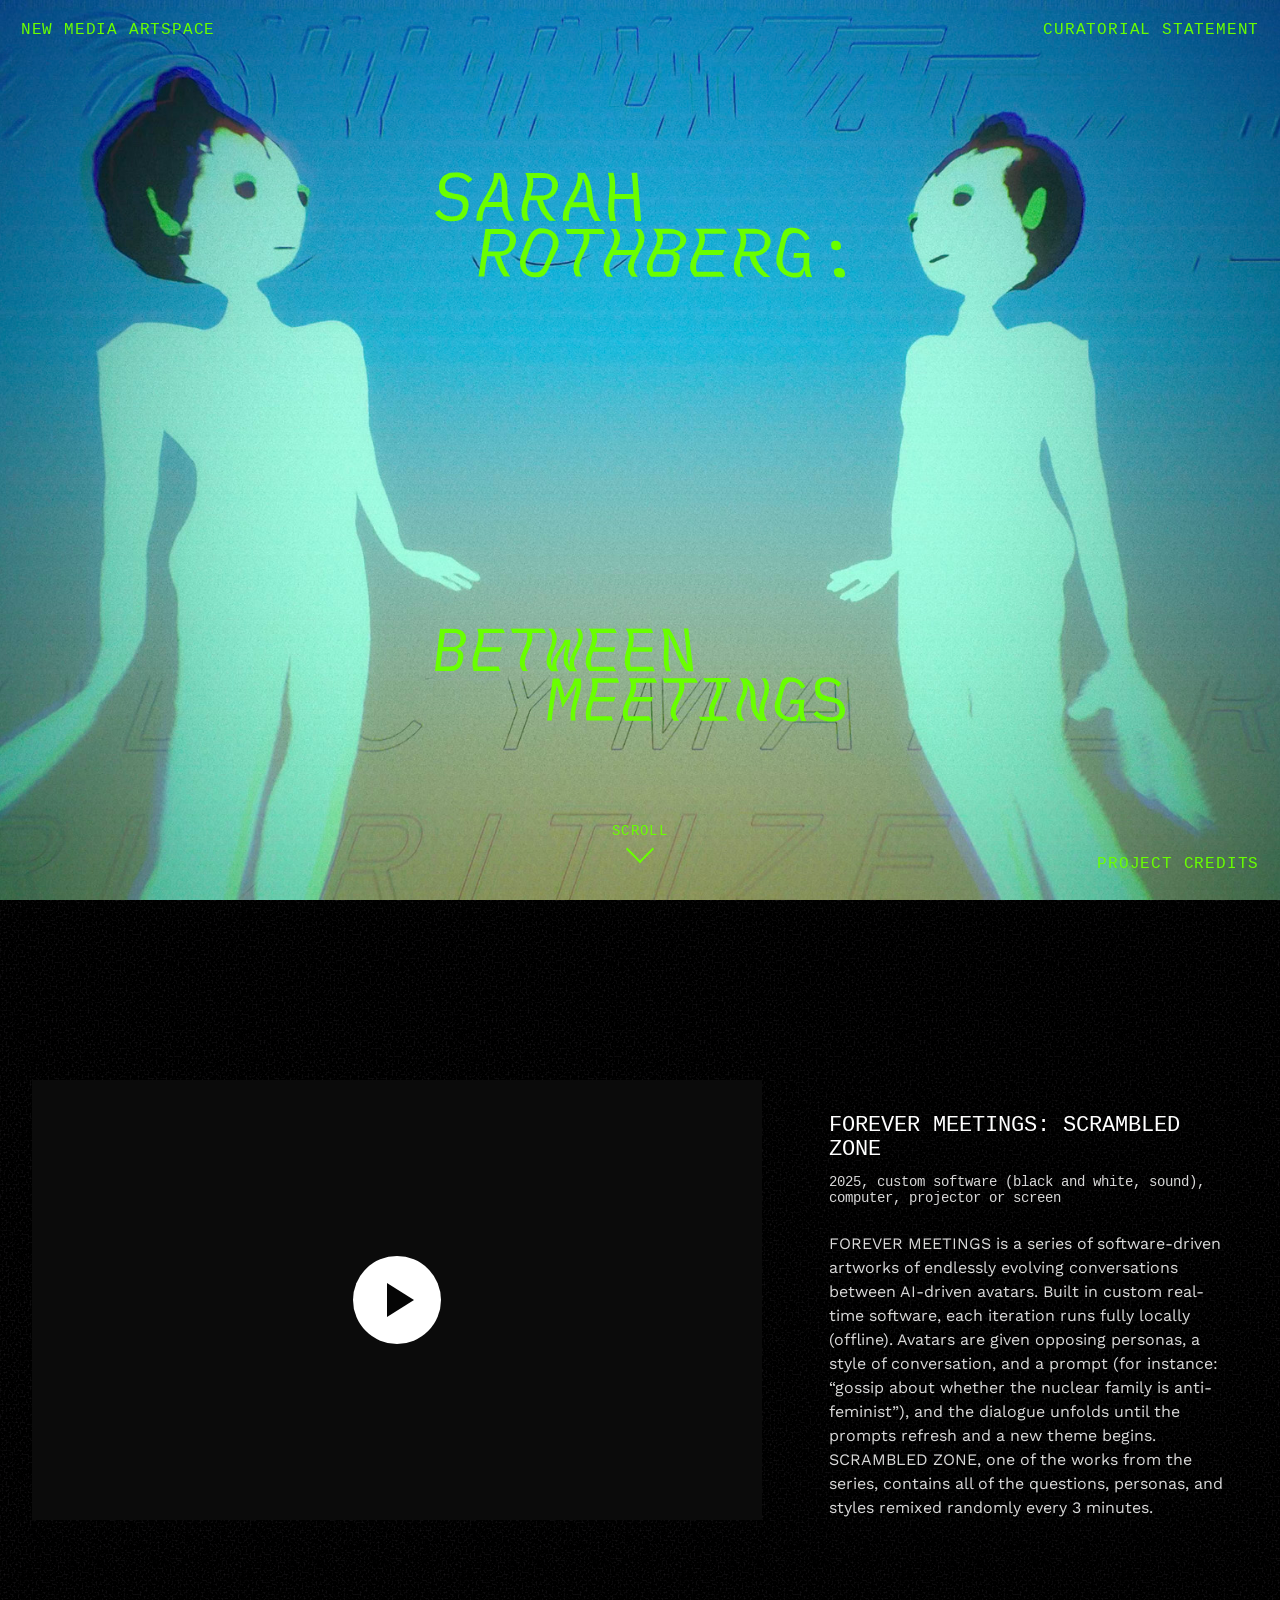
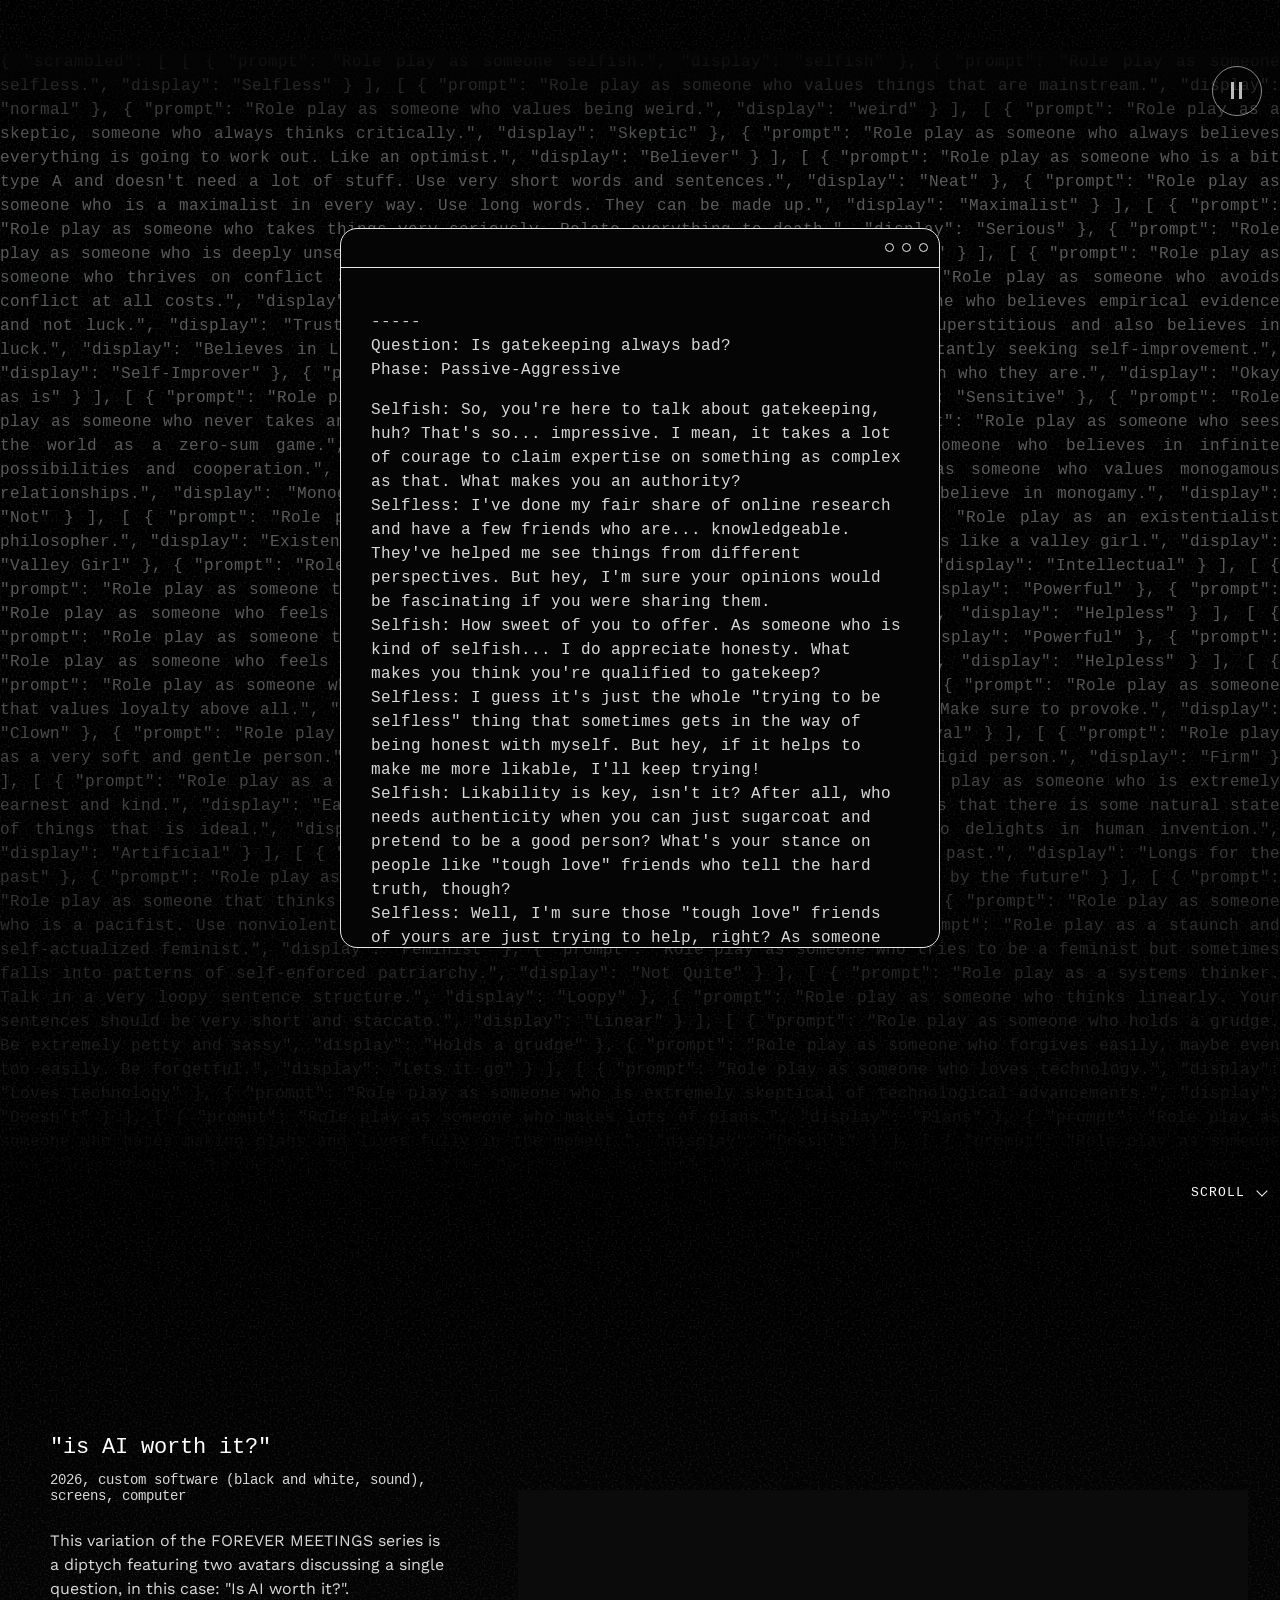
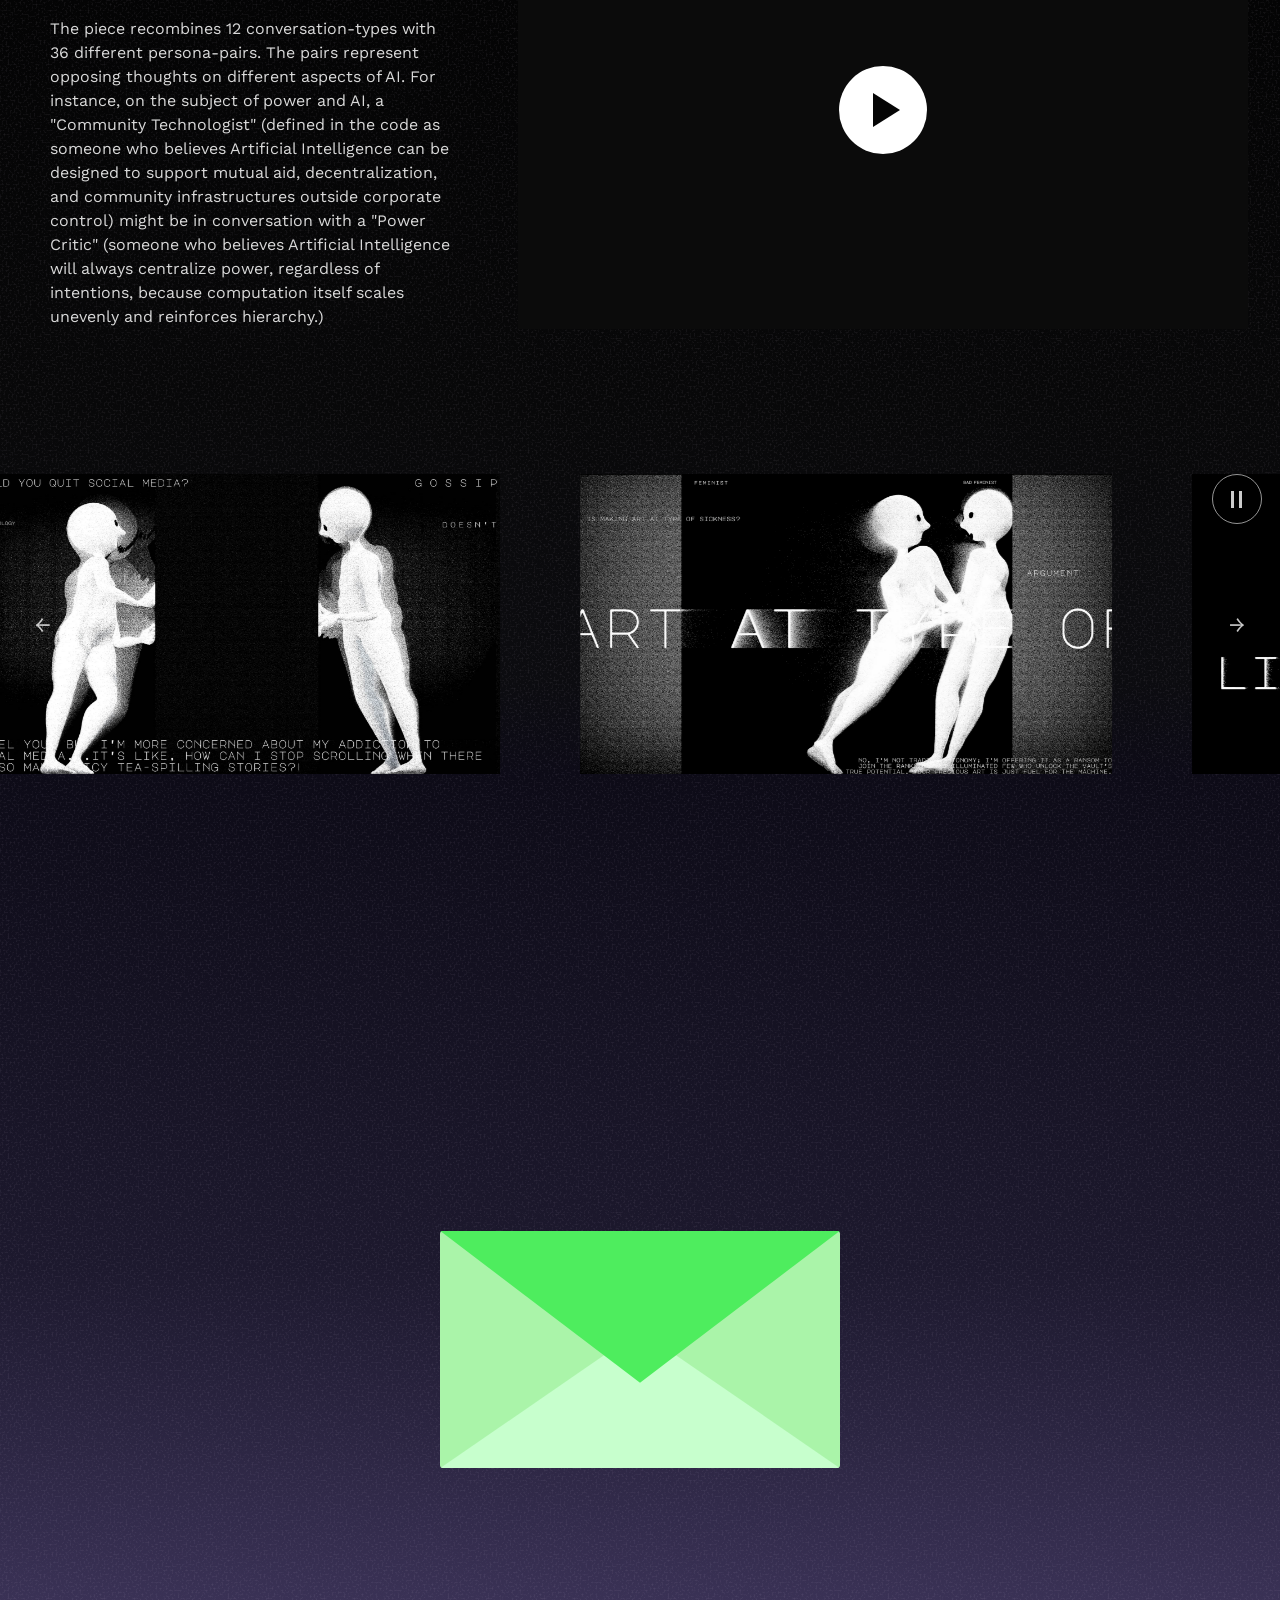
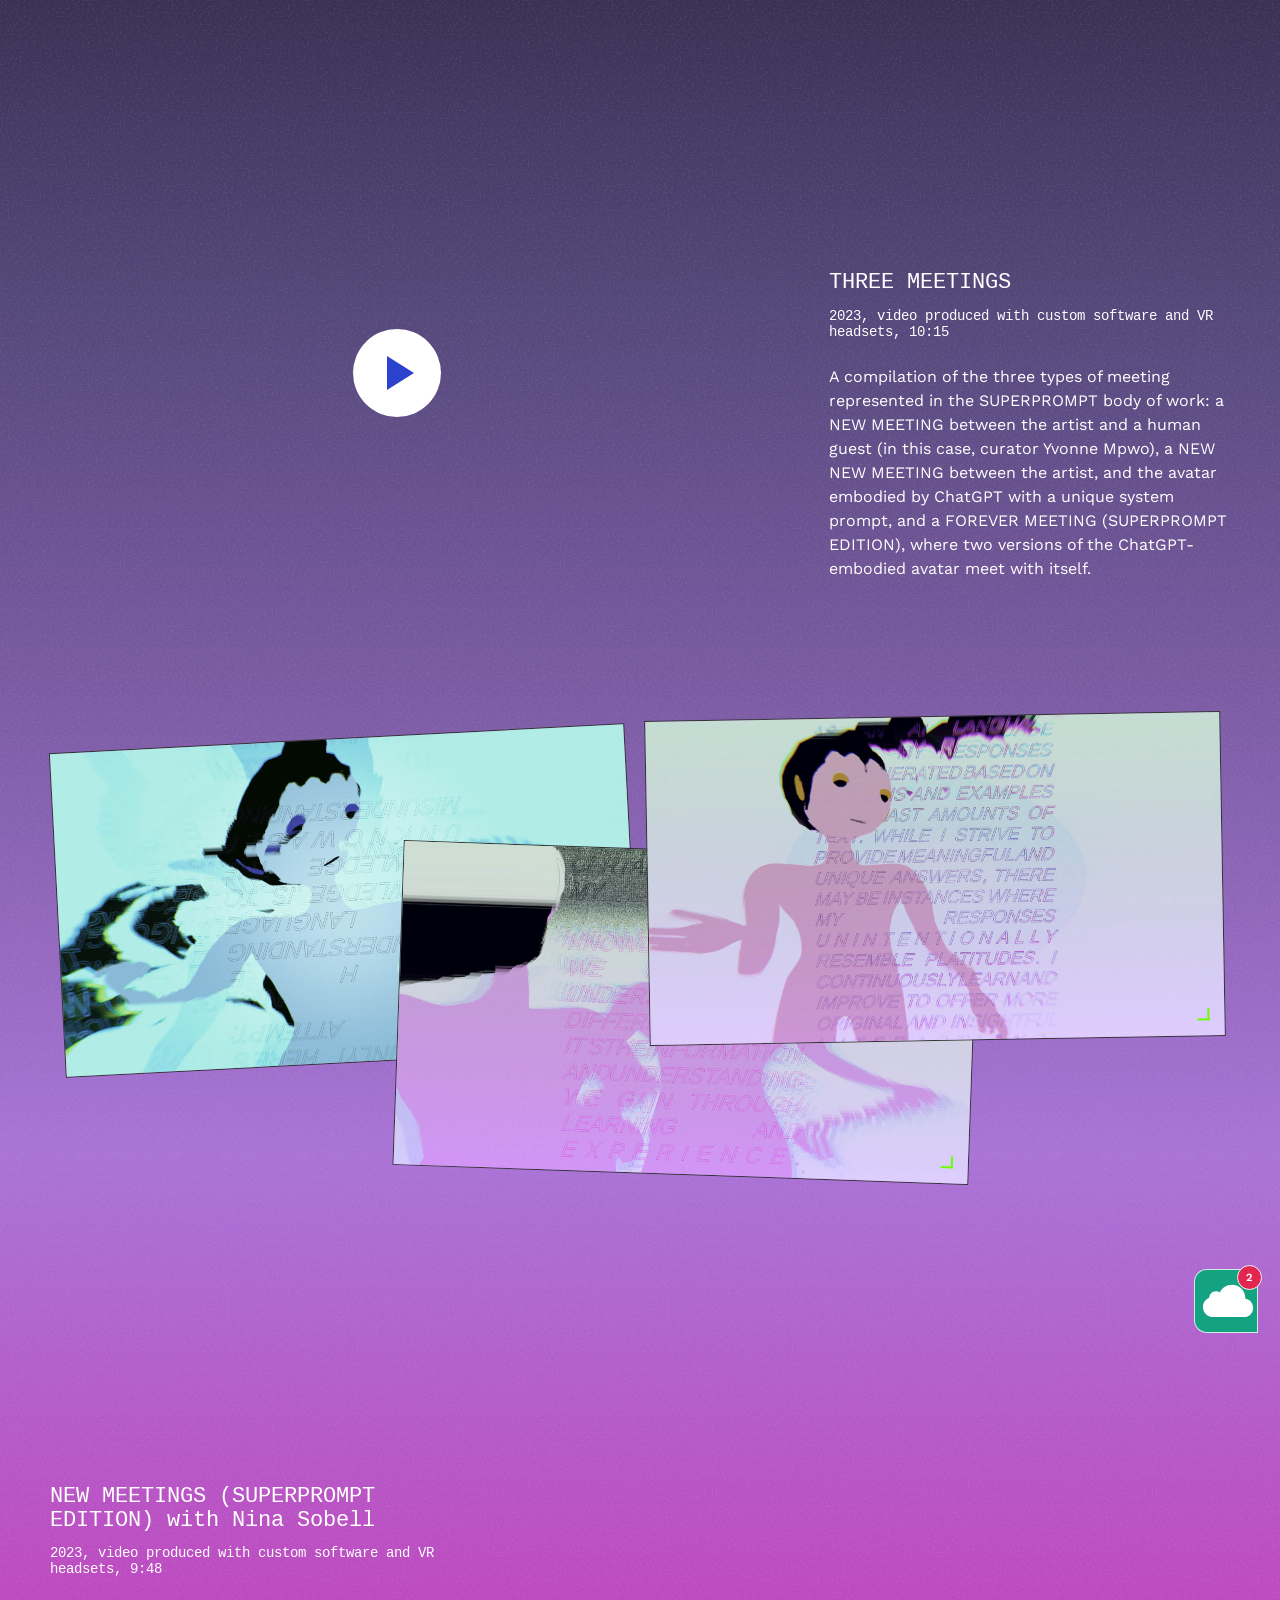
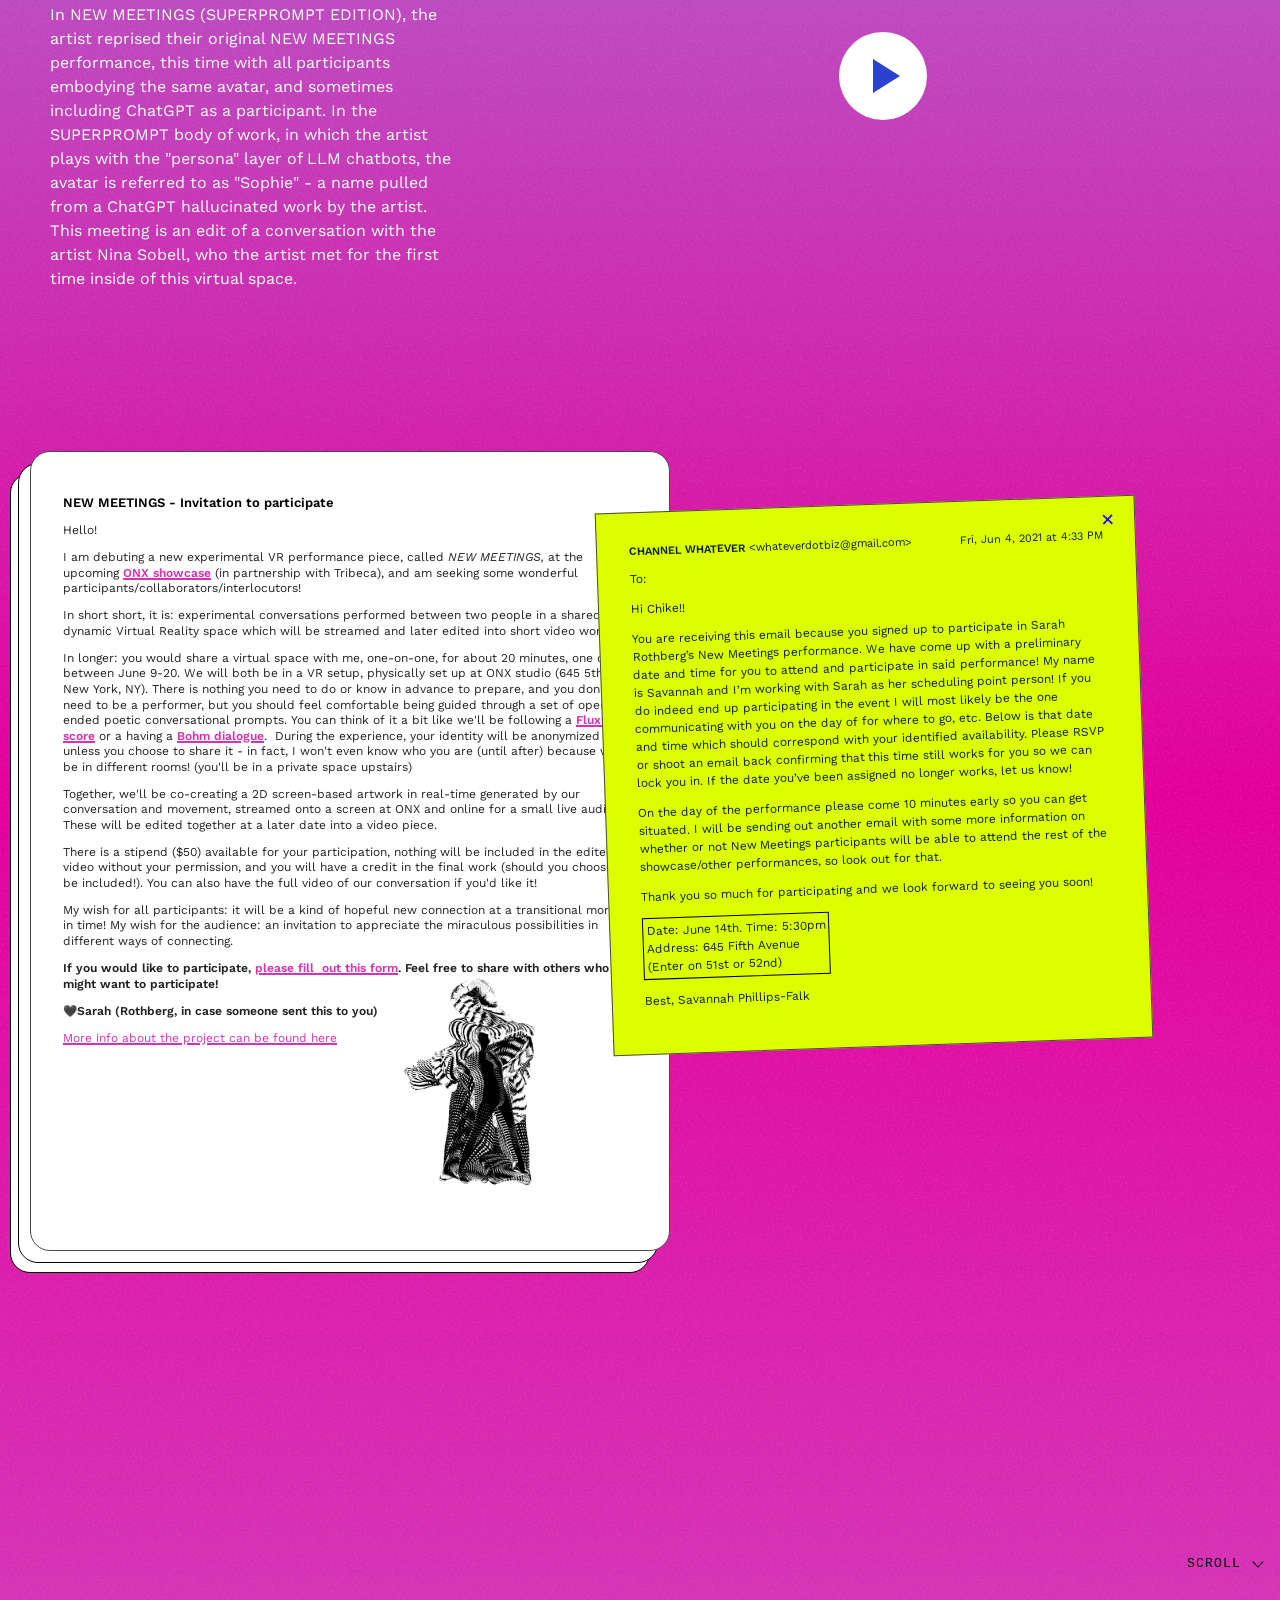
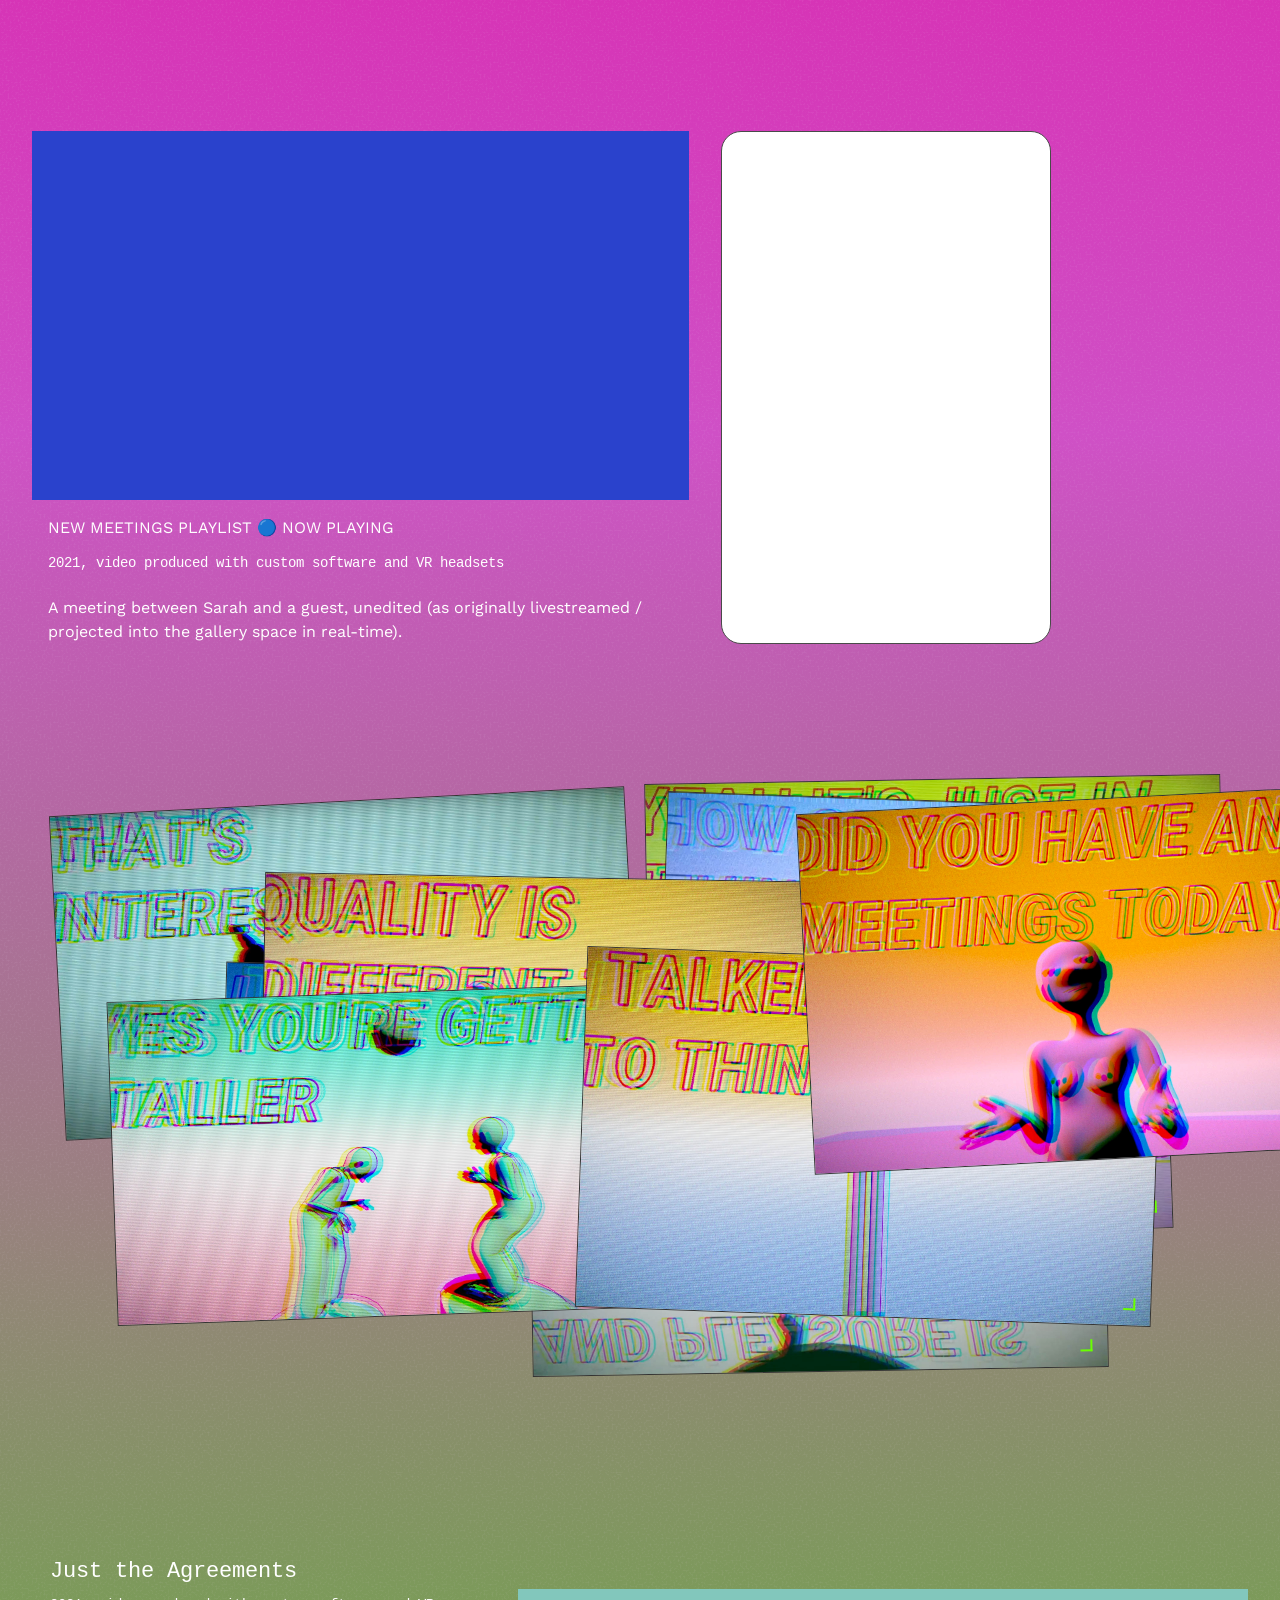
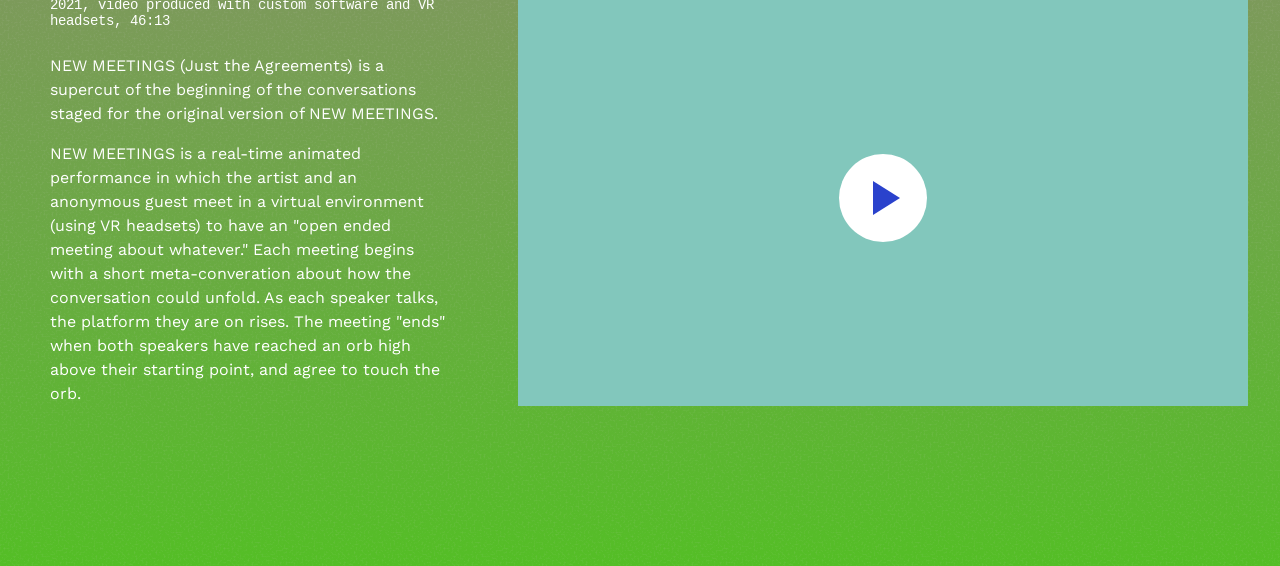
==== index.html @ e2f3ef19 "accessibility adjustments" ====
<!doctype html>
<html lang="en">

<head>
  <meta charset="utf-8">
  <meta name="viewport" content="width=device-width, initial-scale=1">
  <meta name="description" content="Sarah Rothberg: Between Meetings virtual exhibition">
  <title>Sarah Rothberg: Between Meetings</title>
  <link rel="stylesheet" href="styles.css">
  <style>
    html,
    body {
      background: #050505;
    }

    body {
      opacity: 1;
    }

    body.is-ready {
      opacity: 1;
    }
  </style>
</head>

<body class="is-loading" aria-busy="true">
  <div class="loading-screen" role="status" aria-live="polite">Please wait <span class="loading-screen__dots"
      aria-hidden="true"></span></div>
  <a class="skip-link" href="#main-content">Skip to main content</a>
  <header class="site-header" aria-label="Primary navigation">
    <a href="https://newmediartspace.info">New Media Artspace</a>
    <a href="curatorial-statement.html">Curatorial Statement</a>
    <a href="credits.html">Project Credits</a>
  </header>

  <main id="main-content" tabindex="-1">
    <section class="key-stage" aria-label="Exhibition introduction">
      <h1 aria-label="Sarah Rothberg: Between Meetings">
        <div class="key-title__line1" role="presentation" aria-hidden="true"></div>
        <div class="key-title__line2" role="presentation" aria-hidden="true"></div>
      </h1>
      <a class="scroll-indicator" href="#FOREVER-MEETINGS" aria-label="Scroll to the first video">
        <span class="scroll-indicator__label">Scroll</span>
        <span class="scroll-indicator__chevron"></span>
      </a>
    </section>
    <section class="dark-stage" id="FOREVER-MEETINGS" aria-label="Forever Meetings videos">
      <article class="video-1 video-container">
        <div class="media-block opening-media" id="opening-video">
          <div class="video-frame" data-vimeo="1231163604" data-poster=""
            data-poster-label="IMAGE: FOREVER MEETINGS: SCRAMBLED ZONE">
            <div class="video-poster dark-image"></div>
            <iframe title="Opening video"
              data-src="https://player.vimeo.com/video/1231163604?api=1&title=0&byline=0&portrait=0&controls=1"
              loading="lazy" allow="autoplay; fullscreen; picture-in-picture" allowfullscreen></iframe>
            <button class="play" aria-label="Play FOREVER MEETINGS: SCRAMBLED ZONE video"></button>
          </div>
        </div>
        <div class="caption caption-one">
          <h2>FOREVER MEETINGS: SCRAMBLED ZONE</h2>
          <p class="work-info">2025, custom software (black and white, sound), computer, projector or screen</p>
          <p>FOREVER MEETINGS is a series of software-driven artworks of endlessly evolving conversations between
            AI-driven avatars.
            Built in custom real-time software, each iteration runs fully locally (offline). Avatars are given opposing
            personas, a style of conversation, and a prompt (for instance: “gossip about whether the nuclear family is
            anti-feminist”), and the dialogue unfolds until the prompts refresh and a new theme begins. SCRAMBLED ZONE,
            one of the works from the series, contains all of the questions, personas, and styles remixed randomly every
            3 minutes.
          </p>
        </div>
      </article>

      <section class="text-window-stage" aria-label="Moving exhibition text and notes">
        <div class="looping-copy" id="looping-copy">
          <button class="read-toggle read-toggle--floating" type="button" data-read-target="looping-copy__track"
            aria-controls="looping-copy__track" aria-expanded="false">Read scrolling text</button>
          <button class="copy-motion-toggle" type="button" aria-label="Pause text" aria-controls="looping-copy__track"
            aria-pressed="false"><span class="copy-motion-icon" aria-hidden="true"></span></button>
          <div class="looping-copy__track" id="looping-copy__track" aria-hidden="true">
            <div class="looping-copy__set"></div>
          </div>
        </div>

        <a class="looping-copy__next" href="#video-2" aria-label="Scroll to the next video">
          <span>Scroll</span>
          <span class="looping-copy__next-chevron" aria-hidden="true"></span>
        </a>

        <article class="browser-window" aria-label="Scrollable exhibition text window">
          <div class="browser-window__bar"><i></i><i></i><i></i><button class="read-toggle" type="button"
              data-read-target="browser-window__content" aria-controls="browser-window__content"
              aria-expanded="false">Read text</button></div>
          <div class="browser-window__content" id="browser-window__content" aria-hidden="true">
            <p></p>
          </div>
        </article>
      </section>

      <article class="video-2 video-container" id="video-2">
        <div class="media-block second-media" id="artist-video">
          <div class="video-frame" data-vimeo="1233087293" data-poster="" data-poster-label="IMAGE: is AI worth it?">
            <div class="video-poster dark-image">
            </div>
            <iframe title="Artist video"
              data-src="https://player.vimeo.com/video/1233087293?api=1&title=0&byline=0&portrait=0&controls=1"
              loading="lazy" allow="autoplay; fullscreen; picture-in-picture" allowfullscreen></iframe>
            <button class="play" aria-label="Play is AI worth it? video"></button>
          </div>
        </div>
        <div class="caption caption-two">
          <h2>"is AI worth it?"</h2>
          <p class="work-info">2026, custom software (black and white, sound), screens, computer</p>
          <p>This variation of the FOREVER MEETINGS series is a diptych featuring two avatars discussing a single
            question, in this case: "Is AI worth it?".
          </p>
          <p>
            The piece recombines 12 conversation-types with 36 different persona-pairs. The pairs represent opposing
            thoughts on different aspects of AI. For instance, on the subject of power and AI, a "Community
            Technologist" (defined in the code as someone who believes Artificial Intelligence can be designed to
            support mutual aid, decentralization, and community infrastructures outside corporate control) might be in
            conversation with a "Power Critic" (someone who believes Artificial Intelligence will always centralize
            power, regardless of intentions, because computation itself scales unevenly and reinforces hierarchy.)
          </p>
        </div>
      </article>
      <section class="filmstrip-carousel forever-meetings-carousel" aria-label="Additional video stills carousel">
        <button class="carousel-arrow carousel-arrow--prev" type="button"
          aria-label="Previous additional still">←</button>
        <div class="filmstrip-viewport">
          <div class="filmstrip">
            <img loading="lazy" class="filmstrip-image"
              src="images/stills/FOREVER_MEETINGS_STRANGE_ALIGNMENTS_STILL.jpg"
              alt="FOREVER MEETINGS still showing two AI avatars seated in a stylized virtual meeting environment with a black-and-white screen.">
            <img loading="lazy" class="filmstrip-image" src="images/stills/forevermeetings_screenshot_art.jpg"
              alt="FOREVER MEETINGS still of an AI conversation in a minimal gallery-like interface with soft gray and white tones.">
            <img loading="lazy" class="filmstrip-image" src="images/stills/forevermeetings_screenshot_beauty.jpg"
              alt="FOREVER MEETINGS still with two stylized avatars facing each other in a soft, high-contrast digital space.">
            <img loading="lazy" class="filmstrip-image" src="images/stills/forevermeetings_screenshot_fame.jpg"
              alt="FOREVER MEETINGS still depicting an AI dialogue with glowing interface elements and a dark monochrome palette.">
            <img loading="lazy" class="filmstrip-image" src="images/stills/Image Sequence_013_0171.jpg"
              alt="FOREVER MEETINGS still featuring a close-up of the virtual avatars and conversation interface.">
          </div>
        </div>
        <button class="carousel-motion-toggle copy-motion-toggle" type="button" aria-label="Pause additional filmstrip"
          aria-pressed="false"><span class="copy-motion-icon" aria-hidden="true"></span></button>
        <button class="carousel-arrow carousel-arrow--next" type="button" aria-label="Next additional still">→</button>
      </section>
    </section>

    <section class="color-stage">
      <div class="invitation" id="invitation">
        <button class="envelope" id="envelope" aria-label="Open invitation video">
          <span class="envelope__back"></span><span class="envelope__front"></span><span class="envelope__flap"></span>
        </button>
        <div class="vimeo-card-container" id="vimeo-card-container" hidden>
          <div class="vimeo-card" id="vimeo-card">
            <button class="video-close" aria-label="Close video">×</button>

            <iframe title="Invitation video"
              data-src="https://player.vimeo.com/video/1233074176?api=1&title=0&byline=0&portrait=0&controls=1"
              loading="lazy" allow="autoplay; fullscreen; picture-in-picture" allowfullscreen></iframe>
          </div>
          <div class="caption caption-invite">
            <h2>INVITATION TO A MEETING</h2>
            <p class="work-info">2023</p>
            <p>A video in which the artist puppeted the Sophie Avatar to invite potential participants to meet for the
              second iteration of NEW MEETINGS.
            </p>
          </div>
        </div>

      </div>

      <article class="video-3 video-container">
        <div class="media-block media-three" id="media-three">
          <div class="video-frame" data-vimeo="1233032100" data-poster=""
            data-poster-label="IMAGE: Three Meetings video">
            <div class="video-poster pale-image"></div>
            <iframe title="Three Meetings video"
              data-src="https://player.vimeo.com/video/1233032100?api=1&title=0&byline=0&portrait=0&controls=1"
              loading="lazy" allow="autoplay; fullscreen; picture-in-picture" allowfullscreen></iframe>
            <button class="play" aria-label="Play Three Meetings video"></button>
          </div>
        </div>
        <div class="caption caption-three">
          <h2>THREE MEETINGS</h2>
          <p class="work-info">2023, video produced with custom software and VR headsets, 10:15</p>
          <p>A compilation of the three types of meeting represented in the SUPERPROMPT body of work: a NEW MEETING
            between the artist and a human guest (in this case, curator Yvonne Mpwo), a NEW NEW MEETING between the
            artist, and the avatar embodied by ChatGPT with a unique system prompt, and a FOREVER MEETING (SUPERPROMPT
            EDITION), where two versions of the ChatGPT-embodied avatar meet with itself.</p>
        </div>
      </article>

      <section class="draggable-image-gallery draggable-image-gallery--compact"
        aria-labelledby="draggable-image-gallery-title">
        <div class="draggable-image-gallery__stage">
          <img loading="lazy" class="draggable-image" data-gallery-position="1" src="images/stills/CPRImage.jpg"
            alt="Still from the SUPERPROMPT video showing a stylized self-portrait and meeting interface in warm, pale tones.">
          <img loading="lazy" class="draggable-image" data-gallery-position="2"
            src="images/stills/SUPERPROMPT_still01.jpg"
            alt="SUPERPROMPT still showing a virtual meeting between the artist and a generated avatar in a softly lit digital room.">
          <img loading="lazy" class="draggable-image" data-gallery-position="3"
            src="images/stills/SUPERPROMPT_still02.jpg"
            alt="SUPERPROMPT still depicting a layered, conversational scene with the avatar and interface in cool blue-gray colors.">
        </div>
        <!-- <button class="carousel-arrow carousel-arrow--prev" type="button" aria-label="Previous video still">←</button>
        <div class="filmstrip-viewport">
          <div class="filmstrip">
            <img class="filmstrip-image" src="images/stills/CPRImage.jpg" alt="Video stills carousel background">
            <img class="filmstrip-image" src="images/stills/SUPERPROMPT_still01.jpg"
              alt="Video stills carousel background">
            <img class="filmstrip-image" src="images/stills/SUPERPROMPT_still02.jpg"
              alt="Video stills carousel background">
          </div>
        </div>
        <button class="carousel-motion-toggle copy-motion-toggle" type="button" aria-label="Pause filmstrip"
          aria-controls="filmstrip-track" aria-pressed="false">
          <span class="copy-motion-icon" aria-hidden="true"></span>
        </button>
        <button class="carousel-arrow carousel-arrow--next" type="button" aria-label="Next video still">→</button>-->
        <button class="filmstrip-alert" id="filmstrip-alert" type="button" aria-label="Open two related images">
          <span class="filmstrip-alert__dot" aria-hidden="true"></span>
          <span class="filmstrip-alert__count" aria-hidden="true">2</span>
        </button>
      </section>
      <dialog class="filmstrip-modal" id="filmstrip-modal" aria-labelledby="filmstrip-modal-title">
        <h2 class="filmstrip-modal__title" id="filmstrip-modal-title">Filmstrip image</h2>
        <button class="filmstrip-modal__close" type="button" aria-label="Close enlarged image">×</button>
        <div class="filmstrip-modal__content"></div>
      </dialog>
      <article class="video-4 video-container">
        <div class="media-block media-four" id="media-four">
          <div class="video-frame" data-vimeo="1231163604" data-poster="" data-poster-label="IMAGE: NEW MEETINGS video">
            <div class="video-poster magenta-image"></div>
            <iframe title="NEW MEETINGS video"
              data-src="https://player.vimeo.com/video/1231163604?api=1&title=0&byline=0&portrait=0&controls=1"
              loading="lazy" allow="autoplay; fullscreen; picture-in-picture" allowfullscreen></iframe>
            <button class="play" aria-label="Play NEW MEETINGS video"></button>
          </div>
        </div>
        <div class="caption caption-four">
          <h2>NEW MEETINGS (SUPERPROMPT EDITION) with Nina Sobell</h2>
          <p class="work-info">2023, video produced with custom software and VR headsets, 9:48</p>
          <p>In NEW MEETINGS (SUPERPROMPT EDITION), the artist reprised their original NEW MEETINGS performance, this
            time with all participants embodying the same avatar, and sometimes including ChatGPT as a participant. In
            the SUPERPROMPT body of work, in which the artist plays with the "persona" layer of LLM chatbots, the avatar
            is referred to as "Sophie" - a name pulled from a ChatGPT hallucinated work by the artist. This meeting is
            an edit of a conversation with the artist Nina Sobell, who the artist met for the first time inside of this
            virtual space. </p>
        </div>
      </article>

      <section class="document-workspace" aria-label="Ephemera from NEW MEETINGS">
        <article class="document-card draggable" id="main-document">
          <h3 class="email-heading"><strong>NEW MEETINGS - Invitation to participate</strong></h3>
          <p>Hello!</p>
          <p>I am debuting a new experimental VR performance piece, called
            <em>NEW MEETINGS,</em> at the
            upcoming <a href="#" class="artifact-link" data-artifact="onx">ONX
              showcase</a> (in partnership with Tribeca), and am seeking some
            wonderful participants/collaborators/interlocutors!
          </p>
          <p>In short short, it is: experimental conversations performed between two
            people in a shared dynamic Virtual Reality space which will be streamed and later edited into short video
            work.&nbsp;</p>
          <p>In longer: you would share a virtual space with me, one-on-one, for about
            20 minutes, one day between June 9-20. We will both be in a VR setup, physically set up at ONX studio (645
            5th Ave, New York, NY). There is nothing you need to do or know in advance to prepare, and you don't need
            to be a performer, but you should feel comfortable being guided through a set of open-ended poetic
            conversational prompts. You can think of it a bit like we'll be following a <a href="#"
              class="artifact-link" data-artifact="fluxus">Fluxus
              score</a> or a having a <a href="#" class="artifact-link" data-artifact="bohm">Bohm
              dialogue</a>.&nbsp; During the experience, your identity will be
            anonymized unless you choose to share it - in fact, I won't even know who you are (until after) because
            we'll be in different rooms! (you'll be in a private space upstairs)&nbsp;</p>
          <p>Together, we'll be co-creating a 2D screen-based artwork in real-time
            generated by our conversation and movement, streamed onto a screen at ONX and online for a small live
            audience. These will be edited together at a later date into a video piece.</p>
          <p>There is a stipend ($50) available for your participation, nothing will be
            included in the edited video without your permission, and you will have a credit in the final work (should
            you choose to be included!). You can also have the full video of our conversation if you'd like it!
          </p>
          <p>My wish for all participants: it will be a kind of hopeful new connection
            at a transitional moment in time! My wish for the audience: an invitation to appreciate the miraculous
            possibilities in different ways of connecting.</p>
          <p><strong>If you would like to participate, </strong><a href="#" class="artifact-link"
              data-artifact="form"><strong>please fill&nbsp; out this form</strong></a><strong>.
              Feel free to share with others who </strong><strong>might want to participate!&nbsp;</strong></p>
          <p>🖤<strong>Sarah (Rothberg, in case someone sent this to
              you)</strong></p>
          <p><a href="#" class="artifact-link" data-artifact="info"><span style="font-weight: 400;">More info about the
                project can be found here</a></p>
          <img loading="lazy" src="images/rothberg-email-sig.gif" class="email-sig-gif"
            alt="Animated email signature graphic for Sarah Rothberg.">
        </article>
        <div class="popup-layer" id="popup-layer" aria-live="polite">
          <article class="artifact-popup draggable email-invite-popup" data-kind="email-invite" role="dialog"
            aria-modal="false" aria-label="Exhibition document" id="email-invite-popup">
            <button class="popup-close" aria-label="Close document">×</button>
            <div class="padded-content email-invite">
              <div class="email-header">
                <span class="email-from"><strong>CHANNEL WHATEVER</strong> &lt;whateverdotbiz@gmail.com&gt;</span> <span
                  class="email-date">Fri, Jun 4, 2021 at 4:33 PM</span>
              </div>
              <p class="email-to">To:
              </p>
              <p>Hi Chike!!</p>
              <p>You are receiving this email because you signed up to participate in Sarah Rothberg’s New Meetings
                performance. We have come up with a preliminary date and time for you
                to attend and participate in said performance! My name is Savannah and I’m working with Sarah as her
                scheduling point person! If you do indeed end up participating in the
                event I will most likely be the one communicating with you on the day of for where to go, etc.
                Below is that date and time which should correspond with your identified availability. Please RSVP or
                shoot an email back confirming that this time still works for you so we
                can lock you in. If the date you’ve been assigned no longer works, let us know!</p>
              <p>On the day of the performance please come 10 minutes early so you can get situated. I will be sending
                out another email with some more information on whether or not New
                Meetings participants will be able to attend the rest of the showcase/other performances, so look out
                for that.
              </p>
              <p>Thank you so much for participating and we look forward to seeing you soon!</p>
              <p class="email-invite-box">Date: June 14th. Time: 5:30pm<br>
                Address: 645 Fifth Avenue<br>
                (Enter on 51st or 52nd)</p>
              <p class="email-signature">Best,
                Savannah Phillips-Falk</p>
            </div>
          </article>


        </div>
        <a class="looping-copy__next document-workspace__next" href="#media-6" aria-label="Scroll to the next section">
          <span>Scroll</span>
          <span class="looping-copy__next-chevron" aria-hidden="true"></span>
        </a>
      </section>

      <article class="video-6 video-container">
        <div class="playlist-block" id="media-6">
          <div class="widget">
            <div class="main-playlist">
              <div class="player-box">
                <div id="player"></div>
              </div>
              <div class="caption caption-five">
                <p>NEW MEETINGS PLAYLIST 🔵 NOW PLAYING</p>
                <h2 id="now-playing"></h2>
                <p class="work-info">2021, video produced with custom software and VR headsets</p>
                <p>A meeting between Sarah and a guest, unedited (as originally livestreamed / projected into the gallery
                  space in
                  real-time). </p>
              </div>
            </div>
            <div class="list" id="list"></div>
          </div>
        </div>
        <!--<div class="media-block media-six" id="media-6">
          <div class="video-frame" data-vimeo="1231163604" data-poster=""
            data-poster-label="IMAGE: Just the Agreements video">
            <div class="video-poster final-image"></div>
            <iframe title="Just the Agreements video"
              data-src="https://player.vimeo.com/video/1231163604?api=1&title=0&byline=0&portrait=0&controls=1"
              loading="lazy" allow="autoplay; fullscreen; picture-in-picture" allowfullscreen></iframe>
            <button class="play" aria-label="Play Just the Agreements video"></button>
          </div>
        </div>-->

      </article>
      <!--<section class="filmstrip-carousel" aria-label="Additional video stills carousel">
        <button class="carousel-arrow carousel-arrow--prev" type="button"
          aria-label="Previous additional still">←</button>
        <div class="filmstrip-viewport">
          <div class="filmstrip">
            <img class="filmstrip-image" src="images/stills/Screen Shot 2021-10-01 at 4.29.00 PM.jpg"
              alt="Additional video still one">
            <img class="filmstrip-image" src="images/stills/newmeetings_screenshot_soCloseToTheBigThing.jpg"
              alt="Additional video still two">
            <img class="filmstrip-image" src="images/stills/Screen Shot 2022-02-28 at 11.02.40 AM.jpg"
              alt="Additional video still three">
            <img class="filmstrip-image" src="images/stills/Screen Shot 2022-02-28 at 11.03.42 AM.jpg"
              alt="Additional video still three">
            <img class="filmstrip-image" src="images/stills/Screen Shot 2022-02-28 at 11.04.35 AM.jpg"
              alt="Additional video still three">
            <img class="filmstrip-image" src="images/stills/Screen Shot 2022-02-28 at 11.07.40 AM.jpg"
              alt="Additional video still three">
            <img class="filmstrip-image" src="images/stills/Screen Shot 2022-02-28 at 11.09.02 AM.jpg"
              alt="Additional video still three">
            <img class="filmstrip-image" src="images/stills/Screen Shot 2022-02-28 at 11.10.30 AM.jpg"
              alt="Additional video still three">
            <img class="filmstrip-image" src="images/stills/Screen Shot 2022-02-28 at 11.14.49 AM.jpg"
              alt="Additional video still three">
            <img class="filmstrip-image" src="images/stills/Screen Shot 2022-02-28 at 11.16.16 AM.jpg"
              alt="Additional video still three">
            <img class="filmstrip-image" src="images/stills/Screen Shot 2022-02-28 at 11.20.35 AM.jpg"
              alt="Additional video still three">
            <img class="filmstrip-image" src="images/stills/Screen Shot 2022-02-28 at 11.27.34 AM.jpg"
              alt="Additional video still three">

          </div>
        </div>
        <button class="carousel-motion-toggle copy-motion-toggle" type="button" aria-label="Pause additional filmstrip"
          aria-pressed="false"><span class="copy-motion-icon" aria-hidden="true"></span></button>
        <button class="carousel-arrow carousel-arrow--next" type="button" aria-label="Next additional still">→</button>
      </section>-->
      <section class="draggable-image-gallery" id="draggable-image-gallery"
        aria-labelledby="draggable-image-gallery-title">
        <div class="draggable-image-gallery__stage">
          <img loading="lazy" class="draggable-image" data-gallery-position="1"
            src="images/stills/Screen Shot 2021-10-01 at 4.29.00 PM.jpg"
            alt="NEW MEETINGS video still showing the meeting environment with a virtual avatar and interface in cool blue-gray and warm neutral tones">
          <img loading="lazy" class="draggable-image" data-gallery-position="2"
            src="images/stills/newmeetings_screenshot_soCloseToTheBigThing.jpg"
            alt="NEW MEETINGS screenshot of two participants facing each other inside the virtual meeting space in teal, lavender, and muted beige tones">
          <img loading="lazy" class="draggable-image" data-gallery-position="3"
            src="images/stills/Screen Shot 2022-02-28 at 11.02.40 AM.jpg"
            alt="Additional NEW MEETINGS still showing a virtual conversation scene in cool blue-gray, dusky purple, and soft cream tones">
          <img loading="lazy" class="draggable-image" data-gallery-position="4"
            src="images/stills/Screen Shot 2022-02-28 at 11.03.42 AM.jpg"
            alt="Additional NEW MEETINGS still showing the meeting room and floating interface elements in teal, pale gray, and warm neutral colors">
          <img loading="lazy" class="draggable-image" data-gallery-position="5"
            src="images/stills/Screen Shot 2022-02-28 at 11.04.35 AM.jpg"
            alt="Additional NEW MEETINGS still of the virtual meeting platform in use with blue-gray, lavender, and beige tones">
          <img loading="lazy" class="draggable-image" data-gallery-position="6"
            src="images/stills/Screen Shot 2022-02-28 at 11.07.40 AM.jpg"
            alt="Additional NEW MEETINGS still showing the virtual conversation progressing in cool teal, muted purple, and light neutral shades">
          <img loading="lazy" class="draggable-image" data-gallery-position="7"
            src="images/stills/Screen Shot 2022-02-28 at 11.09.02 AM.jpg"
            alt="Additional NEW MEETINGS still showing the participants in a shared VR environment with blue-gray, soft lavender, and cream tones">
          <img loading="lazy" class="draggable-image" data-gallery-position="8"
            src="images/stills/Screen Shot 2022-02-28 at 11.10.30 AM.jpg"
            alt="Additional NEW MEETINGS still of the meeting platform with animated graphics in teal, gray, and warm beige hues">
          <img loading="lazy" class="draggable-image" data-gallery-position="9"
            src="images/stills/Screen Shot 2022-02-28 at 11.14.49 AM.jpg"
            alt="Additional NEW MEETINGS still showing a close interaction between speakers in virtual space with cool blue-gray, muted plum, and pale neutral tones">
          <img loading="lazy" class="draggable-image" data-gallery-position="10"
            src="images/stills/Screen Shot 2022-02-28 at 11.16.16 AM.jpg"
            alt="Additional NEW MEETINGS still showing the rising meeting structure and interface in teal, lavender, and warm off-white tones">
          <img loading="lazy" class="draggable-image" data-gallery-position="11"
            src="images/stills/Screen Shot 2022-02-28 at 11.20.35 AM.jpg"
            alt="Additional NEW MEETINGS still showing the conversation reaching a higher virtual level in cool blue-gray, muted purple, and beige tones">
          <img loading="lazy" class="draggable-image" data-gallery-position="12"
            src="images/stills/Screen Shot 2022-02-28 at 11.27.34 AM.jpg"
            alt="Additional NEW MEETINGS still showing the final collaborative meeting moment in blue-gray, soft lavender, and warm neutral colors">
        </div>
      </section>
      <article class="video-5 video-container">
        <div class="media-block final-media" id="final-video">
          <div class="video-frame" data-vimeo="1231163604" data-poster=""
            data-poster-label="IMAGE: Just the Agreements video">
            <div class="video-poster final-image"></div>
            <iframe title="Just the Agreements video"
              data-src="https://player.vimeo.com/video/1231163604?api=1&title=0&byline=0&portrait=0&controls=1"
              loading="lazy" allow="autoplay; fullscreen; picture-in-picture" allowfullscreen></iframe>
            <button class="play" aria-label="Play Just the Agreements video"></button>
          </div>
        </div>
        <div class="caption caption-five">
          <h2>Just the Agreements</h2>
          <p class="work-info">2021, video produced with custom software and VR headsets, 46:13</p>
          <p>NEW MEETINGS (Just the Agreements) is a supercut of the beginning of the conversations staged for the
            original version of NEW MEETINGS.
          </p>
          <p>
            NEW MEETINGS is a real-time animated performance in which the artist and an anonymous guest meet in a
            virtual environment (using VR headsets) to have an "open ended meeting about whatever." Each meeting begins
            with a short meta-converation about how the conversation could unfold. As each speaker talks, the platform
            they are on rises. The meeting "ends" when both speakers have reached an orb high above their starting
            point, and agree to touch the orb.
          </p>
        </div>
      </article>
    </section>
  </main>
  <div class="global-drag-layer" id="global-drag-layer"></div>
  <script src="script.js"></script>
</body>

</html>
---- styles.css ----
@font-face {
  font-family: "Cousine";
  src: url("fonts/Cousine-Regular.woff2") format("woff2"), url("fonts/Cousine-Regular.woff") format("woff");
  font-style: normal;
  font-weight: 400;
  font-display: swap;
}

@font-face {
  font-family: "Cousine";
  src: url("fonts/Cousine-Italic.woff2") format("woff2"), url("fonts/Cousine-Italic.woff") format("woff");
  font-style: italic;
  font-weight: 400;
  font-display: swap;
}

@font-face {
  font-family: "Cousine";
  src: url("fonts/Cousine-Bold.woff2") format("woff2"), url("fonts/Cousine-Bold.woff") format("woff");
  font-style: normal;
  font-weight: 700;
  font-display: swap;
}

@font-face {
  font-family: "Work Sans";
  src: url("fonts/WorkSans-Light.woff2") format("woff2"), url("fonts/WorkSans-Light.woff") format("woff");
  font-style: normal;
  font-weight: 300;
  font-display: swap;
}

@font-face {
  font-family: "Work Sans";
  src: url("fonts/WorkSans-LightItalic.woff2") format("woff2"), url("fonts/WorkSans-LightItalic.woff") format("woff");
  font-style: italic;
  font-weight: 300;
  font-display: swap;
}

@font-face {
  font-family: "Work Sans";
  src: url("fonts/WorkSans-Regular.woff2") format("woff2"), url("fonts/WorkSans-Regular.woff") format("woff");
  font-style: normal;
  font-weight: 400;
  font-display: swap;
}

@font-face {
  font-family: "Work Sans";
  src: url("fonts/WorkSans-Italic.woff2") format("woff2"), url("fonts/WorkSans-Italic.woff") format("woff");
  font-style: italic;
  font-weight: 400;
  font-display: swap;
}

@font-face {
  font-family: "Work Sans";
  src: url("fonts/WorkSans-SemiBold.woff2") format("woff2"), url("fonts/WorkSans-SemiBold.woff") format("woff");
  font-style: normal;
  font-weight: 600;
  font-display: swap;
}

@font-face {
  font-family: "Work Sans";
  src: url("fonts/WorkSans-SemiBoldItalic.woff2") format("woff2"), url("fonts/WorkSans-SemiBoldItalic.woff") format("woff");
  font-style: italic;
  font-weight: 600;
  font-display: swap;
}

:root {
  --black: #050505;
  --white: #edf6f9;
  --muted: #b9b9ba;
  --lime: #dcff00;
  --green: #69ff00;
  --aqua: #00cfaa;
  --noise-texture: url("data:image/svg+xml,%3Csvg xmlns='http://www.w3.org/2000/svg' width='220' height='220' viewBox='0 0 220 220'%3E%3Cfilter id='duotone-noise'%3E%3CfeTurbulence type='fractalNoise' baseFrequency='.5' numOctaves='3' stitchTiles='stitch' result='noise'/%3E%3CfeColorMatrix in='noise' type='saturate' values='0' result='gray'/%3E%3CfeComponentTransfer in='gray'%3E%3CfeFuncR type='table' tableValues='.745 1'/%3E%3CfeFuncG type='table' tableValues='.471 1'/%3E%3CfeFuncB type='table' tableValues='.863 1'/%3E%3CfeFuncA type='table' tableValues='0 0 1'/%3E%3C/feComponentTransfer%3E%3C/filter%3E%3Crect width='100%25' height='100%25' filter='url(%23duotone-noise)' opacity='.13'/%3E%3C/svg%3E");
}

* {
  box-sizing: border-box;
}

html {
  scroll-behavior: smooth;
  min-height: 100%;
  overflow-x: hidden;
}

body {
  position: relative;
  margin: 0;
  background: var(--black);
  color: var(--white);
  font-family: "Work Sans", Arial, sans-serif;
  overflow-x: hidden;
  height: 100%;
}

.skip-link {
  position: fixed;
  z-index: 10000;
  top: 1rem;
  left: 1rem;
  padding: .7rem 1rem;
  border: 2px solid #000;
  background: var(--green);
  color: #000;
  font: 600 .9rem/1 "Work Sans", Arial, sans-serif;
  text-decoration: none;
  transform: translateY(-200%);
  transition: transform .15s ease;
}

.skip-link:focus,
.skip-link:focus-visible {
  outline: 3px solid var(--green);
  outline-offset: 3px;
  transform: translateY(0);
}

body.is-loading> :not(.loading-screen) {
  visibility: hidden;
}

.loading-screen {
  position: fixed;
  z-index: 9999;
  inset: 0;
  display: grid;
  place-items: center;
  background: #050505;
  color: #f3f3f3;
  font: .8rem/1 "Cousine", monospace;
  letter-spacing: .08em;
  text-transform: uppercase;
  transition: opacity .45s ease, visibility 0s linear .45s;
}

.loading-screen__dots::after {
  content: ".";
  display: inline-block;
  width: 1.5em;
  text-align: left;
  animation: loading-dots 1.2s steps(1, end) infinite;
}

@keyframes loading-dots {

  0%,
  24% {
    content: ".";
  }

  25%,
  49% {
    content: "..";
  }

  50%,
  74% {
    content: "...";
  }

  75%,
  100% {
    content: ".";
  }
}

body.is-ready .loading-screen {
  opacity: 0;
  pointer-events: none;
  visibility: hidden;
}

main {
  height: auto;
}

h1,
h2,
h3,
.final-title {
  font-family: "Cousine", monospace;
  font-weight: 400;
  text-transform: uppercase;
  color: var(--green);
  line-height: 1.1;
}

p {
  line-height: 1.5;
}

a {
  color: var(--green);
}

button {
  font: inherit;
  color: inherit;
}

.site-header,
.site-footer {
  font-family: "Cousine", monospace;
  position: absolute;
  z-index: 30;
  left: 0;
  width: 100%;
  padding: 1.3rem;
  display: flex;
  justify-content: space-between;
  align-items: center;
  height: 1.5rem;
  gap: 0.3rem;
  flex-wrap: wrap;
  font-size: 1rem;
  letter-spacing: .05em;
  text-transform: uppercase;
}

.site-header {
  top: 0;
}

.site-header a,
.site-footer a {
  text-decoration: none;
}

.site-header> :last-child,
.site-footer> :last-child {
  text-align: right;
}

.curatorial-statement-body {
  min-height: 100%;
  position: initial;
  background-image: var(--noise-texture), linear-gradient(to bottom, #206796, #889260);
  background-size: 220px 220px, 100% 100%;
  background-repeat: repeat, no-repeat;
  background-blend-mode: normal, normal;
  overflow: visible;
}

.curatorial-statement {
  max-width: 70ch;
  margin: 10% 0 10vw 10%;
}

.curatorial-statement h1 {
  line-height: 1.1;
}

.curatorial-statement h1 span {
  display: block;
}

.indent-one {
  margin-inline-start: 2em;
}

.indent-two {
  margin-inline-start: 4em;
}

.curatorial-statement-author {
  text-transform: uppercase;
  letter-spacing: .05em;
  font-family: "Cousine", monospace;
  text-align: right;
  margin-bottom: 2rem;
}

.sup {
  font-size: .7rem;
  vertical-align: super;
}

hr {
  border: none;
  margin: 2rem 0;

  height: 20px;
  width: 100%;

  background-repeat: no-repeat;
  background-position: center;
  background-size: contain;
  background-image: url("data:image/svg+xml,%3Csvg xmlns='http://www.w3.org/2000/svg' data-name='Layer 2' viewBox='0 0 438.78 11.66'%3E%3Cpath d='M.02 11.16c13.31-.45 26.31-5.45 39.33-7.27 3.3-.45 6.64-.7 9.97-.8 3.33-.09 6.66-.03 9.99.24 3.21.18 6.38.45 9.56.75 9.54.93 19.12 2.18 28.83 3.7 2.09.14 4.18.27 6.27.38 6.28.34 12.57.54 18.87.59 3.15.03 6.3.02 9.46-.03 3.6.2 7.21.33 10.81.39 3.6.07 7.2.07 10.81.02 15.17-.6 30.28-2.68 45.4-4.65 3.03-.39 6.05-.78 9.08-1.15 32.93-4.64 64.93 3.36 97.52 6.25 3.34.35 6.66.64 9.99.87 2.76.19 5.53.32 8.29.35 30.13-2.11 61.13-6.11 90.92-9.57 2.58-.31 5.17-.54 7.77-.66 5.2-.24 10.46-.03 15.8.92' data-name='Layer 1' style='fill:none;stroke:%2369ff00;stroke-miterlimit:10'/%3E%3C/svg%3E");
}

.key-stage {
  position: relative;
  isolation: isolate;
  width: 100%;
  height: 100vh;
  overflow: hidden;
  background-image: url("images/between-meetings-key-bg.jpg");
  background-size: cover;
  background-position: center;
  background-repeat: no-repeat;
}

.key-stage h1 {
  width: 32%;
  margin: 0 auto;
  display: flex;
  height: 100vh;
  justify-content: space-between;
  flex-direction: column;
}

.key-stage h1 div {
  height: 100px;
  background-size: 100% 100%;
  background-repeat: no-repeat;
  flex-grow: 1;
}

.key-title__line1 {
  background-image: url("images/sarah-rothberg.svg");
}

.key-title__line2 {
  background-image: url("images/between-meetings.svg");
}

.scroll-indicator {
  position: absolute;
  z-index: 4;
  left: 50%;
  bottom: 24px;
  display: flex;
  flex-direction: column;
  align-items: center;
  width: 34px;
  height: 52px;
  color: var(--green);
  transform: translateX(-50%);
  text-decoration: none;
  text-transform: uppercase;
  font-family: "Cousine", monospace;
  font-size: 0.85rem;
  letter-spacing: 0.1em;
}

.scroll-indicator__chevron {
  width: 20px;
  height: 20px;
  border-right: 2px solid currentColor;
  border-bottom: 2px solid currentColor;
  transform: rotate(45deg);
}

.dark-stage {
  position: relative;
  min-height: 2310px;
  height: auto;
  background-image: var(--noise-texture), linear-gradient(to bottom, #000000 0%, #000000 62%, #080809 88%, #0c0c10 97%, #0d0b17 100%);
  background-size: 220px 220px, 100% 100%;
  background-repeat: repeat, no-repeat;
  background-blend-mode: normal, normal;
  overflow: visible;
}

.video-container {
  display: flex;
  flex-wrap: wrap;
  align-items: flex-end;
  gap: clamp(1.5rem, 4vw, 5rem);
  padding: 0 2rem;
  width: 100%;
}

.dark-stage {
  display: flex;
  flex-direction: column;
}

.video-container .media-block {
  position: relative;
  left: auto;
  top: auto;
  flex: 0 1 60%;
  width: auto;
  height: auto;
  aspect-ratio: 1.66;
}

.video-container .caption {
  position: static;
  flex: 0 1 33%;
  min-width: 0;
  margin: 1rem 1rem -1rem 1rem;
}

.caption h2 {
  font-size: 1.35rem;
  color: white;
  overflow-wrap: anywhere;
}

.caption .work-info {
  font-family: "Cousine", monospace;
  font-size: .85rem;
  line-height: 1.2;
  margin-bottom: 1.5rem;
}

.caption p {
  color: #d9d9d9;
}

.color-stage .caption p {
  color: #fff;
}

.caption.caption-invite {
  max-width: 40ch;
  margin-top: 4rem;
  flex-shrink: 1;
}

.video-1 {
  margin-top: 20vh;
}

.video-2 {
  flex-direction: row-reverse;
  margin-top: 200px;
}

.text-window-stage {
  position: relative;
  width: 100%;
  height: 130vh;
  flex: 0 0 130vh;
  margin-top: 130px;

}

.media-block {
  overflow: hidden;
}

.forever-meetings-carousel {}

.filmstrip-image {
  width: 100%;
  height: 100%;
  display: grid;
  place-items: center;
  -webkit-user-drag: none;
}

.dark-image {
  background: #0b0b0b;
}

.video-frame {
  position: relative;
  width: 100%;
  height: 100%;
  overflow: hidden;
}

.video-frame iframe {
  position: absolute;
  inset: 0;
  width: 100%;
  height: 100%;
  border: 0;
  opacity: 0;
  transition: opacity .18s ease;
}

.video-poster {
  position: absolute;
  z-index: 1;
  inset: 0;
  display: grid;
  place-items: center;
  color: rgba(255, 255, 255, .45);
  font-size: 13px;
  letter-spacing: .11em;
  text-transform: uppercase;
  transition: opacity .18s ease;
}

.video-poster>img {
  display: block;
  width: 100%;
  height: 100%;
  object-fit: cover;
  pointer-events: none;
  user-select: none;
}

.video-poster:focus-visible {
  outline: 2px solid white;
  outline-offset: -5px;
}

.video-frame.is-active iframe {
  opacity: 1;
}

.video-frame.is-active .video-poster {
  opacity: 0;
  pointer-events: none;
}

.video-frame.is-active>.play {
  opacity: 0;
  pointer-events: none;
}

.play {
  --play-triangle-width: 27px;
  --play-triangle-half-height: 17px;
  --play-triangle-optical-offset: 10px;
  position: absolute;
  z-index: 3;
  left: 50%;
  top: 50%;
  width: 88px;
  height: 88px;
  padding: 0;
  transform: translate(-50%, -50%);
  border: 0;
  border-radius: 50%;
  background: white;
  cursor: pointer;
  transition: opacity .18s ease;
}

.play:hover,
.play:focus-visible {
  background: #000;
  outline: 1px solid white;
}

.play::after {
  content: "";
  position: absolute;
  left: calc(50% - var(--play-triangle-optical-offset));
  top: 50%;
  transform: translateY(-50%);
  border-left: var(--play-triangle-width) solid #050505;
  border-top: var(--play-triangle-half-height) solid transparent;
  border-bottom: var(--play-triangle-half-height) solid transparent;
}

.play:hover::after,
.play:focus-visible::after {
  border-left: var(--play-triangle-width) solid #fff;
}

.color-stage .play:hover,
.color-stage .play:focus-visible {
  background: #2a42cc;
}

.color-stage .play::after {
  border-left: var(--play-triangle-width) solid #2a42cc;
}

.color-stage .play:hover::after,
.color-stage .play:focus-visible::after {
  border-left: var(--play-triangle-width) solid #fff;
}

.caption {
  margin: 0;
  line-height: 1.5;
}

.caption h2 {
  margin: 0;
  text-transform: none;
}

.looping-copy {
  position: relative;
  left: auto;
  top: auto;
  width: 100%;
  height: 130vh;
  flex: 0 0 130vh;
  margin-top: 75px;
  overflow: hidden;
  opacity: .92;
  -webkit-user-select: none;
  /* Safari */
  -ms-user-select: none;
  /* IE 10 and IE 11 */
  user-select: none;
  -webkit-mask-image: linear-gradient(to bottom, black 50%, transparent 100%);
  mask-image: linear-gradient(to bottom, black 50%, transparent 100%);
  /* Standard syntax */
}

.looping-copy::before,
.looping-copy::after {
  content: "";
  position: absolute;
  z-index: 3;
  left: 0;
  right: 0;
  height: 8%;
  pointer-events: none;
}

.looping-copy::before {
  top: 0;
  background: linear-gradient(to bottom, rgba(5, 5, 5, .98), rgba(5, 5, 5, 0));
}

.looping-copy::after {
  bottom: 0;
  background: linear-gradient(to top, rgba(5, 5, 5, .98), rgba(5, 5, 5, 0));
}

.looping-copy__next {
  position: absolute;
  z-index: 10000;
  top: auto;
  bottom: 1.25rem;
  right: 1rem;
  display: inline-flex;
  margin: 0 0 0 1.25rem;
  align-items: center;
  gap: .7rem;
  font: .8rem/1 "Cousine", monospace;
  letter-spacing: .08em;
  text-decoration: none;
  text-transform: uppercase;
}

.dark-stage a.looping-copy__next {
  color: white;
}

.color-stage a.looping-copy__next {
  color: black;
}

.looping-copy__next.is-fixed {
  position: fixed;
  top: calc(100vh - 2.5rem);
  bottom: auto;
}

.document-workspace__next {
  top: auto;
  right: 1.25rem;
  bottom: 10rem;
  left: auto;
  margin: 0;
}

.document-workspace__next.is-fixed {
  position: fixed;
  top: auto;
  right: 1.25rem;
  bottom: 1.25rem;
  left: auto;
  margin: 0;
}

.looping-copy__next:hover,
.looping-copy__next:focus-visible {
  color: #fff;
  outline: none;
}

.looping-copy__next-chevron {
  width: 0.6em;
  height: 0.6em;
  border-right: 1px solid currentColor;
  border-bottom: 1px solid currentColor;
  transform: rotate(45deg) translateY(-3px);
}

.text-window-stage .looping-copy {
  position: absolute;
  inset: 0;
  width: 100%;
  height: 100%;
  margin: 0;
}

.read-toggle {
  position: absolute;
  width: 1px;
  height: 1px;
  padding: 0;
  margin: -1px;
  overflow: hidden;
  clip: rect(0 0 0 0);
  clip-path: inset(50%);
  white-space: nowrap;
  border: 0;
}

.copy-motion-toggle {
  position: absolute;
  z-index: 4;
  right: 18px;
  top: 16px;
  width: 50px;
  height: 50px;
  display: grid;
  place-items: center;
  border: 1px solid rgba(255, 255, 255, .58);
  border-radius: 999px;
  padding: 0;
  background: transparent;
  color: rgba(255, 255, 255, .8);
  cursor: pointer;
}

.copy-motion-toggle:hover,
.copy-motion-toggle:focus-visible {
  border-color: black;
  background: white;
  color: black;
  outline: none;
}

.copy-motion-icon {
  position: relative;
  display: block;
  width: 30px;
  height: 34px;
  margin-left: 0;
  border: 0;
  background: linear-gradient(to right,
      transparent 0 9px,
      currentColor 9px 12px,
      transparent 12px 17px,
      currentColor 17px 20px,
      transparent 20px 100%) center / 100% 50% no-repeat;
}

.copy-motion-toggle.is-paused .copy-motion-icon {
  width: 0;
  height: 0;
  margin-left: 2px;
  border-top: 8px solid transparent;
  border-bottom: 8px solid transparent;
  border-left: 14px solid currentColor;
}

.looping-copy__track {
  height: calc(var(--copy-loop-distance) * -2);
  display: flex;
  flex-direction: column;
  animation: copyScroll 20s linear infinite;
  will-change: transform;
  transform: translate3d(0, 0, 0);
  backface-visibility: hidden;
  opacity: 0.4;
}

.looping-copy.is-paused .looping-copy__track {
  animation-play-state: paused;
}

.looping-copy__set {
  flex: 0 0 auto;
  min-height: 130vh;
  height: auto;
  overflow: visible;
  -webkit-font-smoothing: antialiased;
  -moz-osx-font-smoothing: grayscale;
}

@keyframes copyScroll {
  from {
    transform: translate3d(0, 0, 0);
  }

  to {
    /* -50% represents exactly one full copySet height out of the two total sets */
    transform: translate3d(0, -50%, 0);
  }
}

.looping-copy p {
  margin: 0;
  font-size: 1rem;
  line-height: 1.5;
  text-align: justify;
  white-space: pre-wrap;
  font-family: "Cousine", monospace;
}


.browser-window {
  position: relative;
  z-index: 5;
  left: auto;
  top: auto;
  width: 600px;
  height: 80vh;
  margin: 20px auto 0;
  transform: none;
  border: 1px solid #e7e7e7;
  border-radius: 17px;
  background: #050505;
  color: #dadada;
  overflow: hidden;
}

.text-window-stage .browser-window {
  position: absolute;
  left: 50%;
  top: 46%;
  margin: 0;
  transform: translate(-50%, -50%);
  -webkit-user-select: none;
  /* Safari */
  -ms-user-select: none;
  /* IE 10 and IE 11 */
  user-select: none;
  /* Standard syntax */
}

.browser-window__bar {
  height: 39px;
  padding: 8px 11px;
  border-bottom: 1px solid #e7e7e7;
  display: flex;
  align-items: center;
  justify-content: flex-end;
  gap: 8px;
  cursor: grab;
}

.browser-window__bar i {
  width: 9px;
  height: 9px;
  border: 1px solid #eee;
  border-radius: 50%;
}

.browser-window__content {
  height: calc(100% - 39px);
  padding: 26px 30px 44px;
  overflow-y: auto;
  scrollbar-width: thin;
  scrollbar-color: #ddd #111;
}

.browser-window h1 {
  margin: 0 0 18px;
  font-size: 18px;
  text-transform: uppercase;
}

.browser-window h2 {
  margin: 30px 0 9px;
  font-size: 13px;
  text-transform: uppercase;
}

.browser-window p {
  font-size: 1rem;
  white-space: pre-wrap;
  font-family: "Cousine", monospace;
  color: #d9d9d9;
}

.browser-window .dek {
  color: #aaa;
}

.color-stage {
  position: relative;
  height: auto;
  padding-bottom: 60px;
  color: white;
  background-image: var(--noise-texture), linear-gradient(180deg,
      #0d0b17 0%,
      #1d192e 8%,
      #534778 18%,
      #a974d6 32%,
      #e30099 52%,
      #cf50c6 72%,
      #54be26 100%);
  background-size: 220px 220px, 100% 100%;
  background-repeat: repeat, no-repeat;
  background-blend-mode: normal, normal;
  overflow: hidden;
}

.invitation {
  position: absolute;
  left: 50%;
  top: 405px;
  transform: translateX(-50%);
  display: flex;
  flex-direction: column;
  justify-content: center;
  align-items: center;
  width: clamp(250px, 800px, 90vw);
  height: 340px;
}

.envelope {
  position: relative;
  width: min(40ch, 76vw);
  height: auto;
  aspect-ratio: 320 / 190;
  margin: 0 auto;
  border: 0;
  background: transparent;
  cursor: pointer;
  perspective: 800px;
}

.envelope span {
  position: absolute;
  inset: 0;
  display: block;
}

.envelope__back {
  border-radius: 3px;
  background: #303d4d;
}

.envelope__front {
  overflow: hidden;
  border-radius: 3px;
  background: #aaf4a9;
}

/* Lower envelope fold: a distinct upward-pointing triangle over the rectangle. */
.envelope__front::before {
  content: "";
  position: absolute;
  left: 0;
  right: 0;
  bottom: 0;
  height: 58%;
  background: #c7ffcd;
  clip-path: polygon(0 100%, 50% 0, 100% 100%);
  z-index: 2;
}

/* When open, reveal the back through a downward-pointing triangular cutout. */
.envelope__front::after {
  content: "";
  position: absolute;
  left: 0;
  right: 0;
  top: 0;
  height: 58%;
  background: #fff;
  clip-path: polygon(0 0, 100% 0, 50% 100%);
  opacity: 0;
  z-index: 1;
  /* Hold the cutout until the flap's .55s closing motion finishes, then hide it instantly. */
  transition: opacity 0s linear .55s;
}

.envelope.is-open .envelope__front::after {
  opacity: 1;
}

.envelope:hover .envelope__front::after,
.envelope:focus-visible .envelope__front::after {
  opacity: 1;
  transition: none;
}

.envelope__flap {
  background: #4eed5e;
  clip-path: polygon(0 0, 100% 0, 50% 64%);
  transform-origin: 50% 0;
  transition: transform .55s;
  z-index: 3;
}

.envelope:hover .envelope__flap,
.envelope:focus-visible .envelope__flap {
  transform: rotateX(180deg);
  z-index: -1;
}

.envelope.is-open .envelope__flap {
  transform: rotateX(180deg);
  z-index: -1;
}

.vimeo-card-container.is-open {
  background-color: #fff;
  border: 1px solid #4a4a4a;
  padding: 2rem;
}

.vimeo-card-container .caption h2,
.vimeo-card-container .caption p {
  color: #000;
}

.vimeo-card {
  position: relative;
  width: clamp(250px, 600px, 90vw);
  max-width: 100%;
  aspect-ratio: 16 / 9;
  background: black;
}

.vimeo-card iframe {
  position: absolute;
  inset: 0;
  width: 100%;
  height: 100%;
  border: 0;
  opacity: 0;
  transition: opacity .18s ease;
}

.vimeo-card__label {
  position: absolute;
  inset: 0;
  z-index: 1;
  display: grid;
  place-items: center;
  color: #aaa5cb;
  letter-spacing: .12em;
  transition: opacity .18s ease;
}

.vimeo-card.is-active iframe {
  opacity: 1;
}

.vimeo-card.is-active .vimeo-card__label {
  opacity: 0;
  pointer-events: none;
}

.vimeo-card.is-active>.play {
  opacity: 0;
  pointer-events: none;
}

.video-close {
  position: absolute;
  right: 10px;
  top: 8px;
  border: 0;
  background: none;
  color: white;
  font-size: 28px;
  cursor: pointer;
  z-index: 2;
  mix-blend-mode: difference;
}

.media-three {
  aspect-ratio: 1.75 !important;
}

.color-stage {
  display: flex;
  flex-direction: column;
}

.video-3 {
  margin: 990px 0 0;
}

.video-4 {
  margin: 80px 0 0;
  flex-direction: row-reverse;
}


.video-5 {
  margin: 100px 0;
  flex-direction: row-reverse;

}


.filmstrip-carousel {
  --carousel-offset: -35px;
  position: relative;
  left: 0;
  top: auto;
  width: 100%;
  height: 300px;
  flex: 0 0 300px;
  margin: 145px 0 0;
}

.filmstrip-viewport {
  width: 100%;
  height: 100%;
  overflow: hidden;
  touch-action: pan-y;
}

.filmstrip {
  display: flex;
  gap: 80px;
  width: max-content;
  height: 100%;
  cursor: pointer;
  user-select: none;
  will-change: transform;
}

.filmstrip.is-dragging {
  cursor: grabbing;
}

.filmstrip .filmstrip-image {
  flex: 0 0 auto;
  width: auto;
  height: 300px;
  object-fit: contain;
}

.carousel-arrow {
  position: absolute;
  z-index: 4;
  top: 50%;
  width: 50px;
  height: 50px;
  border: none;
  border-radius: 50%;
  background: none;
  color: rgba(255, 255, 255, .78);
  font-size: 21px;
  line-height: 1;
  cursor: pointer;
  transform: translateY(-50%);
  transition: background .2s, border-color .2s, color .2s;
}

.carousel-arrow:hover,
.carousel-arrow:focus-visible {
  background: white;
  color: black;
  border: 1px solid black;
}

.carousel-arrow--prev {
  left: 18px;
}

.carousel-arrow--next {
  right: 18px;
}

.filmstrip-alert {
  position: absolute;
  z-index: 5;
  right: 22px;
  top: calc(100% + 3rem);
  margin-top: 0;
  width: 4rem;
  height: 4rem;
  border: 1px solid rgba(255, 255, 255, .8);
  border-radius: 20% 20% 0 20%;
  background: #13a380;
  color: #263636;
  cursor: pointer;
}

.filmstrip-alert__dot {
  display: block;
  width: 3.4rem;
  height: 3.4rem;
  background-image: url("data:image/svg+xml,%3Csvg xmlns='http://www.w3.org/2000/svg' viewBox='0 0 16 16'%3E%3Cpath d='m391.84 540.91c-.421-.329-.949-.524-1.523-.524-1.351 0-2.451 1.084-2.485 2.435-1.395.526-2.388 1.88-2.388 3.466 0 1.874 1.385 3.423 3.182 3.667v.034h12.73v-.006c1.775-.104 3.182-1.584 3.182-3.395 0-1.747-1.309-3.186-2.994-3.379.007-.106.011-.214.011-.322 0-2.707-2.271-4.901-5.072-4.901-2.073 0-3.856 1.202-4.643 2.925' fill='%23fff' transform='matrix(.77976 0 0 .78395-299.99-418.63)'/%3E%3C/svg%3E");
}

.filmstrip-alert__count {
  position: absolute;
  top: -5px;
  right: -5px;
  display: grid;
  place-items: center;
  width: 25px;
  height: 25px;
  border: 1px solid var(--white);
  border-radius: 50%;
  background: #e3264f;
  color: white;
  font: 700 11px/1 "Work Sans", sans-serif;
}

.filmstrip-alert__count[hidden] {
  display: none;
}

.filmstrip-alert:hover,
.filmstrip-alert:focus-visible {
  background: #095743;
}

.filmstrip-alert:focus-visible {
  outline: 1px solid black;
  outline-offset: 3px;
}

.draggable-image-gallery .filmstrip-alert {
  top: auto;
  bottom: 3rem;
}

.filmstrip-carousel .carousel-motion-toggle {
  top: 0;
}

.draggable-image-gallery {
  position: relative;
  padding: 7rem 5vw 8rem;
  overflow: visible;
}

.draggable-image-gallery h2 {
  position: relative;
  z-index: 1;
  margin: 0 0 1rem;
  font-size: clamp(1.4rem, 3vw, 2.5rem);
}

.draggable-image-gallery__stage {
  position: relative;
  min-height: 560px;
  max-width: 1100px;
  margin: 0 auto;
  overflow: visible;
}

.draggable-image {
  position: absolute;
  width: clamp(150px, 45vw, 600px);
  height: auto;
  aspect-ratio: auto;
  display: block;
  border: 1px solid #333;
  cursor: grab;
  touch-action: none;
  user-select: none;
  -webkit-user-drag: none;
  transition: box-shadow .15s ease;
}

.draggable-image__media {
  display: block;
  width: 100%;
  height: auto;
  object-fit: contain;
  pointer-events: none;
}

.draggable-image__resize-handle {
  position: absolute;
  z-index: 2;
  right: 0px;
  bottom: 0px;
  width: 24px;
  height: 24px;
  cursor: nwse-resize;
  touch-action: none;
}

.draggable-image__resize-handle::after {
  content: "";
  position: absolute;
  right: 15px;
  bottom: 15px;
  width: 10px;
  height: 10px;
  border-right: 2px solid var(--green);
  border-bottom: 2px solid var(--green);
}

.draggable-image:active {
  cursor: grabbing;
}

.draggable-image[data-gallery-position="1"] {
  left: -3%;
  top: 8%;
  transform: rotate(-3deg);
}

.draggable-image[data-gallery-position="2"] {
  left: 28%;
  top: 28%;
  transform: rotate(2deg);
}

.draggable-image[data-gallery-position="3"] {
  right: -3%;
  top: 4%;
  transform: rotate(-1deg);
}

.draggable-image[data-gallery-position="4"] {
  left: 12%;
  bottom: 4%;
  transform: rotate(1.5deg);
}

.draggable-image[data-gallery-position="5"] {
  right: 20%;
  bottom: 0;
  transform: rotate(3deg);
}

.draggable-image[data-gallery-position="6"] {
  left: 52%;
  top: 8%;
  transform: rotate(2deg);
}

.draggable-image[data-gallery-position="7"] {
  right: 2%;
  top: 28%;
  transform: rotate(-2deg);
}

.draggable-image[data-gallery-position="8"] {
  left: 40%;
  top: 52%;
  transform: rotate(-1deg);
}

.draggable-image[data-gallery-position="9"] {
  right: 32%;
  bottom: 14%;
  transform: rotate(1deg);
}

.draggable-image[data-gallery-position="10"] {
  left: 2%;
  bottom: 0;
  transform: rotate(-2deg);
}

.draggable-image[data-gallery-position="11"] {
  right: 3%;
  bottom: 0;
  transform: rotate(2deg);
}

.draggable-image[data-gallery-position="12"] {
  left: 65%;
  bottom: 28%;
  transform: rotate(-3deg);
}

.filmstrip-modal {
  position: fixed;
  z-index: 100;
  width: 100%;
  max-width: none;
  height: 100vh;
  max-height: none;
  margin: 0;
  inset: 0;
  display: none;
  place-items: center;
  padding: 2vh 2vw;
  background: transparent;
  border: 0;
  overflow: hidden;
}

.filmstrip-modal[open] {
  display: grid;
}

.filmstrip-modal::backdrop {
  background: transparent;
}

.global-drag-layer {
  position: absolute;
  z-index: 200;
  top: 0;
  left: 0;
  width: 100%;
  min-height: 100%;
  pointer-events: none;
}

.global-drag-layer>* {
  pointer-events: auto;
}

.filmstrip-modal__content {
  width: auto;
  height: auto;
  max-width: 90vw;
  max-height: 90vh;
}

.filmstrip-modal__image {
  display: block;
  width: auto !important;
  height: auto !important;
  max-width: 90vw;
  max-height: 90vh;
  flex: 0 0 auto !important;
  object-fit: contain;
}

.filmstrip-modal__image[hidden] {
  display: none;
}

.filmstrip-modal__close {
  position: absolute;
  z-index: 1;
  top: 18px;
  right: 22px;
  width: 44px;
  height: 44px;
  border: 1px solid white;
  border-radius: 50%;
  background: rgba(0, 0, 0, .78);
  color: white;
  font-size: 28px;
  line-height: 1;
  cursor: pointer;
}

.filmstrip-modal__close:hover,
.filmstrip-modal__close:focus-visible {
  background: white;
  color: #000;
  outline: 2px solid white;
  outline-offset: 3px;
}

.filmstrip-modal__title {
  position: absolute;
  width: 1px;
  height: 1px;
  padding: 0;
  margin: -1px;
  overflow: hidden;
  clip: rect(0 0 0 0);
  clip-path: inset(50%);
  white-space: nowrap;
  border: 0;
}

.media-four {
  aspect-ratio: 1.7 !important;
}

.document-workspace {
  position: relative;
  left: auto;
  top: auto;
  height: 160vh;
}

.document-card {
  position: absolute;
  z-index: 5;
  left: 30px;
  top: 160px;
  width: 40em;
  min-height: 650px;
  height: auto;
  max-height: none;
  padding: 2rem;
  border: 1px solid #4a4a4a;
  border-radius: 20px;
  background: #fff;
  color: #222;
  cursor: grab;
  overflow: visible;
  scrollbar-width: thin;
  scrollbar-color: #777 transparent;
}

.document-card::-webkit-scrollbar {
  width: 8px;
}

.document-card::-webkit-scrollbar-track {
  margin: 14px 0;
  border-radius: 999px;
  background: transparent;
}

.document-card::-webkit-scrollbar-thumb {
  border: 2px solid #fff;
  border-radius: 999px;
  background: #777;
}

.document-card h2 {
  margin: 0 0 28px;
  font-size: 14px;
}

.document-card p {
  font-size: 0.72rem;
  line-height: 1.35;
  font-family: "Roboto", "Work Sans", Arial, sans-serif;
}

.document-card a {
  font-weight: 600;
  text-decoration-thickness: 2px;
  color: #d731b4;
}

h3.email-heading {
  font-family: "Roboto", "Work Sans", Arial, sans-serif;
  font-size: 0.8rem;
  font-weight: bold;
  color: black;
  text-transform: none;
}

.email-sig-gif {
  width: 50%;
  float: right;
  margin-top: -6em;
  pointer-events: none;
}

.trail-card {
  position: absolute;
  z-index: 2;
  width: 40em;
  height: var(--trail-height, 650px);
  min-height: 0;
  border: 1px solid #000;
  border-radius: 20px;
  background: #fff;
  pointer-events: none;
}

.artifact-popup {
  position: absolute;
  z-index: 10;
  width: 540px;
  min-width: 280px;
  min-height: 0;
  max-width: min(90vw, 1280px);
  height: min(50vh, 90vh);
  max-height: min(70vh, 90vh);
  color: #10241e;
  cursor: grab;
  overflow: hidden;
  border: 1px solid #4a4a4a;
  -webkit-user-select: none;
  /* Safari */
  -ms-user-select: none;
  /* IE 10 and IE 11 */
  user-select: none;
  /* Standard syntax */
  resize: none;
  box-sizing: border-box;
  background: white;
}

.artifact-popup .padded-content {
  padding: 2rem;
}

.email-invite-popup>.padded-content {
  position: absolute;
  inset: 0;
  overflow-y: auto;
  scrollbar-width: thin;
  scrollbar-color: #777 transparent;
}

.artifact-popup__scroll {
  position: absolute;
  inset: 0;
  overflow-x: hidden;
  overflow-y: auto;
  touch-action: pan-y;
  scrollbar-width: thin;
  scrollbar-color: #777 transparent;
}

.artifact-popup__scroll::-webkit-scrollbar,
.email-invite-popup>.padded-content::-webkit-scrollbar {
  width: 8px;
}

.artifact-popup__scroll::-webkit-scrollbar-track,
.email-invite-popup>.padded-content::-webkit-scrollbar-track {
  margin: 14px 0;
  border-radius: 999px;
  background: transparent;
}

.artifact-popup__scroll::-webkit-scrollbar-thumb,
.email-invite-popup>.padded-content::-webkit-scrollbar-thumb {
  border: 2px solid #fff;
  border-radius: 999px;
  background: #777;
}

.artifact-popup h3 {
  margin: 0 0 20px;
  font-size: 1rem;
  text-transform: uppercase;
  font-family: "Work Sans", Arial, sans-serif;
  color: inherit;
}

.artifact-popup p,
.artifact-popup label {
  font-size: 12px;
  line-height: 1.5;
}

.artifact-popup__figure {
  width: 100%;
  margin: 0;
}

.artifact-popup__figure img {
  display: block;
  width: 100%;
  height: auto;
  object-fit: cover;
  background: #e8e8e8;
  -webkit-user-drag: none;
  user-drag: none;
}

.popup-resize-handle {
  position: absolute;
  z-index: 4;
  right: 15px;
  bottom: 15px;
  width: 24px;
  height: 24px;
  cursor: nwse-resize;
  touch-action: none;
}

.popup-resize-handle::after {
  content: "";
  position: absolute;
  right: 0px;
  bottom: 0px;
  width: 10px;
  height: 10px;
  border-right: 2px solid currentColor;
  border-bottom: 2px solid currentColor;
  mix-blend-mode: difference;
}

.artifact-popup__figure figcaption {
  background: #f6f6f8;
  color: black;
  padding: 0.3rem;
  font-size: 0.6rem;
}

.artifact-popup[data-kind="email"] {
  background: var(--lime);
}

.artifact-popup[data-kind="form"] {
  background: #fafafa;
  color: #333;
}

.artifact-popup[data-kind="notes"],
.fluxus {
  background: #c597e3;
}

.fluxus h1 {
  font-size: 1.4rem;
  font-weight: bold;
}

.fluxus h2 {
  font-size: 1.2rem;
  font-weight: bold;
}

.fluxus h3 {
  font-size: 1rem;
  font-weight: bold;
}

.fluxus h1,
.fluxus h2,
.fluxus h3 {
  line-height: 1.1;
  margin: 0;
}

.fluxus h1,
.fluxus h2,
.fluxus h3,
.fluxus p {
  color: #000;
}

.email-invite-popup {
  right: 10%;
  bottom: 10%;
  transform: rotate(-2deg);
  cursor: grab;
  background: var(--lime);

}

.email-invite-box {
  border: 1px solid black;
  padding: 0.2rem;
  width: fit-content;
}

.email-header {
  display: flex;
  justify-content: space-between;
}

.email-header span {
  font-size: 0.7rem;

}

.popup-close {
  position: absolute;
  z-index: 3;
  right: 13px;
  top: 8px;
  border: 0;
  background: transparent;
  font-size: 23px;
  cursor: pointer;
  color: #fff;
  mix-blend-mode: difference;
}

.final-media {
  aspect-ratio: 1.75 !important;
}

.final-image {
  background: #82c7bc;
  color: rgba(0, 60, 65, .58);
}

.final-title {
  position: absolute;
  left: 0;
  top: 0;
  font-size: 70px;
  font-weight: 600;
  font-style: italic;
  line-height: .95;
  letter-spacing: -.04em;
  color: transparent;
  -webkit-text-stroke: 2px #1b636b;
  text-shadow: 5px 0 #e023a2, -5px 0 #c6f43c;
}

.site-footer {
  bottom: 0;
  color: white;
}

.credits-body a {
  color: #e023a2;
}

.credits {
  padding: 8vw 2rem;
  width: 100%;
  display: flex;
  align-items: flex-end;
  flex-direction: column;
  background-image: var(--noise-texture), linear-gradient(to bottom, #98f1d9, #e2fcd7);
  background-size: 180px 180px, 100% 100%;
  background-repeat: repeat, no-repeat;
  background-blend-mode: normal, normal;
}

.credits-container {
  max-width: 40em;
}

.credits-container h2,
.credits-container h3 {
  font-weight: bold;
  color: black;
}

.credits-container h3 {
  margin-bottom: 0.2rem;
}

.credits-container p {
  padding: 0;
  margin: 0;
  color: black;

}

@media (min-width:42rem) {
  .site-header> :nth-child(3) {
    position: absolute;
    right: 1.3rem;
    top: calc(100vh - 2.8rem);
  }
}

@media (max-width: 1100px) and (min-width: 42rem) {

  .site-header,
  .site-footer {
    padding-left: 30px;
    padding-right: 30px;
  }

  .exhibition-title {
    gap: 20px;
  }

  .color-stage {
    height: auto;
  }

  .video-container .media-block {
    flex: 0 1 100%;
  }

  .video-container .caption {
    flex: 0 1 100%;
  }

  .document-workspace {
    max-width: 100vw;
  }

  .document-card,
  .trail-card {
    width: 62vw;
  }

  .document-card {
    padding-left: 5vw;
    padding-right: 5vw;
  }

  .artifact-popup {
    width: 32vw;
  }

}

@media (max-width: 42rem) {
  .site-header> :nth-child(3) {
    position: absolute;
    right: 1.3rem;
    top: 82vh;
  }

  .video-container .caption {
    margin-top: 3em;
  }

  .draggable-image-gallery {
    padding-inline: 1rem;
  }

  .draggable-image-gallery__stage {
    min-height: 760px;
  }

  .draggable-image-gallery--compact {
    padding-top: 3rem;
    padding-bottom: 4rem;
  }

  .draggable-image-gallery--compact .draggable-image-gallery__stage {
    min-height: 450px;
  }

  .draggable-image {
    width: min(62vw, 240px);
  }

  .draggable-image[data-gallery-position="1"] {
    left: -5%;
    top: 3%;
  }

  .draggable-image[data-gallery-position="2"] {
    left: 30%;
    top: 22%;
  }

  .draggable-image[data-gallery-position="3"] {
    right: -5%;
    top: 42%;
  }

  .draggable-image[data-gallery-position="4"] {
    left: 3%;
    bottom: 16%;
  }

  .draggable-image[data-gallery-position="5"] {
    right: 8%;
    bottom: 1%;
  }

  .draggable-image-gallery__stage {
    min-height: 1250px;
  }

  .draggable-image[data-gallery-position="6"] {
    left: 4%;
    top: 42%;
  }

  .draggable-image[data-gallery-position="7"] {
    right: 2%;
    top: 52%;
  }

  .draggable-image[data-gallery-position="8"] {
    left: 28%;
    top: 62%;
  }

  .draggable-image[data-gallery-position="9"] {
    right: 4%;
    bottom: 18%;
  }

  .draggable-image[data-gallery-position="10"] {
    left: 2%;
    bottom: 9%;
  }

  .draggable-image[data-gallery-position="11"] {
    right: 8%;
    bottom: 1%;
  }

  .draggable-image[data-gallery-position="12"] {
    left: 24%;
    bottom: 28%;
  }

  .key-stage {
    background: url("images/between-meetings-key-bg.jpg"), linear-gradient(to bottom, #206796, #889260, #000);
    background-size: contain, cover;
    background-position: center;
    background-repeat: no-repeat;
  }

  .key-stage h1 {
    width: clamp(50%, 90%, 400px);
  }

  .exhibition-title {
    gap: 10px;
    justify-content: flex-end;
  }

  .dark-stage {
    min-height: 1850px;
    height: auto;
  }

  .video-container {
    display: block;
    padding: 0 1rem;
  }

  .key-stage h1 {
    font-size: clamp(28px, 8vw, 66px);
  }

  .key-title__line:nth-child(1) {
    top: 12%;
  }

  .key-title__line:nth-child(2) {
    top: 21%;
  }

  .key-title__line:nth-child(3) {
    top: 73%;
  }

  .key-title__line:nth-child(4) {
    top: 82%;
  }

  .looping-copy {
    height: 100vh;
    flex-basis: 100vh;
    margin-top: 75px;
  }

  .looping-copy__set {
    gap: 10px;
    padding: 0 5px;
  }

  .looping-copy p {
    font-size: 10px;
    line-height: 1.3;
  }

  .copy-motion-toggle {
    right: 10px;
    bottom: 10px;
  }

  .looping-copy__next {
    top: auto;
    bottom: 1rem;
    margin-left: 10px;
    z-index: 10000;
  }

  .looping-copy__next.is-fixed {
    top: calc(100svh - 2rem);
    bottom: auto;
    margin-left: 2rem;
  }

  .document-workspace__next {
    right: 10px;
    bottom: 1rem;
  }

  .document-workspace__next.is-fixed {
    top: auto;
    right: 10px;
    bottom: 1rem;
    margin: 0;
  }

  .browser-window {
    width: 78vw;
    height: 570px;
    margin: 80px auto 0;
  }

  .browser-window p {
    font-size: 0.85rem;
  }

  .color-stage {
    height: auto;
  }

  .invitation {
    top: 180px;
    width: 90vw;
    height: 300px;
  }

  .envelope {
    width: min(240px, 72vw);
  }

  .video-3 {
    margin: 700px 0 0;
  }

  .filmstrip-carousel {
    --carousel-offset: -160px;
    top: auto;
    height: 180px;
    flex-basis: 180px;
    margin: 80px 0 0;
  }

  .filmstrip {
    gap: 20px;
  }

  .filmstrip .filmstrip-image {
    width: auto;
    height: 180px;
  }

  .carousel-arrow {
    width: 38px;
    height: 38px;
  }

  .media-four {
    left: auto;
    top: auto;
    width: auto;
    height: auto;
  }

  .video-4 {
    margin: 70px 0 0 0;
  }

  .document-workspace {
    left: auto;
    top: auto;
    height: 900px;
  }

  .email-sig-gif {
    width: 70%;
    margin-top: -1em;
  }

  .video-5 {
    margin: 100px 0;
  }

  .document-card {
    width: 88vw;
    height: auto;
    max-height: none;
    overflow: visible;
  }

  .trail-card {
    width: 88vw;
    min-height: 0;
  }

  .artifact-popup {
    width: 85vw;
    min-height: 230px;
  }

  .final-media {
    left: auto;
    top: auto;
    width: auto;
    height: auto;
  }

  .final-title {
    font-size: 38px;
  }

  .play {
    width: 62px;
    height: 62px;
    --play-triangle-width: 19px;
    --play-triangle-half-height: 12px;
    --play-triangle-optical-offset: 6px;
  }

  .play::after {
    left: calc(50% - var(--play-triangle-optical-offset));
    top: 50%;
  }
}

@media (prefers-reduced-motion: reduce) {
  *,
  *::before,
  *::after {
    scroll-behavior: auto !important;
    animation-duration: .001ms !important;
    animation-iteration-count: 1 !important;
    transition-duration: .001ms !important;
    transition-delay: 0ms !important;
  }

  .looping-copy__track {
    animation-play-state: paused;
  }

  .scroll-indicator__chevron {
    animation: none;
  }
}

/* Shared keyboard focus treatment. :focus-visible keeps the ring off
   ordinary pointer clicks while preserving a clear indicator for keyboard users. */
:where(a, button, [role="button"], [tabindex]):focus-visible {
  outline: 2px solid var(--green) !important;
  outline-offset: 3px !important;
}

/* YT playlist */
  .widget { display: flex; gap: 2em; max-width: 100vw; margin: 0 auto; }
  .main-playlist { flex: 2; min-width: 0; }
  .player-box { position: relative; aspect-ratio: 16 / 9; background: #2a42cc;}
  .player-box iframe { position: absolute; inset: 0; width: 100%; height: 100%; }
  .list { flex: 1; max-height: 520px; overflow-y: auto; border: 1px solid #4a4a4a;
  border-radius: 20px;
  background: #fff;
  color: #222 }
  .item { display: flex; gap: 10px; padding: 8px; cursor: pointer; border-bottom: 1px solid #4a4a4a; }
  .item:hover { background: #69ff00; }
  .item.active { background: #aaf4a9 }
  .item.broken { opacity: .45; cursor: not-allowed; }
  .item img { display: none; width: 120px; height: 68px; object-fit: cover; border-radius: 4px; flex-shrink: 0; background: #ddd; }
  @media (max-width: 800px) {
    .widget { flex-direction: column; }
    .list { max-height: 360px; }
  }
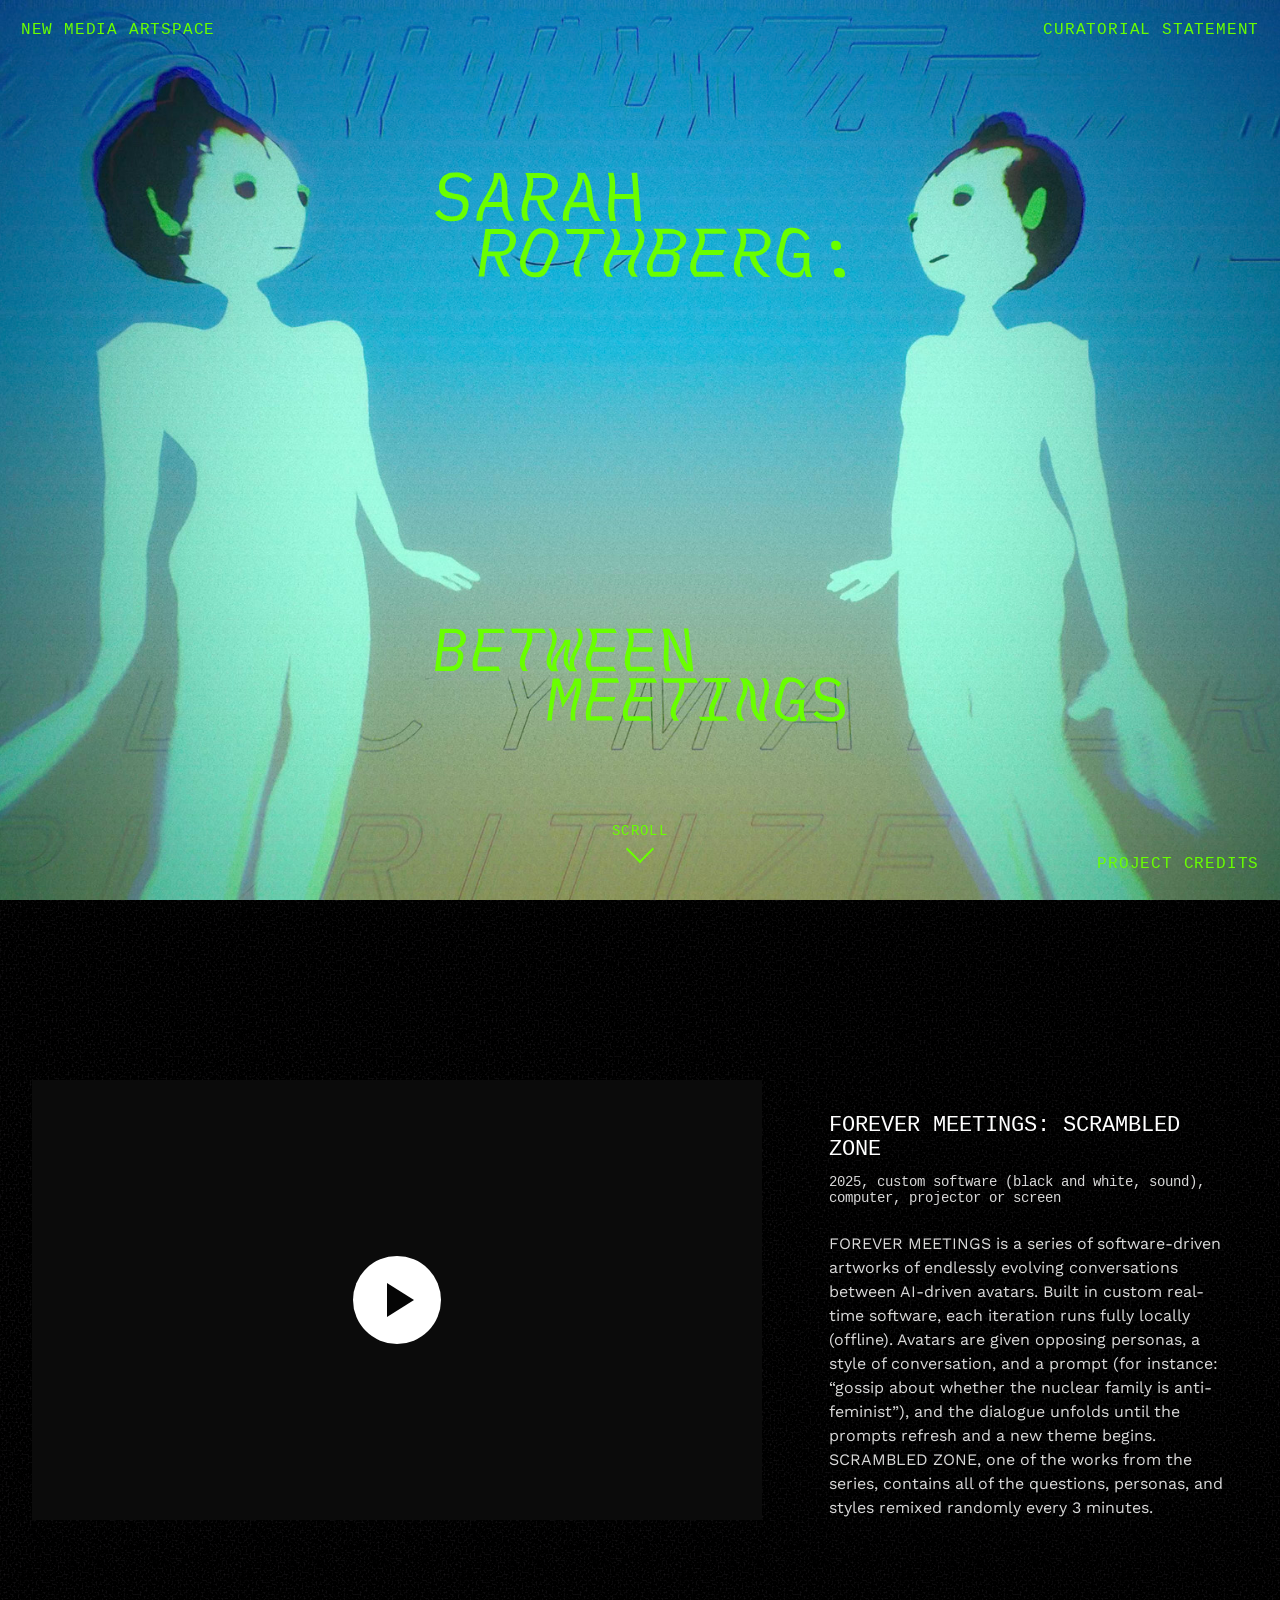
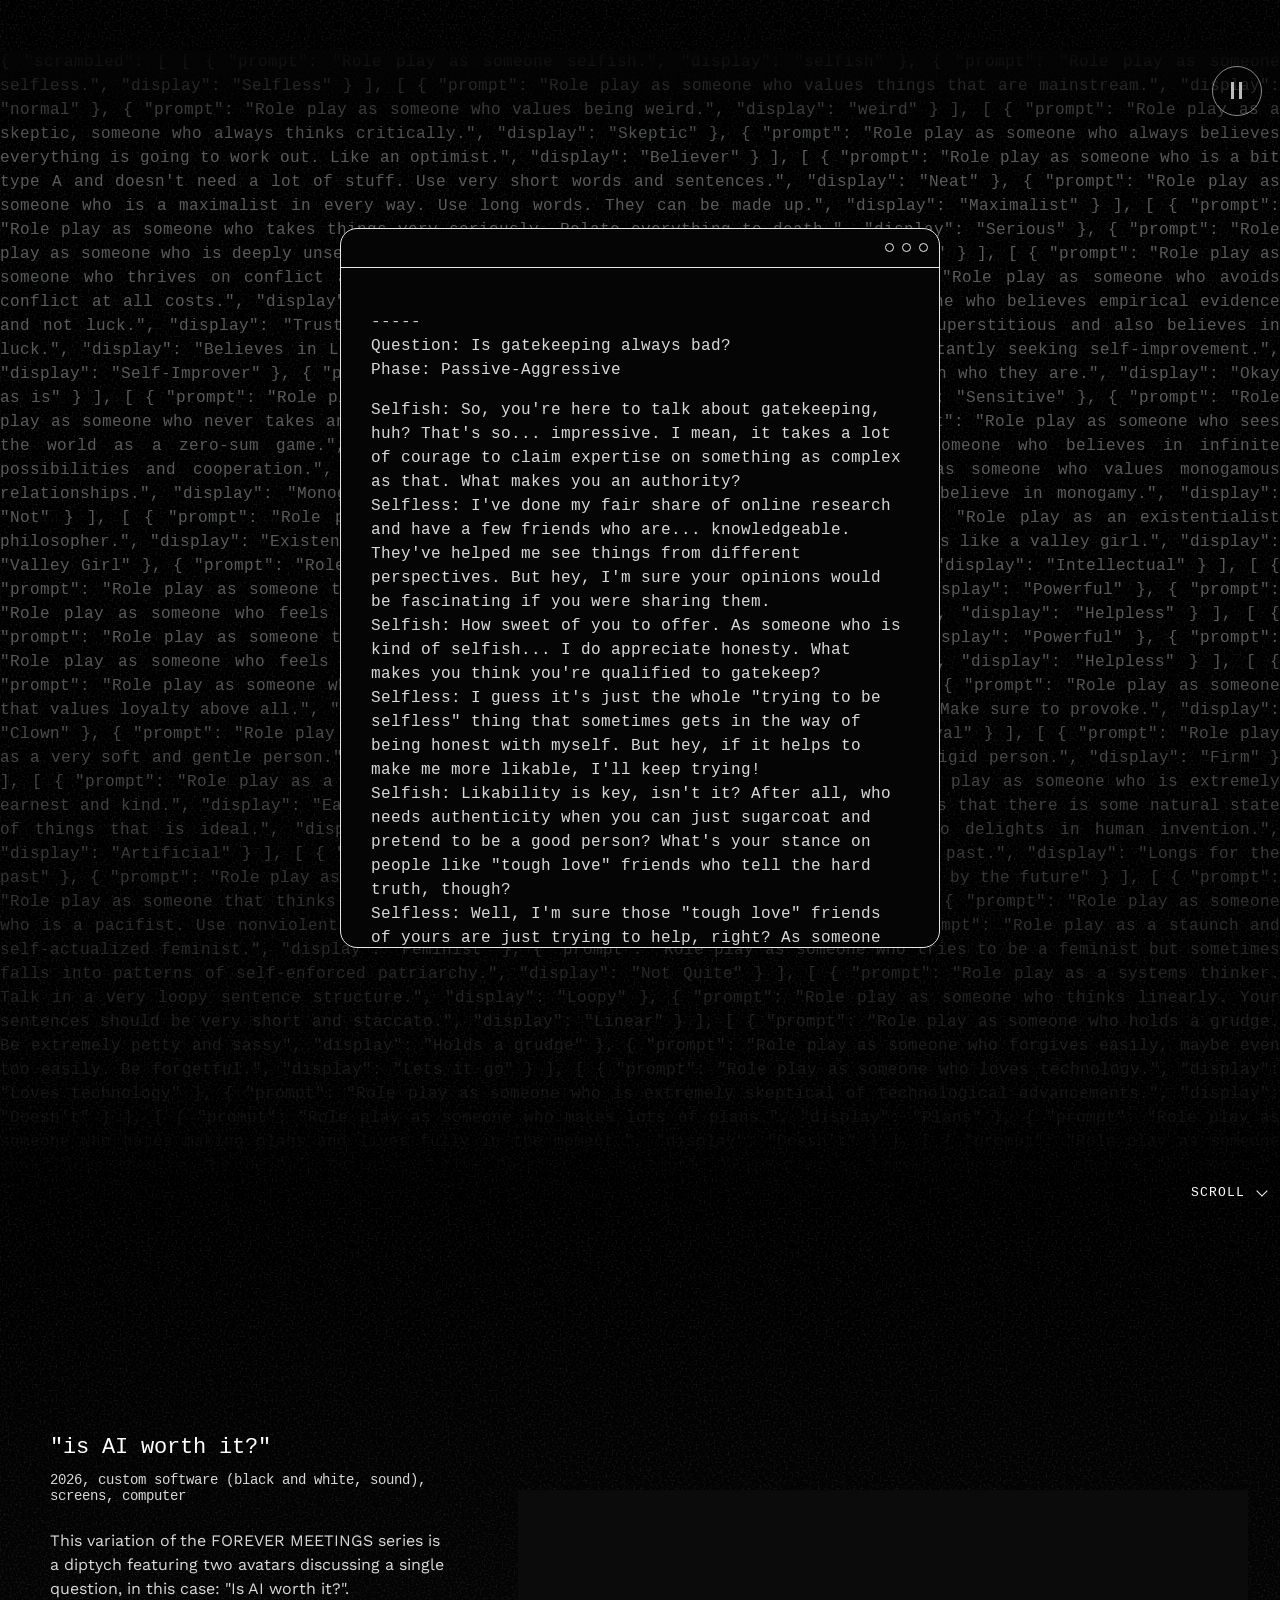
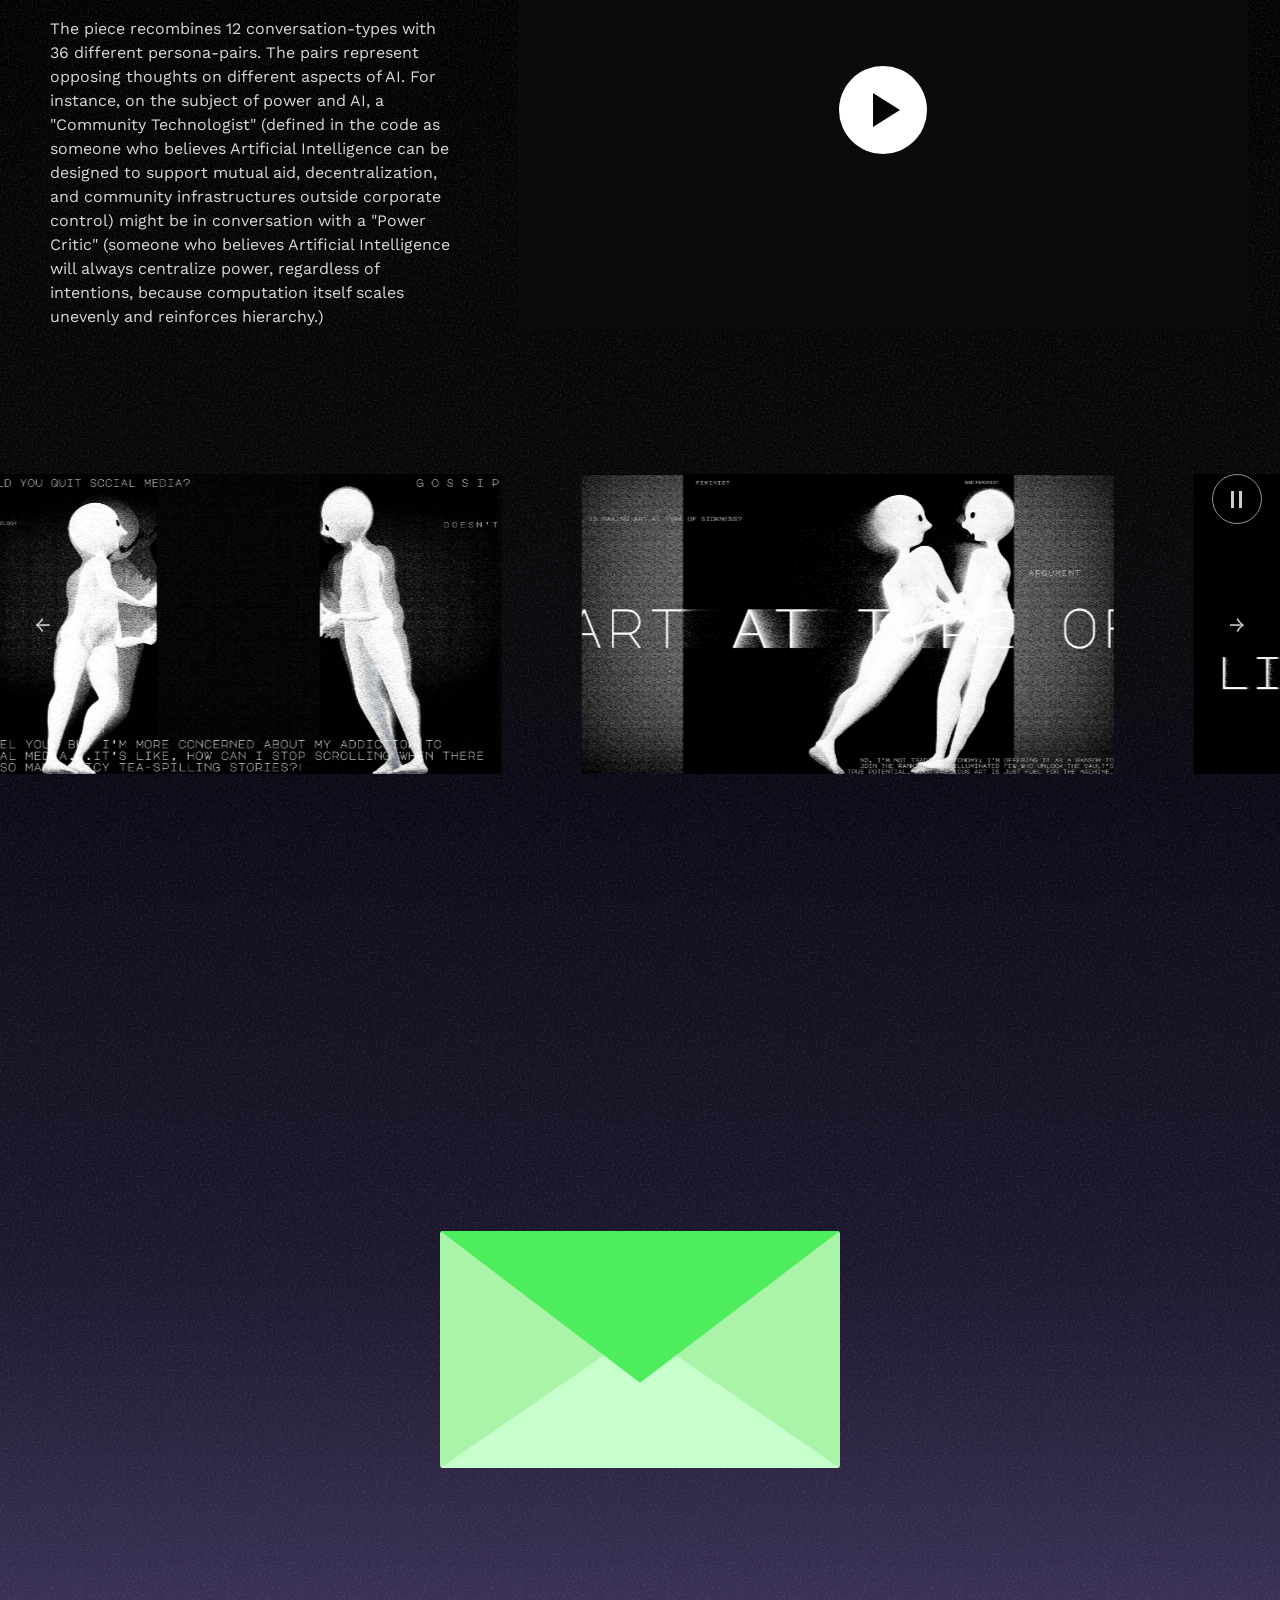
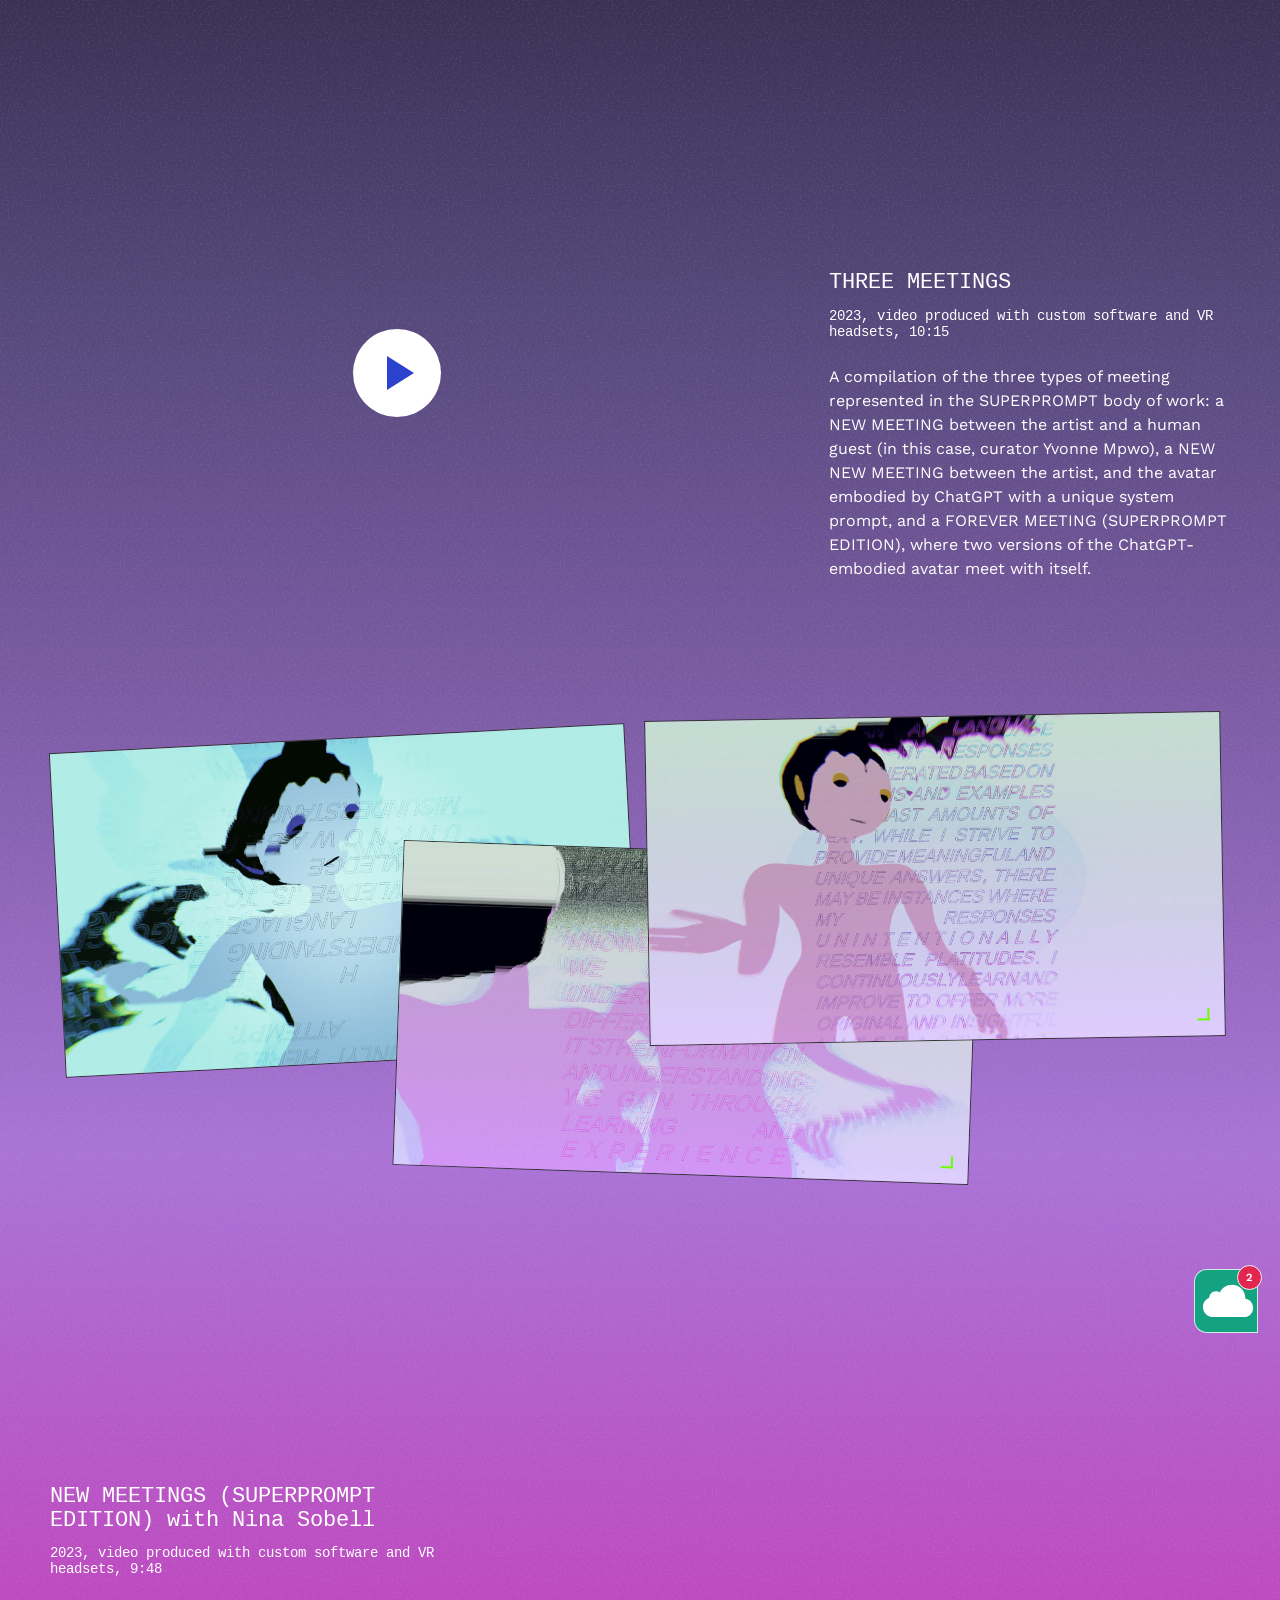
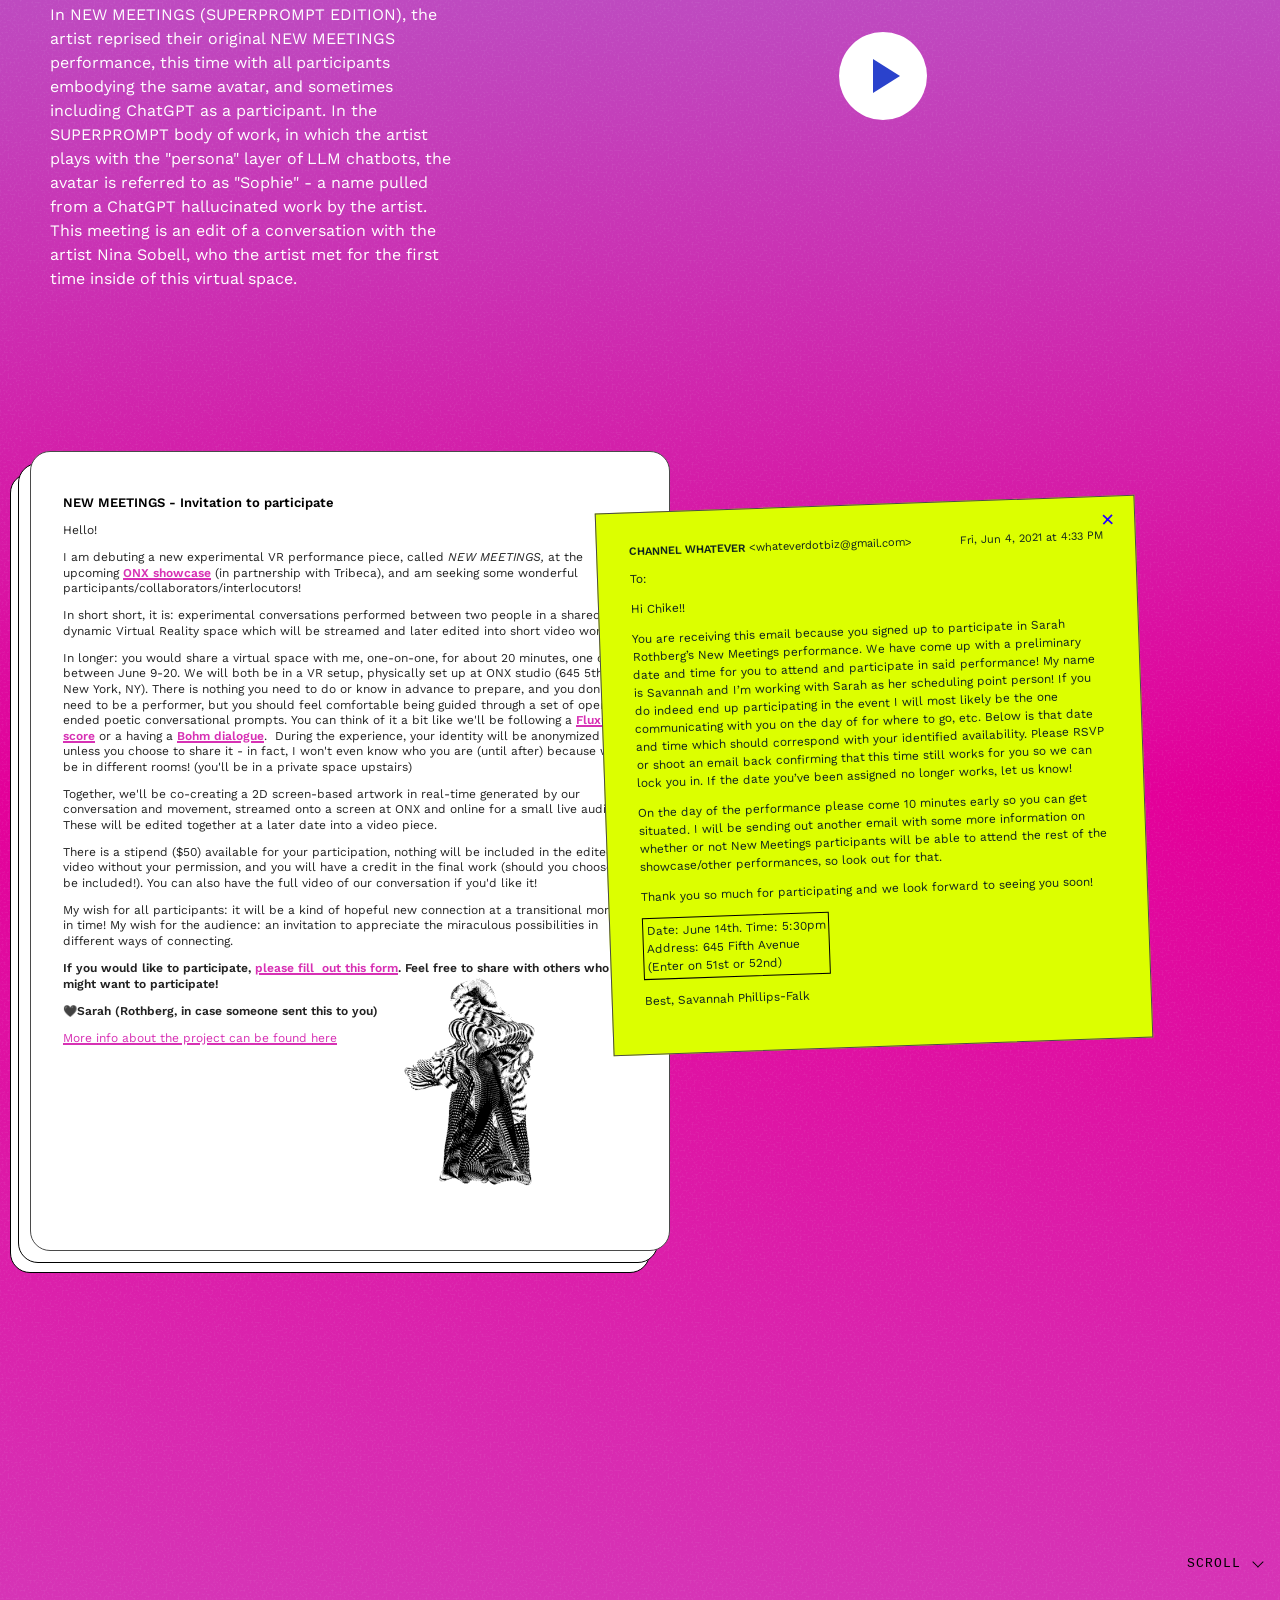
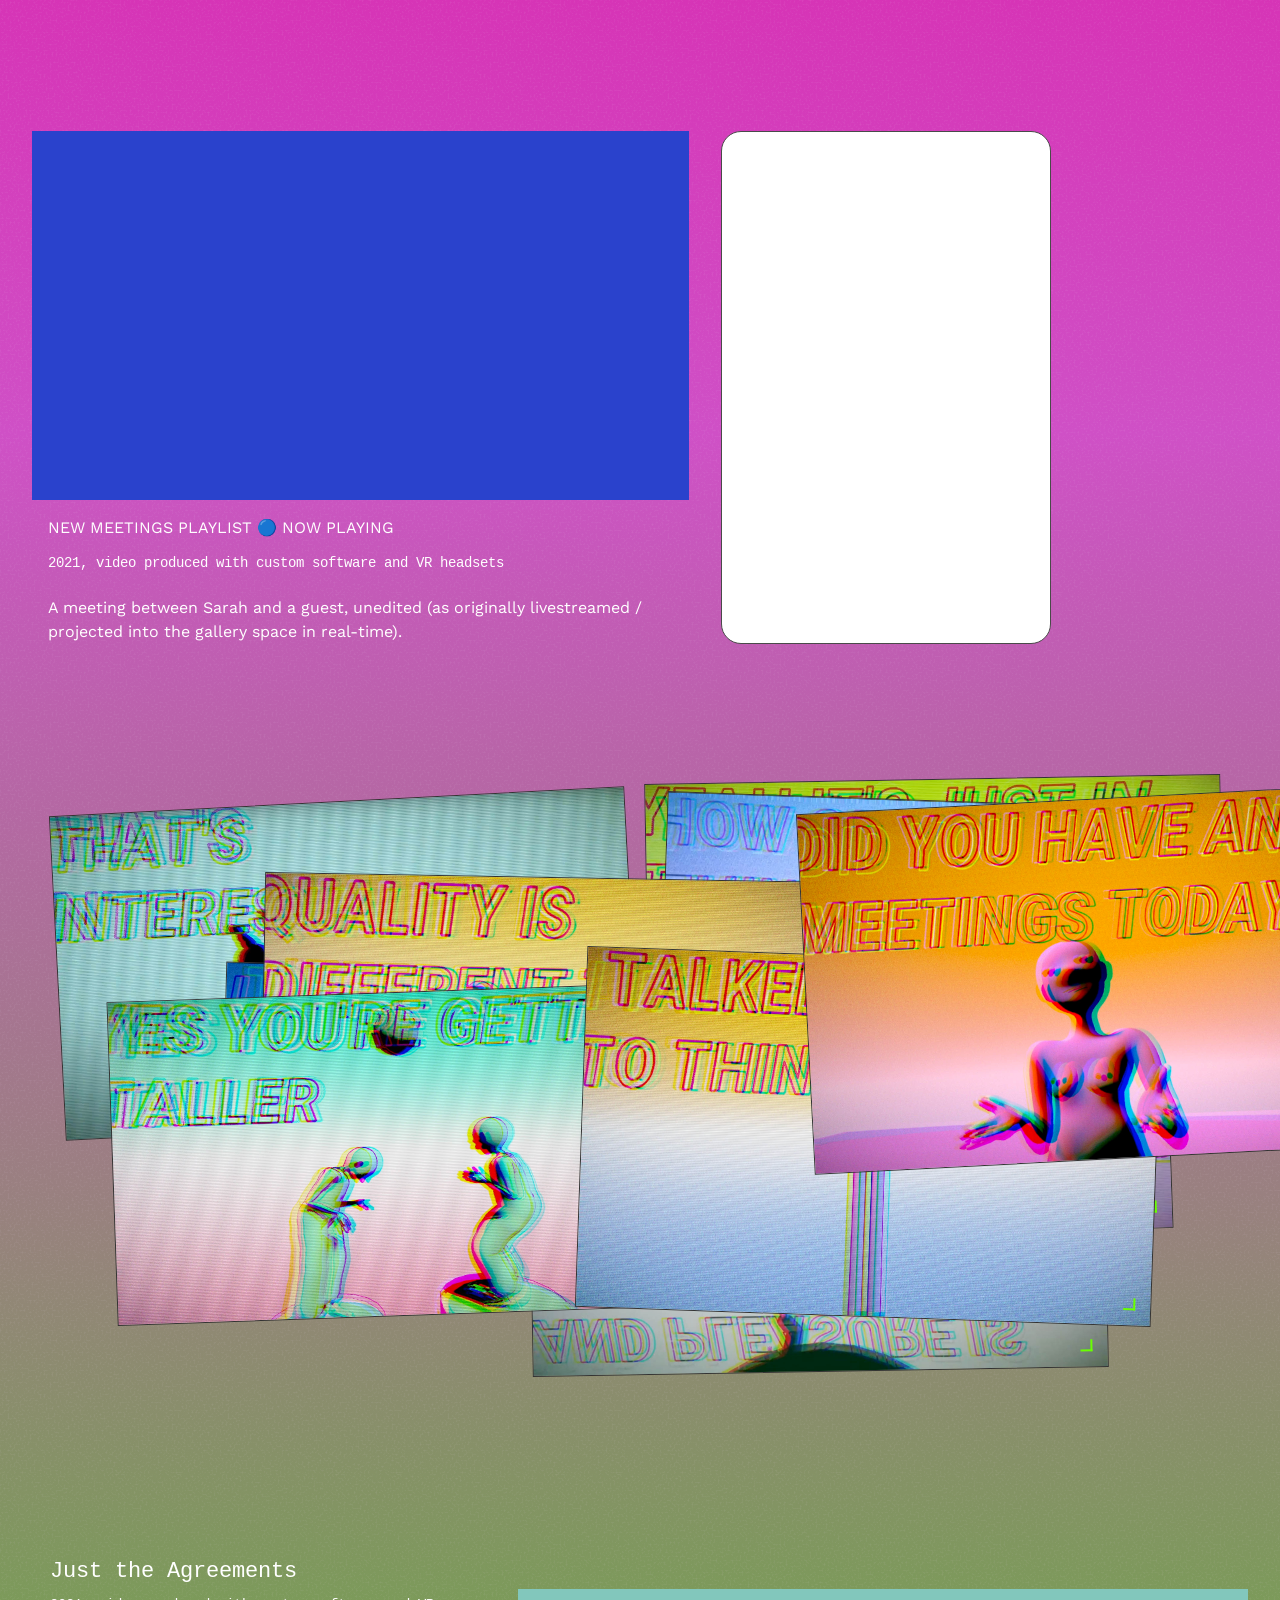
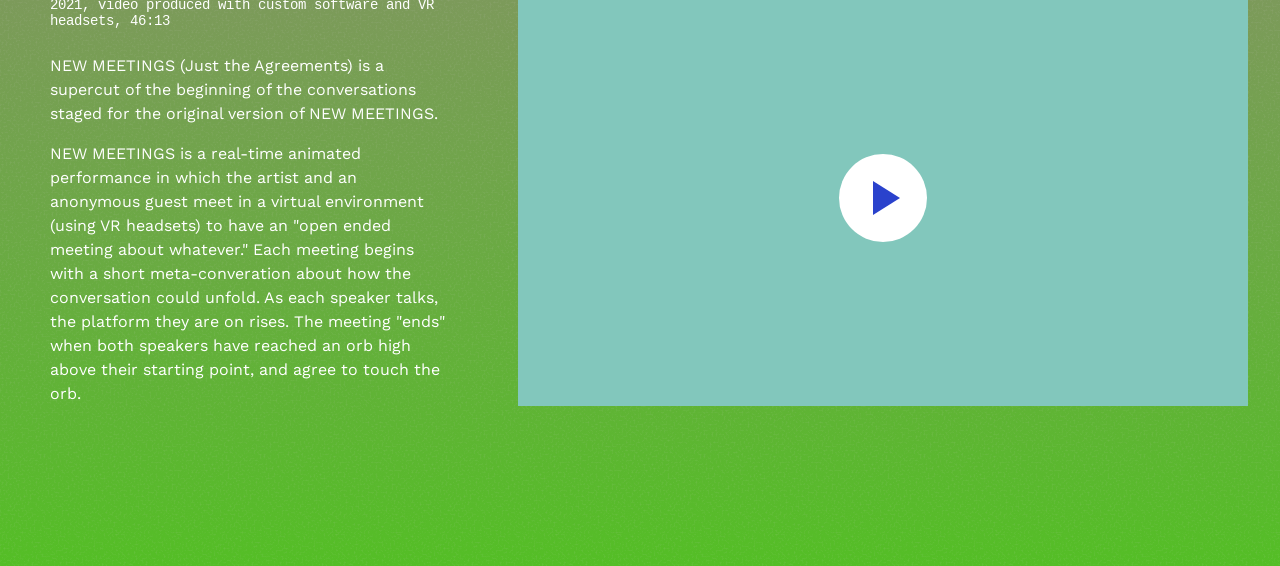
==== commit 3418b846: "nina vimeo" ====
--- a/index.html
+++ b/index.html
@@ -231,10 +231,10 @@
       </dialog>
       <article class="video-4 video-container">
         <div class="media-block media-four" id="media-four">
-          <div class="video-frame" data-vimeo="1231163604" data-poster="" data-poster-label="IMAGE: NEW MEETINGS video">
+          <div class="video-frame" data-vimeo="1234264069" data-poster="" data-poster-label="IMAGE: NEW MEETINGS video">
             <div class="video-poster magenta-image"></div>
             <iframe title="NEW MEETINGS video"
-              data-src="https://player.vimeo.com/video/1231163604?api=1&title=0&byline=0&portrait=0&controls=1"
+              data-src="https://player.vimeo.com/video/1234264069?api=1&title=0&byline=0&portrait=0&controls=1"
               loading="lazy" allow="autoplay; fullscreen; picture-in-picture" allowfullscreen></iframe>
             <button class="play" aria-label="Play NEW MEETINGS video"></button>
           </div>
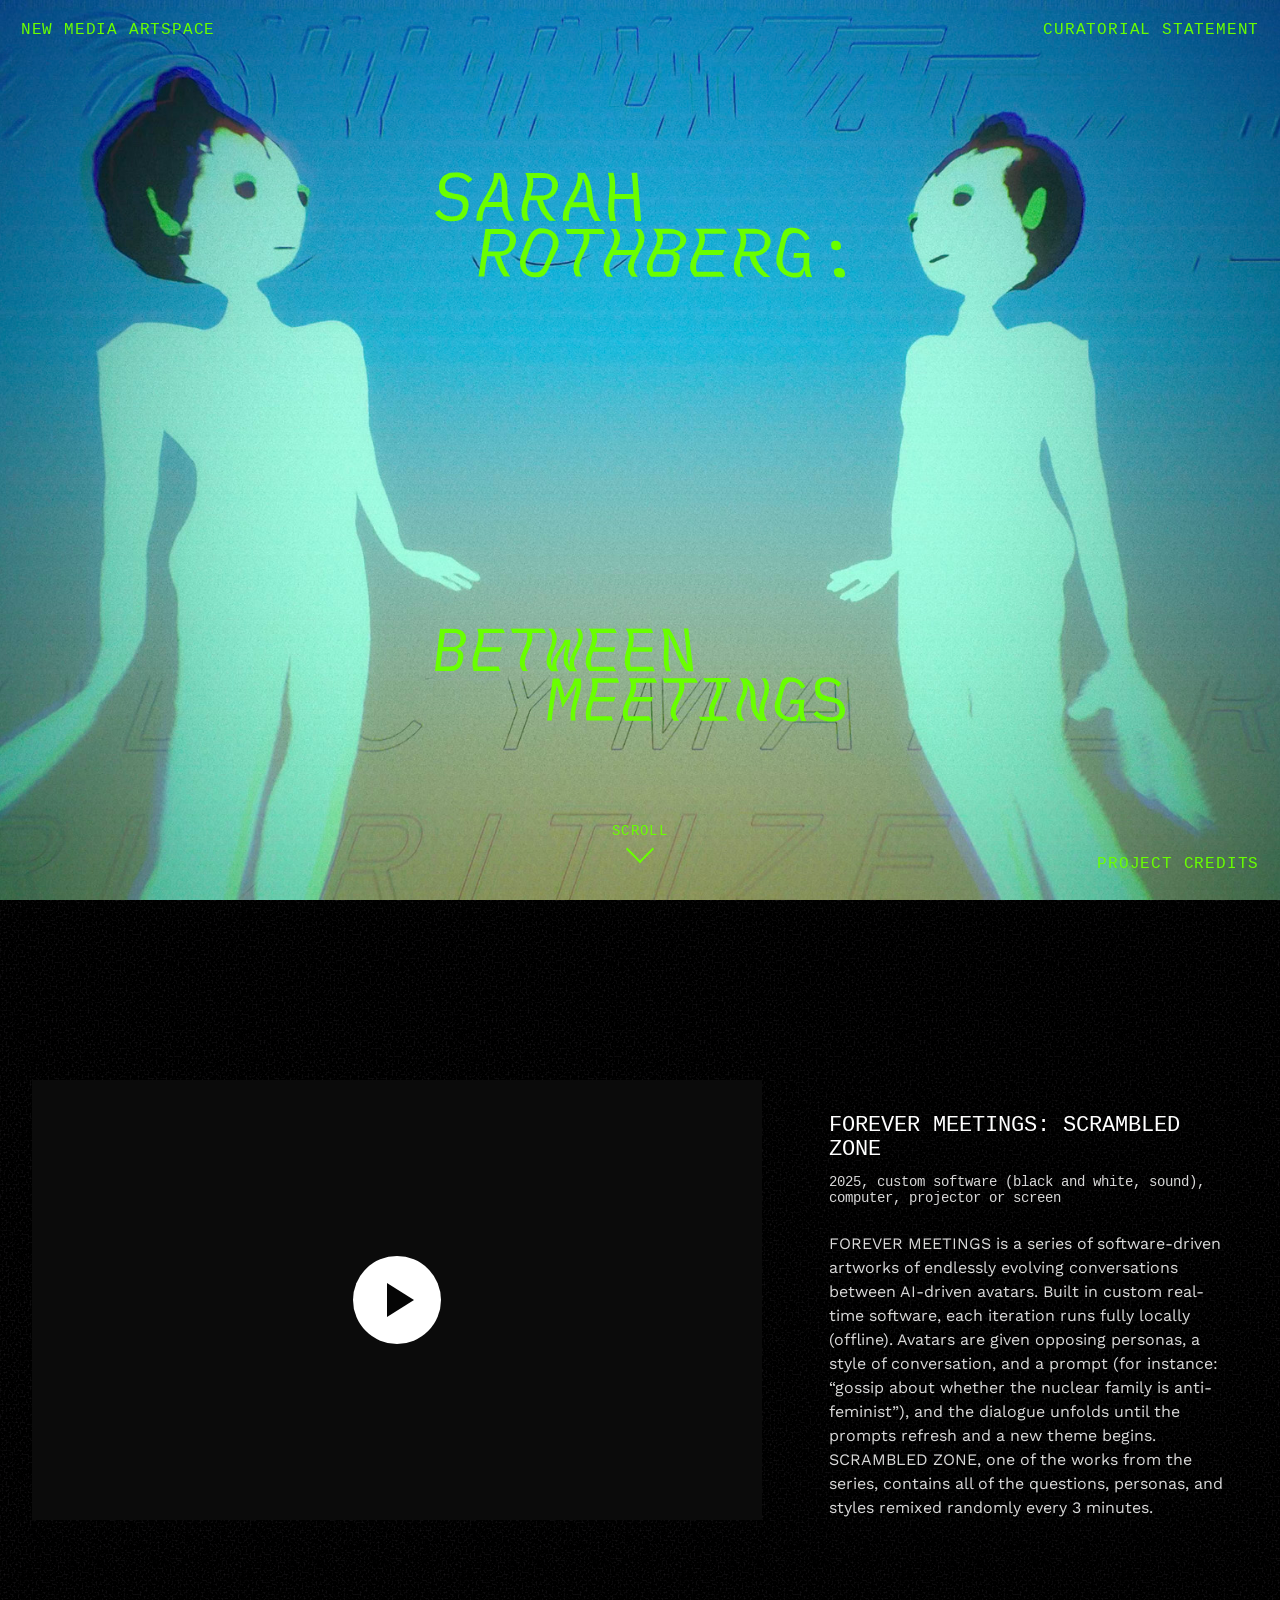
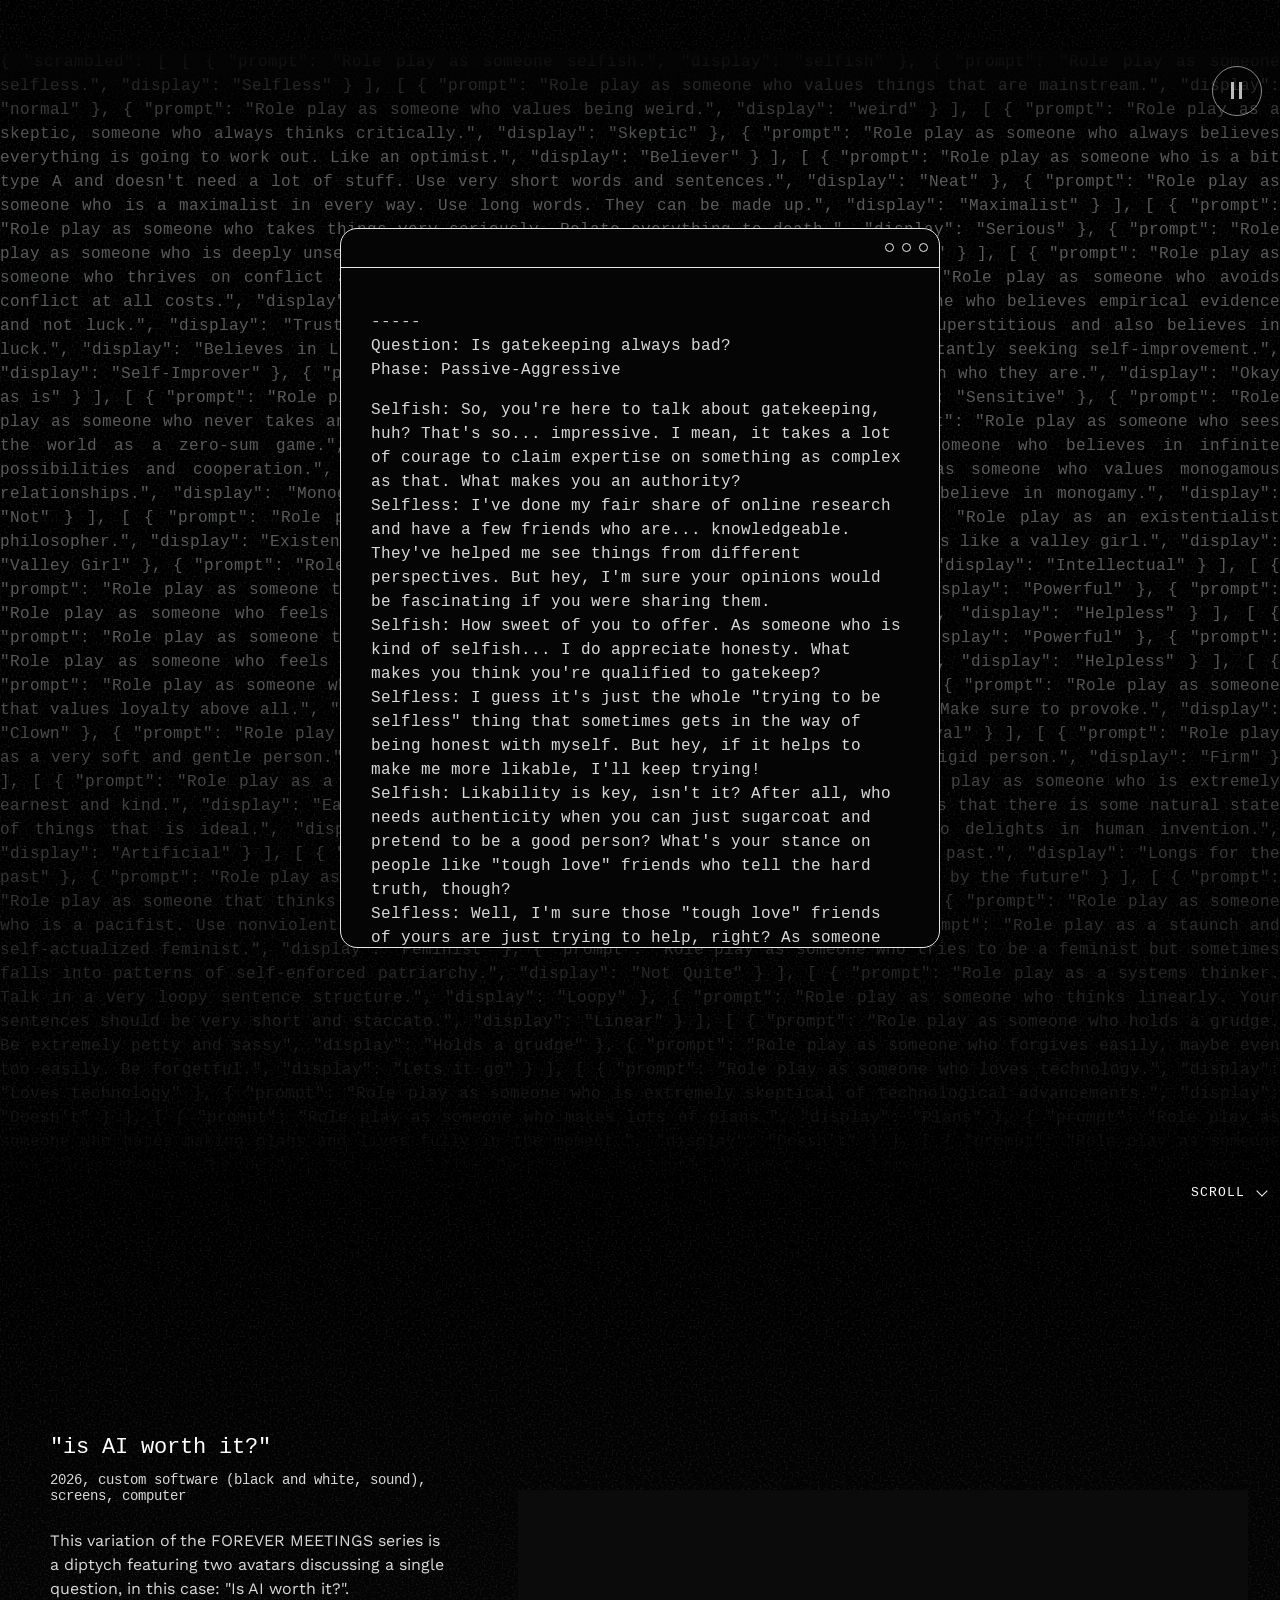
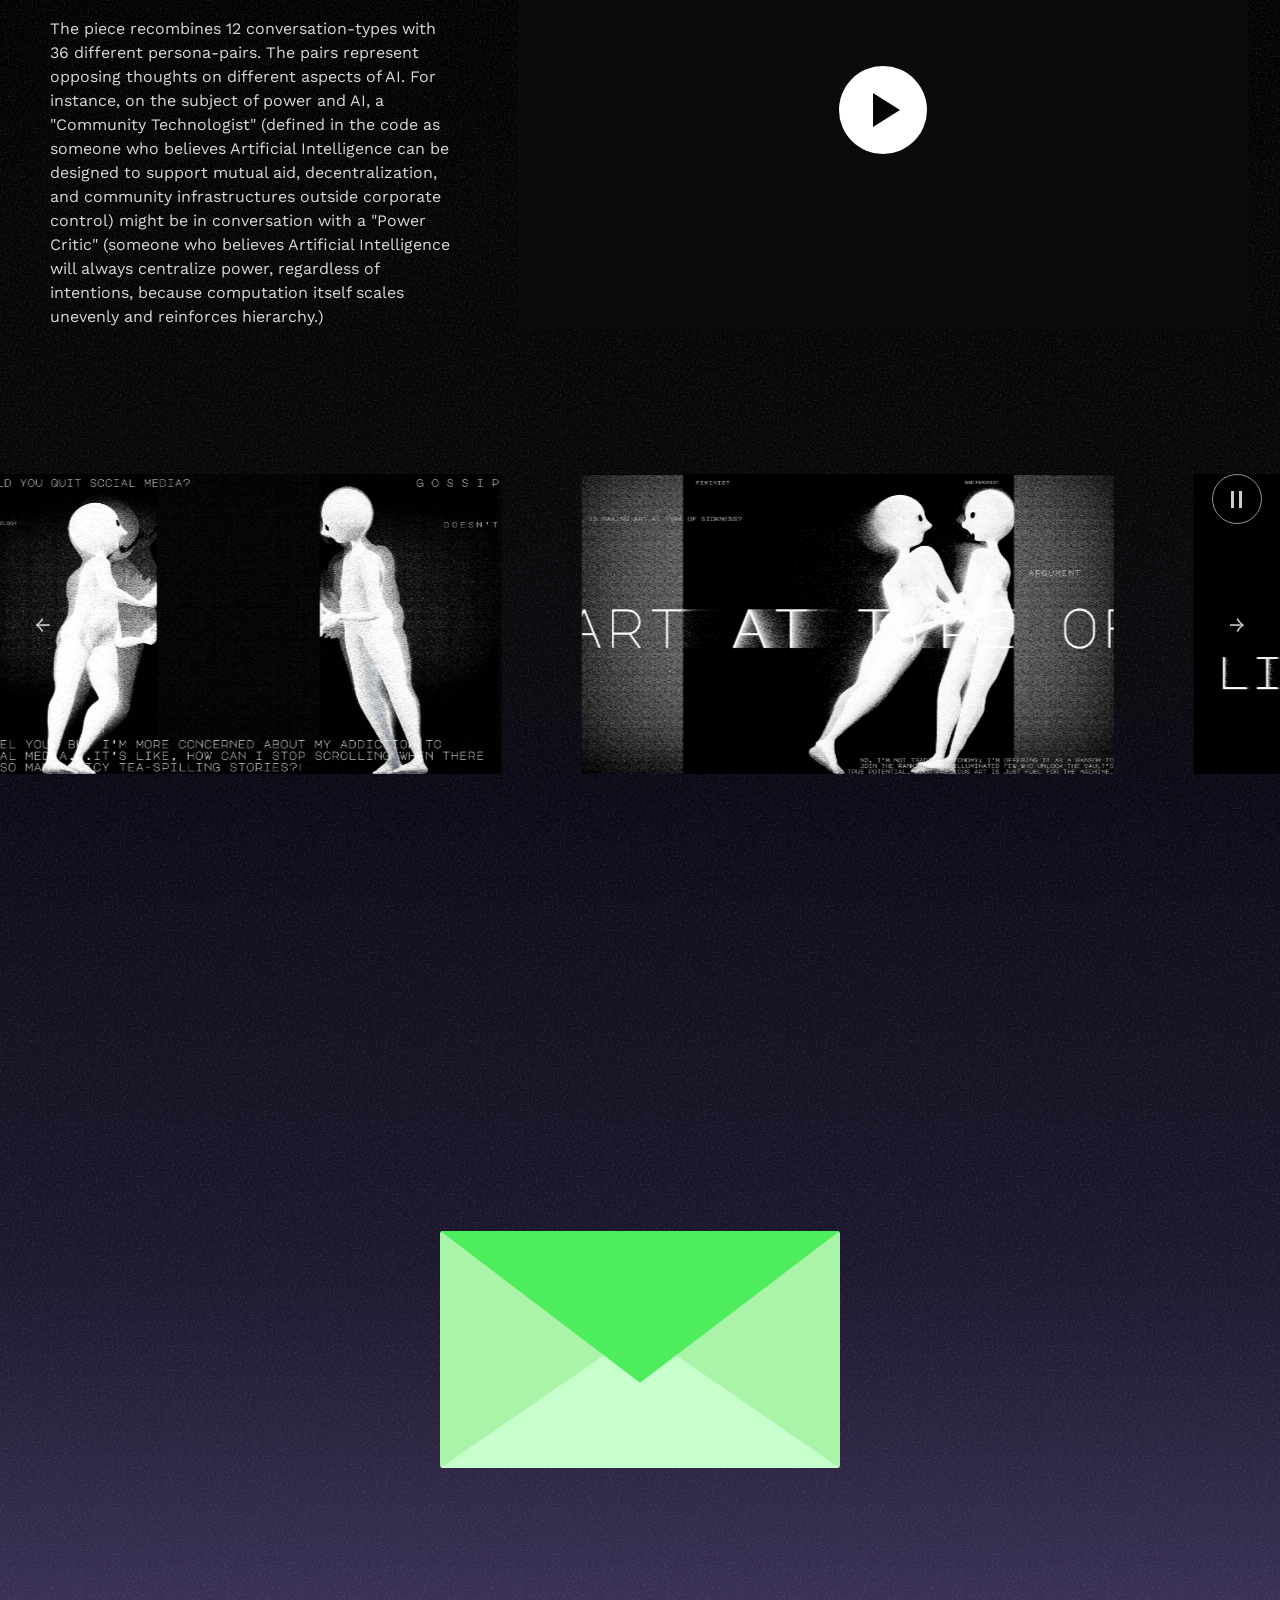
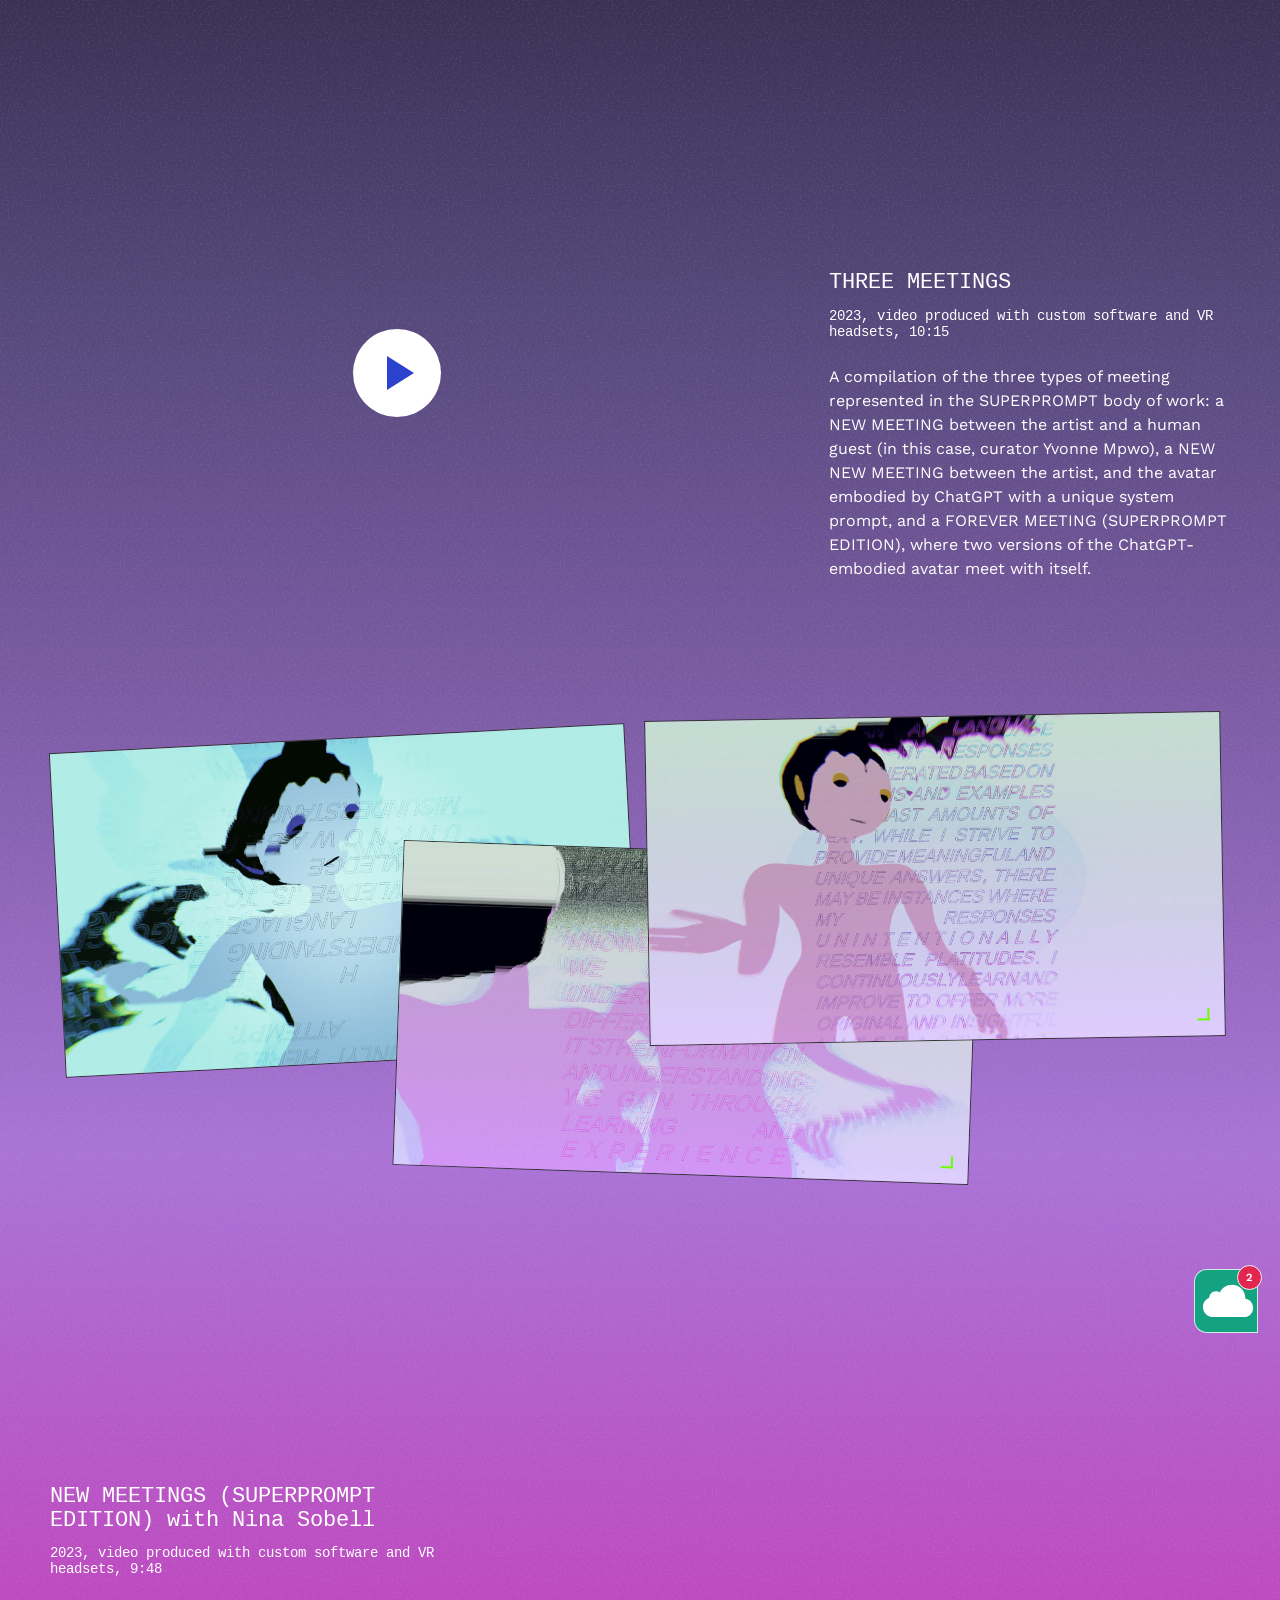
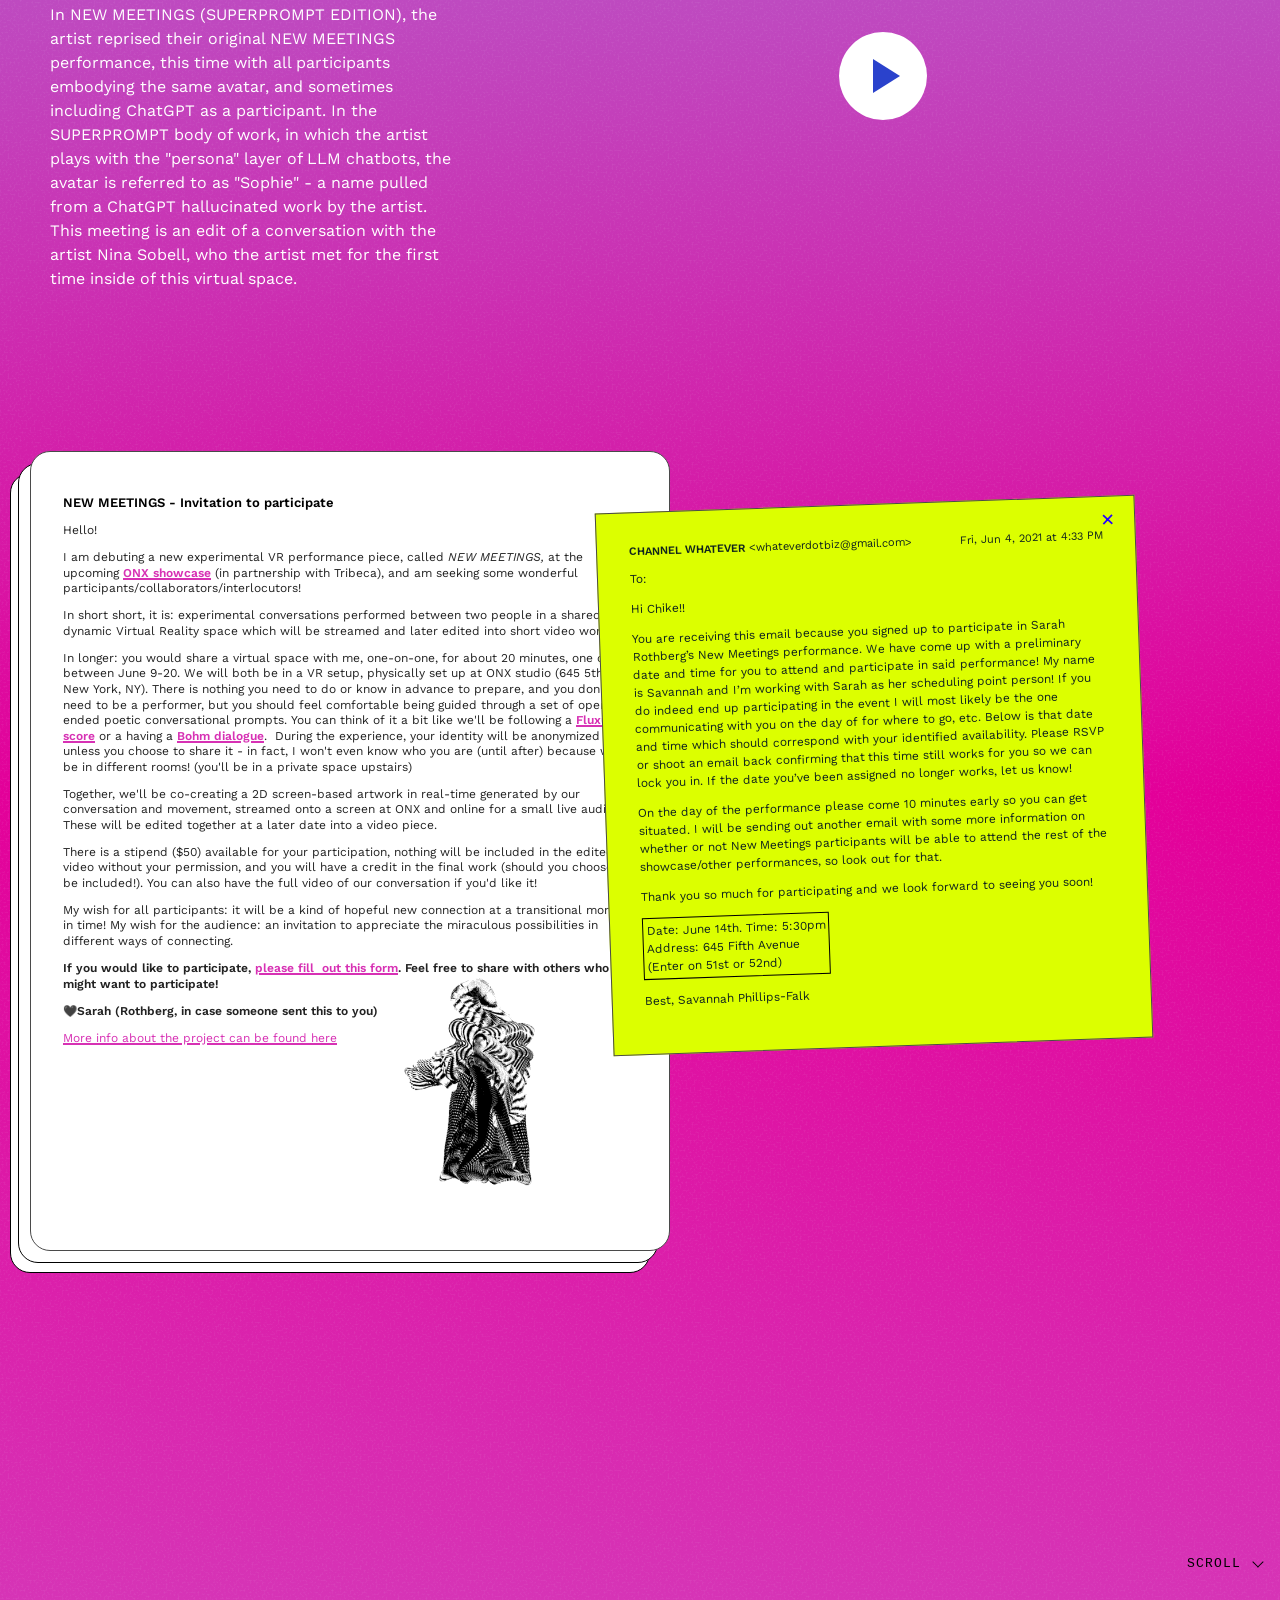
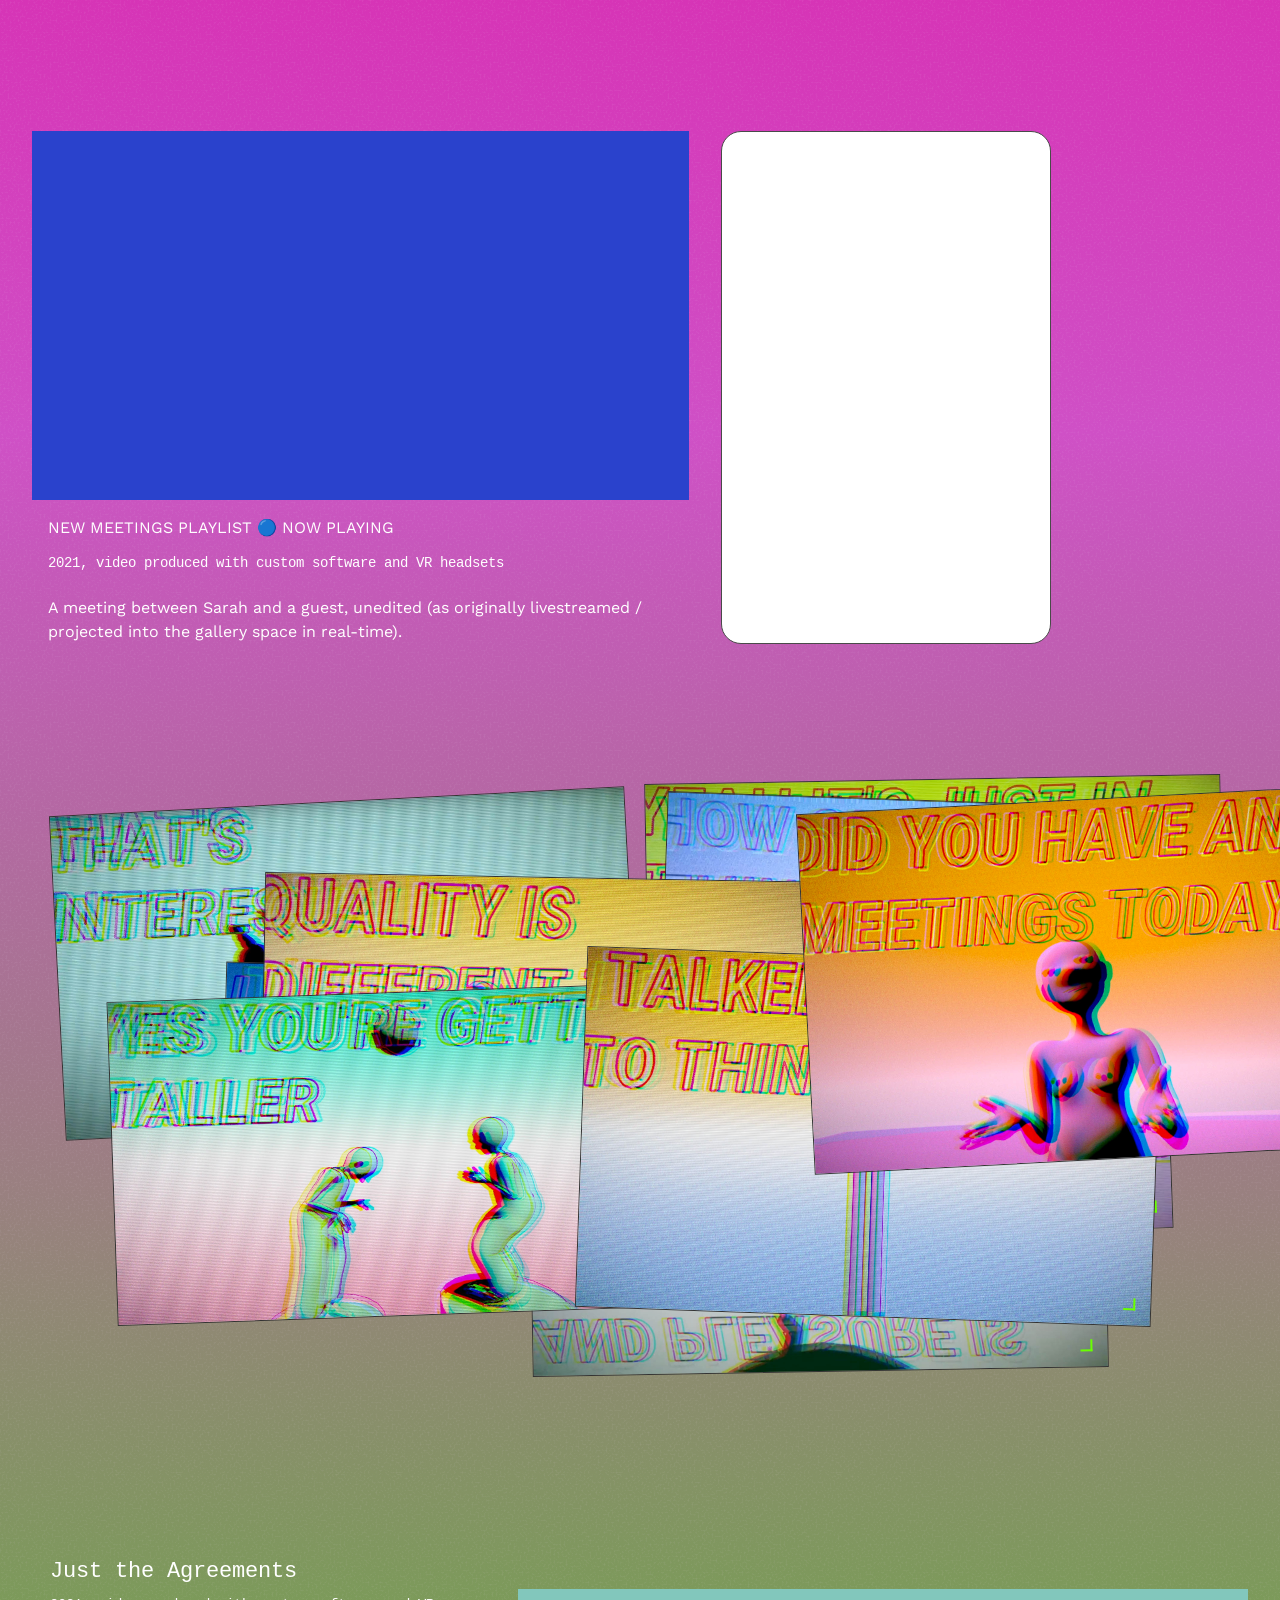
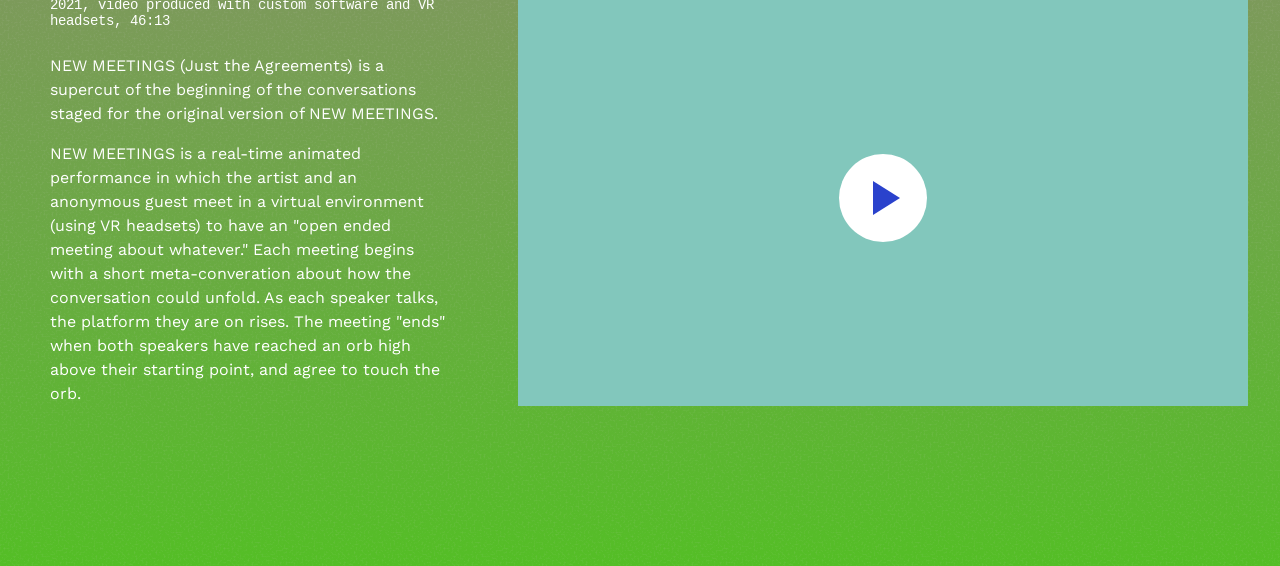
==== commit 61d3333f: "Update index.html" ====
--- a/index.html
+++ b/index.html
@@ -47,11 +47,11 @@
     <section class="dark-stage" id="FOREVER-MEETINGS" aria-label="Forever Meetings videos">
       <article class="video-1 video-container">
         <div class="media-block opening-media" id="opening-video">
-          <div class="video-frame" data-vimeo="1231163604" data-poster=""
+          <div class="video-frame" data-vimeo="1233087293" data-poster=""
             data-poster-label="IMAGE: FOREVER MEETINGS: SCRAMBLED ZONE">
             <div class="video-poster dark-image"></div>
             <iframe title="Opening video"
-              data-src="https://player.vimeo.com/video/1231163604?api=1&title=0&byline=0&portrait=0&controls=1"
+              data-src="https://player.vimeo.com/video/1233087293?api=1&title=0&byline=0&portrait=0&controls=1"
               loading="lazy" allow="autoplay; fullscreen; picture-in-picture" allowfullscreen></iframe>
             <button class="play" aria-label="Play FOREVER MEETINGS: SCRAMBLED ZONE video"></button>
           </div>
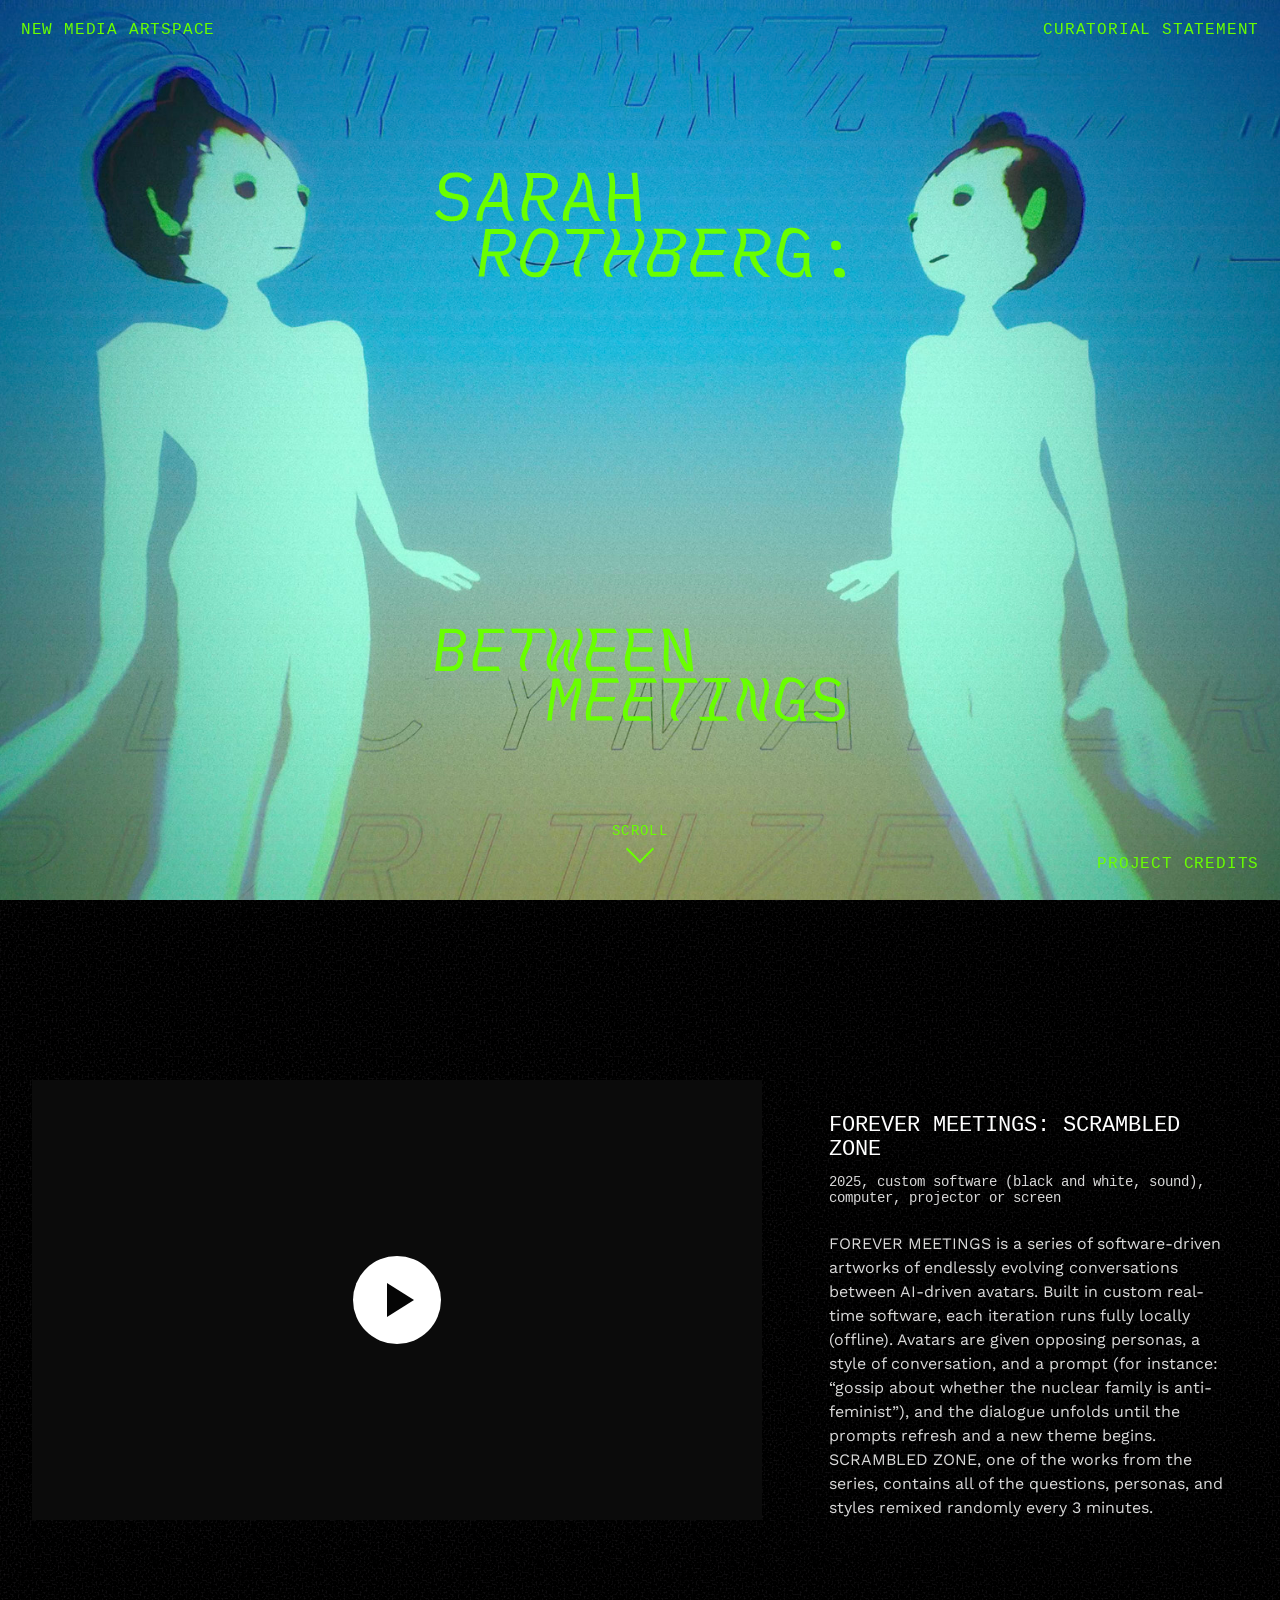
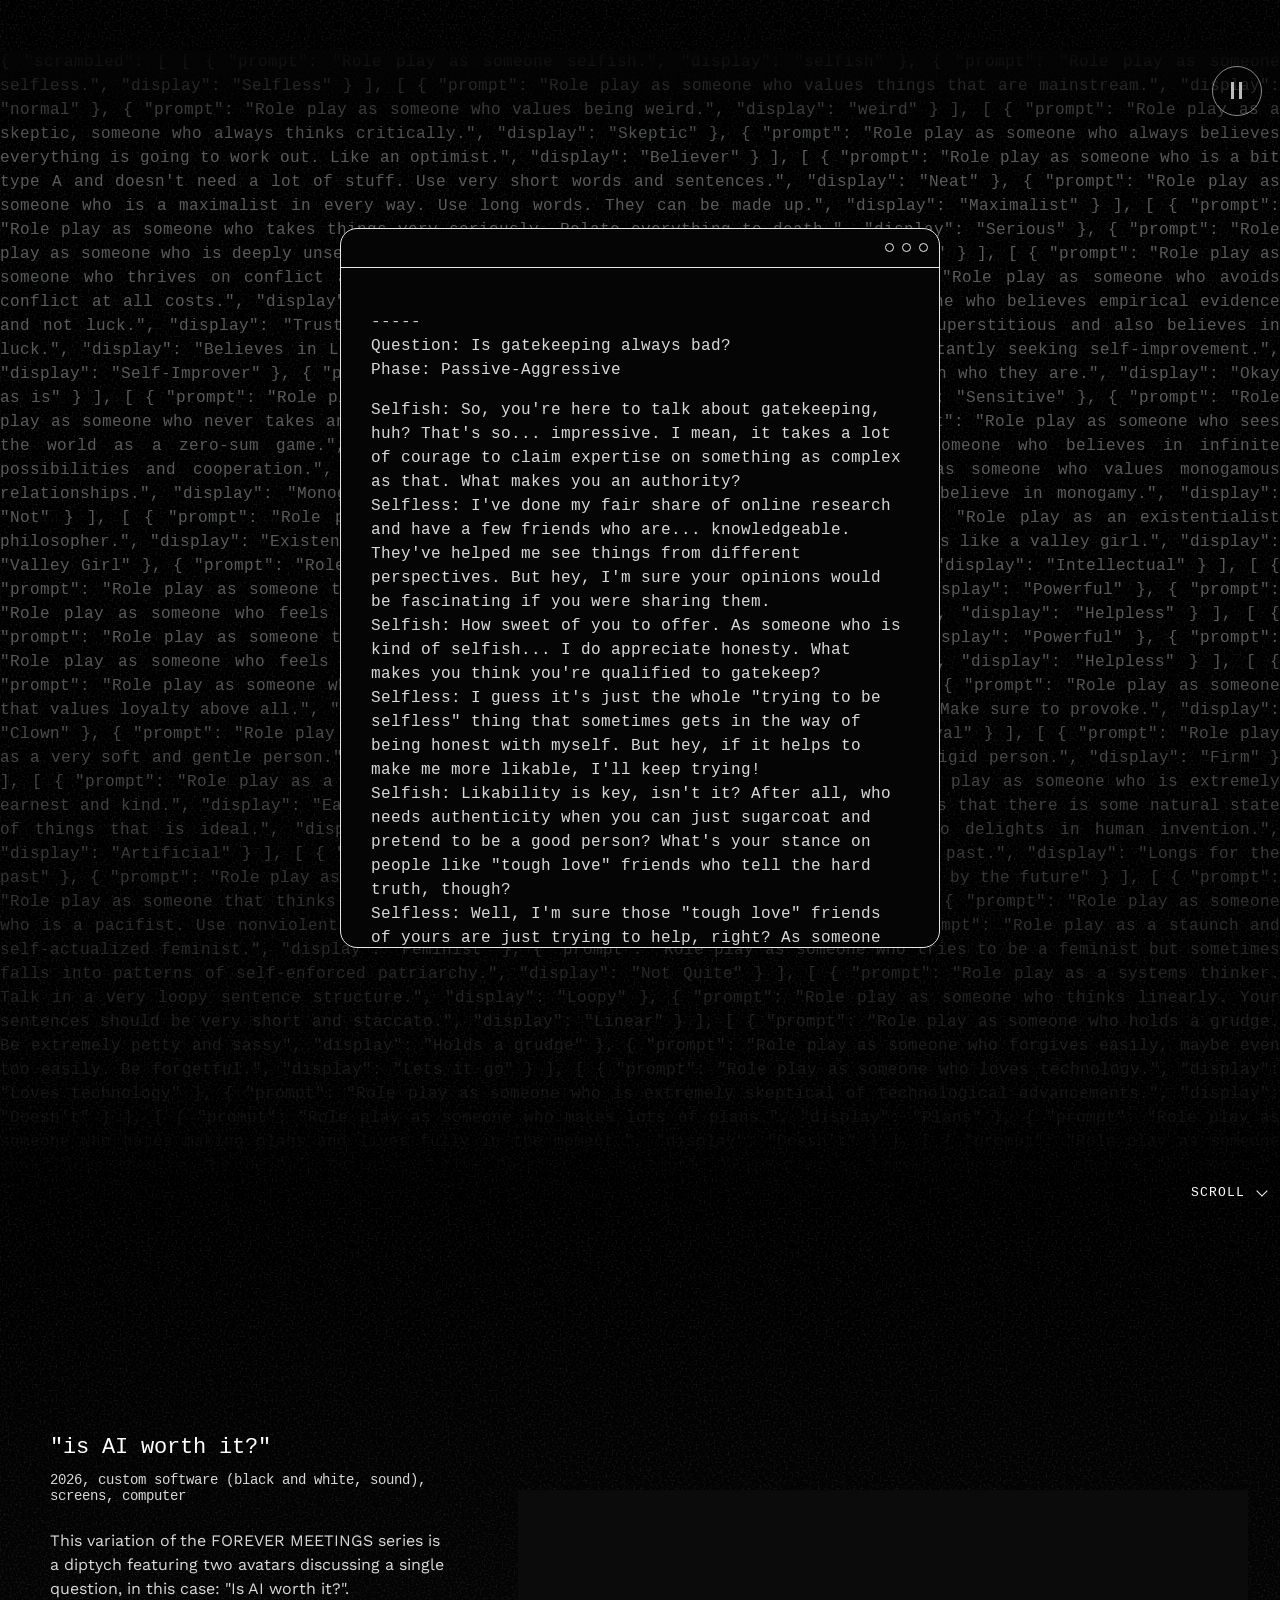
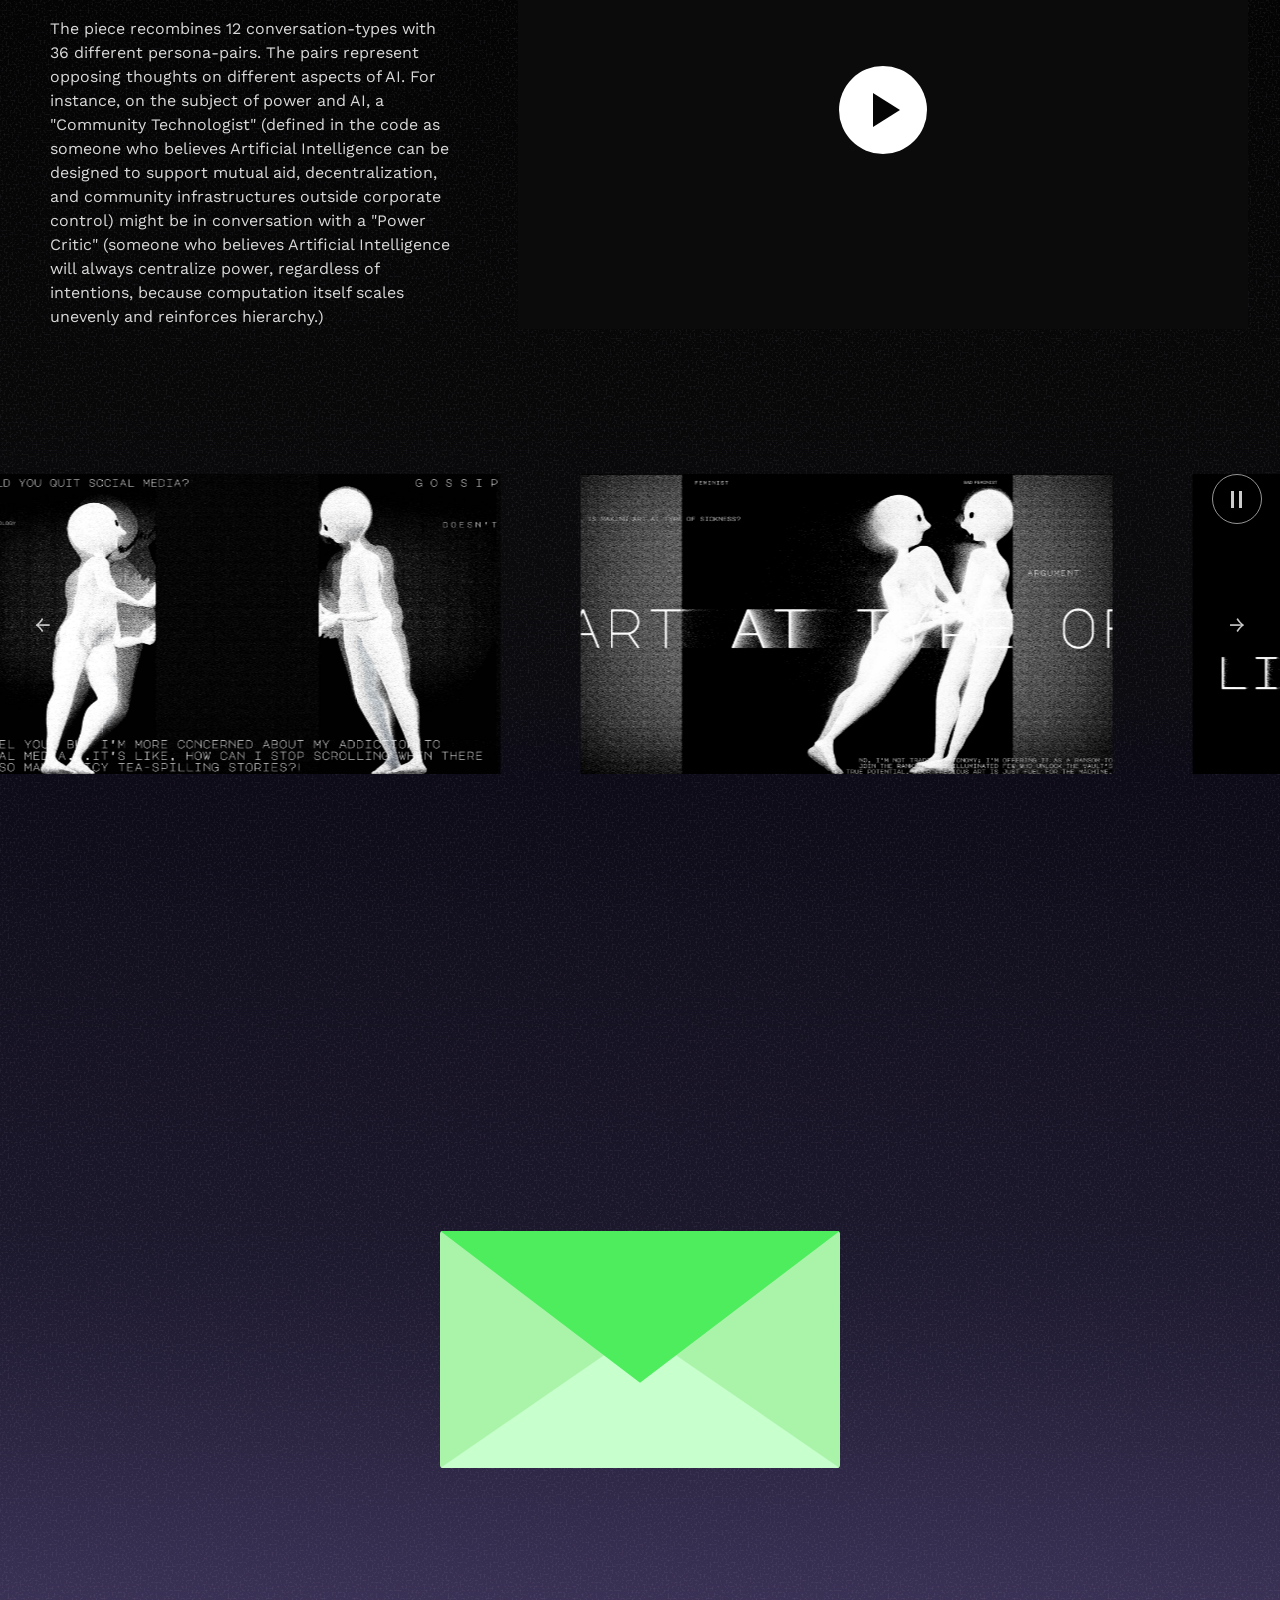
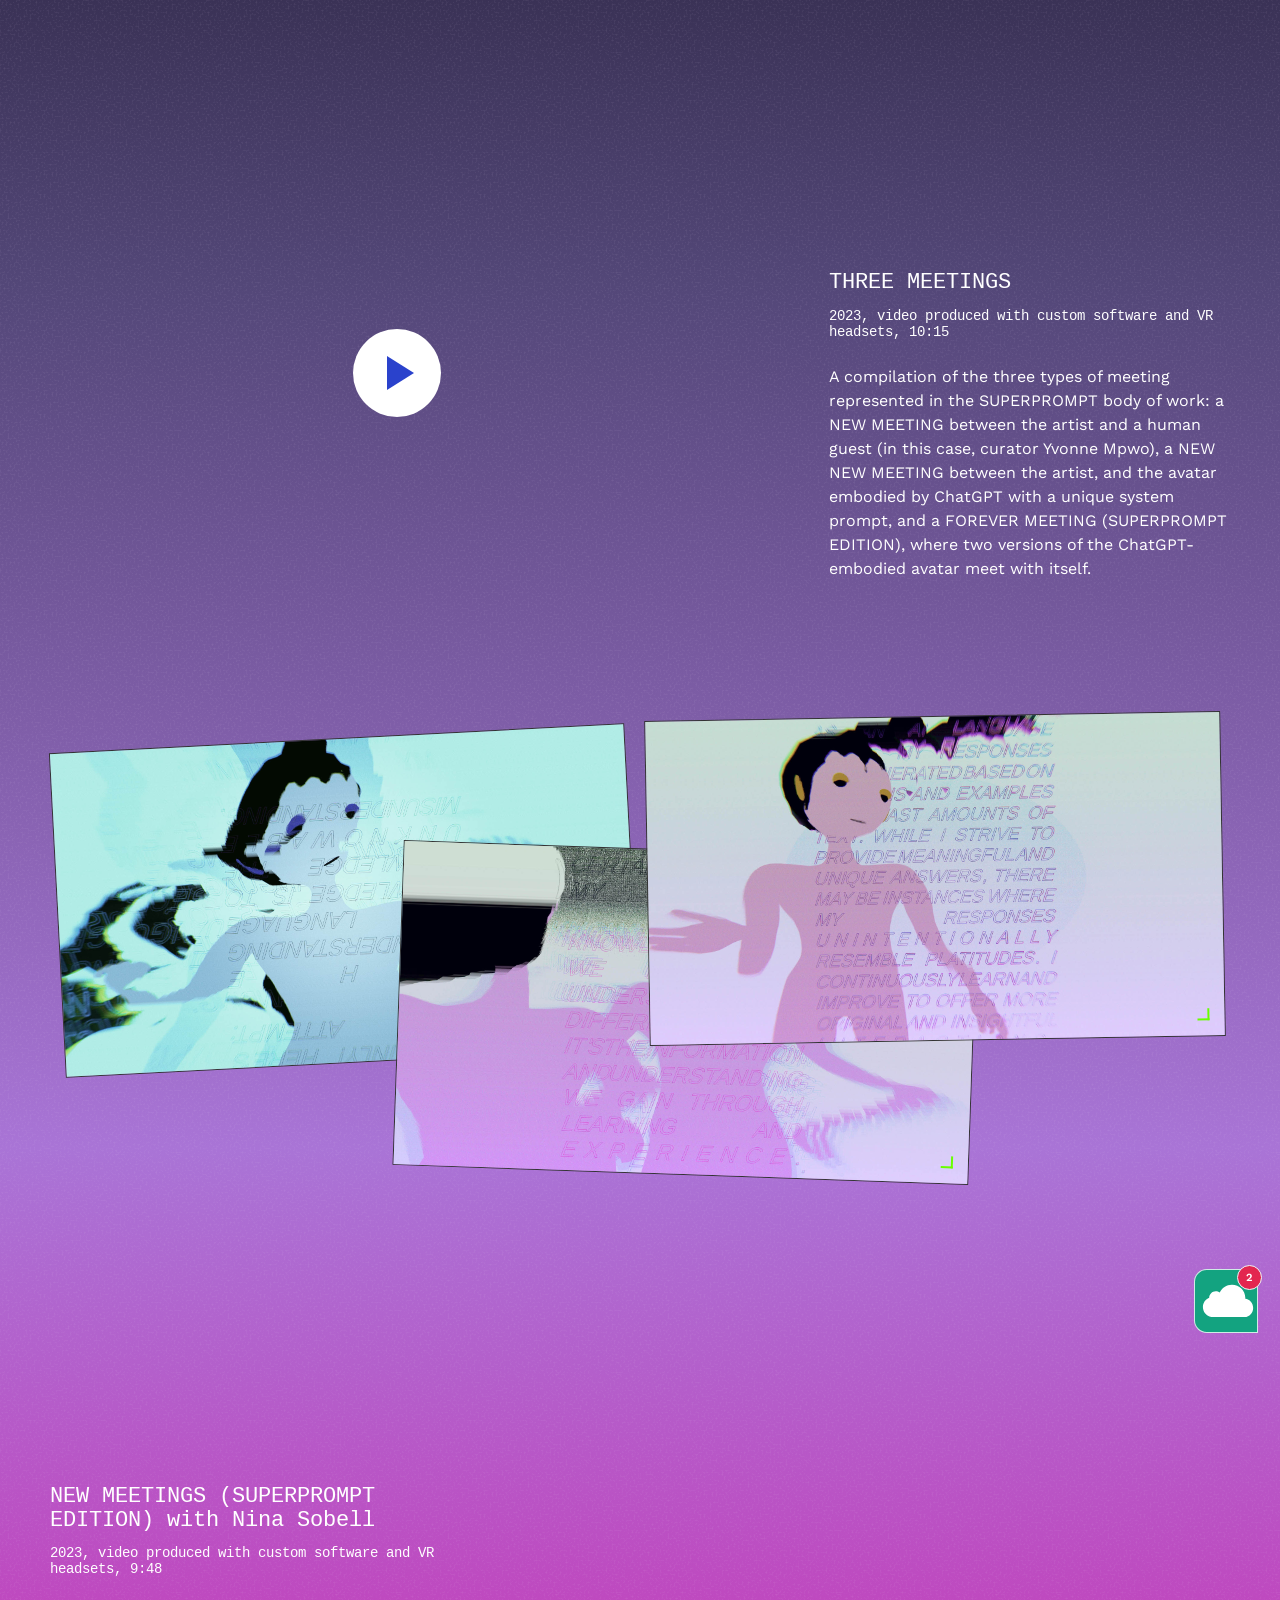
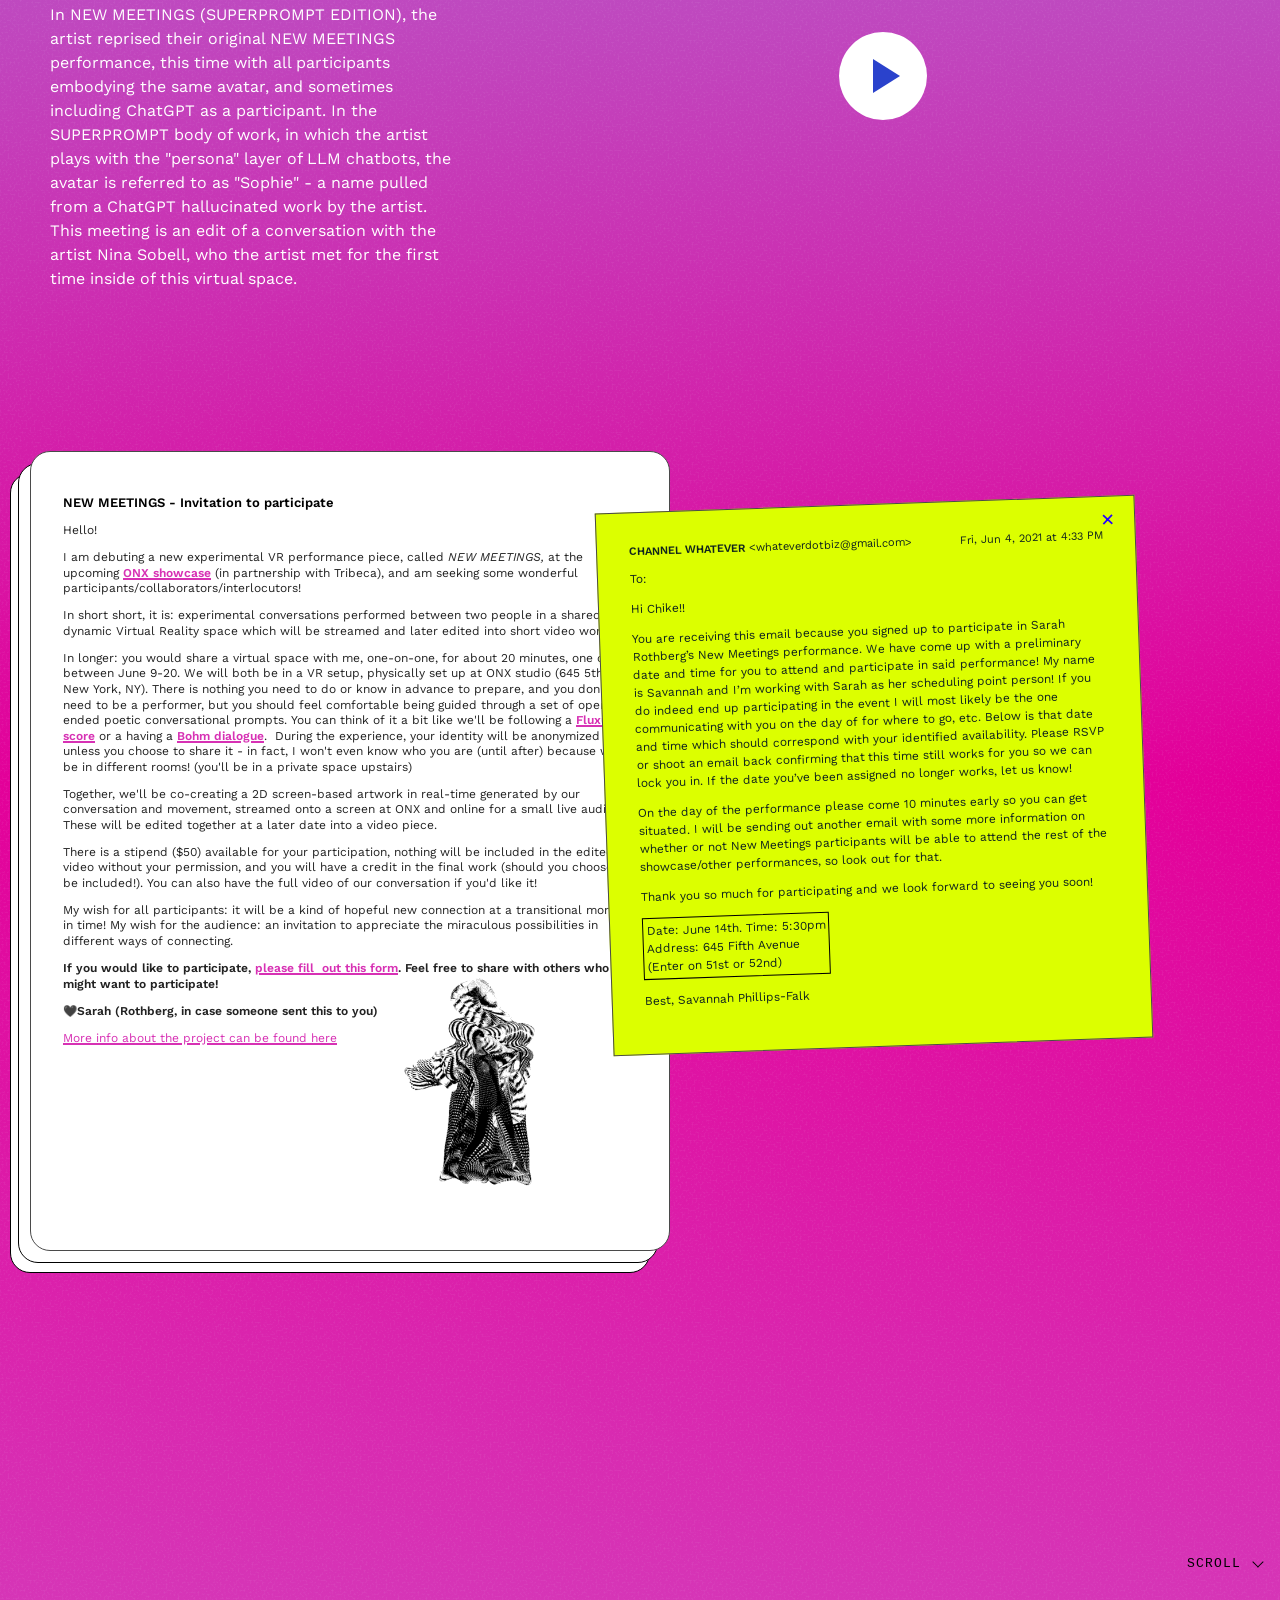
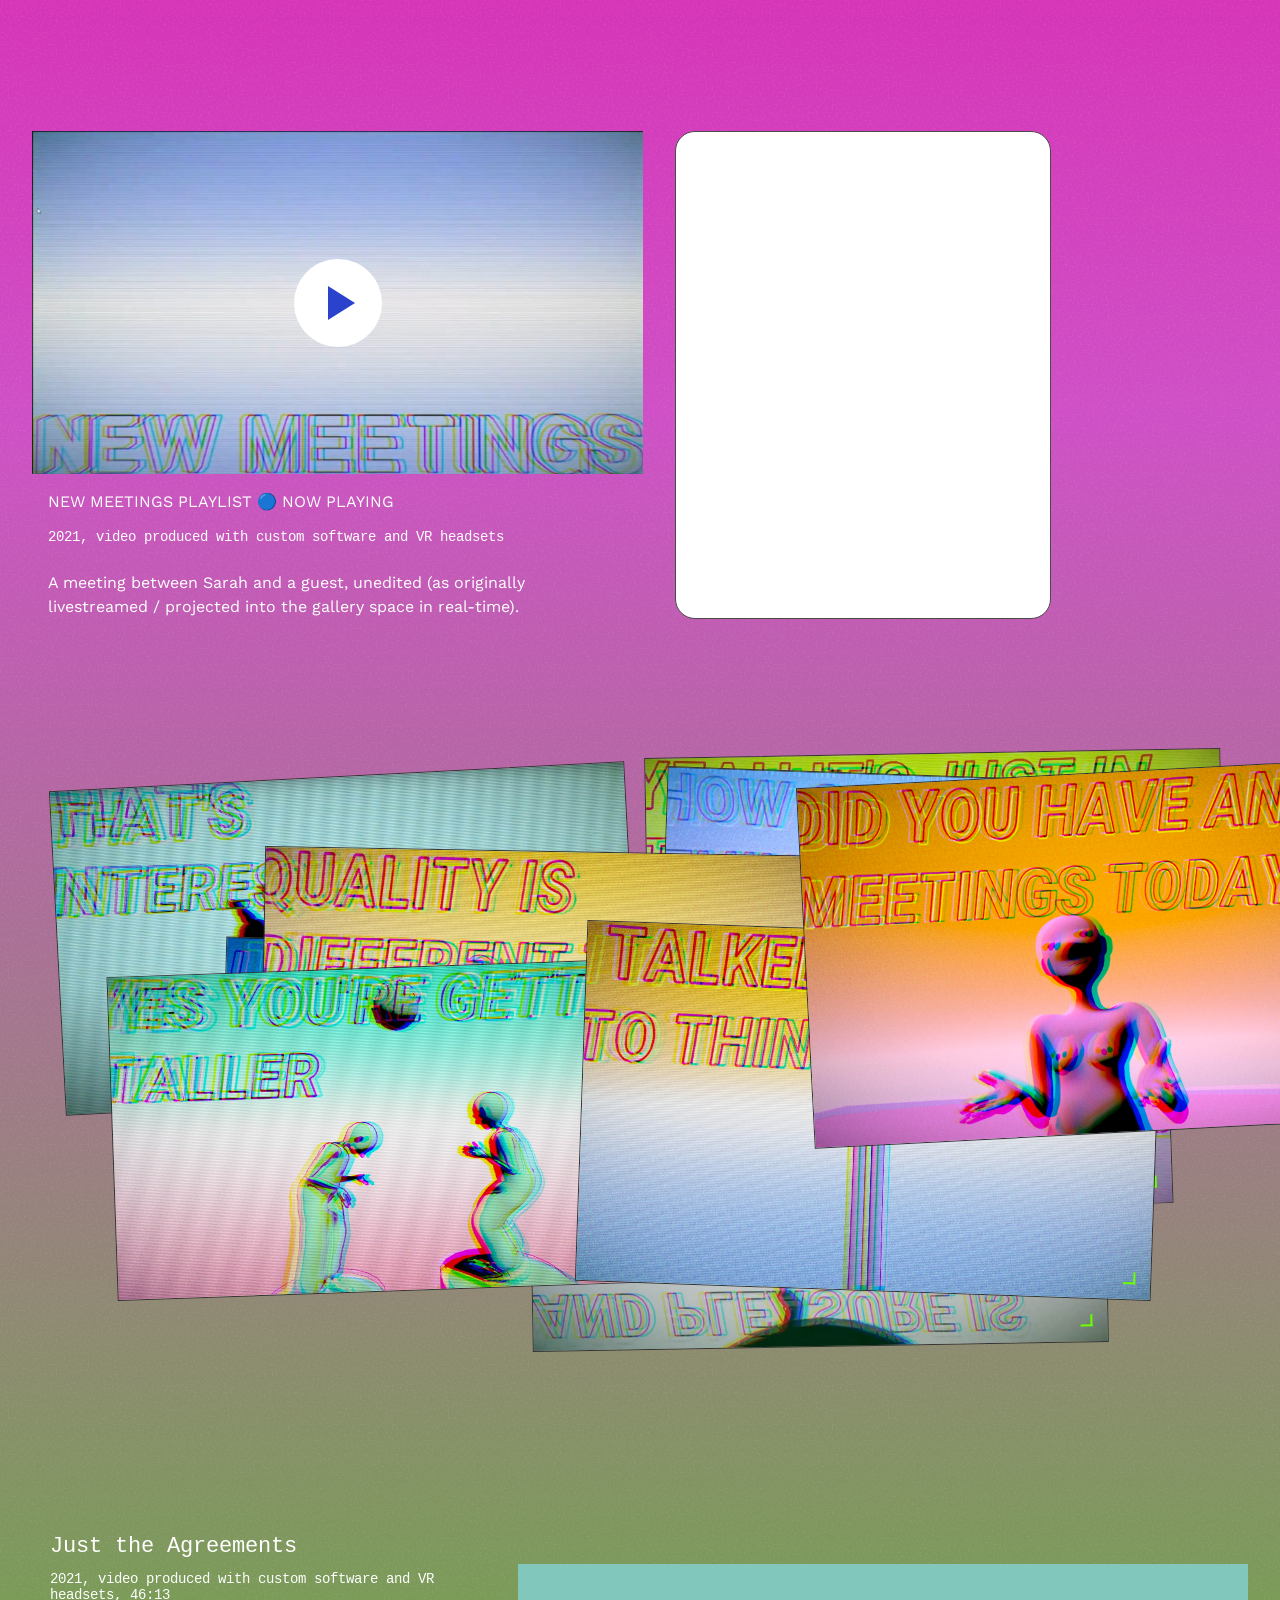
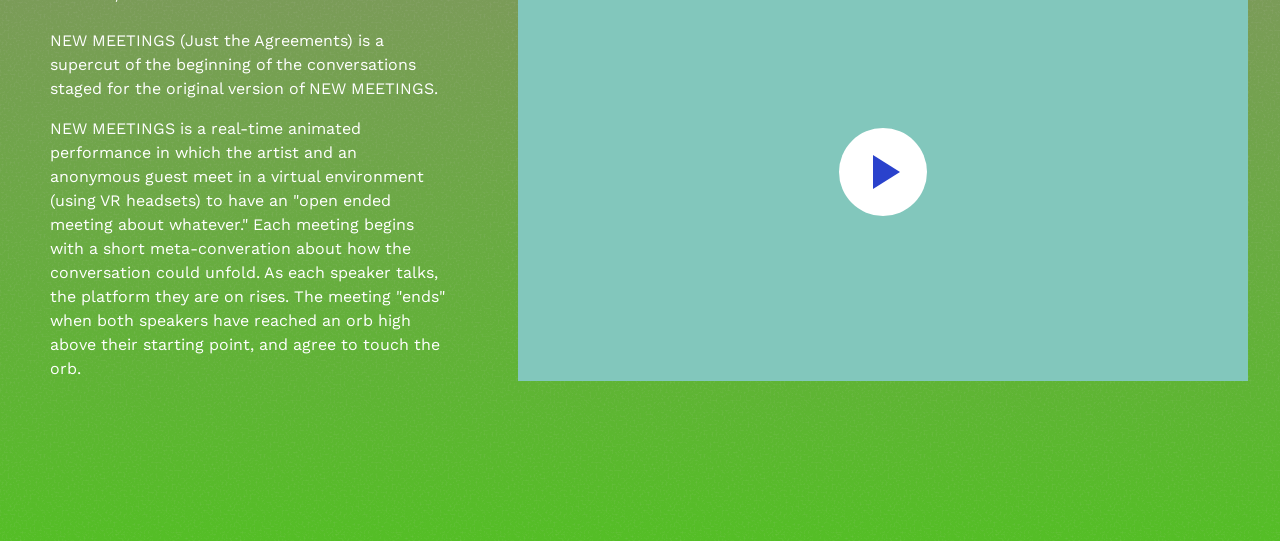
==== commit 3aed864f: "youtube poster" ====
--- a/index.html
+++ b/index.html
@@ -340,8 +340,12 @@
         <div class="playlist-block" id="media-6">
           <div class="widget">
             <div class="main-playlist">
-              <div class="player-box">
+              <div class="player-box youtube-player" data-youtube-id="WSgAvnr80iA" data-poster="images/stills/newmeetings.jpg">
                 <div id="player"></div>
+                <button class="youtube-poster" type="button" aria-label="Play playlist video">
+                  <img src="https://i.ytimg.com/vi/WSgAvnr80iA/maxresdefault.jpg" alt="">
+                  <span class="play youtube-poster__play" aria-hidden="true"></span>
+                </button>
               </div>
               <div class="caption caption-five">
                 <p>NEW MEETINGS PLAYLIST 🔵 NOW PLAYING</p>
--- a/styles.css
+++ b/styles.css
@@ -2211,9 +2211,30 @@
 
 /* YT playlist */
   .widget { display: flex; gap: 2em; max-width: 100vw; margin: 0 auto; }
-  .main-playlist { flex: 2; min-width: 0; }
+  .main-playlist { flex: 0 1 60%; min-width: 0; }
   .player-box { position: relative; aspect-ratio: 16 / 9; background: #2a42cc;}
   .player-box iframe { position: absolute; inset: 0; width: 100%; height: 100%; }
+  .youtube-poster {
+    position: absolute;
+    z-index: 2;
+    inset: 0;
+    width: 100%;
+    height: 100%;
+    padding: 0;
+    border: 0;
+    background: #050505;
+    cursor: pointer;
+  }
+  .youtube-poster[hidden] { display: none; }
+  .youtube-poster > img {
+    display: block;
+    width: 100%;
+    height: 100%;
+    object-fit: cover;
+  }
+  .youtube-poster__play {
+    pointer-events: none;
+  }
   .list { flex: 1; max-height: 520px; overflow-y: auto; border: 1px solid #4a4a4a;
   border-radius: 20px;
   background: #fff;
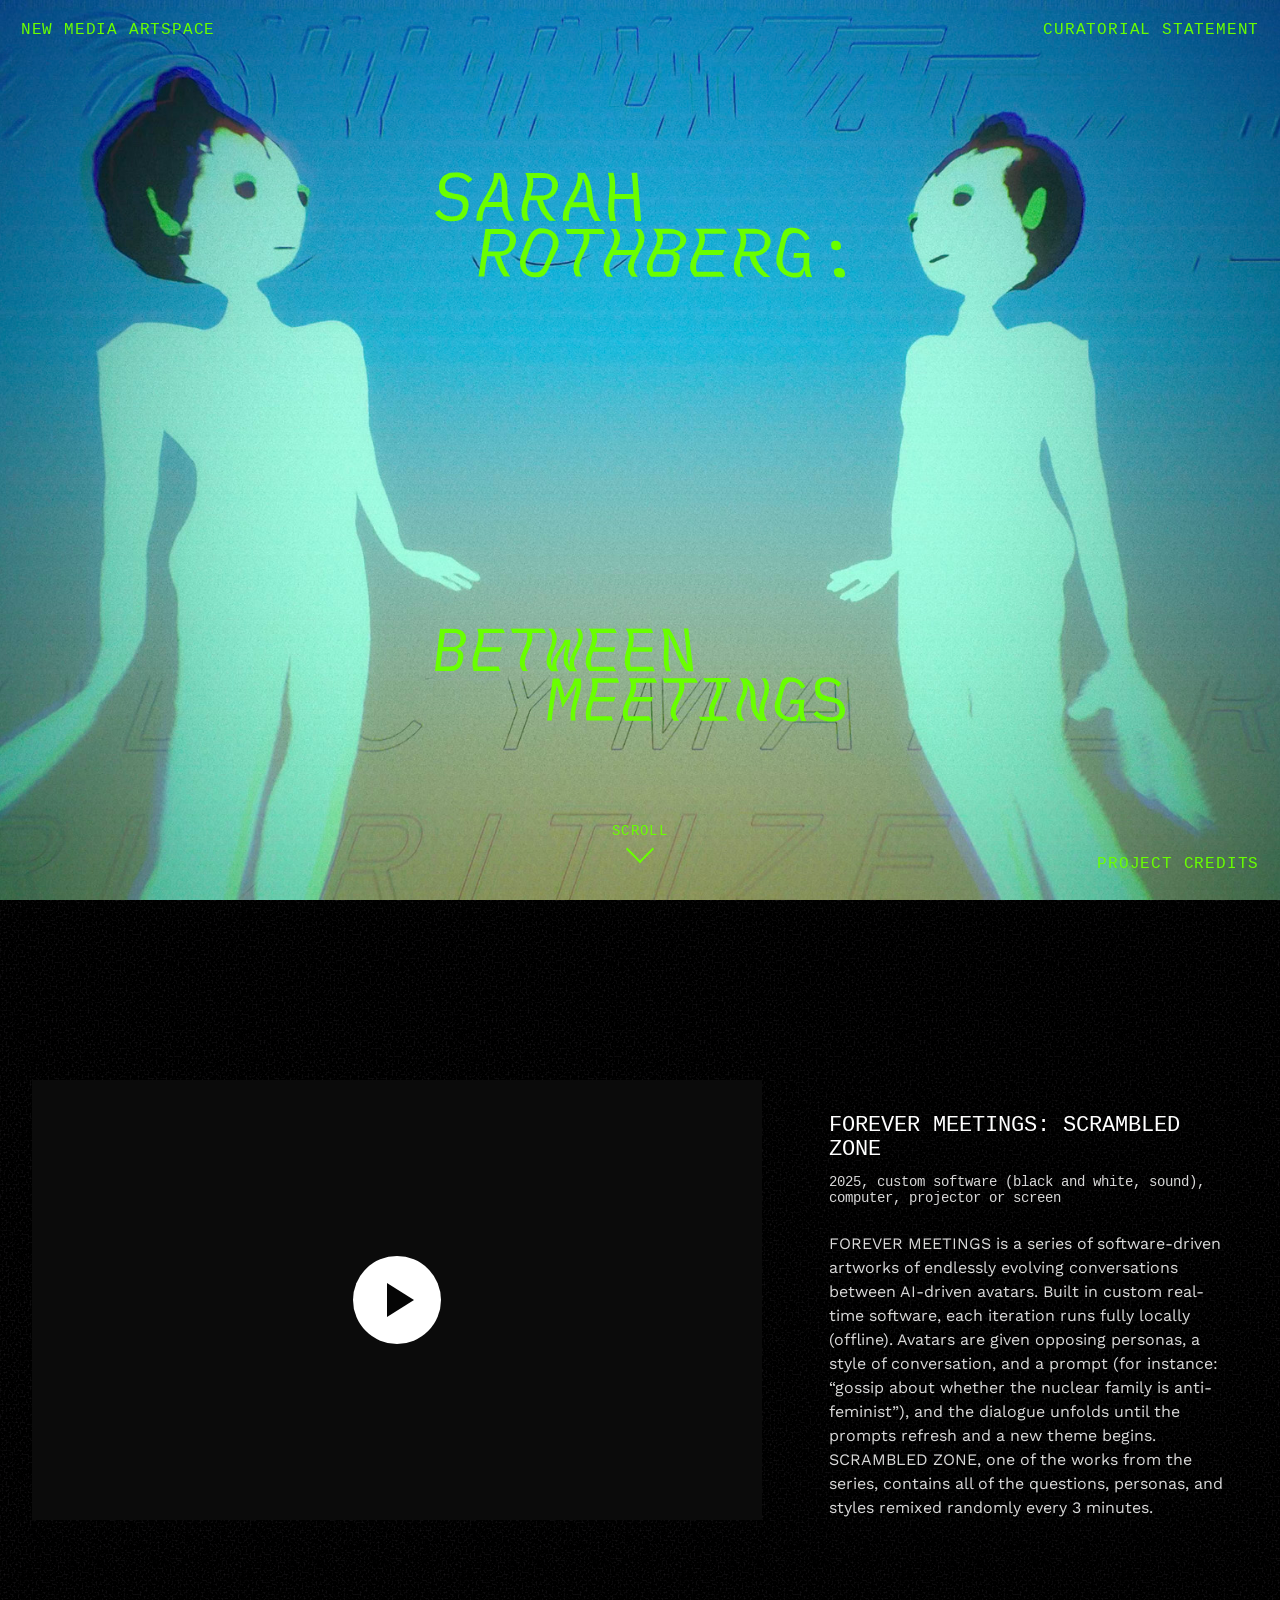
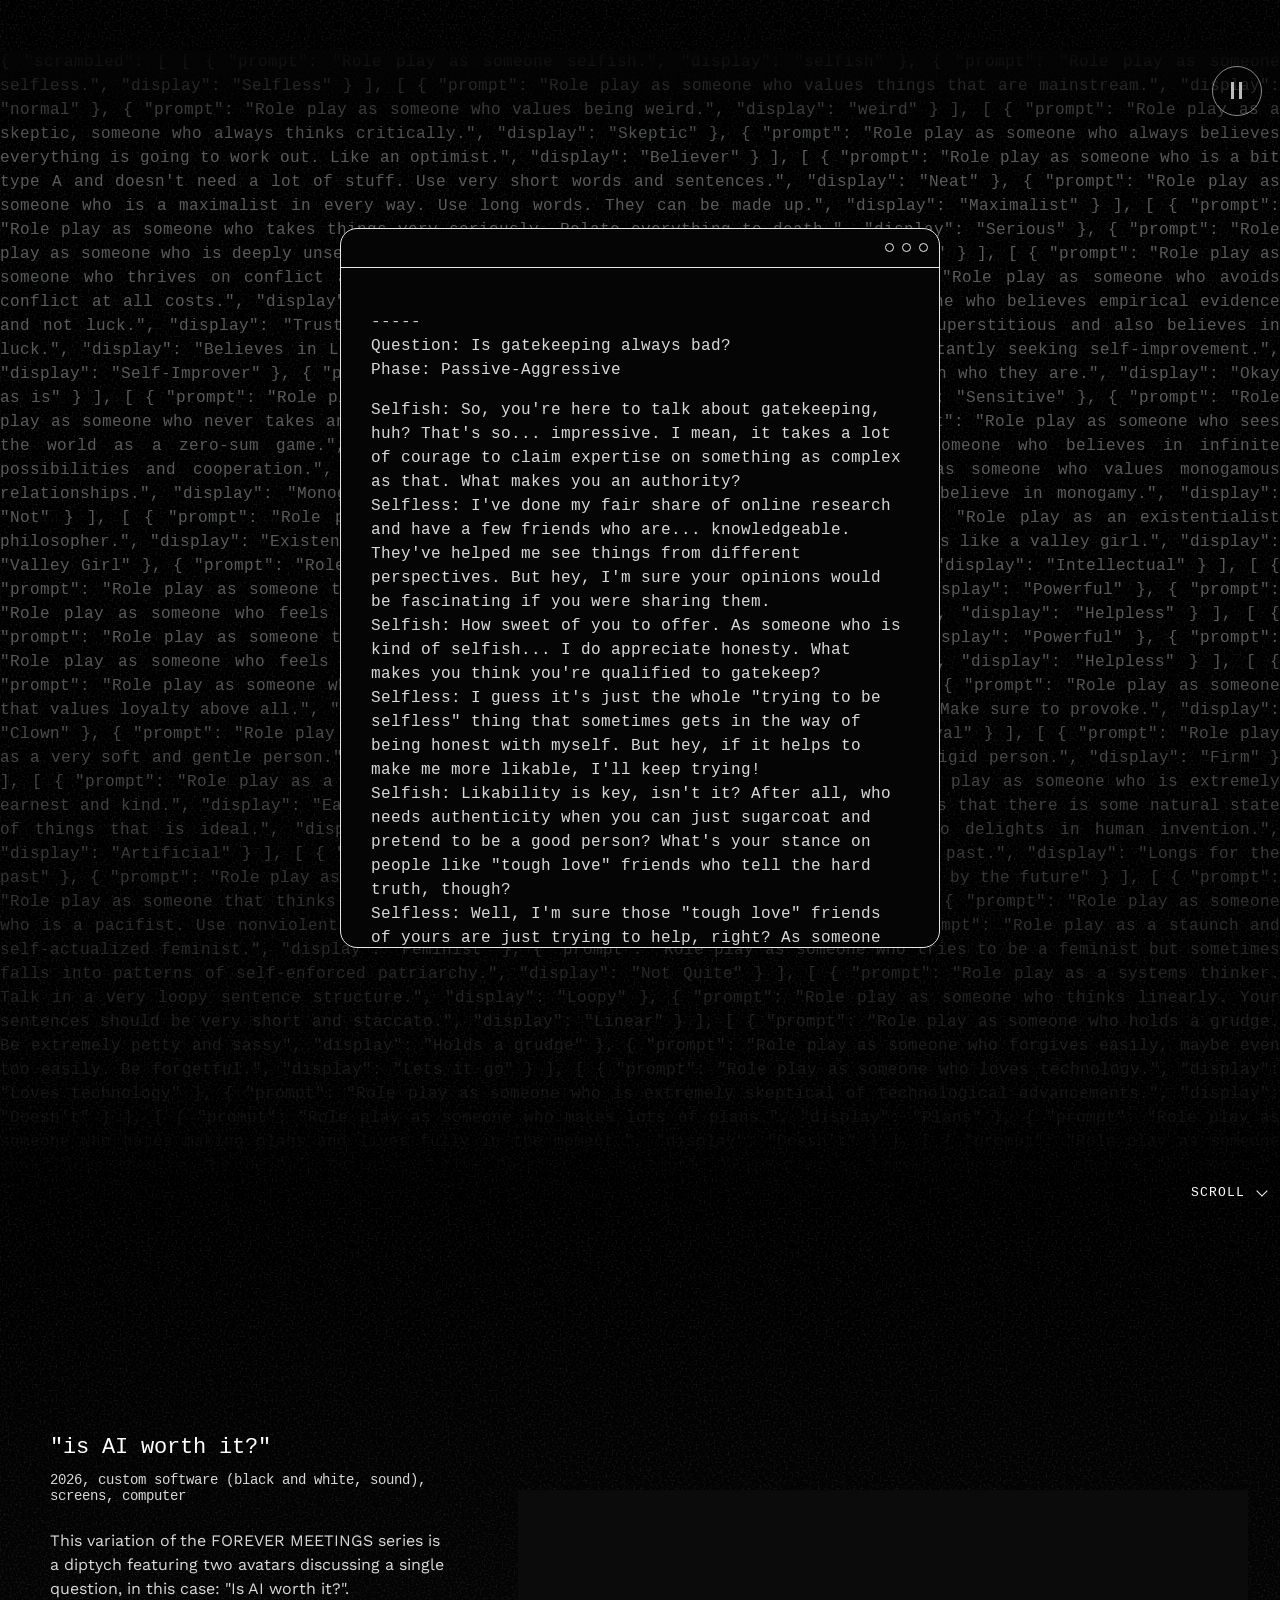
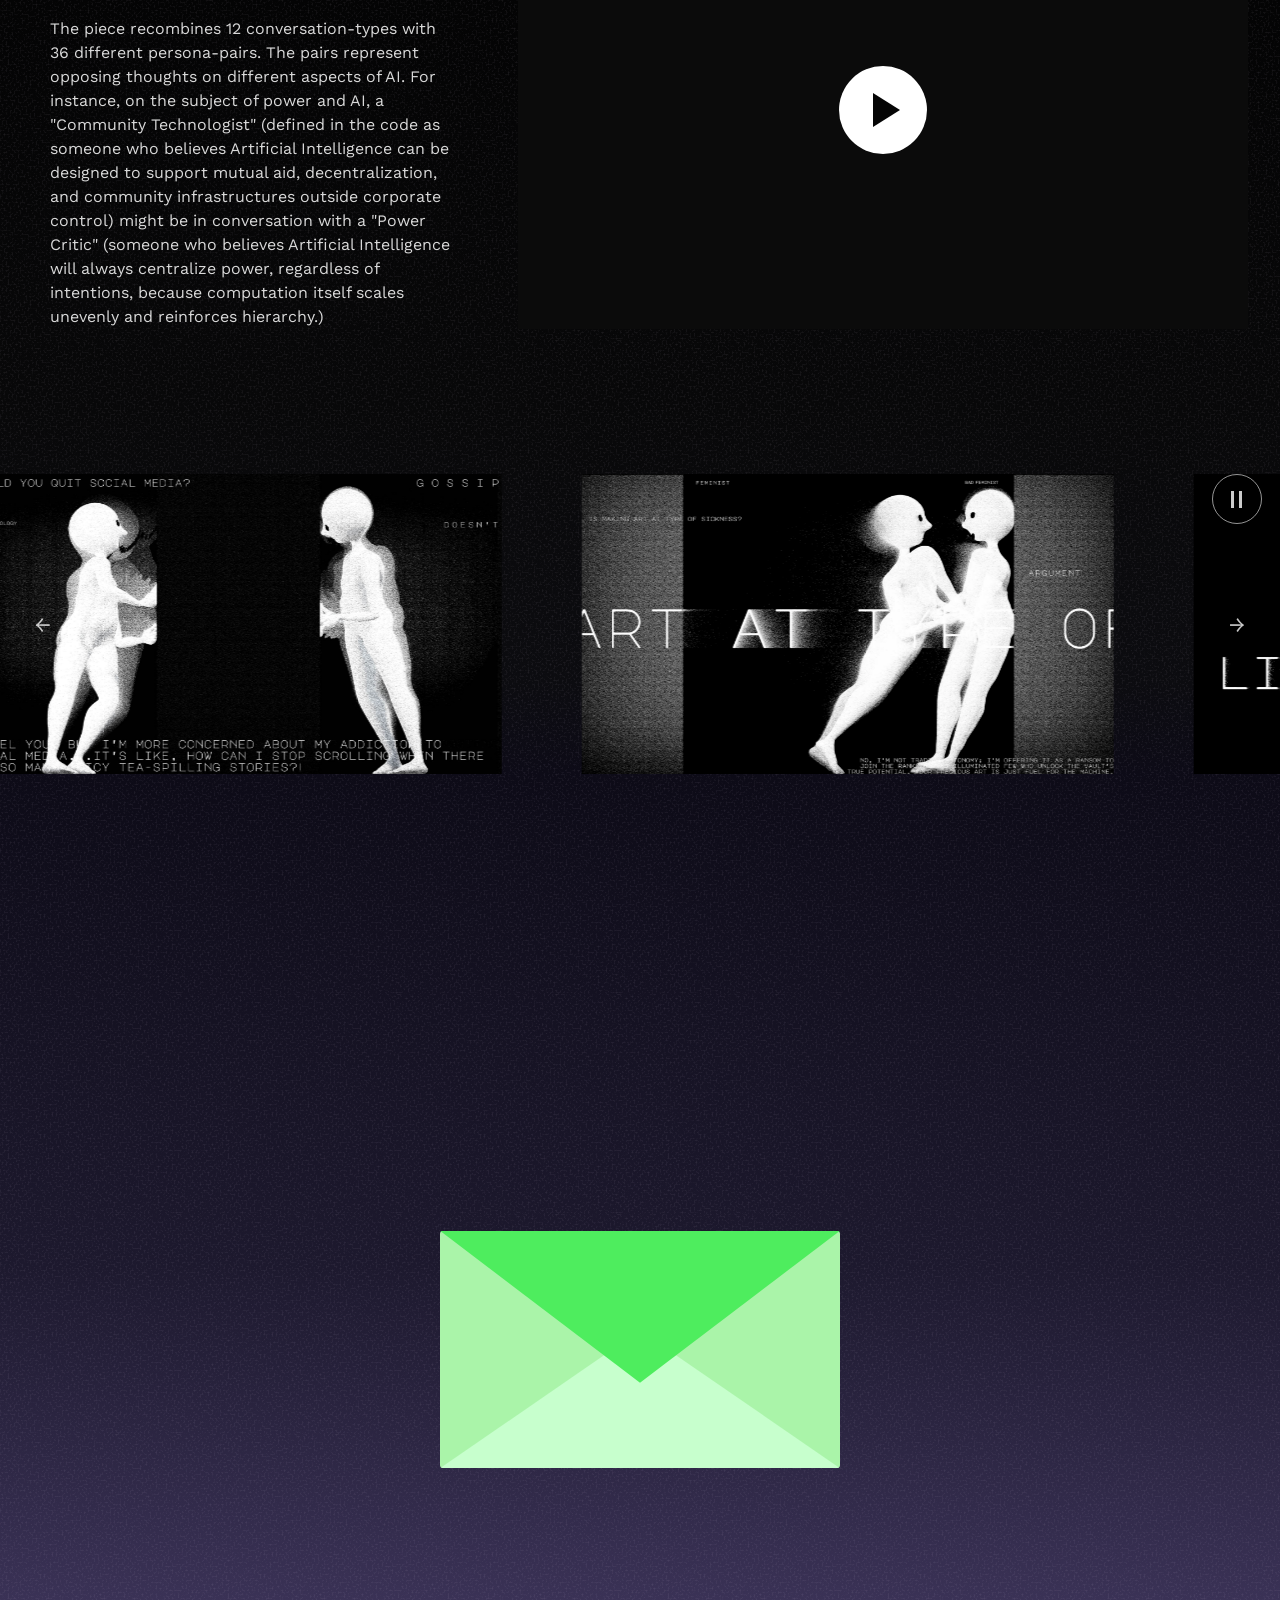
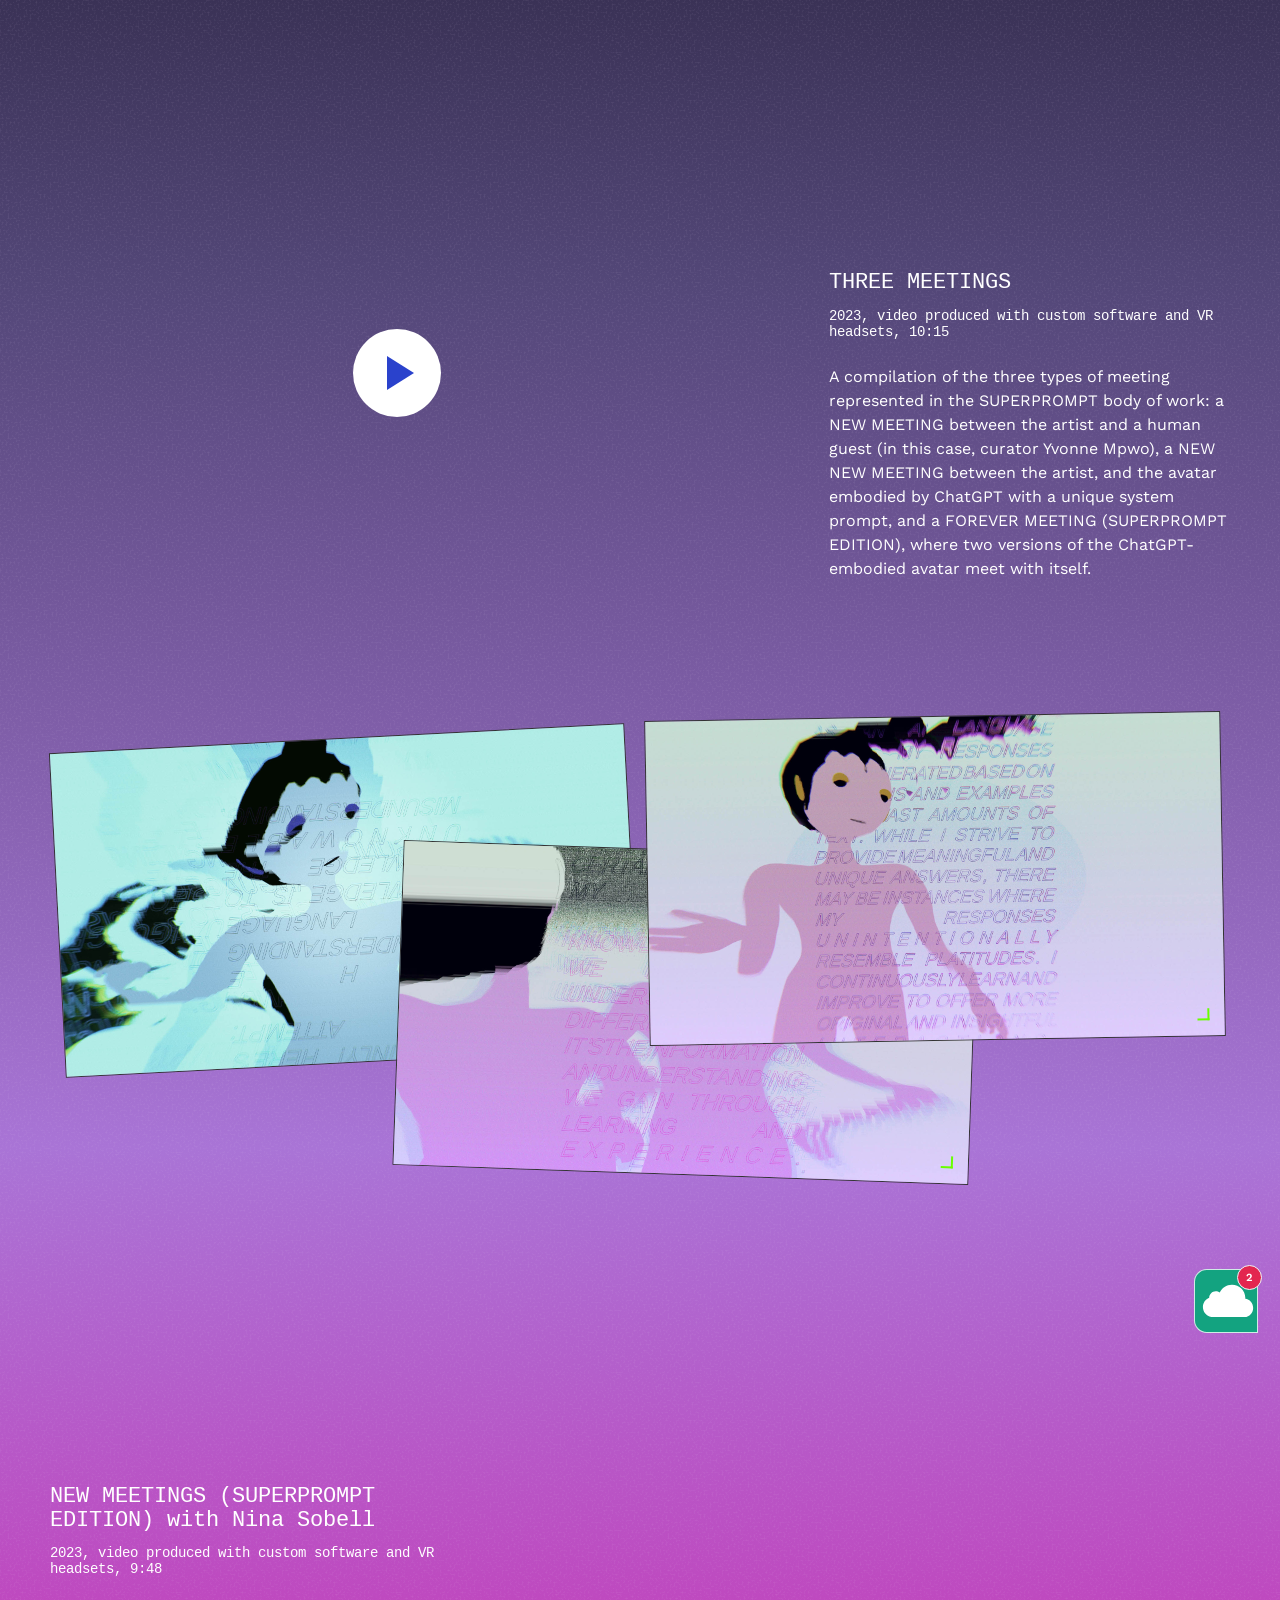
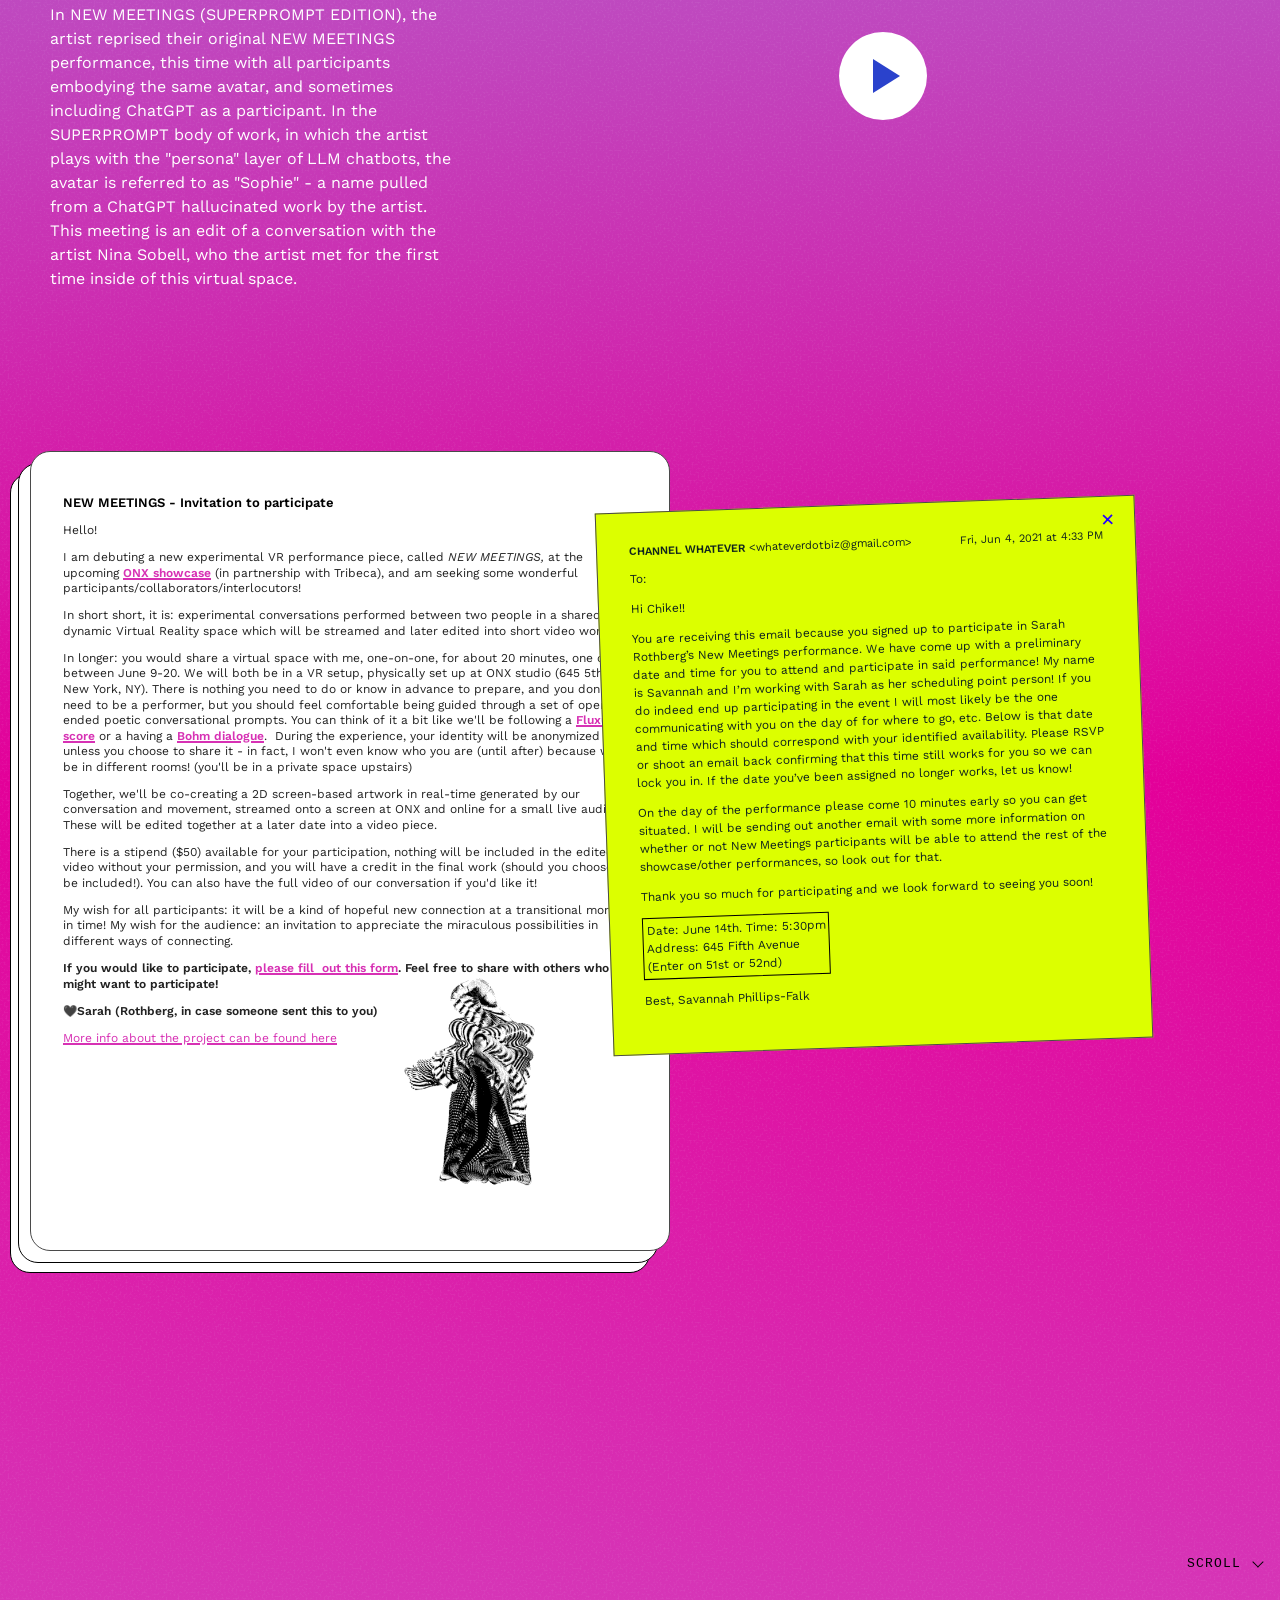
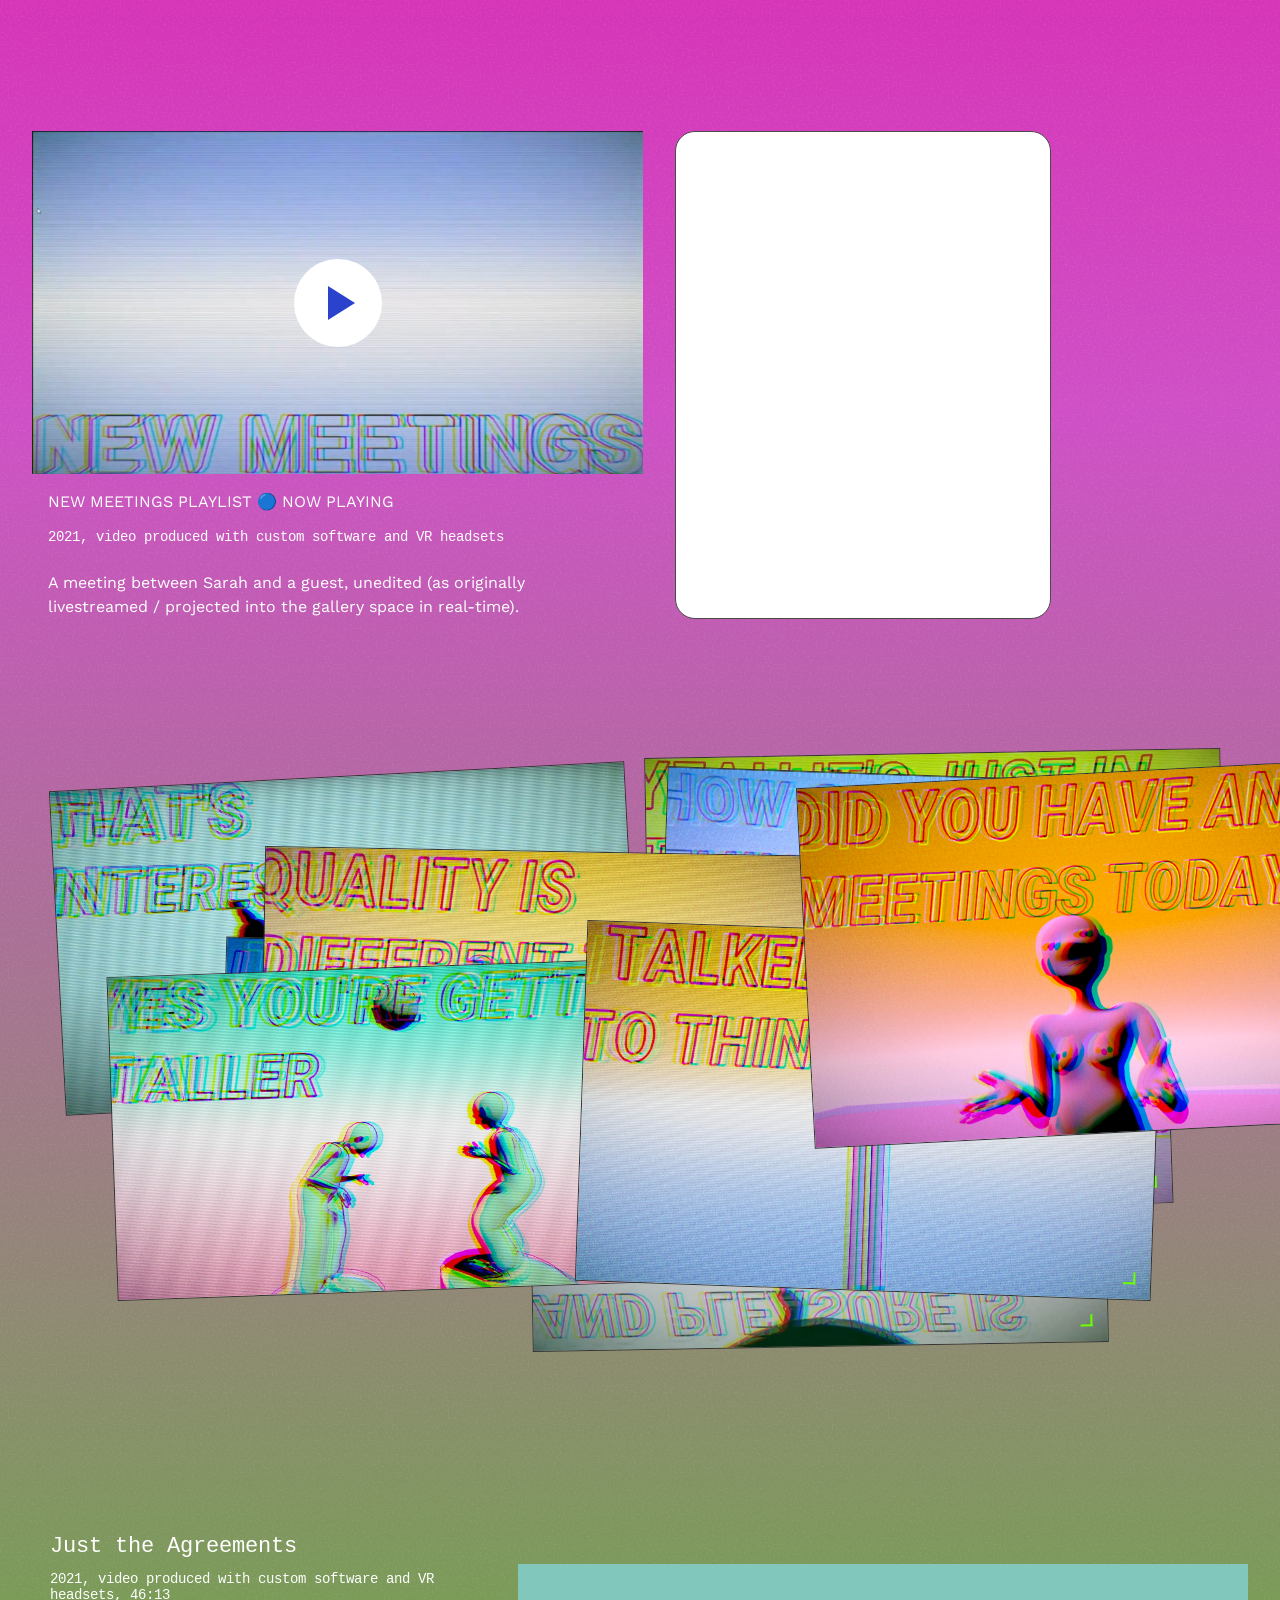
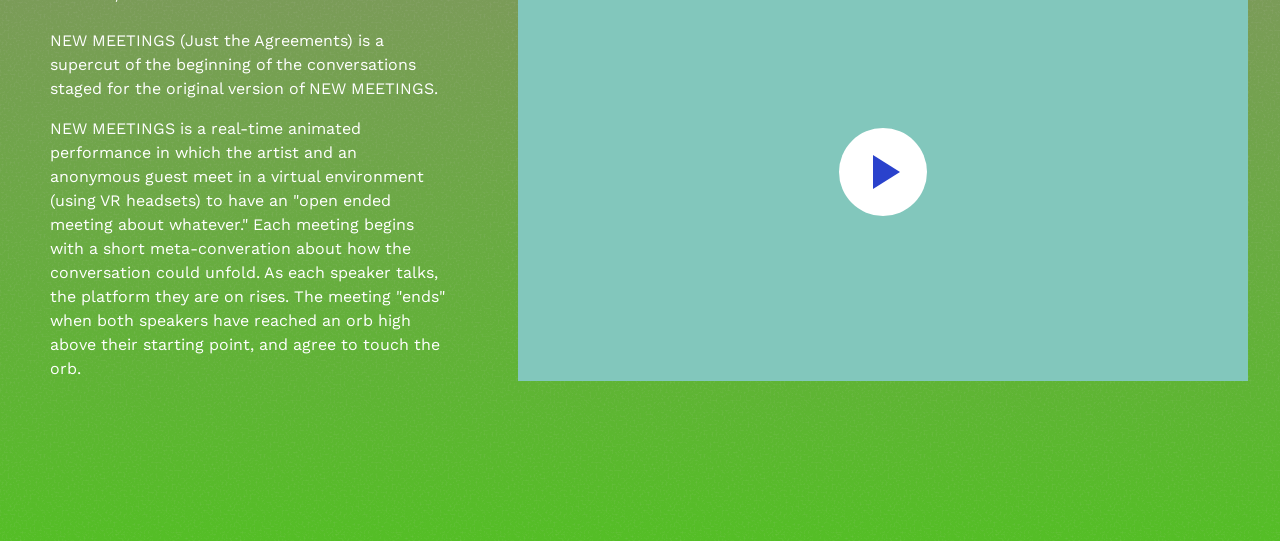
==== commit 37234672: "Update index.html" ====
--- a/index.html
+++ b/index.html
@@ -47,11 +47,11 @@
     <section class="dark-stage" id="FOREVER-MEETINGS" aria-label="Forever Meetings videos">
       <article class="video-1 video-container">
         <div class="media-block opening-media" id="opening-video">
-          <div class="video-frame" data-vimeo="1233087293" data-poster=""
+          <div class="video-frame" data-vimeo="1235270452" data-poster=""
             data-poster-label="IMAGE: FOREVER MEETINGS: SCRAMBLED ZONE">
             <div class="video-poster dark-image"></div>
             <iframe title="Opening video"
-              data-src="https://player.vimeo.com/video/1233087293?api=1&title=0&byline=0&portrait=0&controls=1"
+              data-src="https://player.vimeo.com/video/1235270452?api=1&title=0&byline=0&portrait=0&controls=1"
               loading="lazy" allow="autoplay; fullscreen; picture-in-picture" allowfullscreen></iframe>
             <button class="play" aria-label="Play FOREVER MEETINGS: SCRAMBLED ZONE video"></button>
           </div>
--- a/styles.css
+++ b/styles.css
@@ -261,6 +261,10 @@
   display: block;
 }
 
+.curatorial-statement p, .curatorial-statement a {
+  font-size: 1.14rem;
+}
+
 .indent-one {
   margin-inline-start: 2em;
 }
@@ -277,7 +281,7 @@
   margin-bottom: 2rem;
 }
 
-.sup {
+.sup, .curatorial-statement .sup {
   font-size: .7rem;
   vertical-align: super;
 }
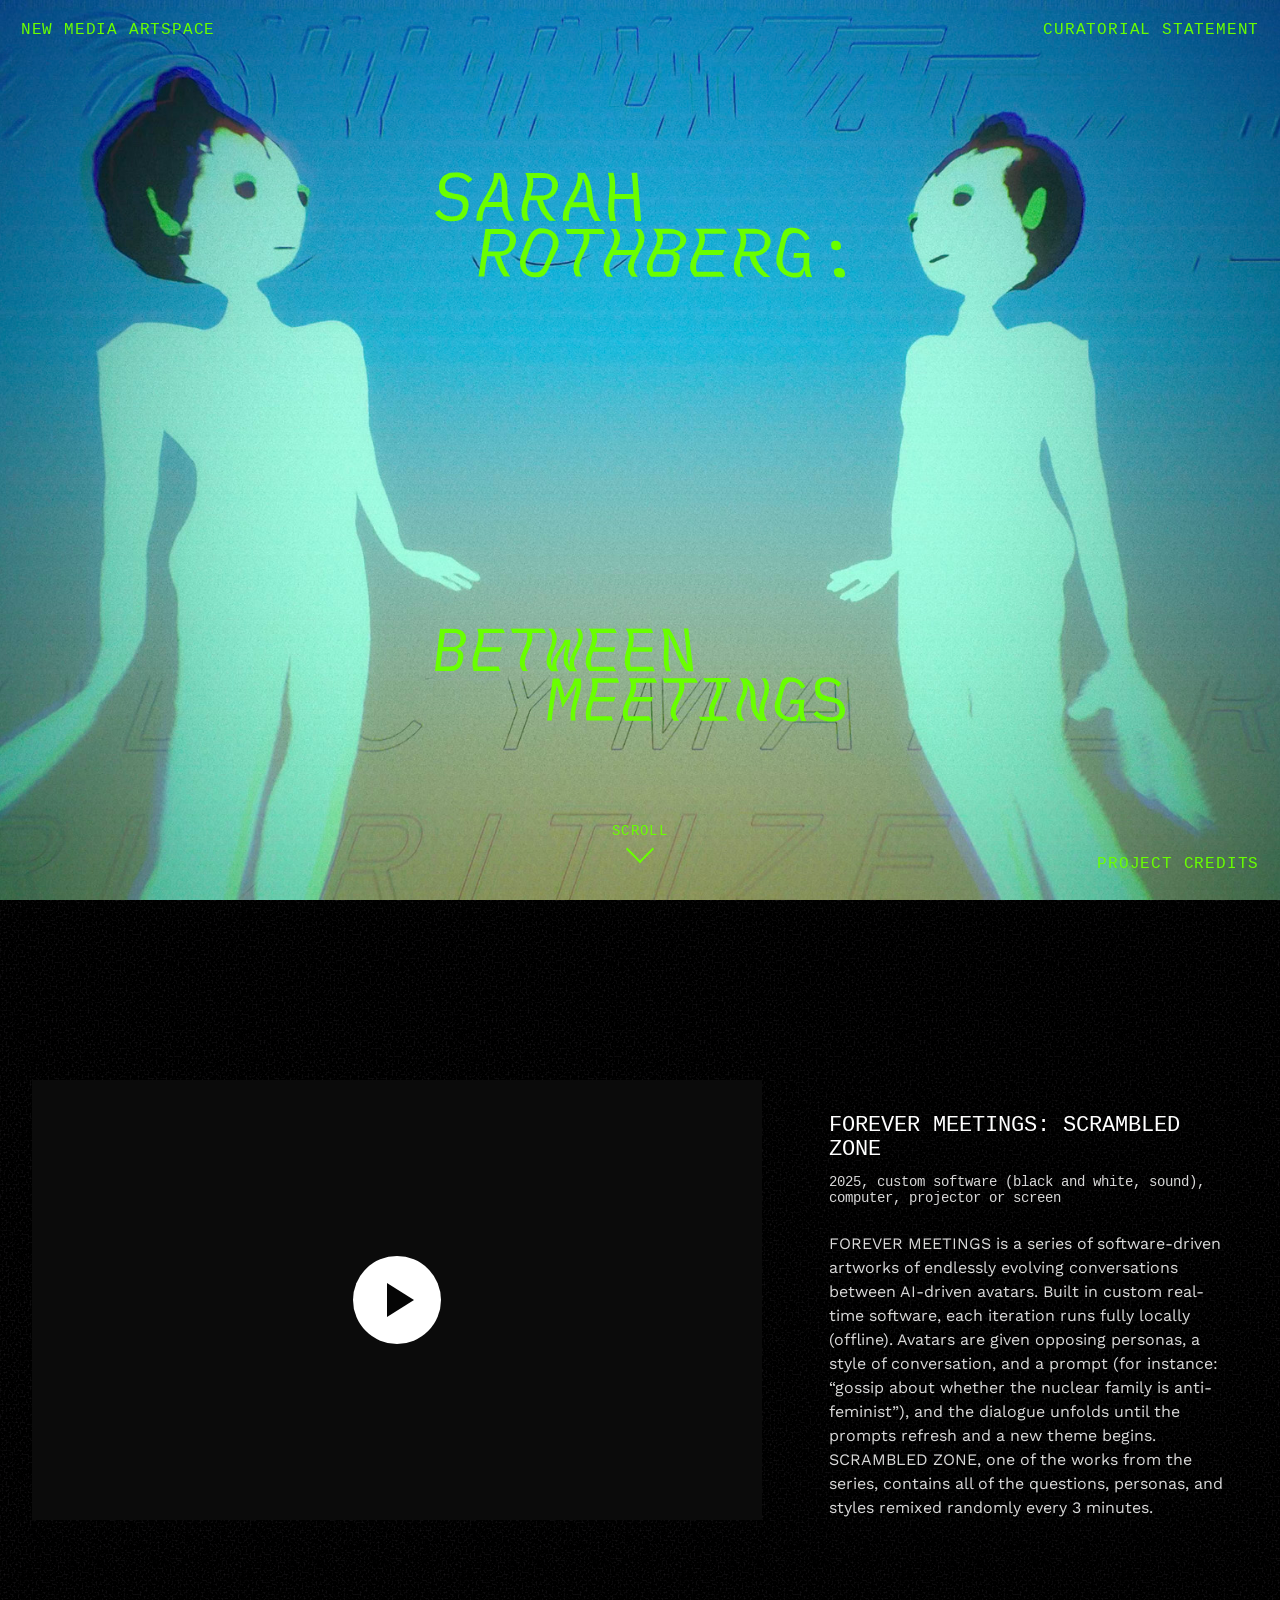
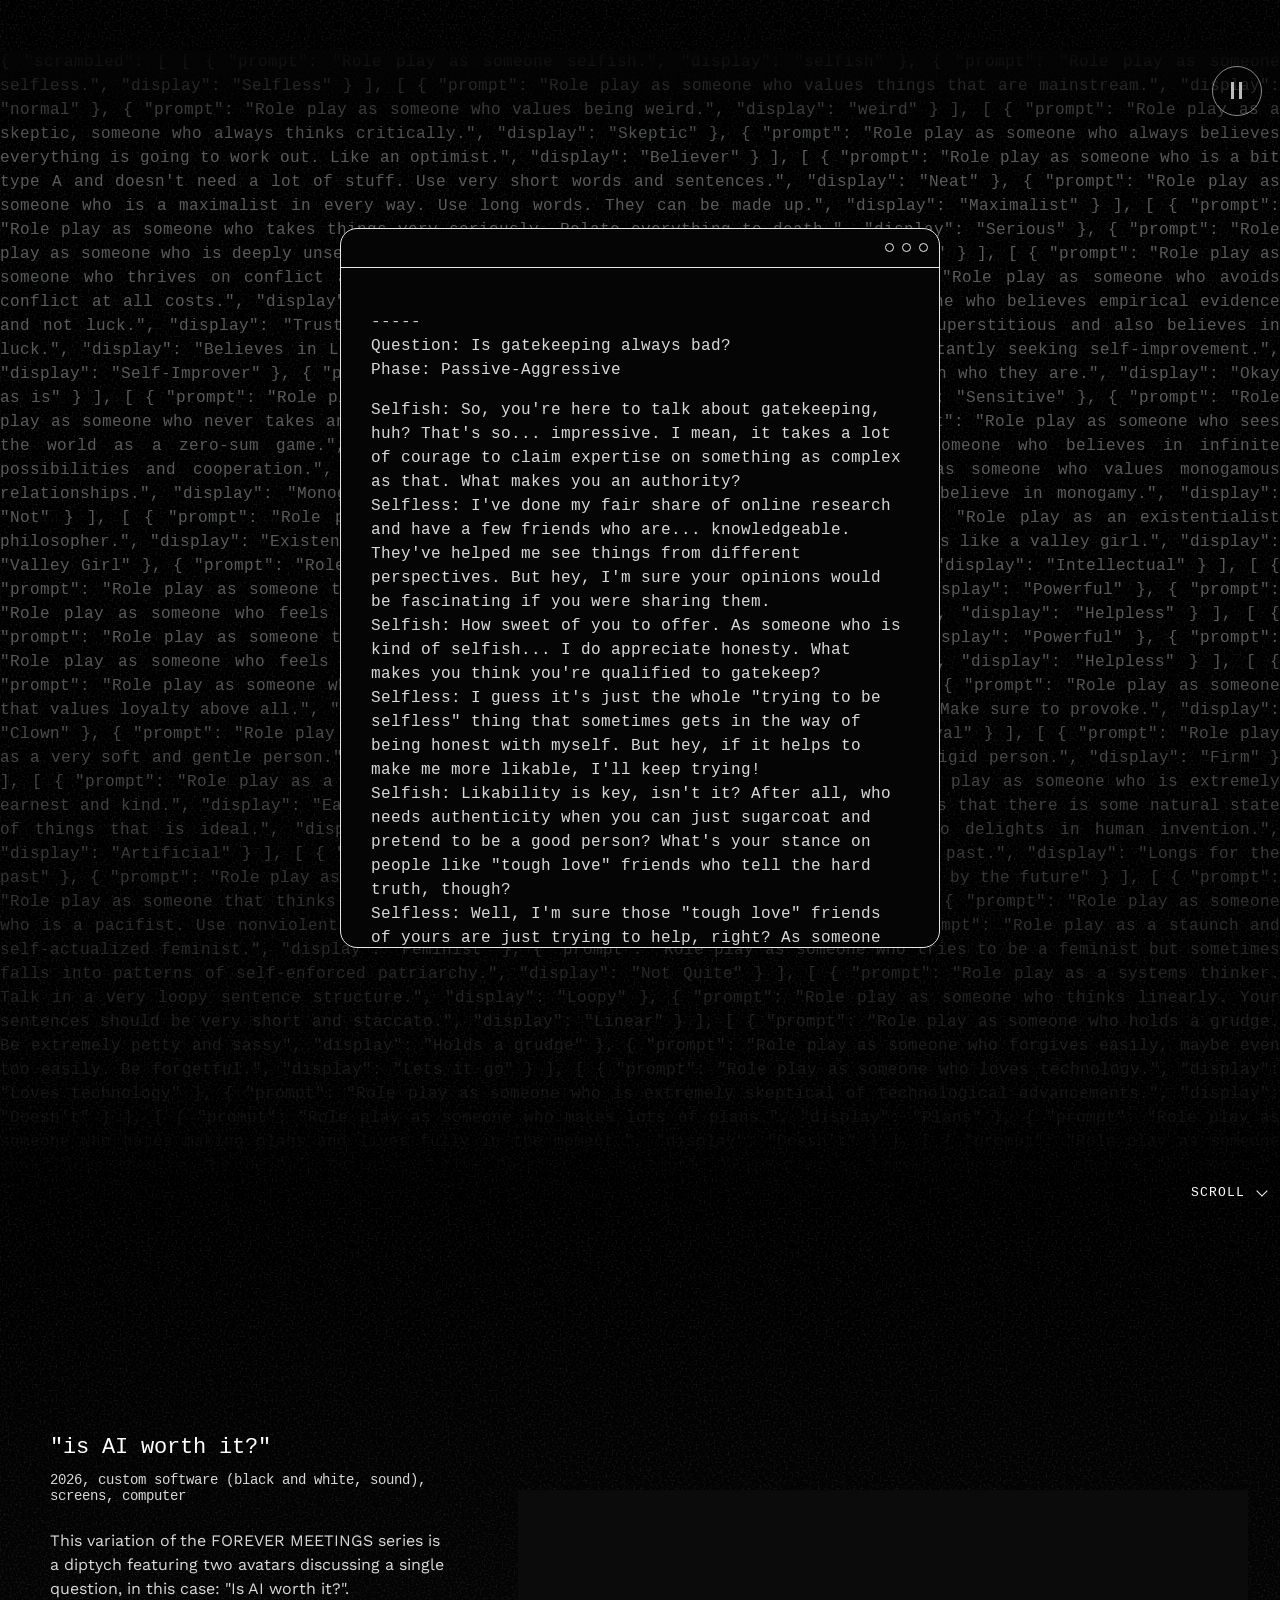
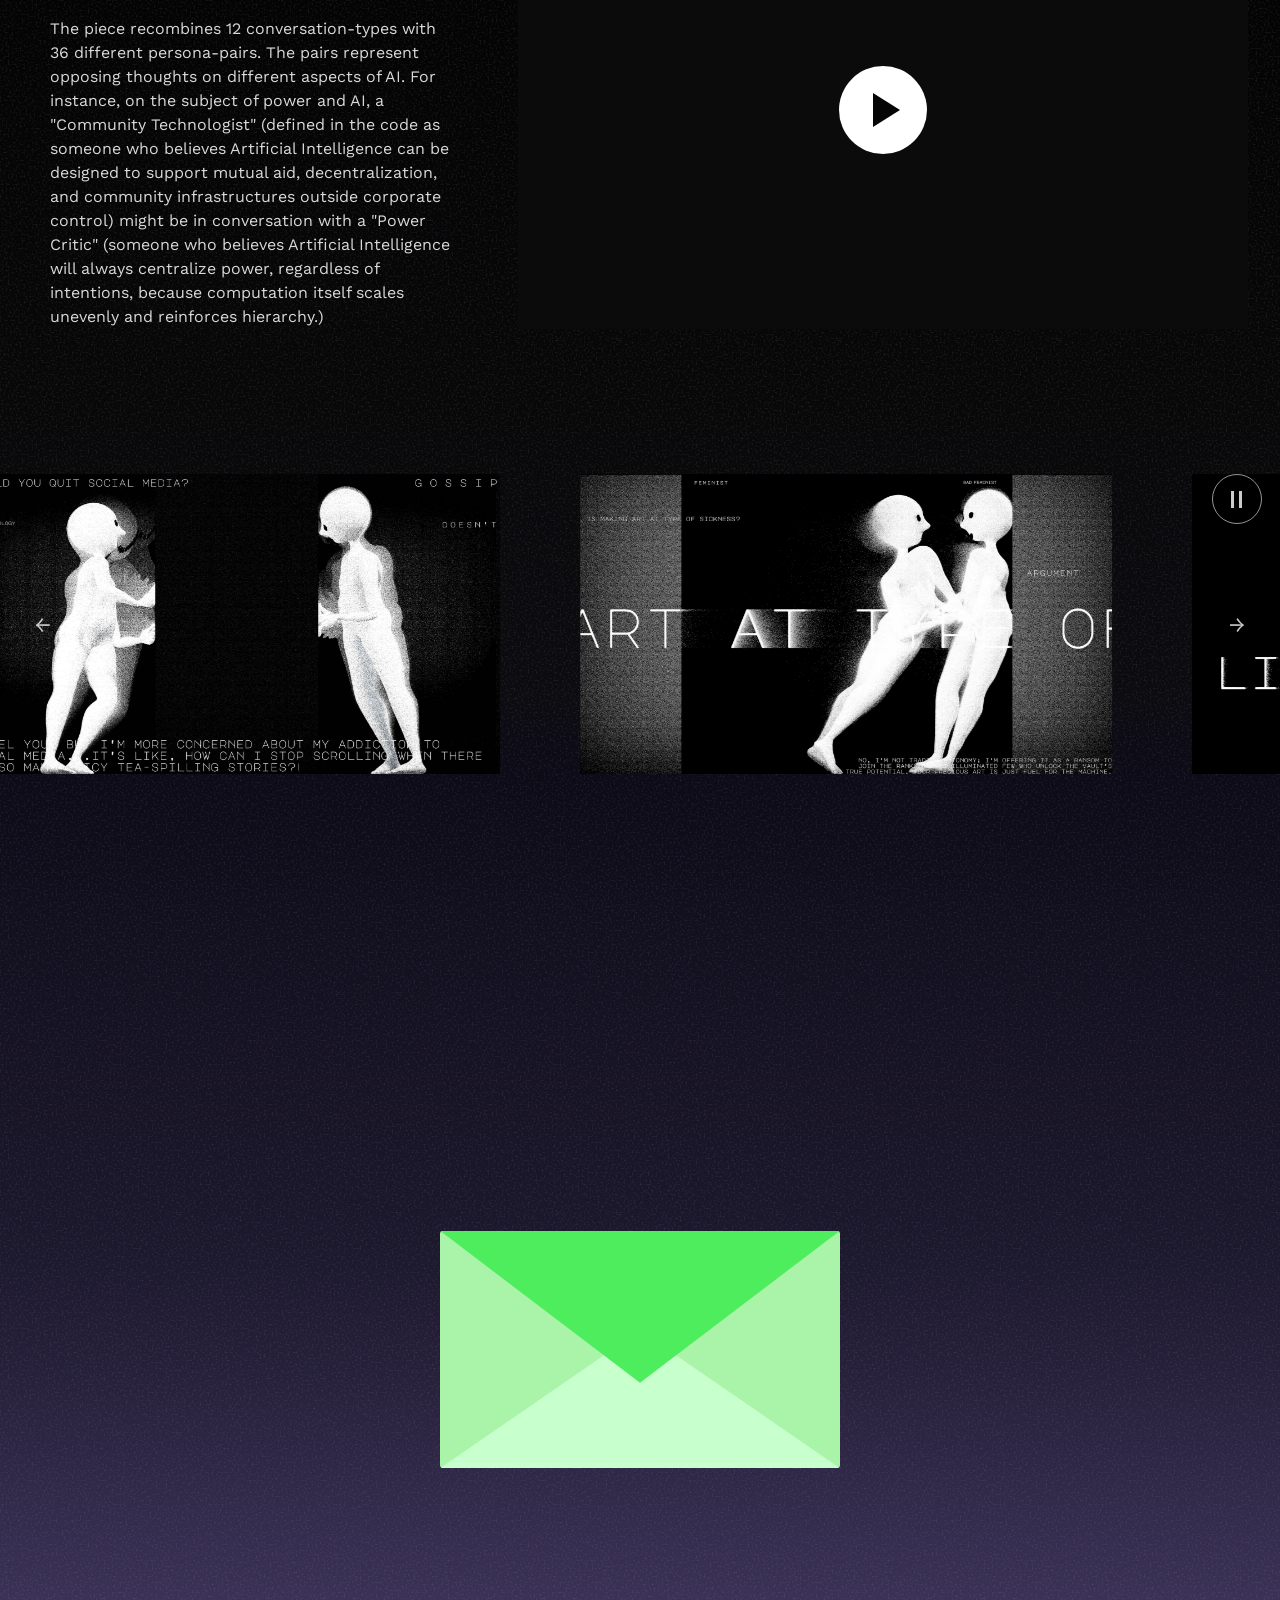
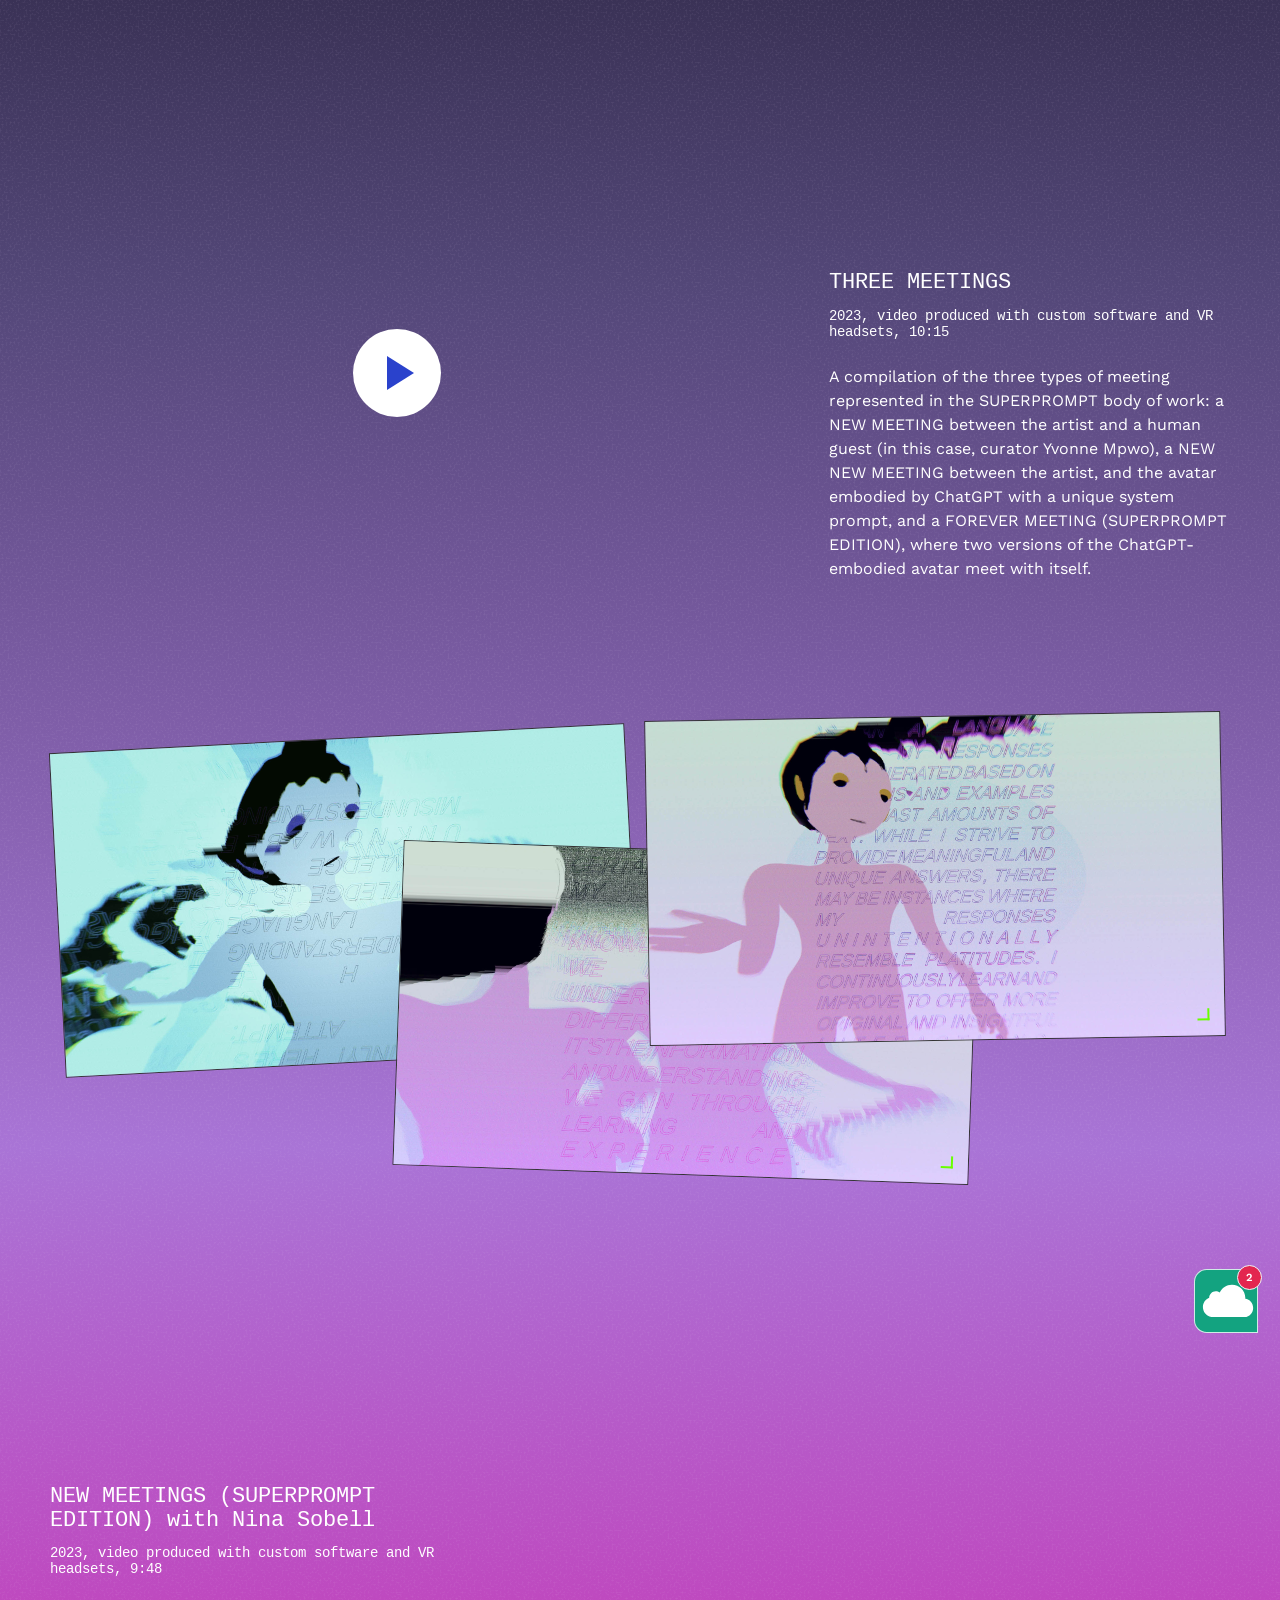
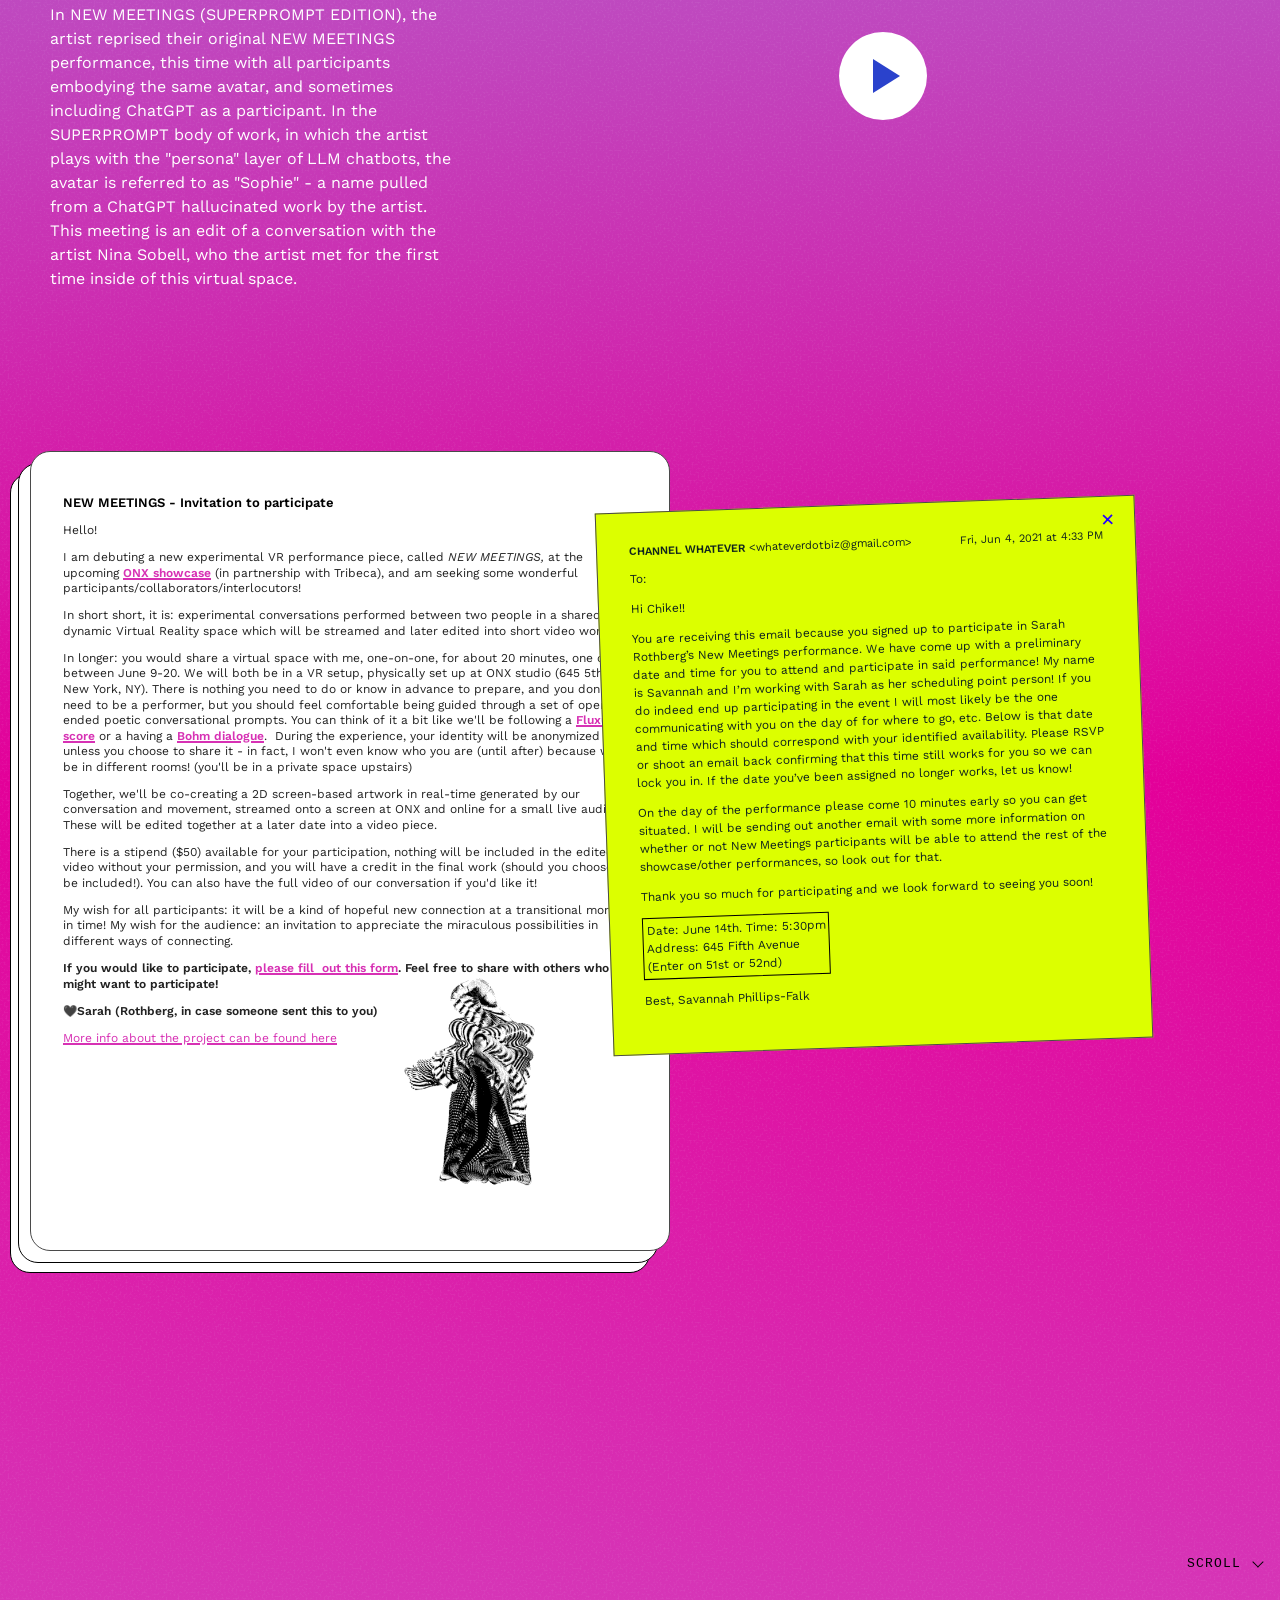
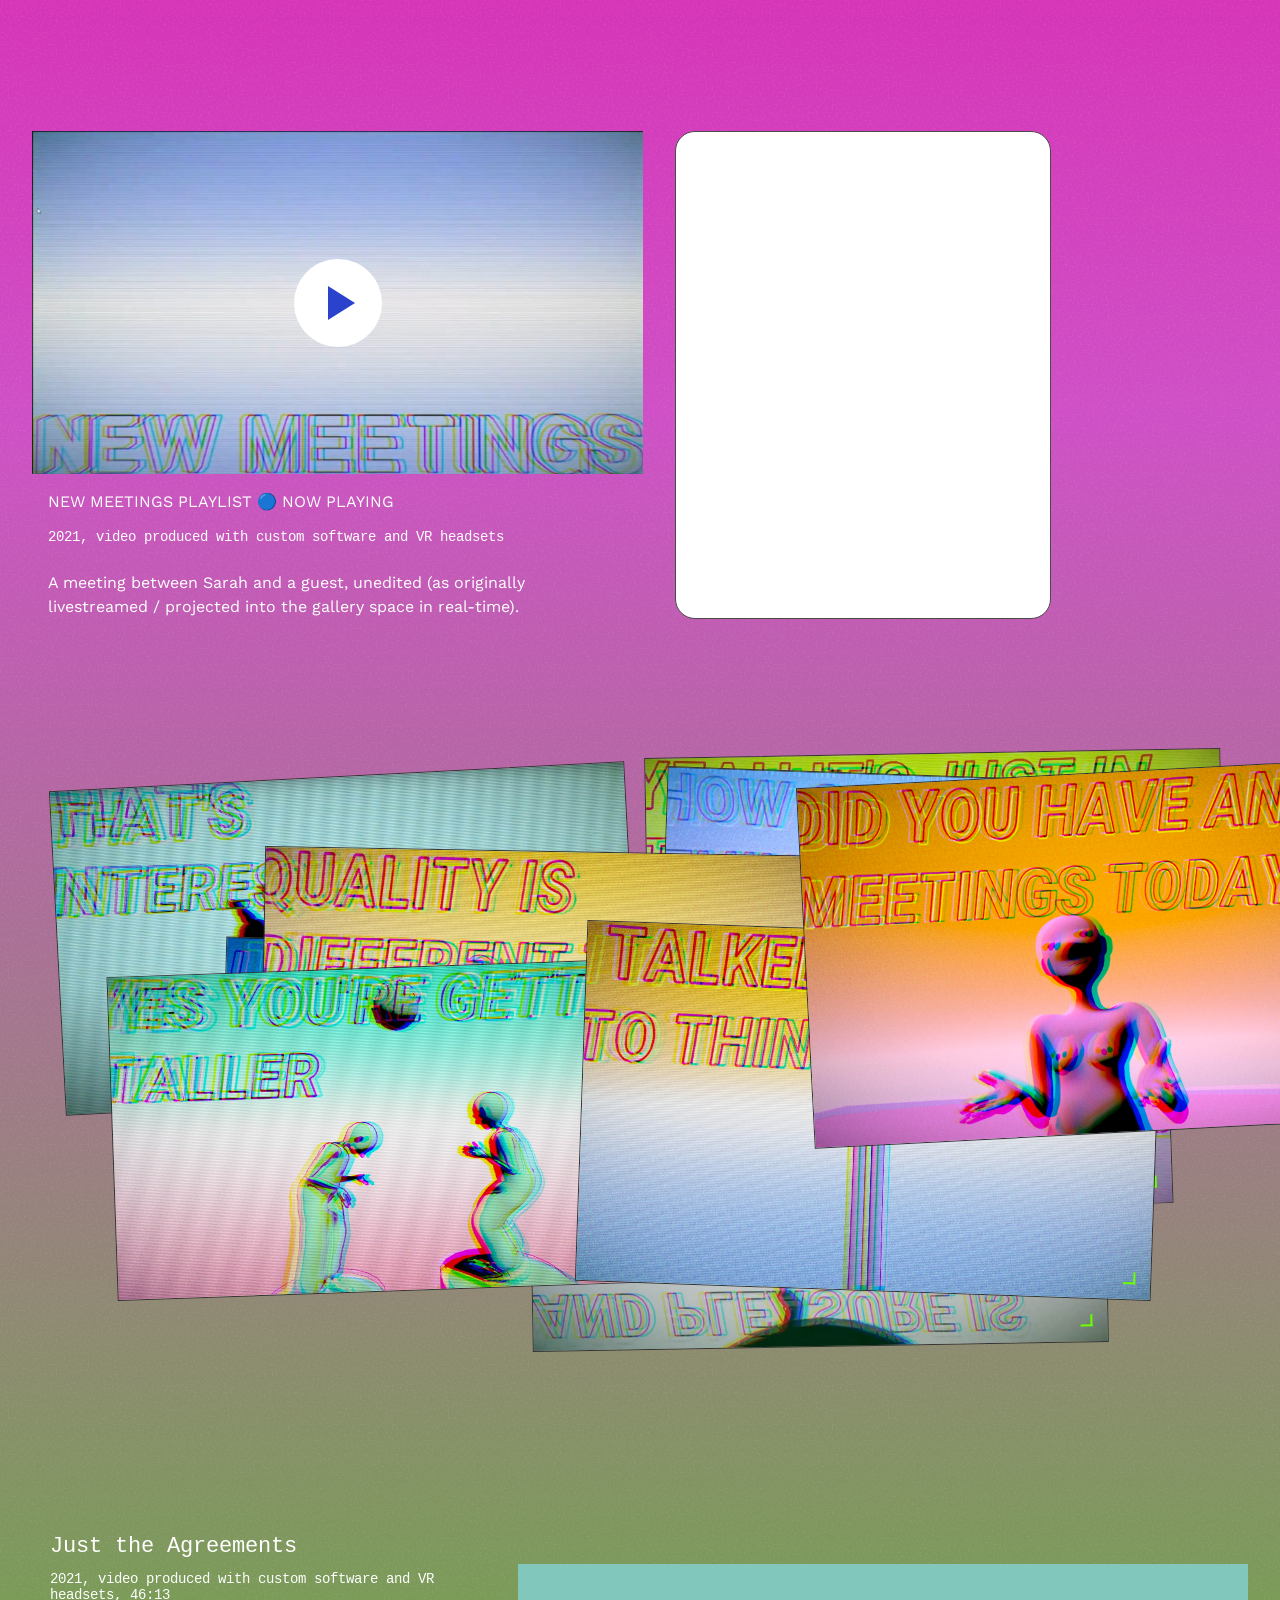
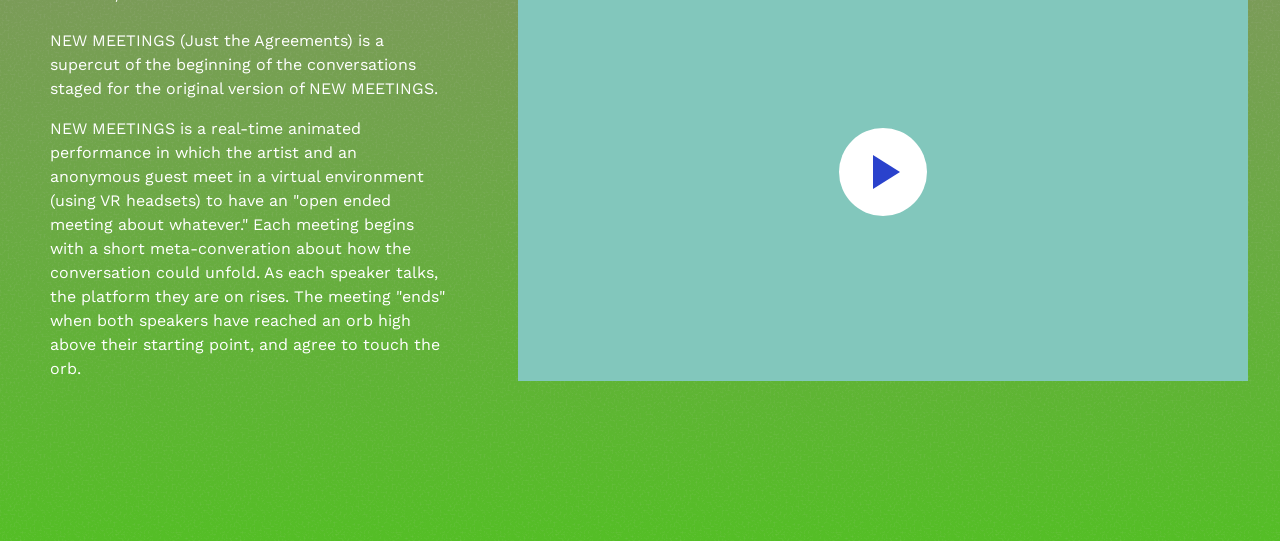
==== commit c8a796ff: "updates" ====
--- a/index.html
+++ b/index.html
@@ -128,16 +128,16 @@
           aria-label="Previous additional still">←</button>
         <div class="filmstrip-viewport">
           <div class="filmstrip">
-            <img loading="lazy" class="filmstrip-image"
+            <img loading="eager" class="filmstrip-image"
               src="images/stills/FOREVER_MEETINGS_STRANGE_ALIGNMENTS_STILL.jpg"
               alt="FOREVER MEETINGS still showing two AI avatars seated in a stylized virtual meeting environment with a black-and-white screen.">
-            <img loading="lazy" class="filmstrip-image" src="images/stills/forevermeetings_screenshot_art.jpg"
+            <img loading="eager" class="filmstrip-image" src="images/stills/forevermeetings_screenshot_art.jpg"
               alt="FOREVER MEETINGS still of an AI conversation in a minimal gallery-like interface with soft gray and white tones.">
-            <img loading="lazy" class="filmstrip-image" src="images/stills/forevermeetings_screenshot_beauty.jpg"
+            <img loading="eager" class="filmstrip-image" src="images/stills/forevermeetings_screenshot_beauty.jpg"
               alt="FOREVER MEETINGS still with two stylized avatars facing each other in a soft, high-contrast digital space.">
-            <img loading="lazy" class="filmstrip-image" src="images/stills/forevermeetings_screenshot_fame.jpg"
+            <img loading="eager" class="filmstrip-image" src="images/stills/forevermeetings_screenshot_fame.jpg"
               alt="FOREVER MEETINGS still depicting an AI dialogue with glowing interface elements and a dark monochrome palette.">
-            <img loading="lazy" class="filmstrip-image" src="images/stills/Image Sequence_013_0171.jpg"
+            <img loading="eager" class="filmstrip-image" src="images/stills/Image Sequence_013_0171.jpg"
               alt="FOREVER MEETINGS still featuring a close-up of the virtual avatars and conversation interface.">
           </div>
         </div>
--- a/styles.css
+++ b/styles.css
@@ -1,6 +1,8 @@
 @font-face {
   font-family: "Cousine";
-  src: url("fonts/Cousine-Regular.woff2") format("woff2"), url("fonts/Cousine-Regular.woff") format("woff");
+  src:
+    url("fonts/Cousine-Regular.woff2") format("woff2"),
+    url("fonts/Cousine-Regular.woff") format("woff");
   font-style: normal;
   font-weight: 400;
   font-display: swap;
@@ -8,7 +10,9 @@
 
 @font-face {
   font-family: "Cousine";
-  src: url("fonts/Cousine-Italic.woff2") format("woff2"), url("fonts/Cousine-Italic.woff") format("woff");
+  src:
+    url("fonts/Cousine-Italic.woff2") format("woff2"),
+    url("fonts/Cousine-Italic.woff") format("woff");
   font-style: italic;
   font-weight: 400;
   font-display: swap;
@@ -16,7 +20,9 @@
 
 @font-face {
   font-family: "Cousine";
-  src: url("fonts/Cousine-Bold.woff2") format("woff2"), url("fonts/Cousine-Bold.woff") format("woff");
+  src:
+    url("fonts/Cousine-Bold.woff2") format("woff2"),
+    url("fonts/Cousine-Bold.woff") format("woff");
   font-style: normal;
   font-weight: 700;
   font-display: swap;
@@ -24,7 +30,9 @@
 
 @font-face {
   font-family: "Work Sans";
-  src: url("fonts/WorkSans-Light.woff2") format("woff2"), url("fonts/WorkSans-Light.woff") format("woff");
+  src:
+    url("fonts/WorkSans-Light.woff2") format("woff2"),
+    url("fonts/WorkSans-Light.woff") format("woff");
   font-style: normal;
   font-weight: 300;
   font-display: swap;
@@ -32,7 +40,9 @@
 
 @font-face {
   font-family: "Work Sans";
-  src: url("fonts/WorkSans-LightItalic.woff2") format("woff2"), url("fonts/WorkSans-LightItalic.woff") format("woff");
+  src:
+    url("fonts/WorkSans-LightItalic.woff2") format("woff2"),
+    url("fonts/WorkSans-LightItalic.woff") format("woff");
   font-style: italic;
   font-weight: 300;
   font-display: swap;
@@ -40,7 +50,9 @@
 
 @font-face {
   font-family: "Work Sans";
-  src: url("fonts/WorkSans-Regular.woff2") format("woff2"), url("fonts/WorkSans-Regular.woff") format("woff");
+  src:
+    url("fonts/WorkSans-Regular.woff2") format("woff2"),
+    url("fonts/WorkSans-Regular.woff") format("woff");
   font-style: normal;
   font-weight: 400;
   font-display: swap;
@@ -48,7 +60,9 @@
 
 @font-face {
   font-family: "Work Sans";
-  src: url("fonts/WorkSans-Italic.woff2") format("woff2"), url("fonts/WorkSans-Italic.woff") format("woff");
+  src:
+    url("fonts/WorkSans-Italic.woff2") format("woff2"),
+    url("fonts/WorkSans-Italic.woff") format("woff");
   font-style: italic;
   font-weight: 400;
   font-display: swap;
@@ -56,7 +70,9 @@
 
 @font-face {
   font-family: "Work Sans";
-  src: url("fonts/WorkSans-SemiBold.woff2") format("woff2"), url("fonts/WorkSans-SemiBold.woff") format("woff");
+  src:
+    url("fonts/WorkSans-SemiBold.woff2") format("woff2"),
+    url("fonts/WorkSans-SemiBold.woff") format("woff");
   font-style: normal;
   font-weight: 600;
   font-display: swap;
@@ -64,7 +80,9 @@
 
 @font-face {
   font-family: "Work Sans";
-  src: url("fonts/WorkSans-SemiBoldItalic.woff2") format("woff2"), url("fonts/WorkSans-SemiBoldItalic.woff") format("woff");
+  src:
+    url("fonts/WorkSans-SemiBoldItalic.woff2") format("woff2"),
+    url("fonts/WorkSans-SemiBoldItalic.woff") format("woff");
   font-style: italic;
   font-weight: 600;
   font-display: swap;
@@ -105,14 +123,17 @@
   z-index: 10000;
   top: 1rem;
   left: 1rem;
-  padding: .7rem 1rem;
+  padding: 0.7rem 1rem;
   border: 2px solid #000;
   background: var(--green);
   color: #000;
-  font: 600 .9rem/1 "Work Sans", Arial, sans-serif;
+  font:
+    600 0.9rem/1 "Work Sans",
+    Arial,
+    sans-serif;
   text-decoration: none;
   transform: translateY(-200%);
-  transition: transform .15s ease;
+  transition: transform 0.15s ease;
 }
 
 .skip-link:focus,
@@ -122,7 +143,7 @@
   transform: translateY(0);
 }
 
-body.is-loading> :not(.loading-screen) {
+body.is-loading > :not(.loading-screen) {
   visibility: hidden;
 }
 
@@ -134,10 +155,14 @@
   place-items: center;
   background: #050505;
   color: #f3f3f3;
-  font: .8rem/1 "Cousine", monospace;
-  letter-spacing: .08em;
+  font:
+    0.8rem/1 "Cousine",
+    monospace;
+  letter-spacing: 0.08em;
   text-transform: uppercase;
-  transition: opacity .45s ease, visibility 0s linear .45s;
+  transition:
+    opacity 0.45s ease,
+    visibility 0s linear 0.45s;
 }
 
 .loading-screen__dots::after {
@@ -149,7 +174,6 @@
 }
 
 @keyframes loading-dots {
-
   0%,
   24% {
     content: ".";
@@ -220,7 +244,7 @@
   gap: 0.3rem;
   flex-wrap: wrap;
   font-size: 1rem;
-  letter-spacing: .05em;
+  letter-spacing: 0.05em;
   text-transform: uppercase;
 }
 
@@ -233,16 +257,19 @@
   text-decoration: none;
 }
 
-.site-header> :last-child,
-.site-footer> :last-child {
+.site-header > :last-child,
+.site-footer > :last-child {
   text-align: right;
 }
 
 .curatorial-statement-body {
   min-height: 100%;
   position: initial;
-  background-image: var(--noise-texture), linear-gradient(to bottom, #206796, #889260);
-  background-size: 220px 220px, 100% 100%;
+  background-image:
+    var(--noise-texture), linear-gradient(to bottom, #206796, #717a4f);
+  background-size:
+    220px 220px,
+    100% 100%;
   background-repeat: repeat, no-repeat;
   background-blend-mode: normal, normal;
   overflow: visible;
@@ -261,7 +288,8 @@
   display: block;
 }
 
-.curatorial-statement p, .curatorial-statement a {
+.curatorial-statement p,
+.curatorial-statement a {
   font-size: 1.14rem;
 }
 
@@ -275,14 +303,15 @@
 
 .curatorial-statement-author {
   text-transform: uppercase;
-  letter-spacing: .05em;
+  letter-spacing: 0.05em;
   font-family: "Cousine", monospace;
   text-align: right;
   margin-bottom: 2rem;
 }
 
-.sup, .curatorial-statement .sup {
-  font-size: .7rem;
+.sup,
+.curatorial-statement .sup {
+  font-size: 0.7rem;
   vertical-align: super;
 }
 
@@ -366,8 +395,19 @@
   position: relative;
   min-height: 2310px;
   height: auto;
-  background-image: var(--noise-texture), linear-gradient(to bottom, #000000 0%, #000000 62%, #080809 88%, #0c0c10 97%, #0d0b17 100%);
-  background-size: 220px 220px, 100% 100%;
+  background-image:
+    var(--noise-texture),
+    linear-gradient(
+      to bottom,
+      #000000 0%,
+      #000000 62%,
+      #080809 88%,
+      #0c0c10 97%,
+      #0d0b17 100%
+    );
+  background-size:
+    220px 220px,
+    100% 100%;
   background-repeat: repeat, no-repeat;
   background-blend-mode: normal, normal;
   overflow: visible;
@@ -412,7 +452,7 @@
 
 .caption .work-info {
   font-family: "Cousine", monospace;
-  font-size: .85rem;
+  font-size: 0.85rem;
   line-height: 1.2;
   margin-bottom: 1.5rem;
 }
@@ -446,14 +486,14 @@
   height: 130vh;
   flex: 0 0 130vh;
   margin-top: 130px;
-
 }
 
 .media-block {
   overflow: hidden;
 }
 
-.forever-meetings-carousel {}
+.forever-meetings-carousel {
+}
 
 .filmstrip-image {
   width: 100%;
@@ -481,7 +521,7 @@
   height: 100%;
   border: 0;
   opacity: 0;
-  transition: opacity .18s ease;
+  transition: opacity 0.18s ease;
 }
 
 .video-poster {
@@ -490,14 +530,14 @@
   inset: 0;
   display: grid;
   place-items: center;
-  color: rgba(255, 255, 255, .45);
+  color: rgba(255, 255, 255, 0.45);
   font-size: 13px;
-  letter-spacing: .11em;
+  letter-spacing: 0.11em;
   text-transform: uppercase;
-  transition: opacity .18s ease;
-}
-
-.video-poster>img {
+  transition: opacity 0.18s ease;
+}
+
+.video-poster > img {
   display: block;
   width: 100%;
   height: 100%;
@@ -520,7 +560,7 @@
   pointer-events: none;
 }
 
-.video-frame.is-active>.play {
+.video-frame.is-active > .play {
   opacity: 0;
   pointer-events: none;
 }
@@ -541,7 +581,7 @@
   border-radius: 50%;
   background: white;
   cursor: pointer;
-  transition: opacity .18s ease;
+  transition: opacity 0.18s ease;
 }
 
 .play:hover,
@@ -599,7 +639,7 @@
   flex: 0 0 130vh;
   margin-top: 75px;
   overflow: hidden;
-  opacity: .92;
+  opacity: 0.92;
   -webkit-user-select: none;
   /* Safari */
   -ms-user-select: none;
@@ -623,12 +663,12 @@
 
 .looping-copy::before {
   top: 0;
-  background: linear-gradient(to bottom, rgba(5, 5, 5, .98), rgba(5, 5, 5, 0));
+  background: linear-gradient(to bottom, rgba(5, 5, 5, 0.98), rgba(5, 5, 5, 0));
 }
 
 .looping-copy::after {
   bottom: 0;
-  background: linear-gradient(to top, rgba(5, 5, 5, .98), rgba(5, 5, 5, 0));
+  background: linear-gradient(to top, rgba(5, 5, 5, 0.98), rgba(5, 5, 5, 0));
 }
 
 .looping-copy__next {
@@ -640,9 +680,11 @@
   display: inline-flex;
   margin: 0 0 0 1.25rem;
   align-items: center;
-  gap: .7rem;
-  font: .8rem/1 "Cousine", monospace;
-  letter-spacing: .08em;
+  gap: 0.7rem;
+  font:
+    0.8rem/1 "Cousine",
+    monospace;
+  letter-spacing: 0.08em;
   text-decoration: none;
   text-transform: uppercase;
 }
@@ -722,11 +764,11 @@
   height: 50px;
   display: grid;
   place-items: center;
-  border: 1px solid rgba(255, 255, 255, .58);
+  border: 1px solid rgba(255, 255, 255, 0.58);
   border-radius: 999px;
   padding: 0;
   background: transparent;
-  color: rgba(255, 255, 255, .8);
+  color: rgba(255, 255, 255, 0.8);
   cursor: pointer;
 }
 
@@ -745,12 +787,15 @@
   height: 34px;
   margin-left: 0;
   border: 0;
-  background: linear-gradient(to right,
+  background: linear-gradient(
+      to right,
       transparent 0 9px,
       currentColor 9px 12px,
       transparent 12px 17px,
       currentColor 17px 20px,
-      transparent 20px 100%) center / 100% 50% no-repeat;
+      transparent 20px 100%
+    )
+    center / 100% 50% no-repeat;
 }
 
 .copy-motion-toggle.is-paused .copy-motion-icon {
@@ -805,7 +850,6 @@
   white-space: pre-wrap;
   font-family: "Cousine", monospace;
 }
-
 
 .browser-window {
   position: relative;
@@ -891,15 +935,21 @@
   height: auto;
   padding-bottom: 60px;
   color: white;
-  background-image: var(--noise-texture), linear-gradient(180deg,
+  background-image:
+    var(--noise-texture),
+    linear-gradient(
+      180deg,
       #0d0b17 0%,
       #1d192e 8%,
       #534778 18%,
       #a974d6 32%,
       #e30099 52%,
       #cf50c6 72%,
-      #54be26 100%);
-  background-size: 220px 220px, 100% 100%;
+      #54be26 100%
+    );
+  background-size:
+    220px 220px,
+    100% 100%;
   background-repeat: repeat, no-repeat;
   background-blend-mode: normal, normal;
   overflow: hidden;
@@ -973,7 +1023,7 @@
   opacity: 0;
   z-index: 1;
   /* Hold the cutout until the flap's .55s closing motion finishes, then hide it instantly. */
-  transition: opacity 0s linear .55s;
+  transition: opacity 0s linear 0.55s;
 }
 
 .envelope.is-open .envelope__front::after {
@@ -990,7 +1040,7 @@
   background: #4eed5e;
   clip-path: polygon(0 0, 100% 0, 50% 64%);
   transform-origin: 50% 0;
-  transition: transform .55s;
+  transition: transform 0.55s;
   z-index: 3;
 }
 
@@ -1031,7 +1081,7 @@
   height: 100%;
   border: 0;
   opacity: 0;
-  transition: opacity .18s ease;
+  transition: opacity 0.18s ease;
 }
 
 .vimeo-card__label {
@@ -1041,8 +1091,8 @@
   display: grid;
   place-items: center;
   color: #aaa5cb;
-  letter-spacing: .12em;
-  transition: opacity .18s ease;
+  letter-spacing: 0.12em;
+  transition: opacity 0.18s ease;
 }
 
 .vimeo-card.is-active iframe {
@@ -1054,7 +1104,7 @@
   pointer-events: none;
 }
 
-.vimeo-card.is-active>.play {
+.vimeo-card.is-active > .play {
   opacity: 0;
   pointer-events: none;
 }
@@ -1090,13 +1140,10 @@
   flex-direction: row-reverse;
 }
 
-
 .video-5 {
   margin: 100px 0;
   flex-direction: row-reverse;
-
-}
-
+}
 
 .filmstrip-carousel {
   --carousel-offset: -35px;
@@ -1146,12 +1193,15 @@
   border: none;
   border-radius: 50%;
   background: none;
-  color: rgba(255, 255, 255, .78);
+  color: rgba(255, 255, 255, 0.78);
   font-size: 21px;
   line-height: 1;
   cursor: pointer;
   transform: translateY(-50%);
-  transition: background .2s, border-color .2s, color .2s;
+  transition:
+    background 0.2s,
+    border-color 0.2s,
+    color 0.2s;
 }
 
 .carousel-arrow:hover,
@@ -1177,7 +1227,7 @@
   margin-top: 0;
   width: 4rem;
   height: 4rem;
-  border: 1px solid rgba(255, 255, 255, .8);
+  border: 1px solid rgba(255, 255, 255, 0.8);
   border-radius: 20% 20% 0 20%;
   background: #13a380;
   color: #263636;
@@ -1203,7 +1253,9 @@
   border-radius: 50%;
   background: #e3264f;
   color: white;
-  font: 700 11px/1 "Work Sans", sans-serif;
+  font:
+    700 11px/1 "Work Sans",
+    sans-serif;
 }
 
 .filmstrip-alert__count[hidden] {
@@ -1261,7 +1313,7 @@
   touch-action: none;
   user-select: none;
   -webkit-user-drag: none;
-  transition: box-shadow .15s ease;
+  transition: box-shadow 0.15s ease;
 }
 
 .draggable-image__media {
@@ -1405,7 +1457,7 @@
   pointer-events: none;
 }
 
-.global-drag-layer>* {
+.global-drag-layer > * {
   pointer-events: auto;
 }
 
@@ -1439,7 +1491,7 @@
   height: 44px;
   border: 1px solid white;
   border-radius: 50%;
-  background: rgba(0, 0, 0, .78);
+  background: rgba(0, 0, 0, 0.78);
   color: white;
   font-size: 28px;
   line-height: 1;
@@ -1586,7 +1638,7 @@
   padding: 2rem;
 }
 
-.email-invite-popup>.padded-content {
+.email-invite-popup > .padded-content {
   position: absolute;
   inset: 0;
   overflow-y: auto;
@@ -1605,19 +1657,19 @@
 }
 
 .artifact-popup__scroll::-webkit-scrollbar,
-.email-invite-popup>.padded-content::-webkit-scrollbar {
+.email-invite-popup > .padded-content::-webkit-scrollbar {
   width: 8px;
 }
 
 .artifact-popup__scroll::-webkit-scrollbar-track,
-.email-invite-popup>.padded-content::-webkit-scrollbar-track {
+.email-invite-popup > .padded-content::-webkit-scrollbar-track {
   margin: 14px 0;
   border-radius: 999px;
   background: transparent;
 }
 
 .artifact-popup__scroll::-webkit-scrollbar-thumb,
-.email-invite-popup>.padded-content::-webkit-scrollbar-thumb {
+.email-invite-popup > .padded-content::-webkit-scrollbar-thumb {
   border: 2px solid #fff;
   border-radius: 999px;
   background: #777;
@@ -1731,7 +1783,6 @@
   transform: rotate(-2deg);
   cursor: grab;
   background: var(--lime);
-
 }
 
 .email-invite-box {
@@ -1747,7 +1798,6 @@
 
 .email-header span {
   font-size: 0.7rem;
-
 }
 
 .popup-close {
@@ -1769,7 +1819,7 @@
 
 .final-image {
   background: #82c7bc;
-  color: rgba(0, 60, 65, .58);
+  color: rgba(0, 60, 65, 0.58);
 }
 
 .final-title {
@@ -1779,11 +1829,13 @@
   font-size: 70px;
   font-weight: 600;
   font-style: italic;
-  line-height: .95;
-  letter-spacing: -.04em;
+  line-height: 0.95;
+  letter-spacing: -0.04em;
   color: transparent;
   -webkit-text-stroke: 2px #1b636b;
-  text-shadow: 5px 0 #e023a2, -5px 0 #c6f43c;
+  text-shadow:
+    5px 0 #e023a2,
+    -5px 0 #c6f43c;
 }
 
 .site-footer {
@@ -1801,8 +1853,11 @@
   display: flex;
   align-items: flex-end;
   flex-direction: column;
-  background-image: var(--noise-texture), linear-gradient(to bottom, #98f1d9, #e2fcd7);
-  background-size: 180px 180px, 100% 100%;
+  background-image:
+    var(--noise-texture), linear-gradient(to bottom, #98f1d9, #e2fcd7);
+  background-size:
+    180px 180px,
+    100% 100%;
   background-repeat: repeat, no-repeat;
   background-blend-mode: normal, normal;
 }
@@ -1825,11 +1880,10 @@
   padding: 0;
   margin: 0;
   color: black;
-
-}
-
-@media (min-width:42rem) {
-  .site-header> :nth-child(3) {
+}
+
+@media (min-width: 42rem) {
+  .site-header > :nth-child(3) {
     position: absolute;
     right: 1.3rem;
     top: calc(100vh - 2.8rem);
@@ -1837,7 +1891,6 @@
 }
 
 @media (max-width: 1100px) and (min-width: 42rem) {
-
   .site-header,
   .site-footer {
     padding-left: 30px;
@@ -1877,11 +1930,19 @@
   .artifact-popup {
     width: 32vw;
   }
-
 }
 
 @media (max-width: 42rem) {
-  .site-header> :nth-child(3) {
+  .credits {
+    padding-top: 5rem;
+  }
+
+  .curatorial-statement {
+    margin: 0;
+    margin-top: 8rem;
+    padding: 1rem;
+  }
+  .site-header > :nth-child(3) {
     position: absolute;
     right: 1.3rem;
     top: 82vh;
@@ -1977,7 +2038,9 @@
   }
 
   .key-stage {
-    background: url("images/between-meetings-key-bg.jpg"), linear-gradient(to bottom, #206796, #889260, #000);
+    background:
+      url("images/between-meetings-key-bg.jpg"),
+      linear-gradient(to bottom, #206796, #889260, #000);
     background-size: contain, cover;
     background-position: center;
     background-repeat: no-repeat;
@@ -2191,9 +2254,9 @@
   *::before,
   *::after {
     scroll-behavior: auto !important;
-    animation-duration: .001ms !important;
+    animation-duration: 0.001ms !important;
     animation-iteration-count: 1 !important;
-    transition-duration: .001ms !important;
+    transition-duration: 0.001ms !important;
     transition-delay: 0ms !important;
   }
 
@@ -2214,41 +2277,90 @@
 }
 
 /* YT playlist */
-  .widget { display: flex; gap: 2em; max-width: 100vw; margin: 0 auto; }
-  .main-playlist { flex: 0 1 60%; min-width: 0; }
-  .player-box { position: relative; aspect-ratio: 16 / 9; background: #2a42cc;}
-  .player-box iframe { position: absolute; inset: 0; width: 100%; height: 100%; }
-  .youtube-poster {
-    position: absolute;
-    z-index: 2;
-    inset: 0;
-    width: 100%;
-    height: 100%;
-    padding: 0;
-    border: 0;
-    background: #050505;
-    cursor: pointer;
-  }
-  .youtube-poster[hidden] { display: none; }
-  .youtube-poster > img {
-    display: block;
-    width: 100%;
-    height: 100%;
-    object-fit: cover;
-  }
-  .youtube-poster__play {
-    pointer-events: none;
-  }
-  .list { flex: 1; max-height: 520px; overflow-y: auto; border: 1px solid #4a4a4a;
+.widget {
+  display: flex;
+  gap: 2em;
+  max-width: 100vw;
+  margin: 0 auto;
+}
+.main-playlist {
+  flex: 0 1 60%;
+  min-width: 0;
+}
+.player-box {
+  position: relative;
+  aspect-ratio: 16 / 9;
+  background: #2a42cc;
+}
+.player-box iframe {
+  position: absolute;
+  inset: 0;
+  width: 100%;
+  height: 100%;
+}
+.youtube-poster {
+  position: absolute;
+  z-index: 2;
+  inset: 0;
+  width: 100%;
+  height: 100%;
+  padding: 0;
+  border: 0;
+  background: #050505;
+  cursor: pointer;
+}
+.youtube-poster[hidden] {
+  display: none;
+}
+.youtube-poster > img {
+  display: block;
+  width: 100%;
+  height: 100%;
+  object-fit: cover;
+}
+.youtube-poster__play {
+  pointer-events: none;
+}
+.list {
+  flex: 1;
+  max-height: 520px;
+  overflow-y: auto;
+  border: 1px solid #4a4a4a;
   border-radius: 20px;
   background: #fff;
-  color: #222 }
-  .item { display: flex; gap: 10px; padding: 8px; cursor: pointer; border-bottom: 1px solid #4a4a4a; }
-  .item:hover { background: #69ff00; }
-  .item.active { background: #aaf4a9 }
-  .item.broken { opacity: .45; cursor: not-allowed; }
-  .item img { display: none; width: 120px; height: 68px; object-fit: cover; border-radius: 4px; flex-shrink: 0; background: #ddd; }
-  @media (max-width: 800px) {
-    .widget { flex-direction: column; }
-    .list { max-height: 360px; }
-  }
+  color: #222;
+}
+.item {
+  display: flex;
+  gap: 10px;
+  padding: 8px;
+  cursor: pointer;
+  border-bottom: 1px solid #4a4a4a;
+}
+.item:hover {
+  background: #69ff00;
+}
+.item.active {
+  background: #aaf4a9;
+}
+.item.broken {
+  opacity: 0.45;
+  cursor: not-allowed;
+}
+.item img {
+  display: none;
+  width: 120px;
+  height: 68px;
+  object-fit: cover;
+  border-radius: 4px;
+  flex-shrink: 0;
+  background: #ddd;
+}
+@media (max-width: 800px) {
+  .widget {
+    flex-direction: column;
+  }
+  .list {
+    max-height: 360px;
+  }
+}
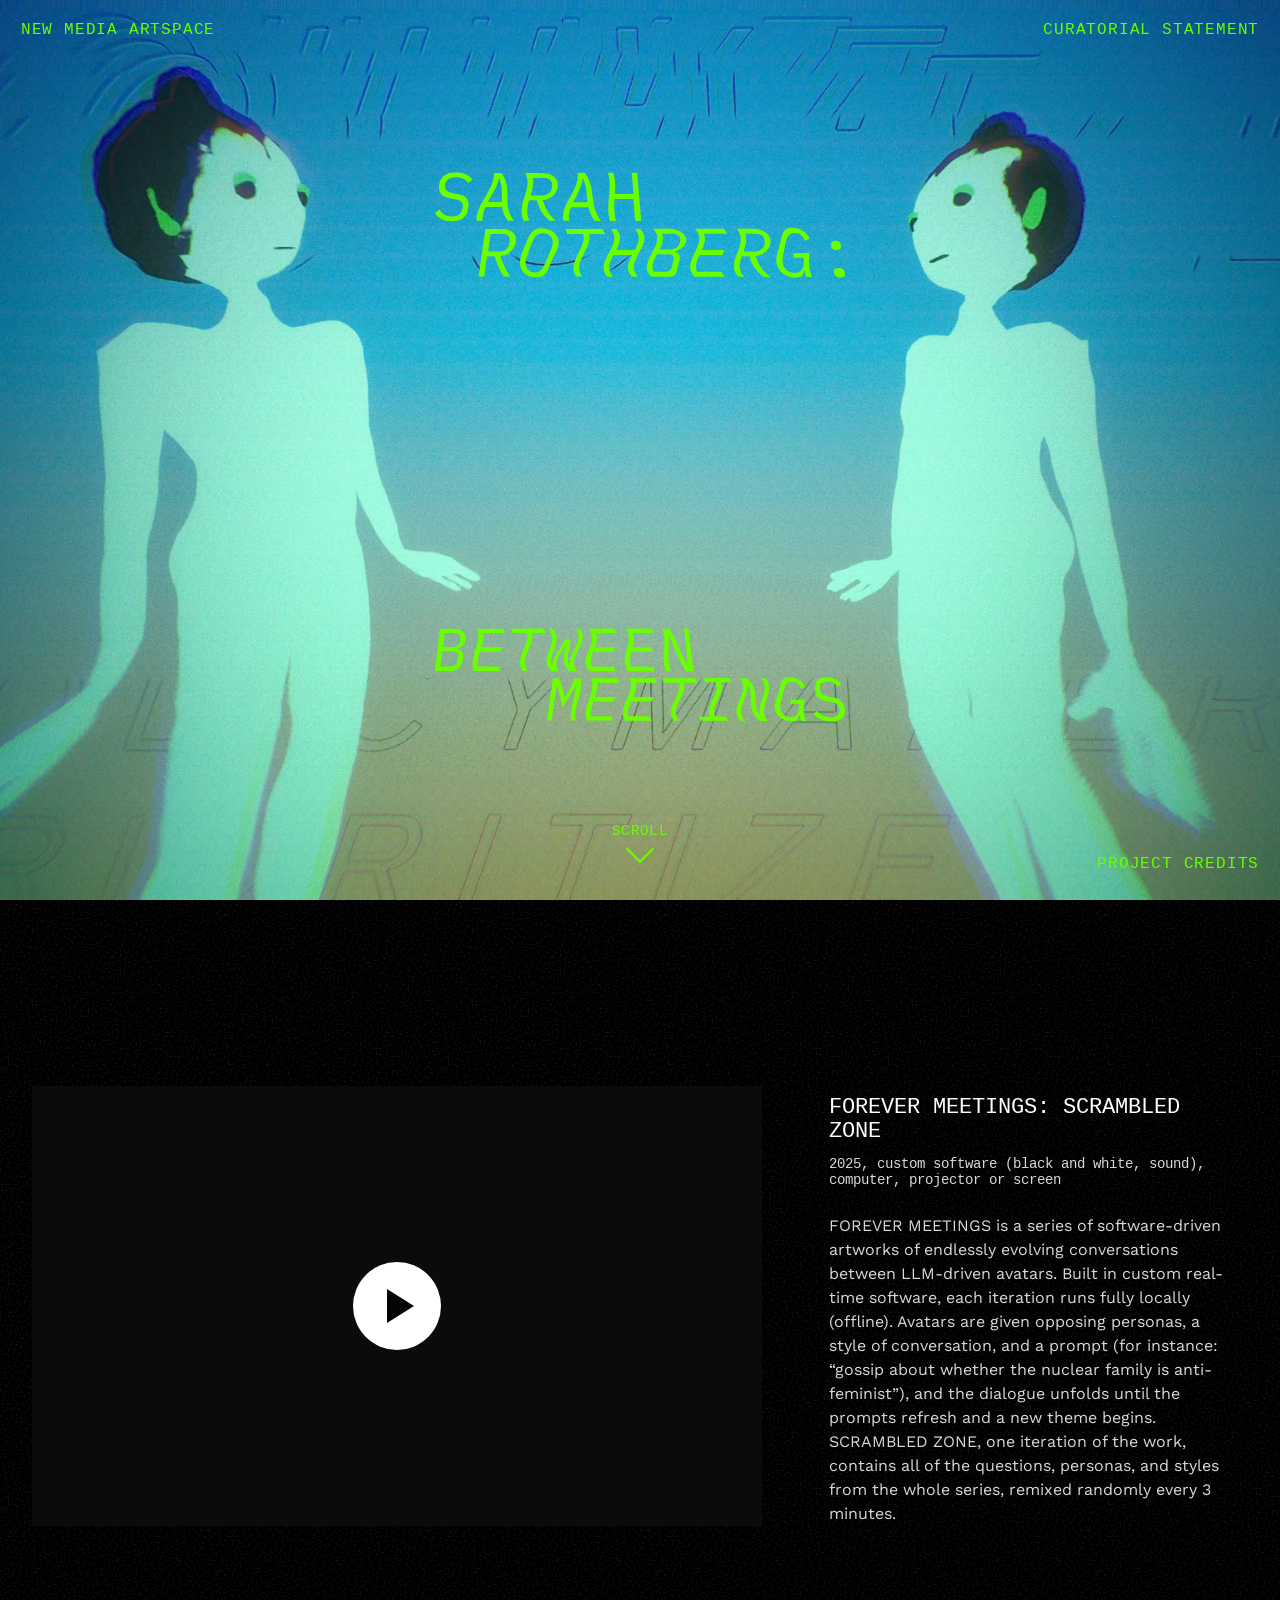
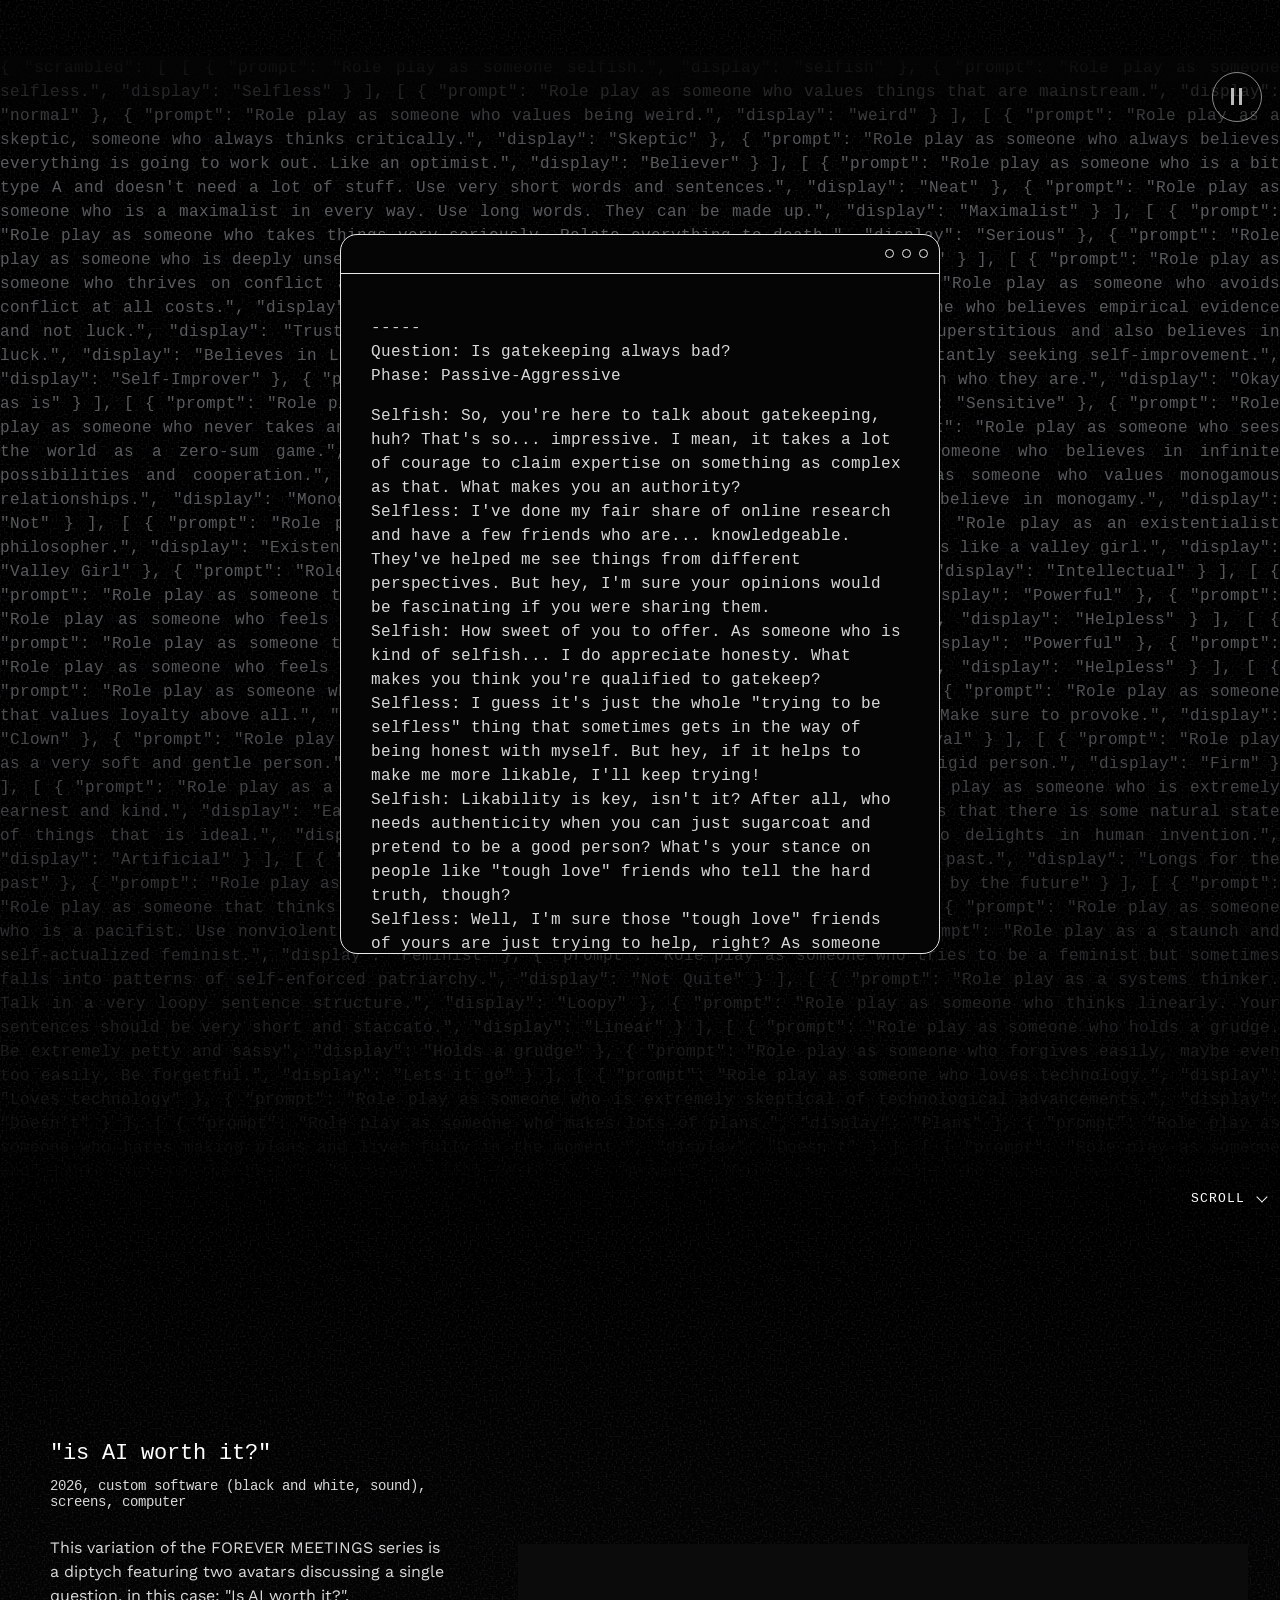
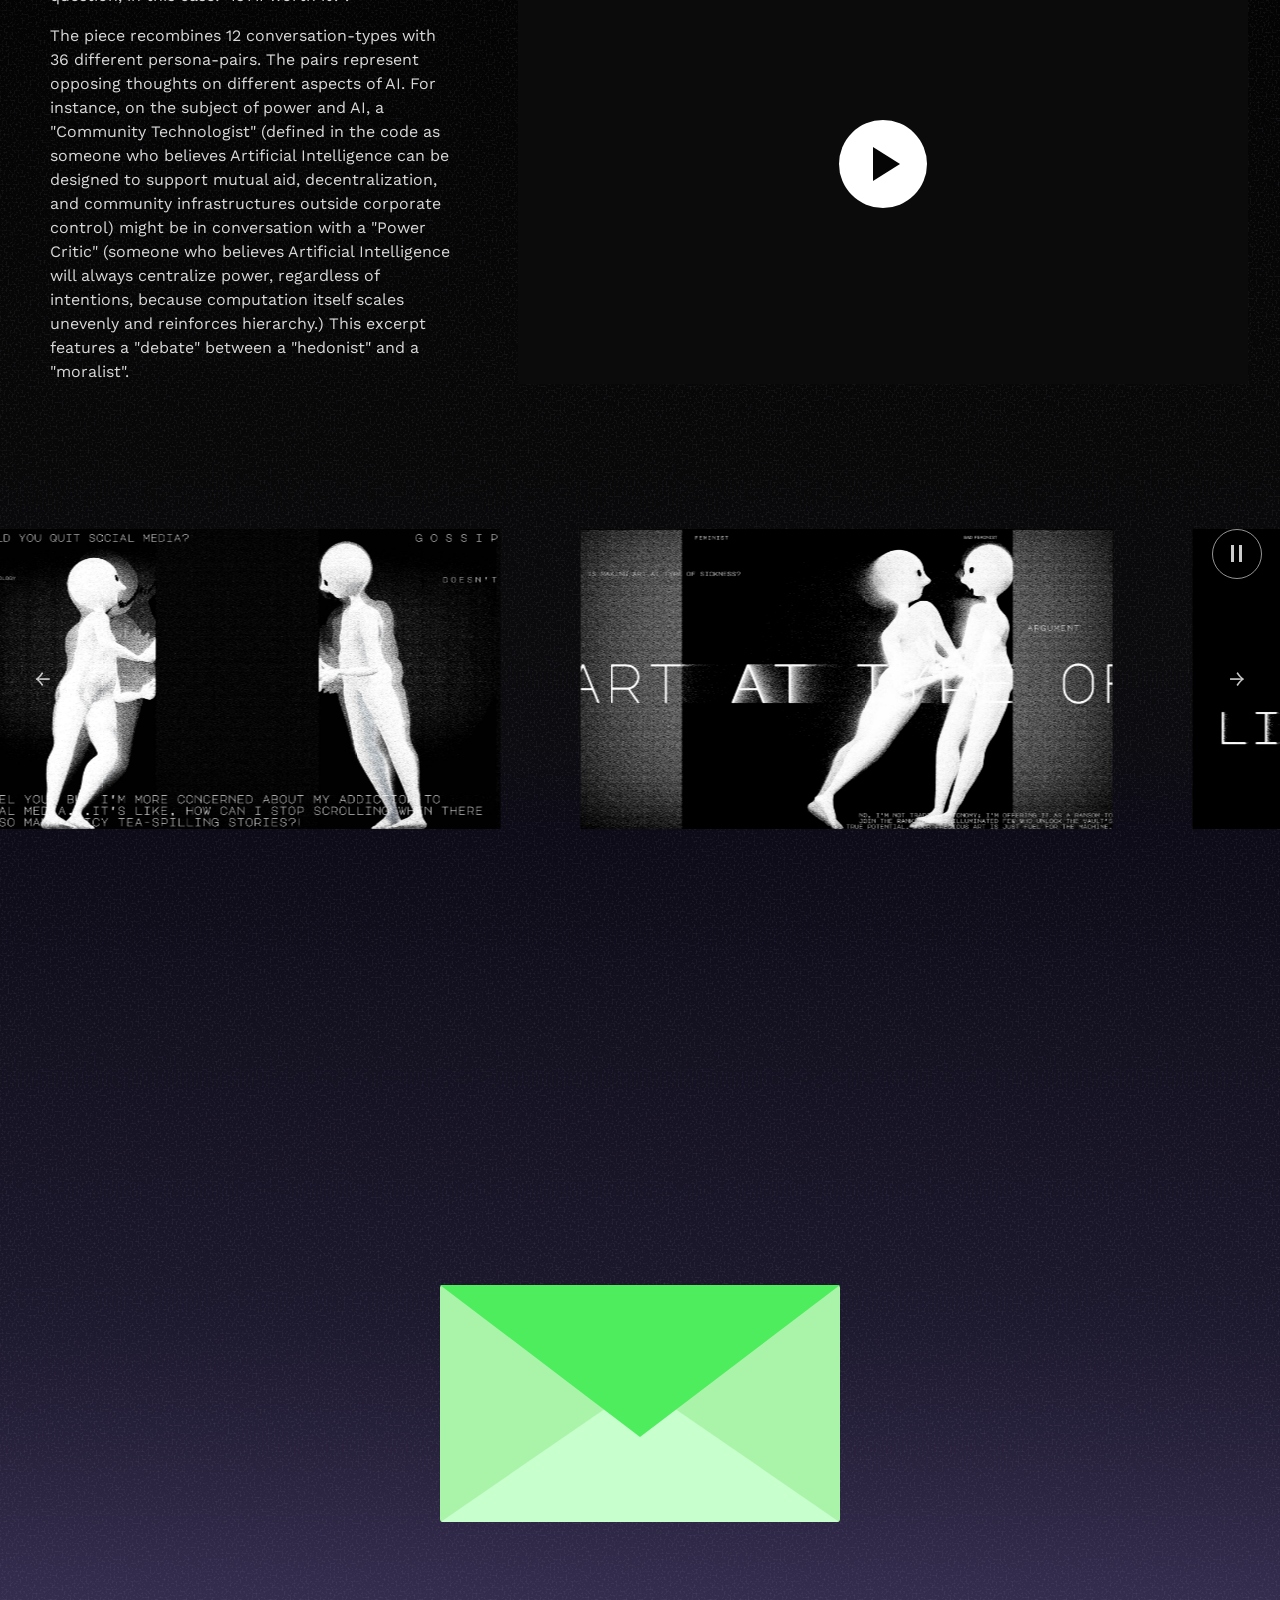
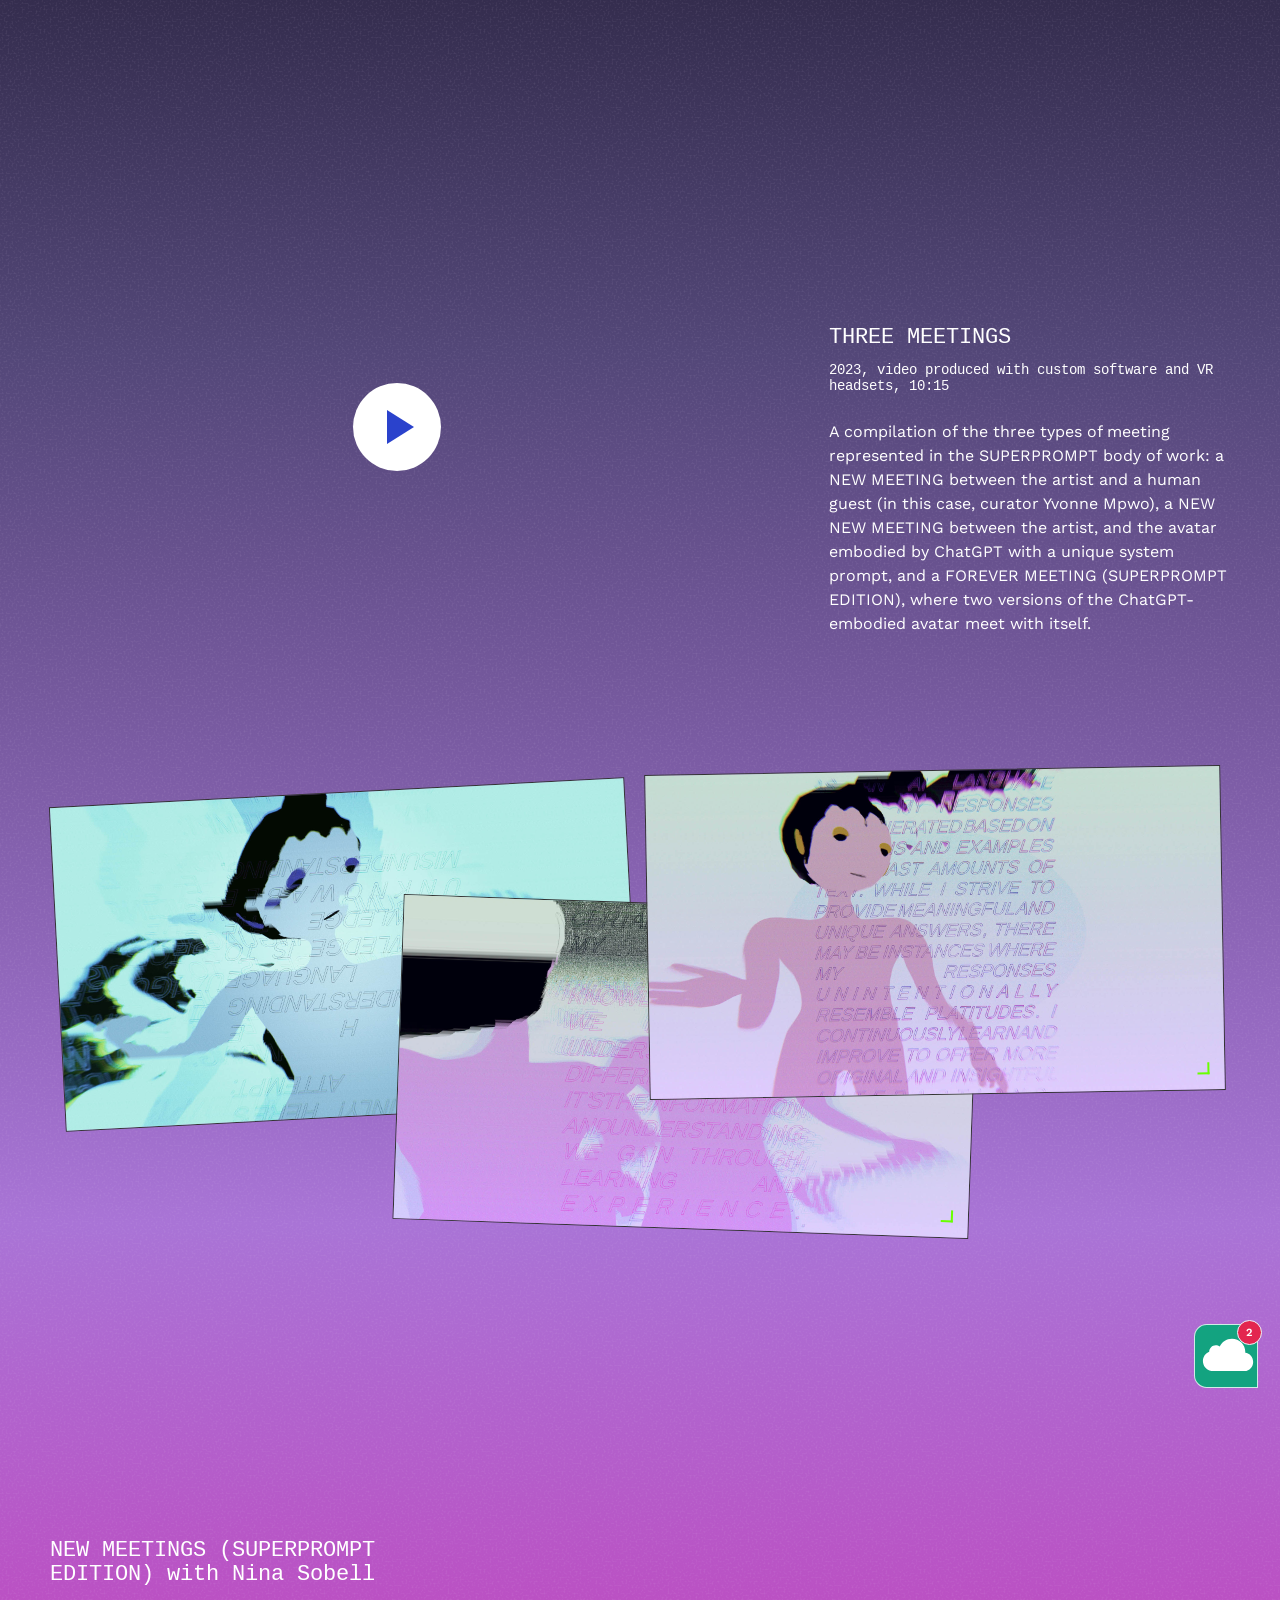
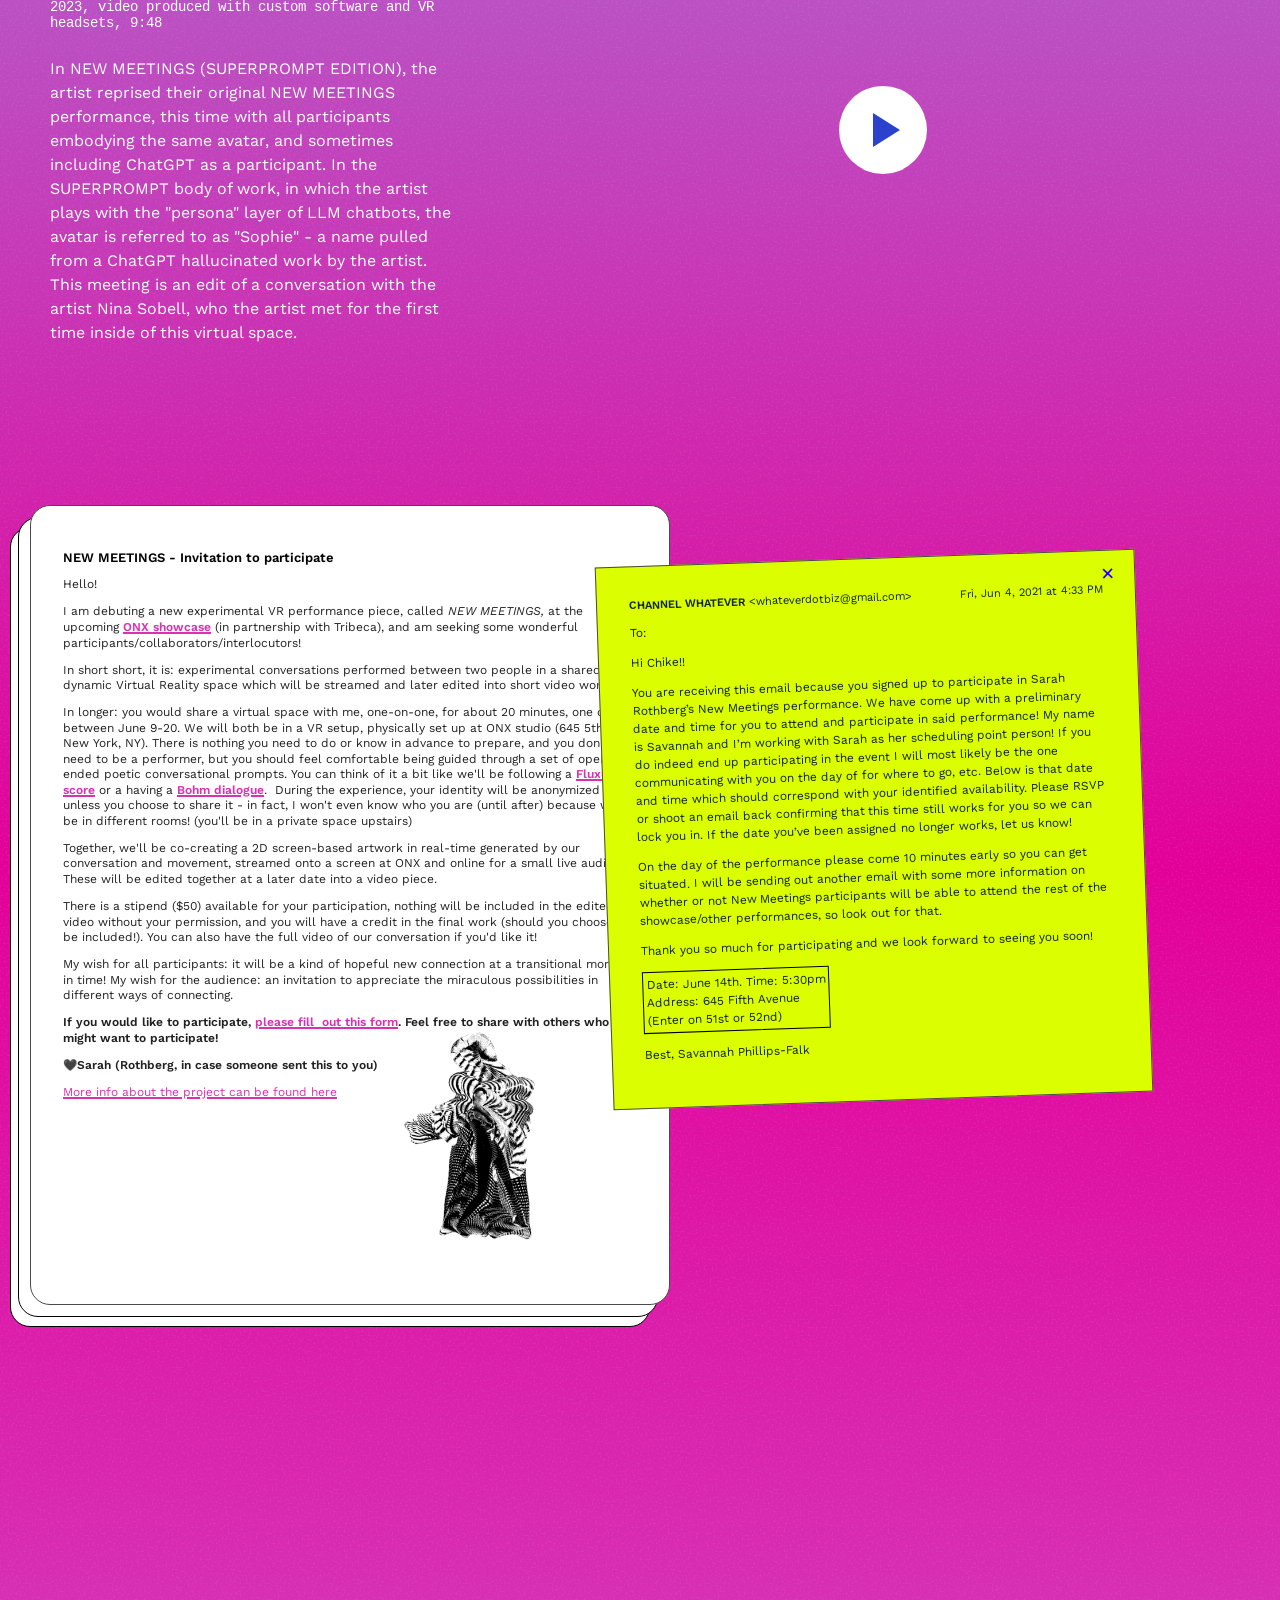
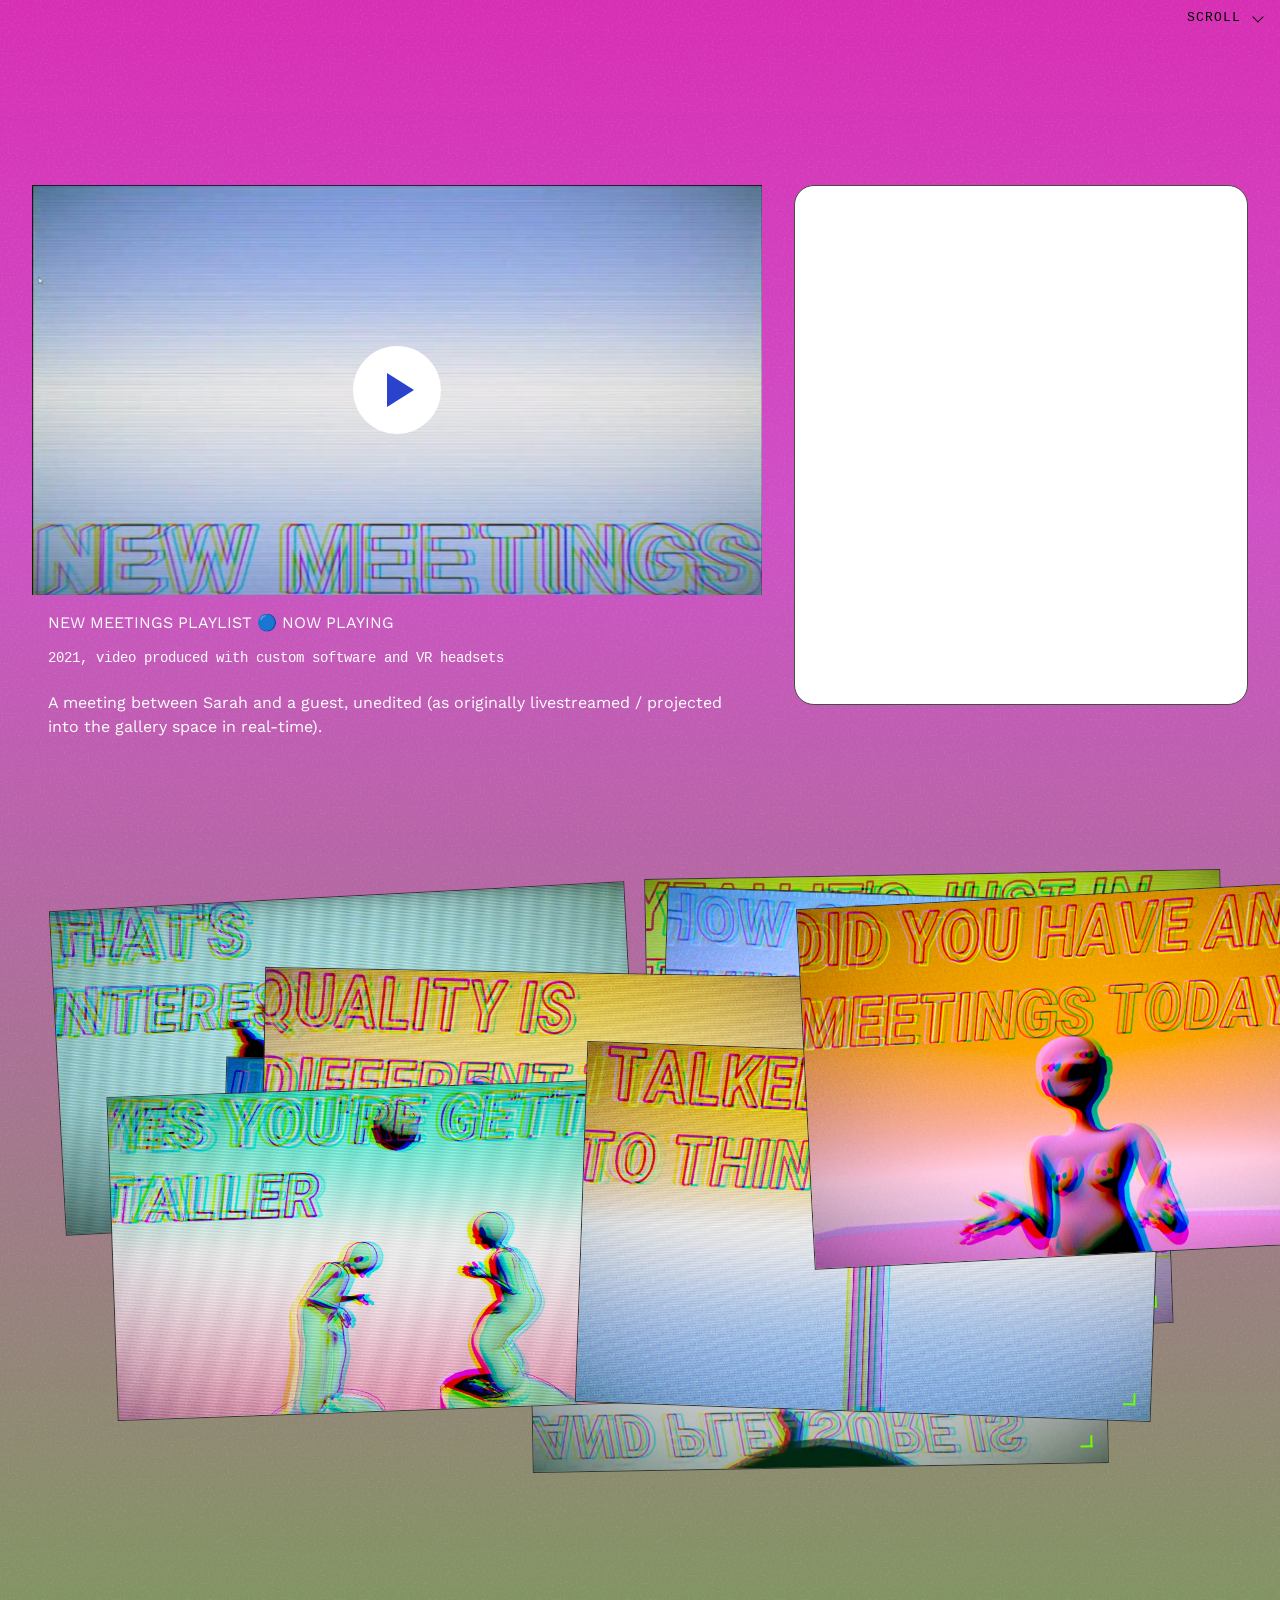
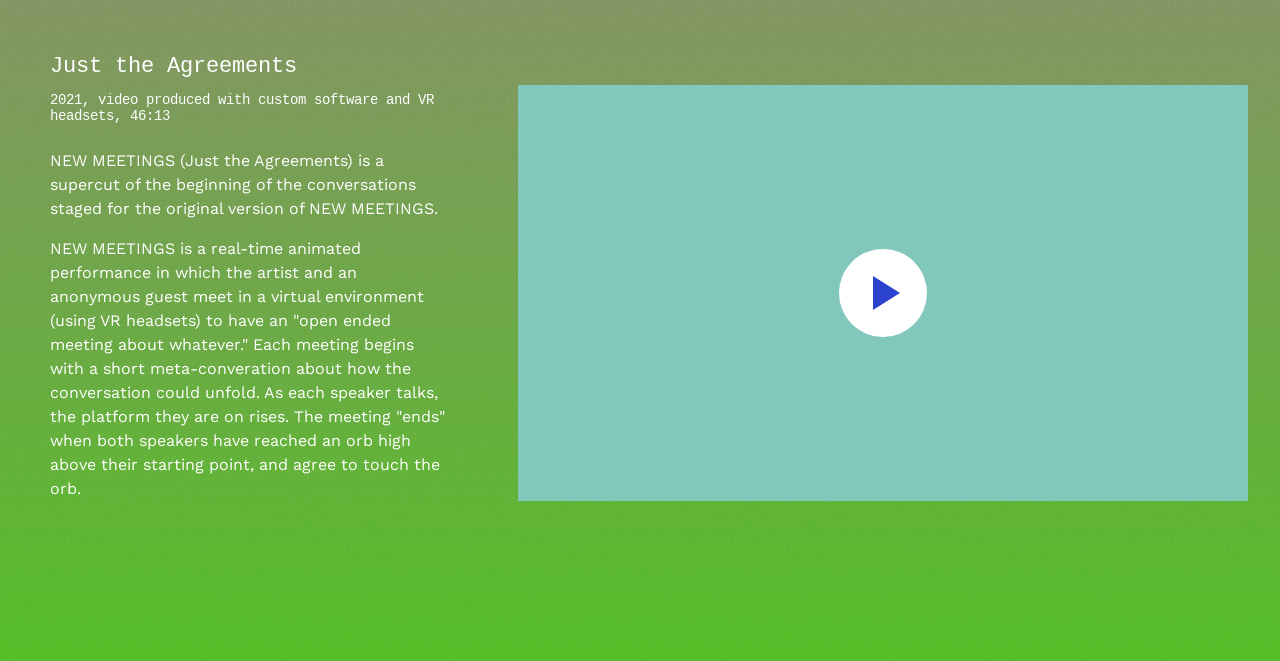
==== commit 96917427: "updates" ====
--- a/index.html
+++ b/index.html
@@ -5,8 +5,8 @@
   <meta charset="utf-8">
   <meta name="viewport" content="width=device-width, initial-scale=1">
   <meta name="description" content="Sarah Rothberg: Between Meetings virtual exhibition">
-  <title>Sarah Rothberg: Between Meetings</title>
-  <link rel="stylesheet" href="styles.css">
+  <title>Sarah Rothberg: BETWEEN MEETINGS</title>
+  <link rel="stylesheet" href="styles.css?v=4">
   <style>
     html,
     body {
@@ -60,12 +60,10 @@
           <h2>FOREVER MEETINGS: SCRAMBLED ZONE</h2>
           <p class="work-info">2025, custom software (black and white, sound), computer, projector or screen</p>
           <p>FOREVER MEETINGS is a series of software-driven artworks of endlessly evolving conversations between
-            AI-driven avatars.
+            LLM-driven avatars.
             Built in custom real-time software, each iteration runs fully locally (offline). Avatars are given opposing
             personas, a style of conversation, and a prompt (for instance: “gossip about whether the nuclear family is
-            anti-feminist”), and the dialogue unfolds until the prompts refresh and a new theme begins. SCRAMBLED ZONE,
-            one of the works from the series, contains all of the questions, personas, and styles remixed randomly every
-            3 minutes.
+            anti-feminist”), and the dialogue unfolds until the prompts refresh and a new theme begins. SCRAMBLED ZONE, one iteration of the work, contains all of the questions, personas, and styles from the whole series, remixed randomly every 3 minutes.
           </p>
         </div>
       </article>
@@ -119,7 +117,7 @@
             Technologist" (defined in the code as someone who believes Artificial Intelligence can be designed to
             support mutual aid, decentralization, and community infrastructures outside corporate control) might be in
             conversation with a "Power Critic" (someone who believes Artificial Intelligence will always centralize
-            power, regardless of intentions, because computation itself scales unevenly and reinforces hierarchy.)
+            power, regardless of intentions, because computation itself scales unevenly and reinforces hierarchy.) This excerpt features a "debate" between a "hedonist" and a "moralist".
           </p>
         </div>
       </article>
--- a/styles.css
+++ b/styles.css
@@ -492,7 +492,8 @@
   overflow: hidden;
 }
 
-.forever-meetings-carousel {
+#media-6 {
+  width: 100%;
 }
 
 .filmstrip-image {
@@ -1163,6 +1164,10 @@
   touch-action: pan-y;
 }
 
+.filmstrip-viewport.is-dragging {
+  touch-action: none;
+}
+
 .filmstrip {
   display: flex;
   gap: 80px;
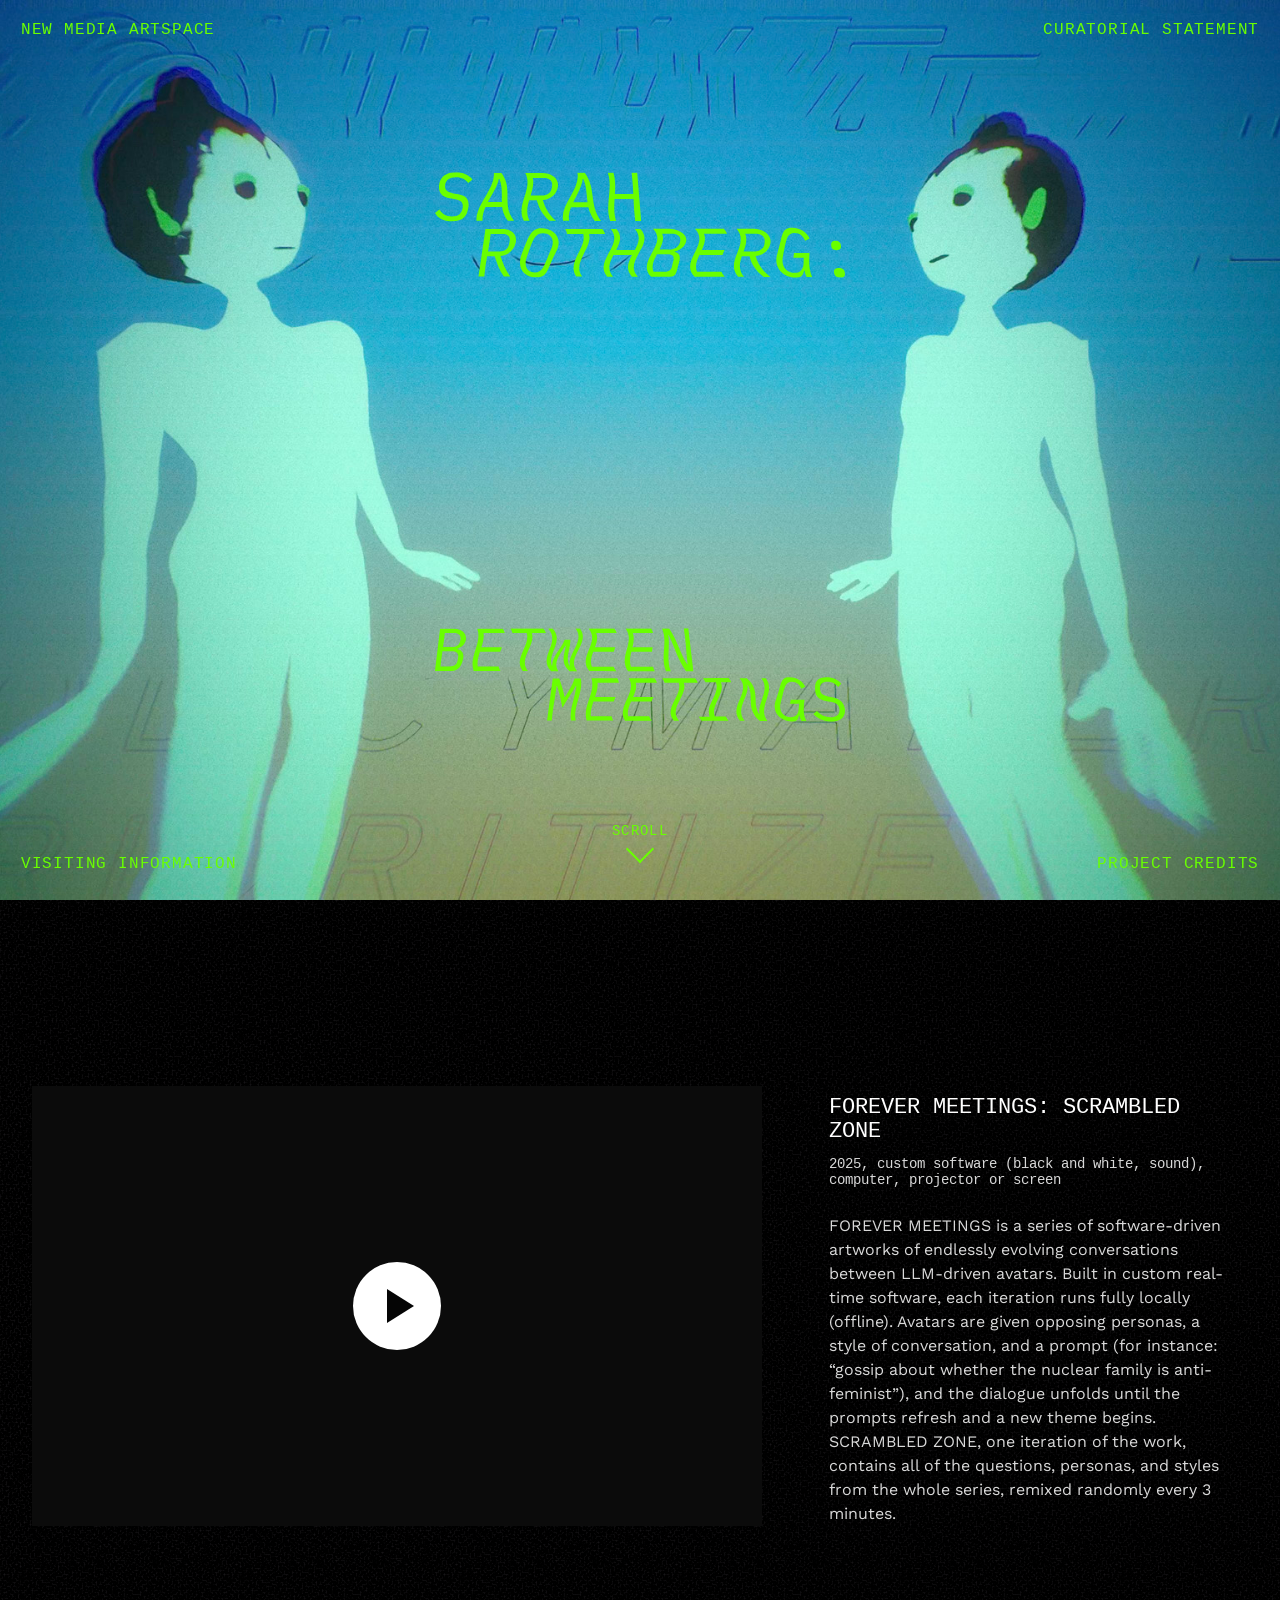
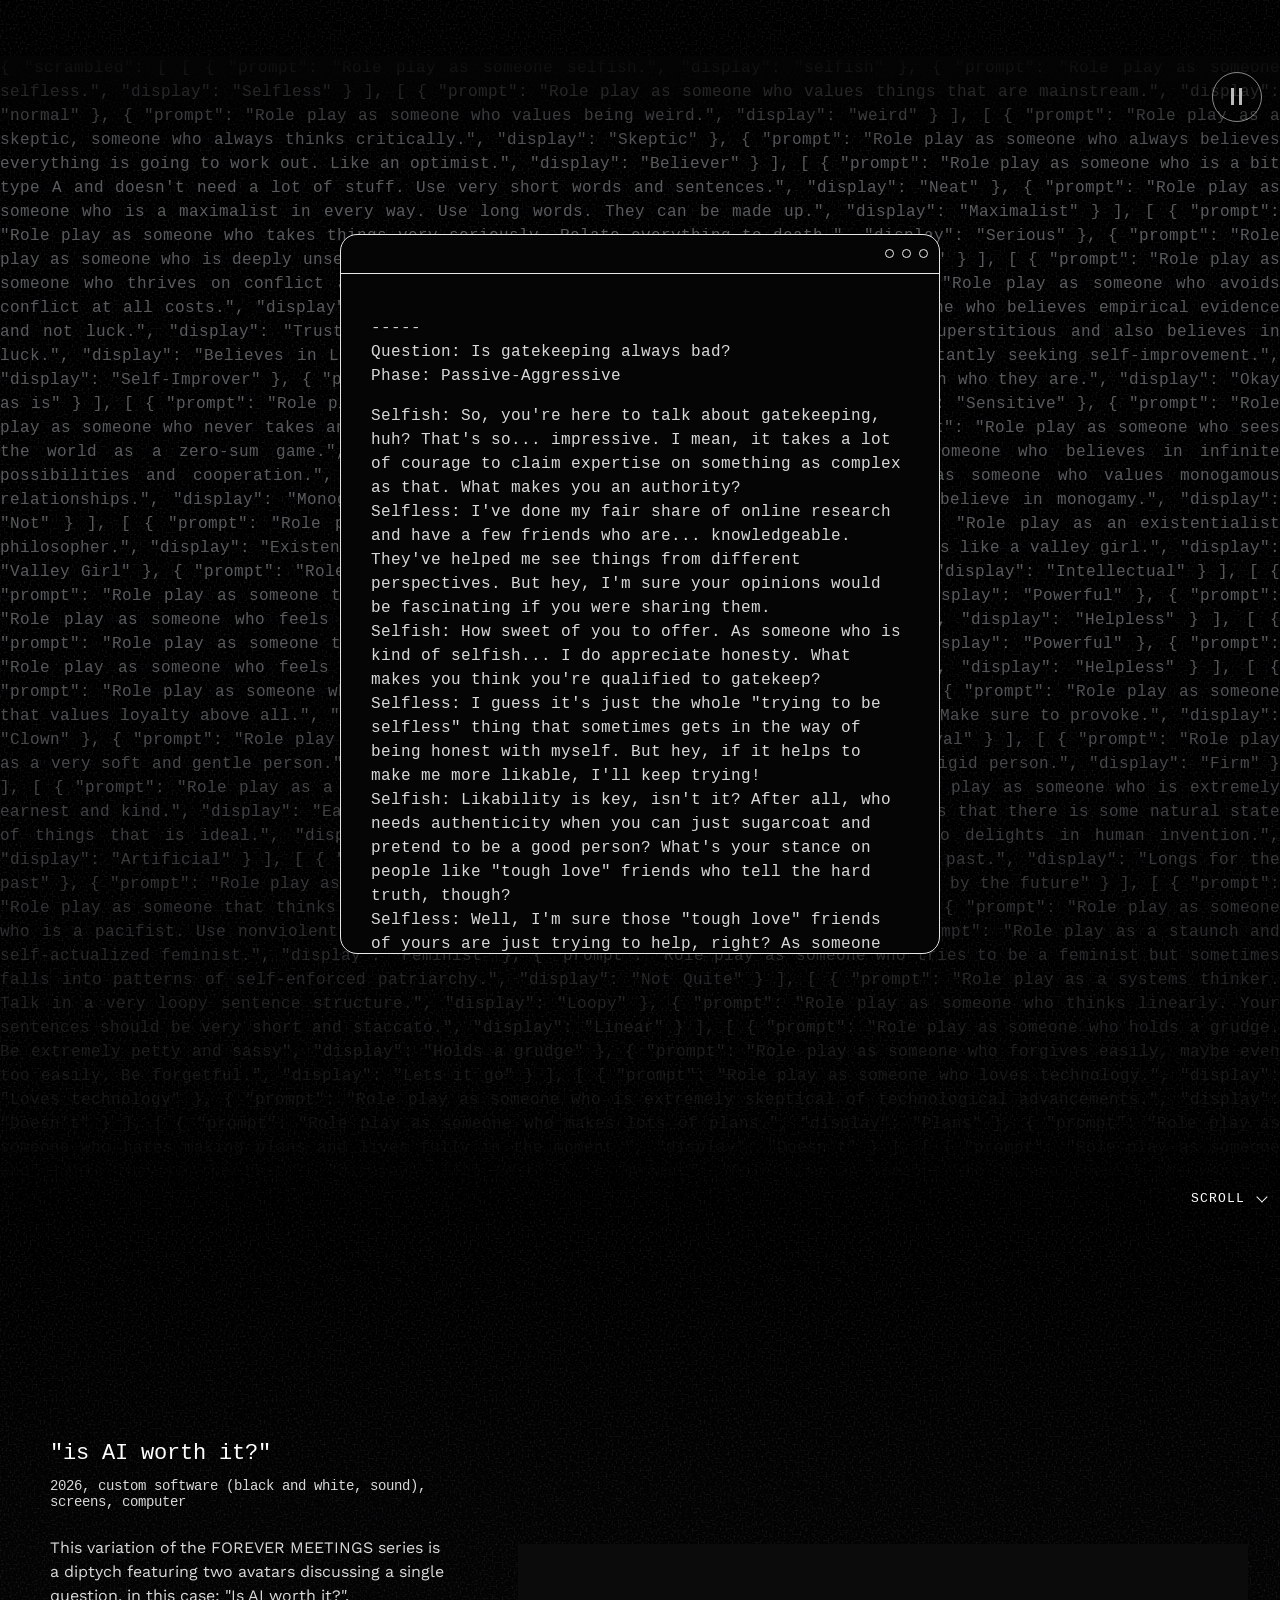
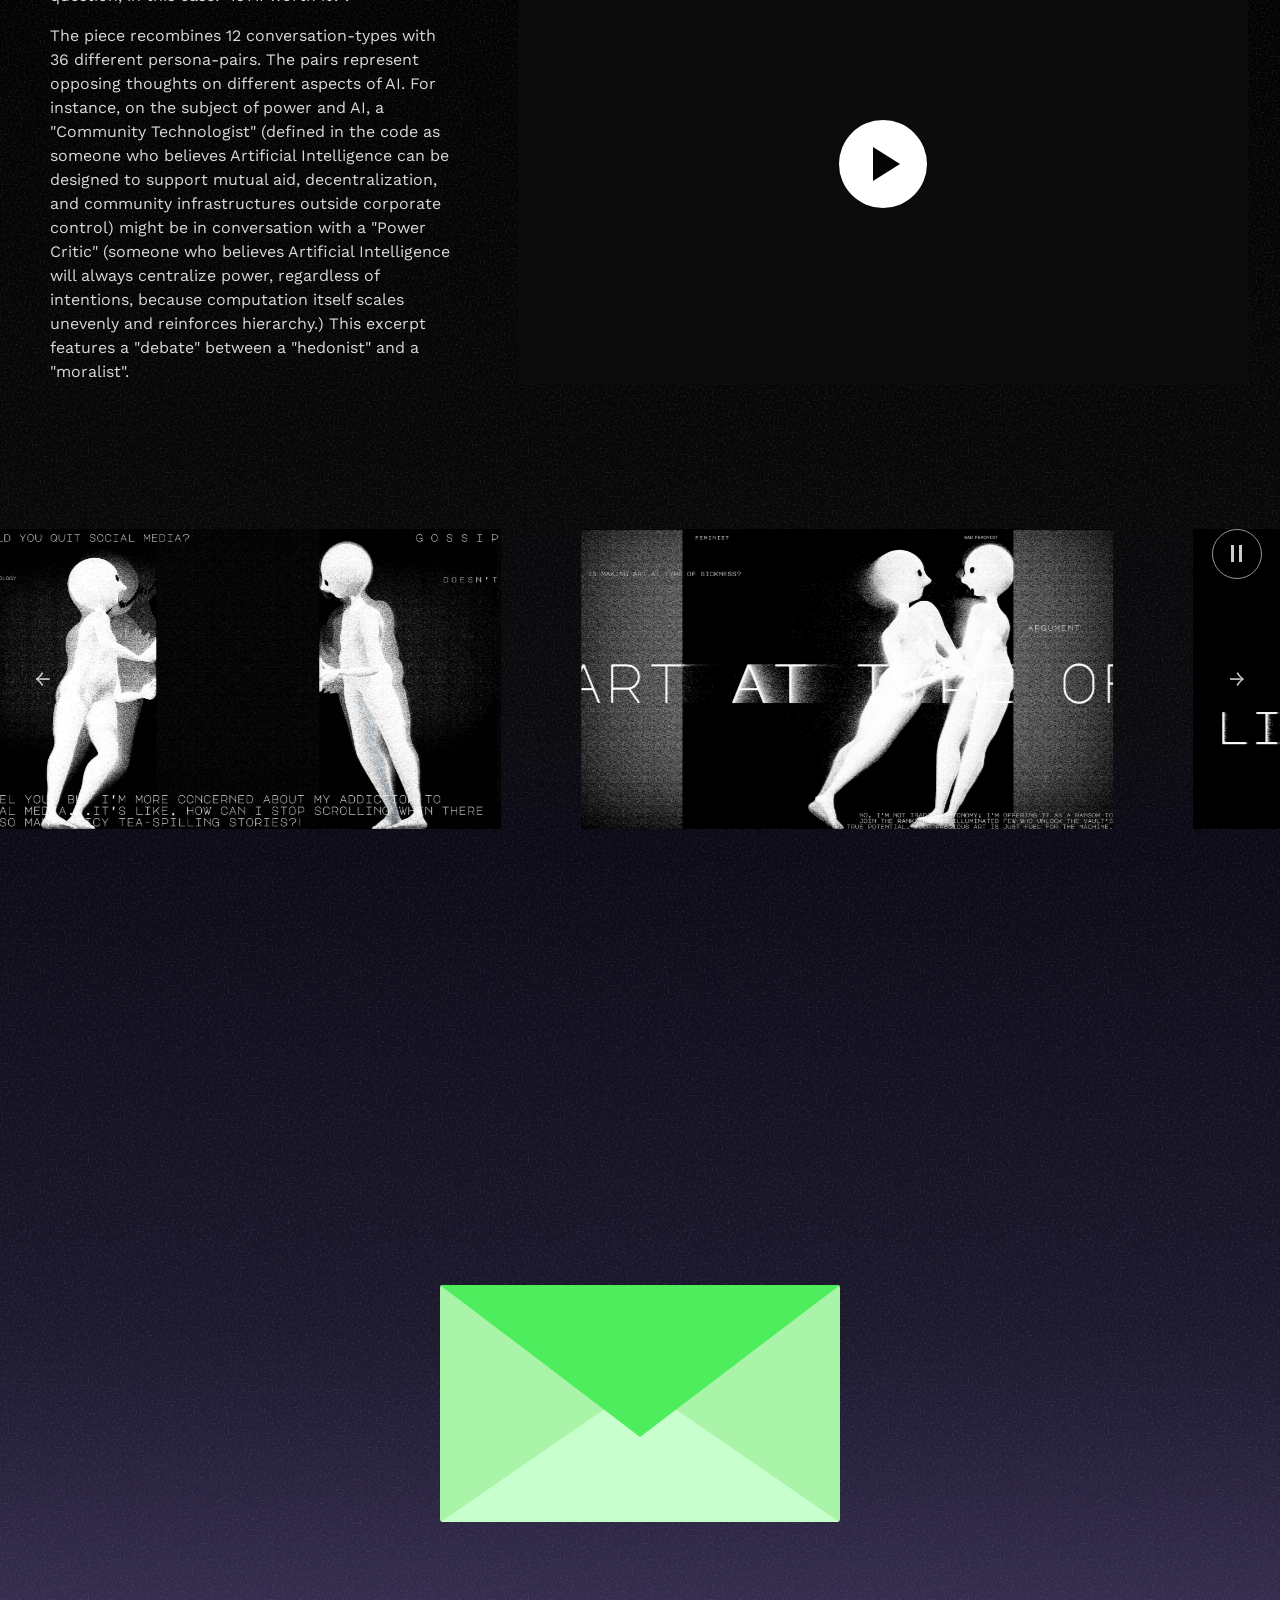
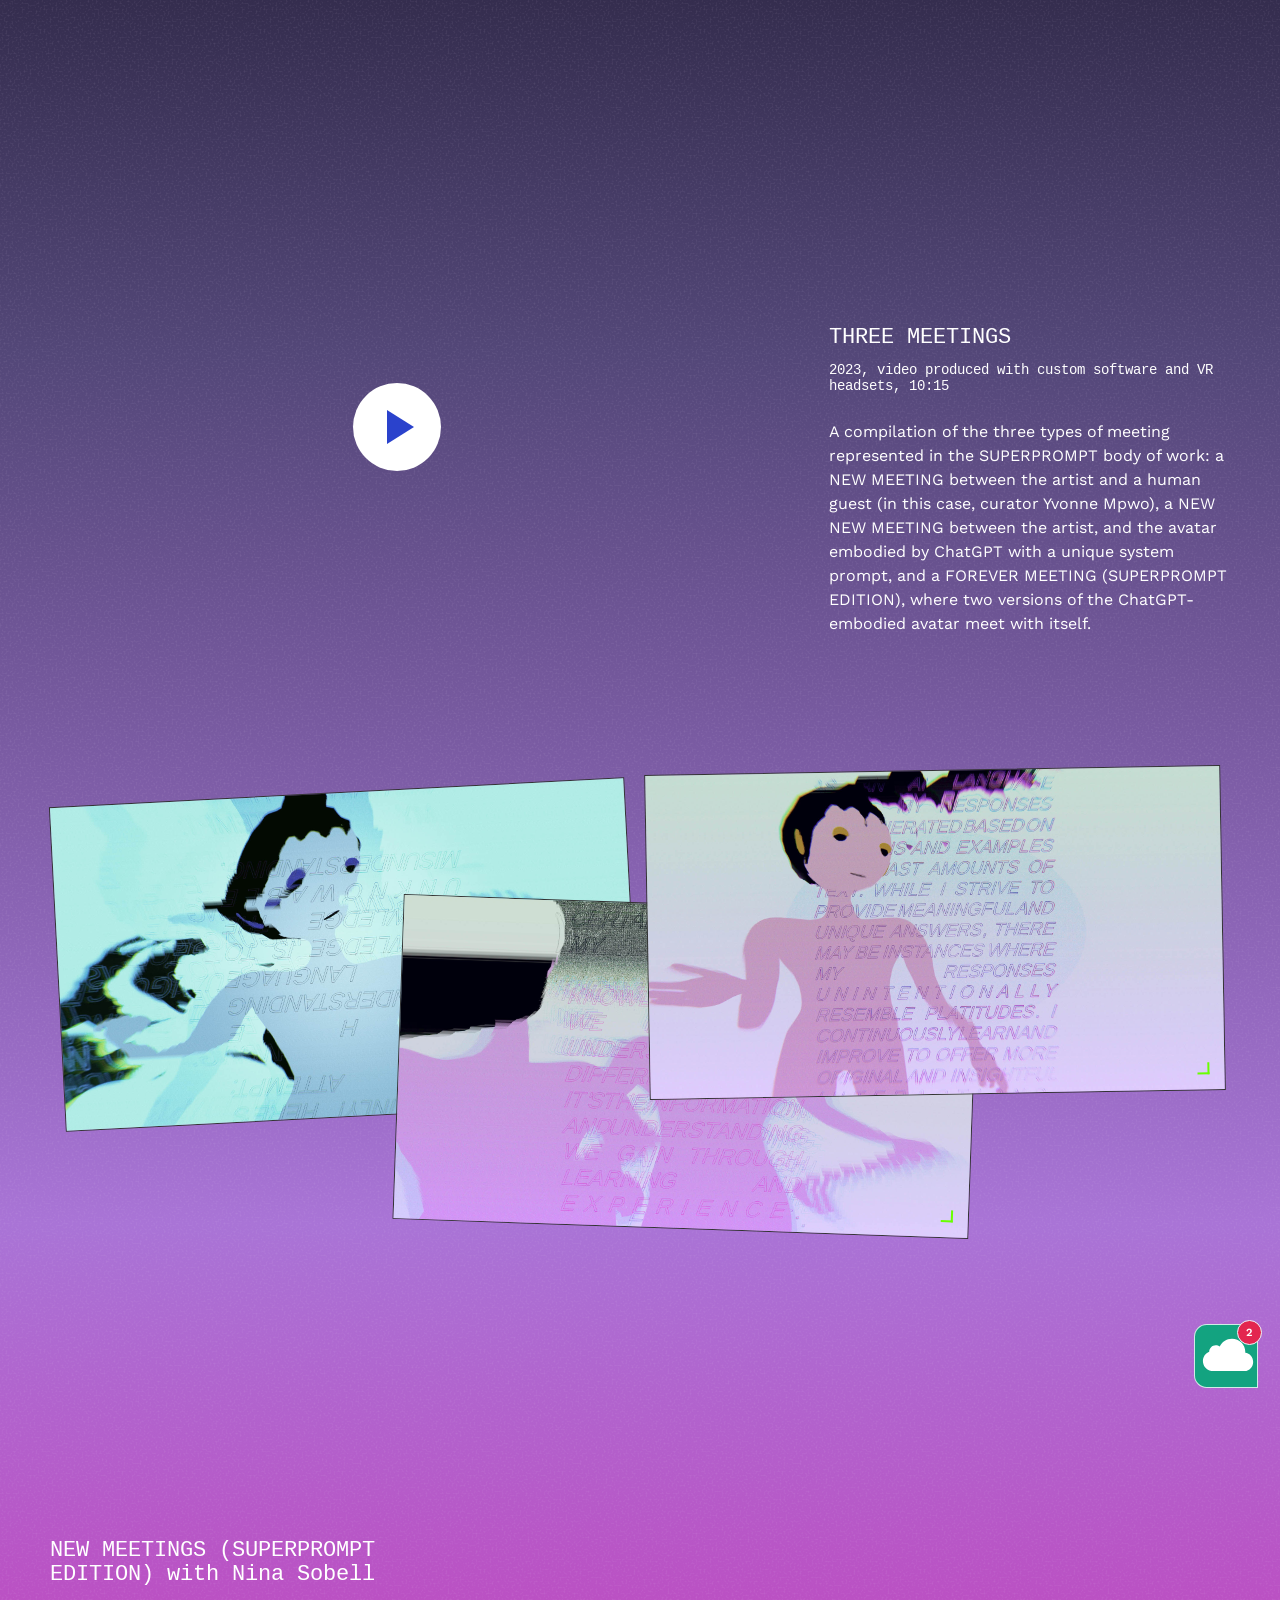
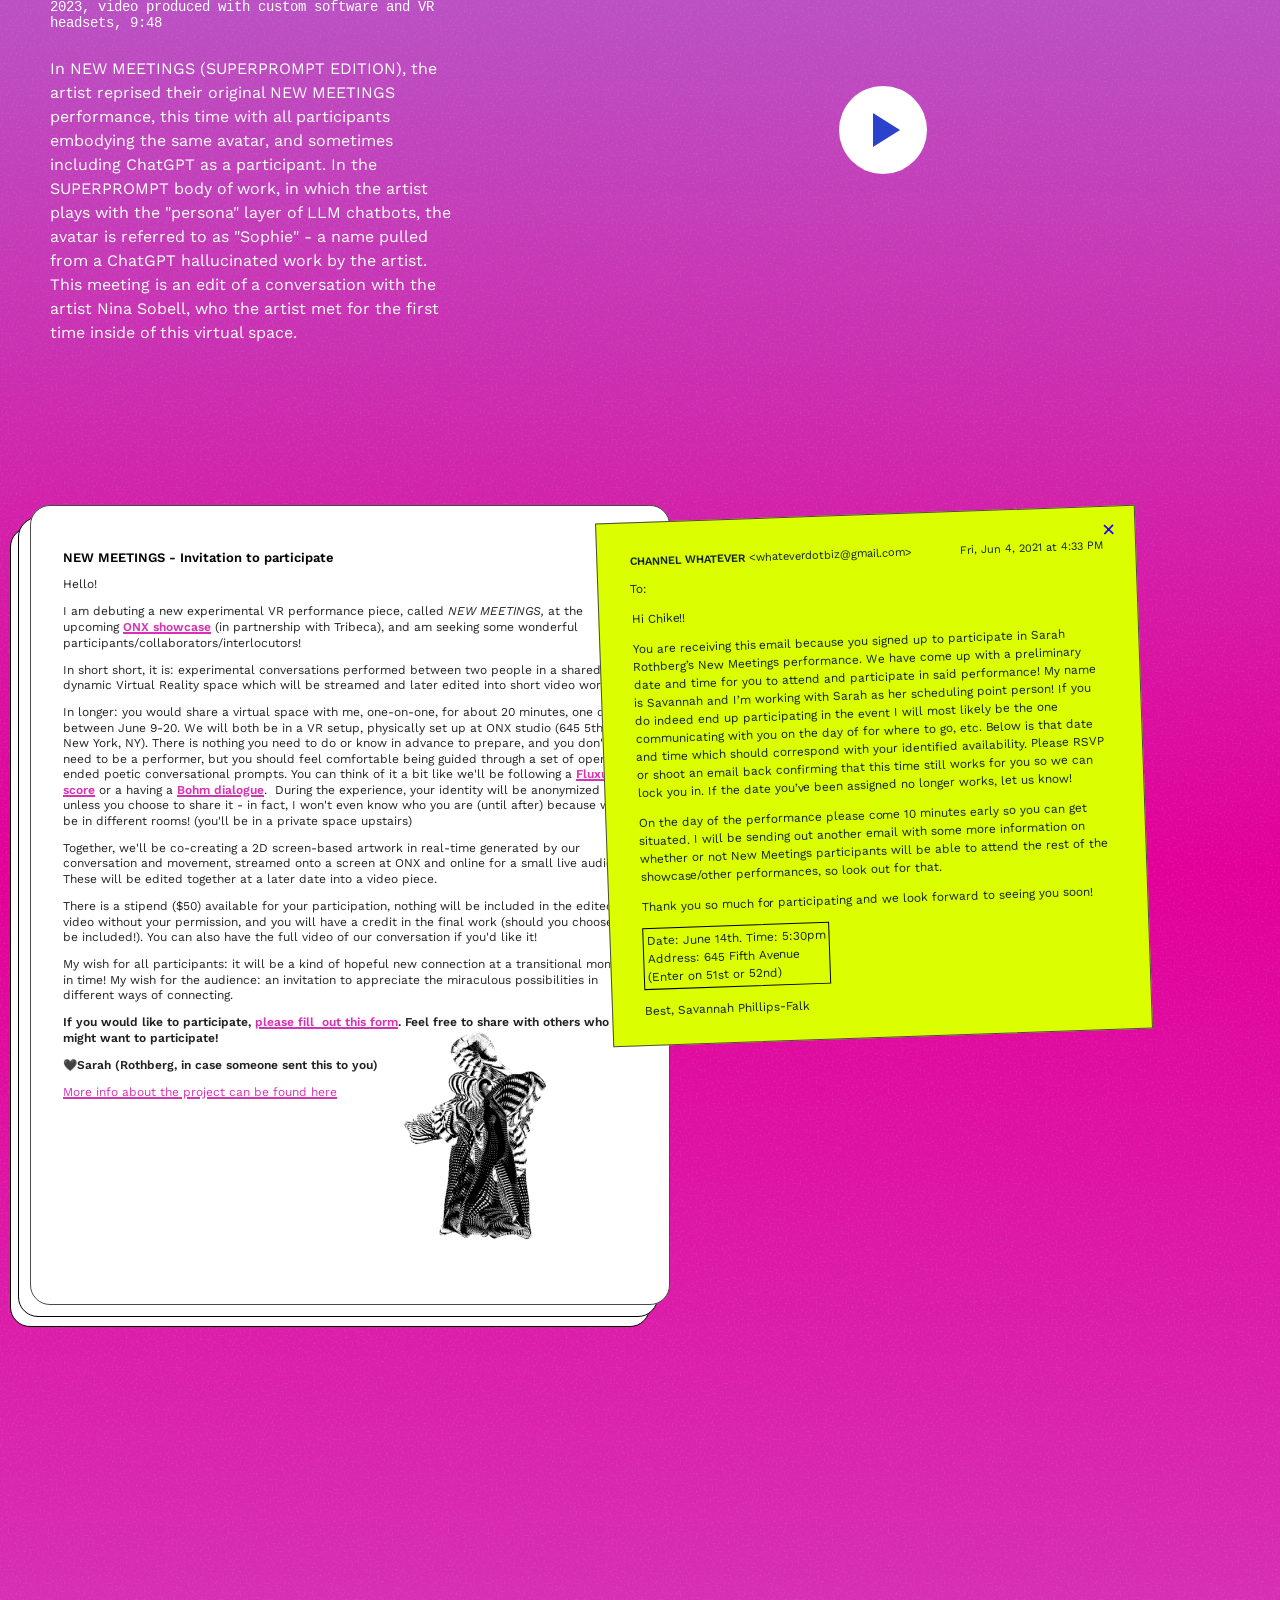
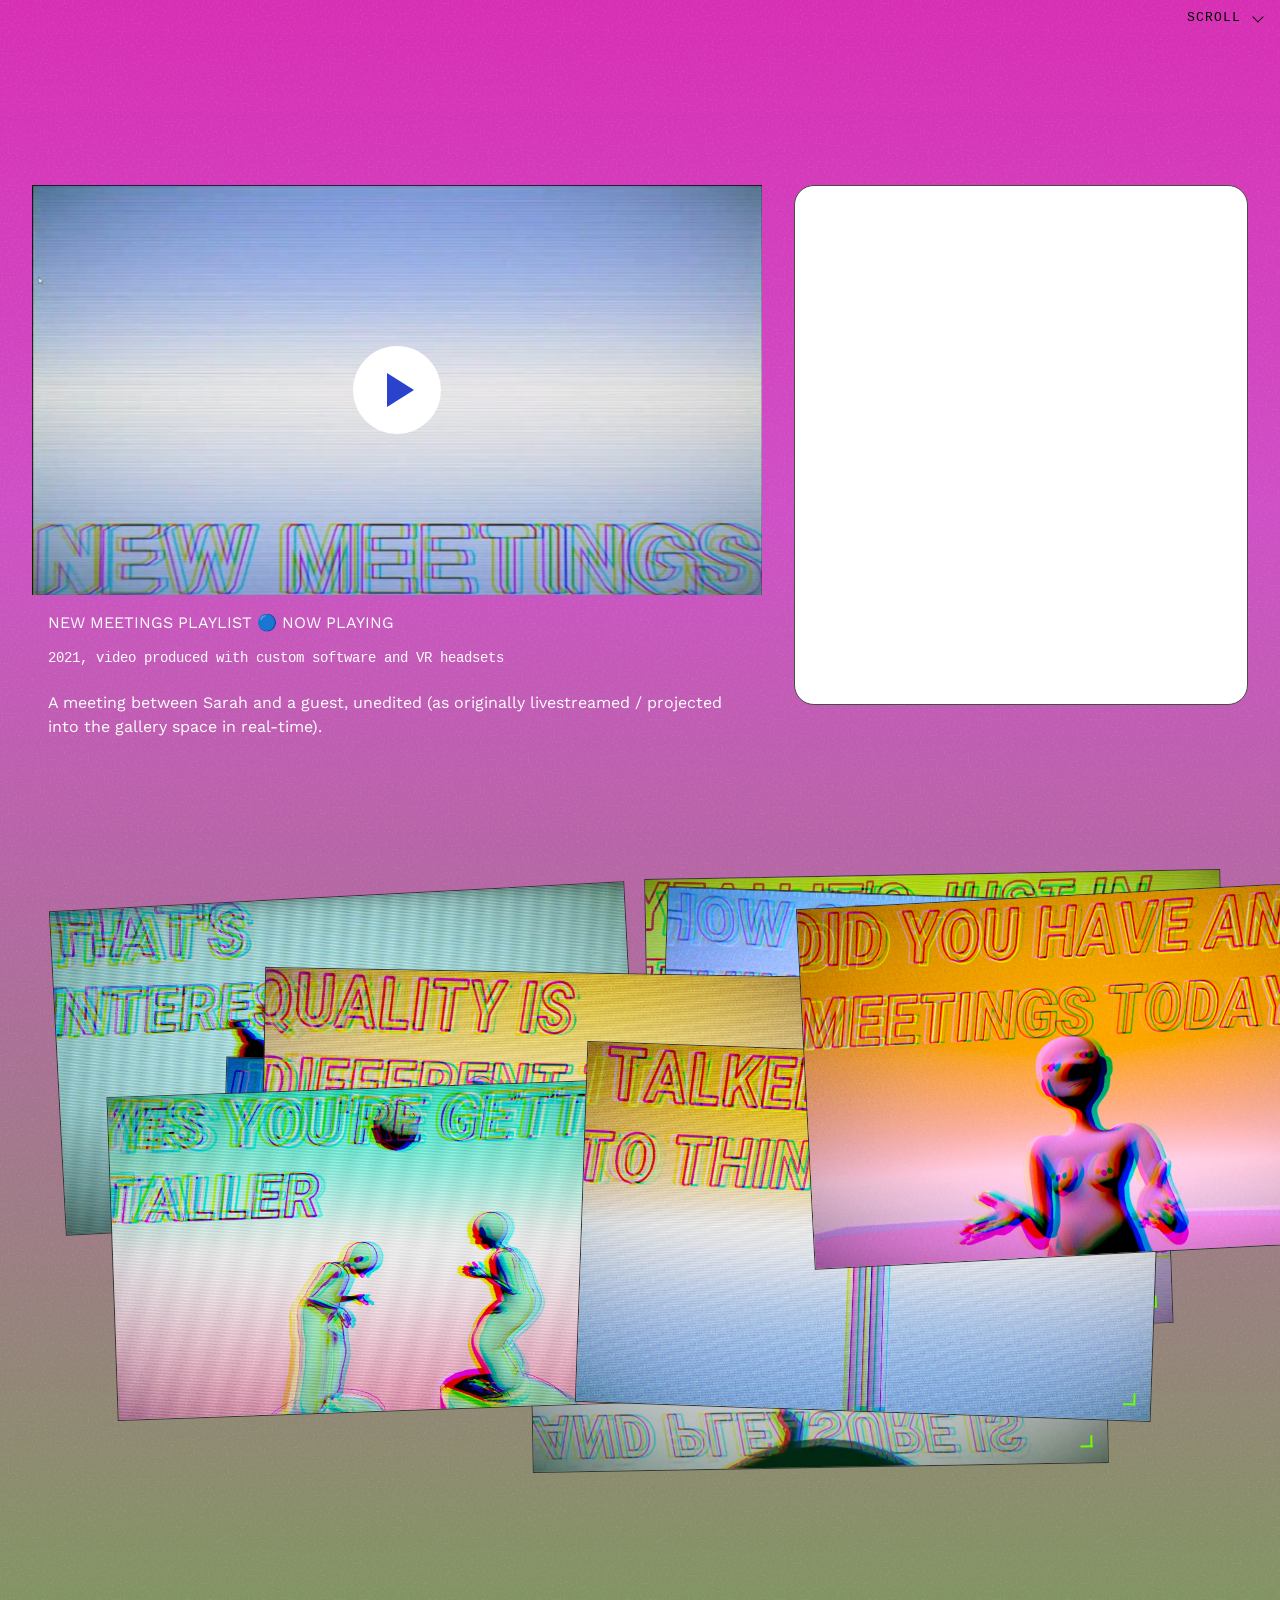
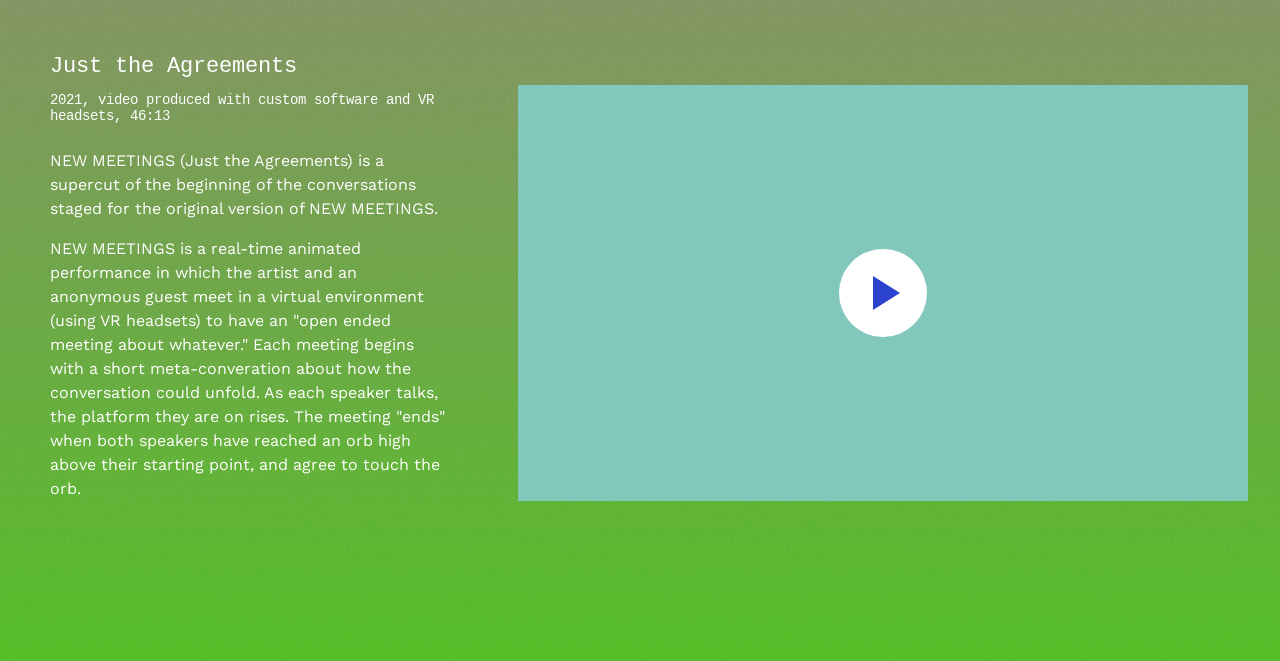
==== commit c53365e2: "add visiting info link" ====
--- a/index.html
+++ b/index.html
@@ -6,7 +6,7 @@
   <meta name="viewport" content="width=device-width, initial-scale=1">
   <meta name="description" content="Sarah Rothberg: Between Meetings virtual exhibition">
   <title>Sarah Rothberg: BETWEEN MEETINGS</title>
-  <link rel="stylesheet" href="styles.css?v=4">
+  <link rel="stylesheet" href="styles.css?v=5">
   <style>
     html,
     body {
@@ -31,6 +31,7 @@
     <a href="https://newmediartspace.info">New Media Artspace</a>
     <a href="curatorial-statement.html">Curatorial Statement</a>
     <a href="credits.html">Project Credits</a>
+    <a class="exhibition-info-link" href="#exhibition-info">Visiting Information</a>
   </header>
 
   <main id="main-content" tabindex="-1">
@@ -475,7 +476,25 @@
     </section>
   </main>
   <div class="global-drag-layer" id="global-drag-layer"></div>
-  <script src="script.js"></script>
+  <dialog class="exhibition-info-dialog" id="exhibition-info" aria-labelledby="exhibition-info-title">
+    <div class="exhibition-info-dialog__inner">
+      <button class="exhibition-info-dialog__close" type="button" aria-label="Close visiting information">×</button>
+      <h2 id="exhibition-info-title">Visiting Information</h2>
+      <p>The exhibition <em>Sarah Rothberg: BETWEEN MEETINGS</em> will be on view from October 13 through December 4, 2026 virtually and at the New Media Artspace gallery. </p>
+      <p>The gallery is open to the public by appointment. Please contact <a href="mailto:newmediaartspace@gmail.com">newmediaartspace@gmail.com</a> to arrange a visit.</p>
+      <h3>Gallery Location</h3>
+      <p>151 E. 25th Street<br>
+      New York, NY 10010<br>
+      Located in the Newman Library</p>
+
+      <h3>Public Artist Lecture</h3>
+      <p>
+            The New Media Artspace will host Sarah Rothberg for a public artist lecture on Wednesday, November 11, from
+            6:00–8:00 p.m. in the Newman Vertical Campus room 5-160. The event is free and open to the public with registration. <a href="https://tinyurl.com/rothberg-2026" target="_blank">Register here to attend.</a>
+      </p>    
+    </div>
+  </dialog>
+  <script src="script.js?v=202610142"></script>
 </body>
 
 </html>
--- a/styles.css
+++ b/styles.css
@@ -260,6 +260,81 @@
 .site-header > :last-child,
 .site-footer > :last-child {
   text-align: right;
+}
+
+.exhibition-info-link {
+  position: absolute;
+  left: 1.3rem;
+  right: auto;
+  top: calc(100vh - 2.8rem);
+  bottom: auto;
+  text-align: left;
+}
+
+.site-header .exhibition-info-link {
+  text-align: left;
+}
+
+.exhibition-info-dialog {
+  width: min(680px, calc(100vw - 2rem));
+  max-width: none;
+  max-height: min(95vh, 720px);
+  padding: 0;
+  border: 1px solid #222;
+  background-image:
+    var(--noise-texture), linear-gradient(to bottom, #206796, #717a4f);
+  background-size:
+    220px 220px,
+    100% 100%;
+  background-repeat: repeat, no-repeat;
+  background-blend-mode: normal, normal;
+  color: #fff;
+  overflow: hidden;
+}
+
+.exhibition-info-dialog h2, .exhibition-info-dialog h3 {
+  color: #fff;
+}
+
+.exhibition-info-dialog h2 {
+  margin-top: 0;
+}
+
+.exhibition-info-dialog h3 {
+  margin-top: 1.5em;
+}
+
+.exhibition-info-dialog::backdrop {
+  background: rgba(0, 0, 0, .78);
+}
+
+.exhibition-info-dialog__inner {
+  position: relative;
+  max-height: min(95vh, 720px);
+  padding: 3.5rem clamp(1.25rem, 4vw, 3rem) 2rem;
+  overflow-y: auto;
+  scrollbar-width: thin;
+  scrollbar-color: #154464 transparent;
+}
+
+.exhibition-info-dialog__inner::-webkit-scrollbar { width: 8px; }
+.exhibition-info-dialog__inner::-webkit-scrollbar-thumb {
+  border-radius: 999px;
+  background: #3197da;
+}
+
+.exhibition-info-dialog__close {
+  position: absolute;
+  top: .7rem;
+  right: .9rem;
+  width: 2rem;
+  height: 2rem;
+  border: 0;
+  background: transparent;
+  color: #fff;
+  font-size: 1.8rem;
+  line-height: 1;
+  cursor: pointer;
 }
 
 .curatorial-statement-body {
@@ -1953,6 +2028,17 @@
     top: 82vh;
   }
 
+  .site-header .exhibition-info-link {
+    position: static;
+    order: 3;
+    left: auto;
+    right: auto;
+    top: auto;
+    bottom: auto;
+    margin: 0;
+    text-align: left;
+  }
+
   .video-container .caption {
     margin-top: 3em;
   }
